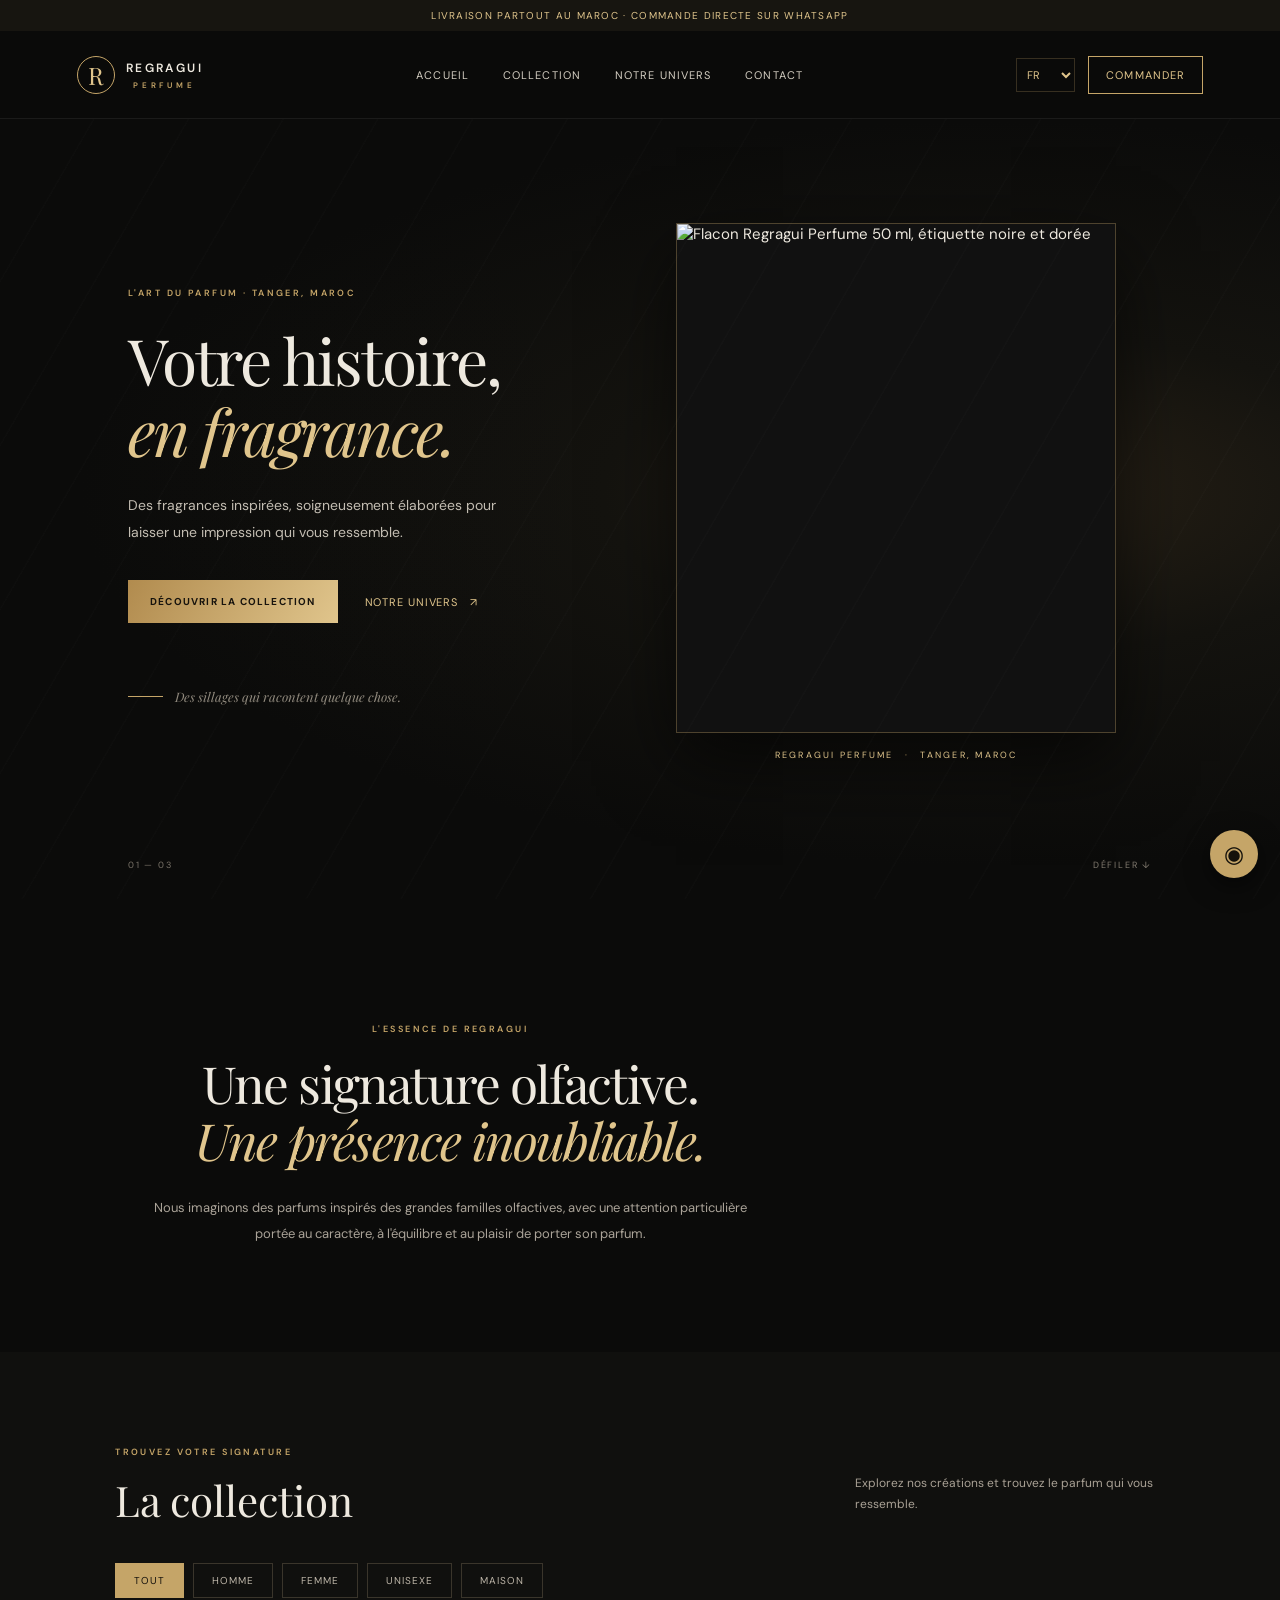
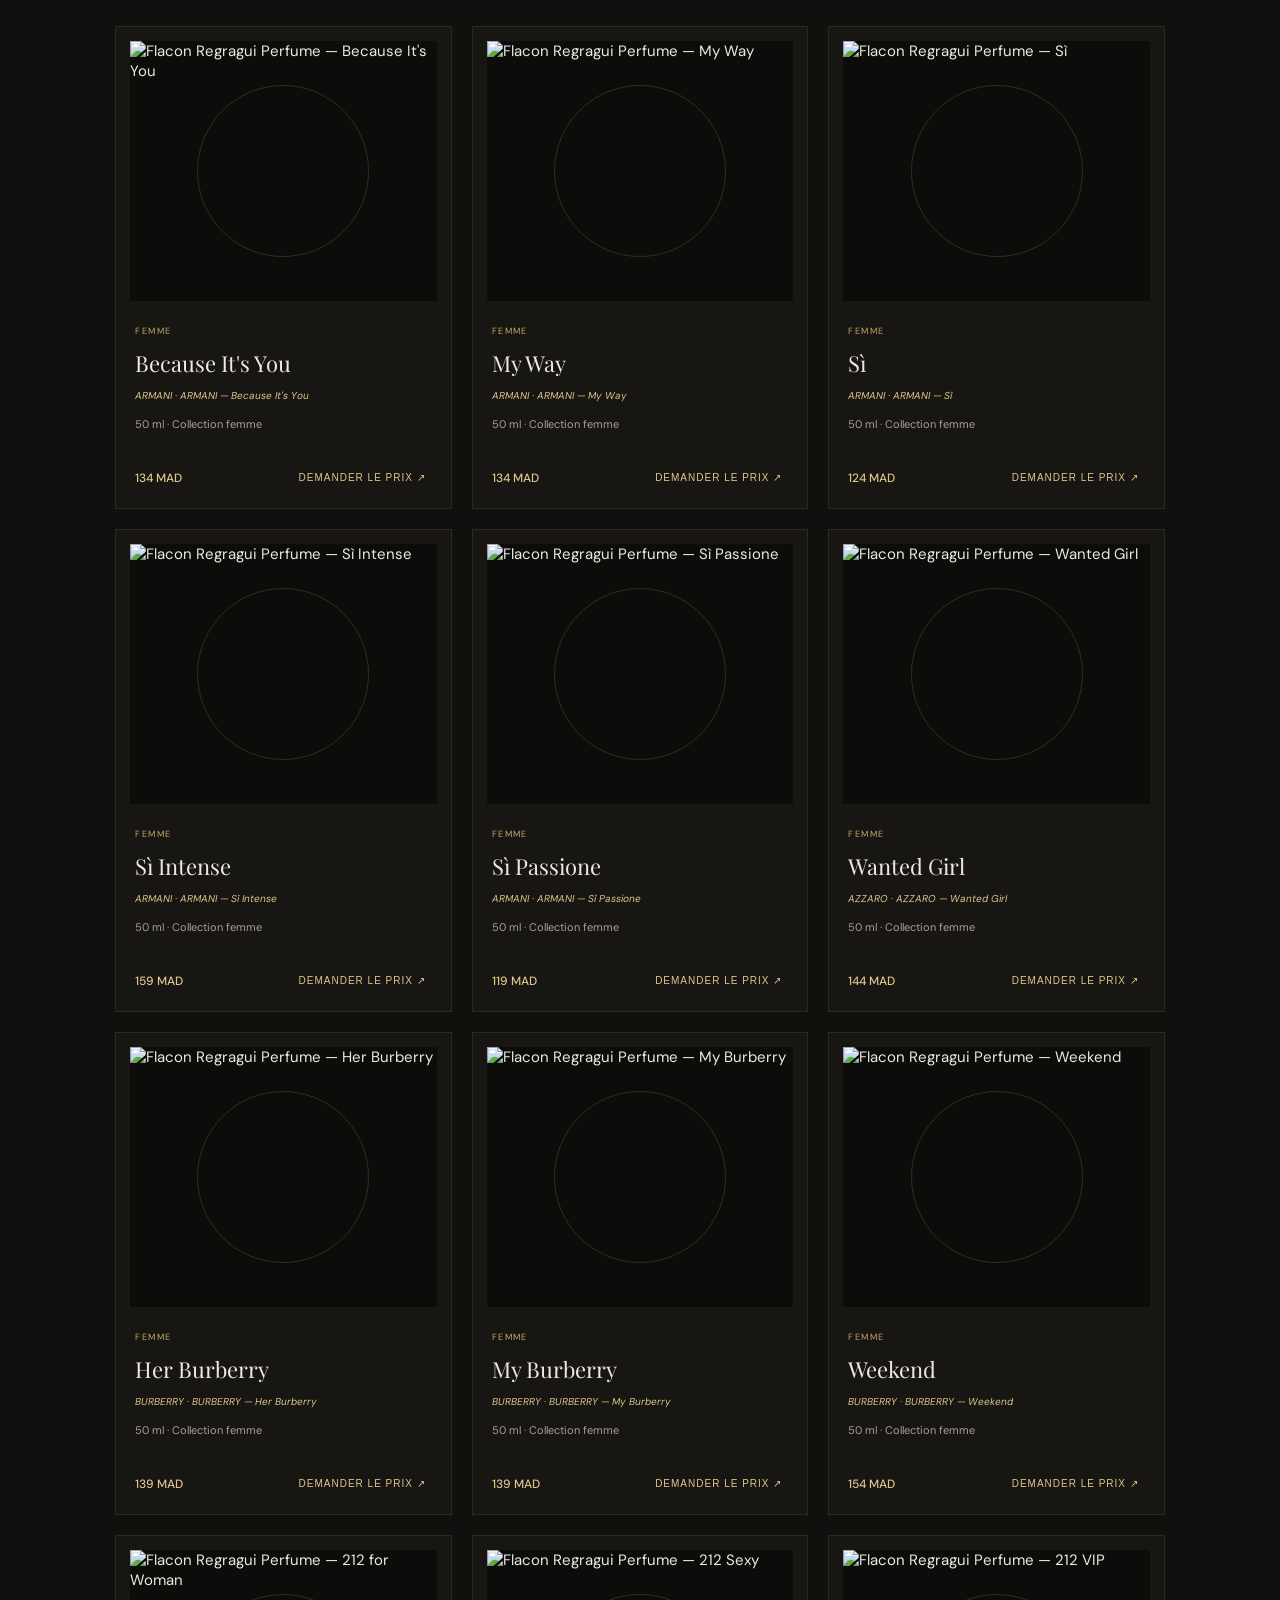
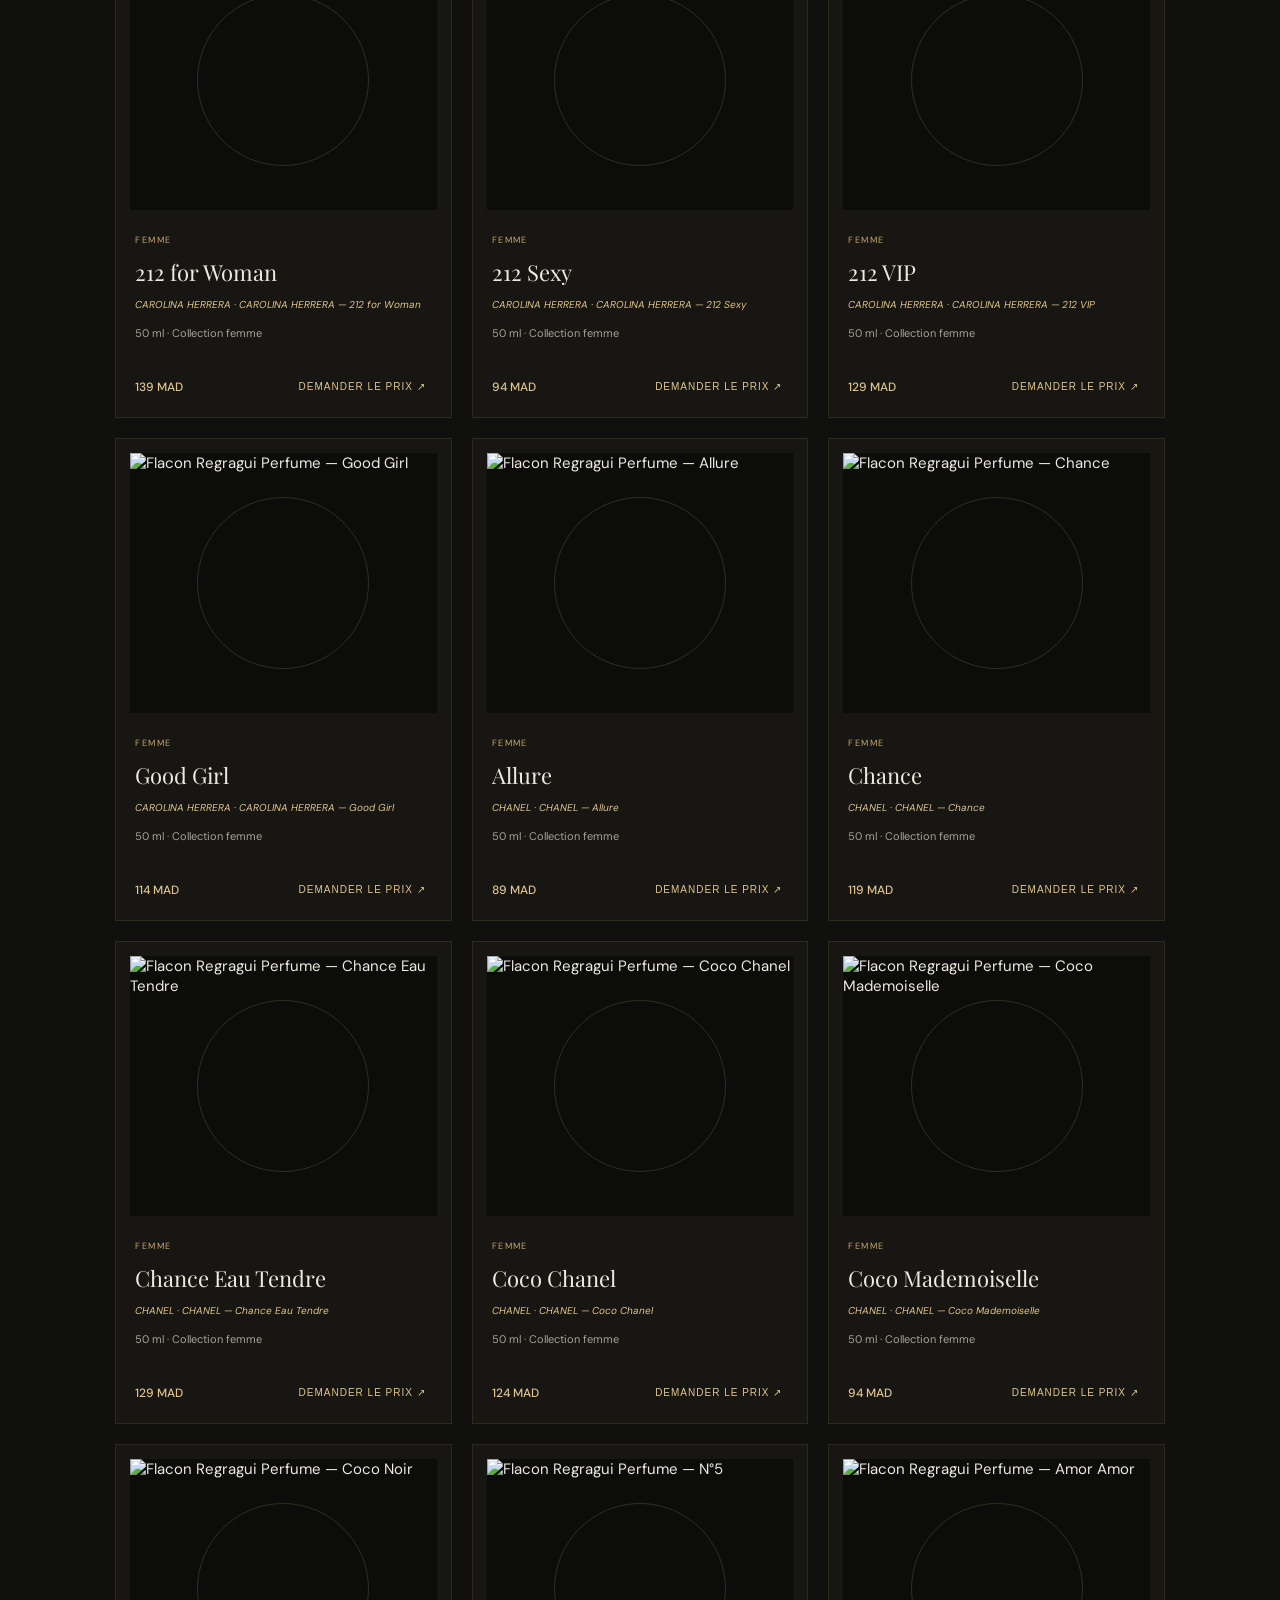
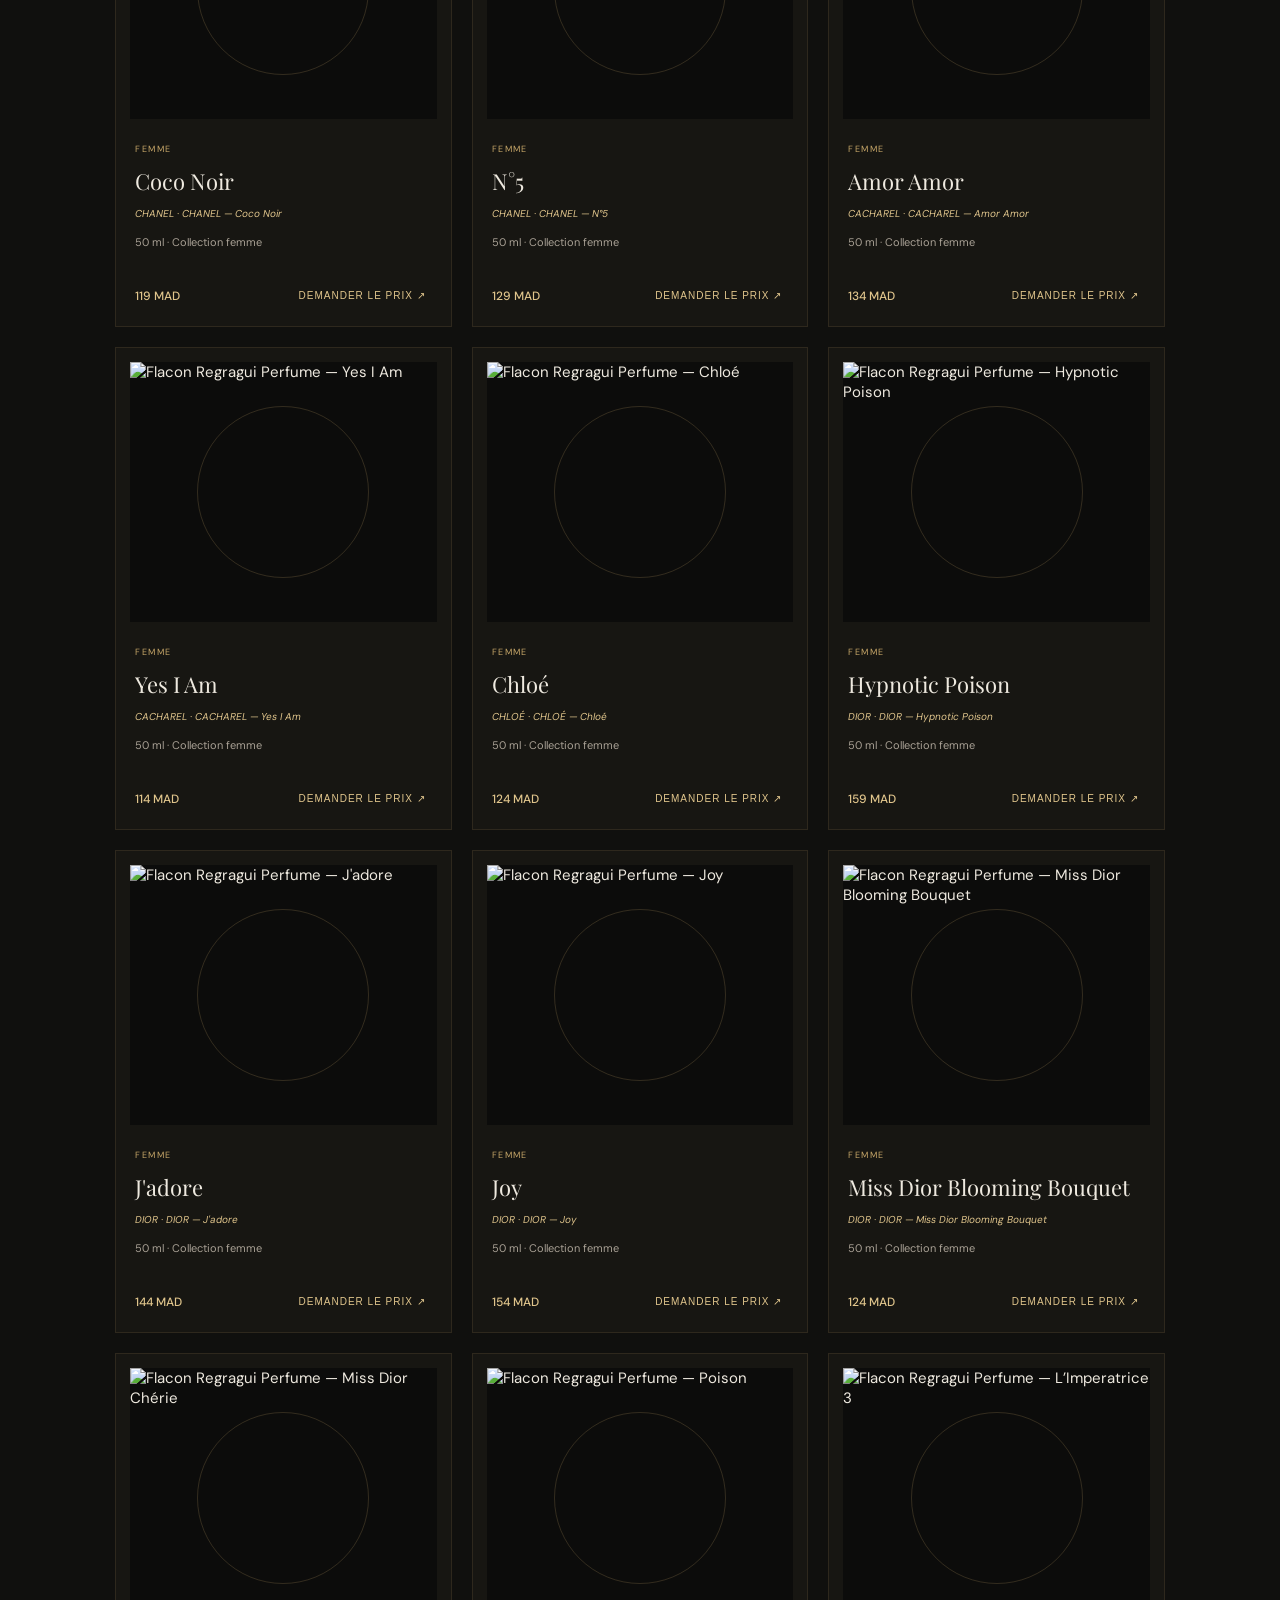
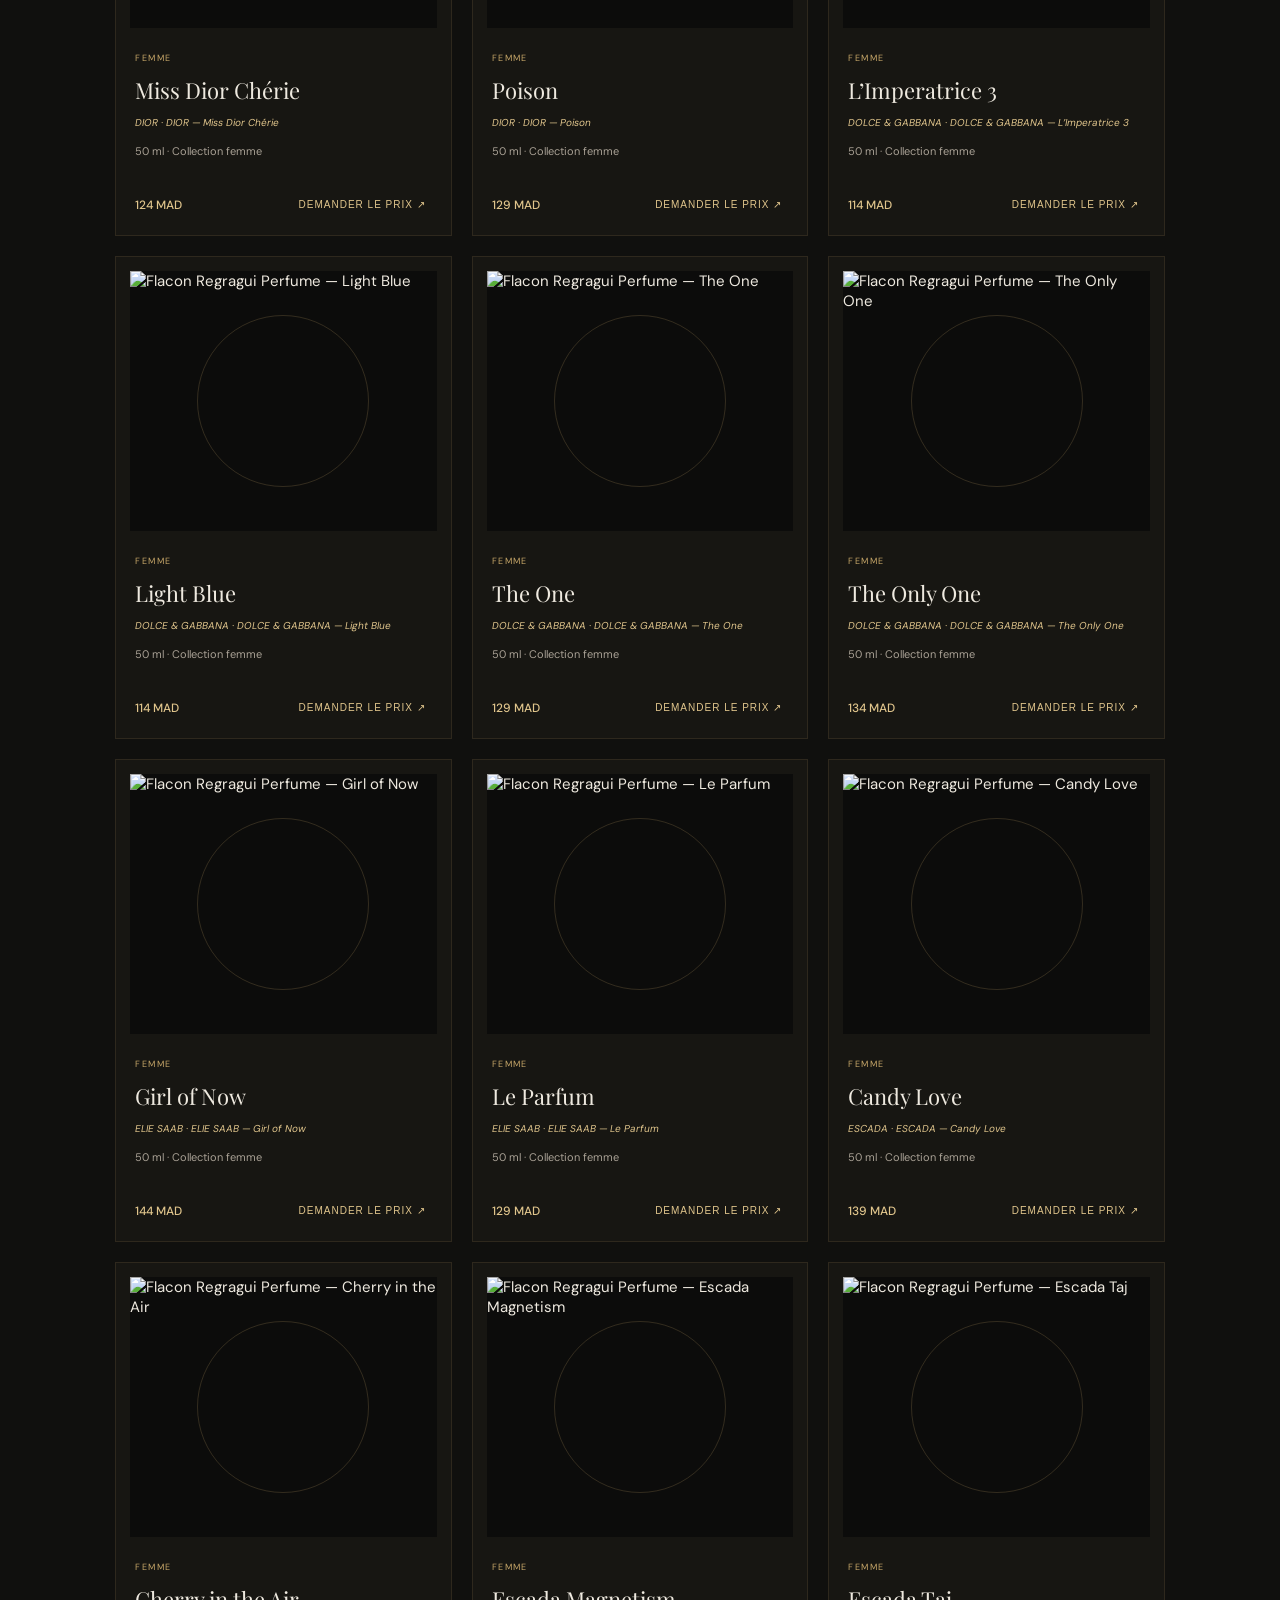
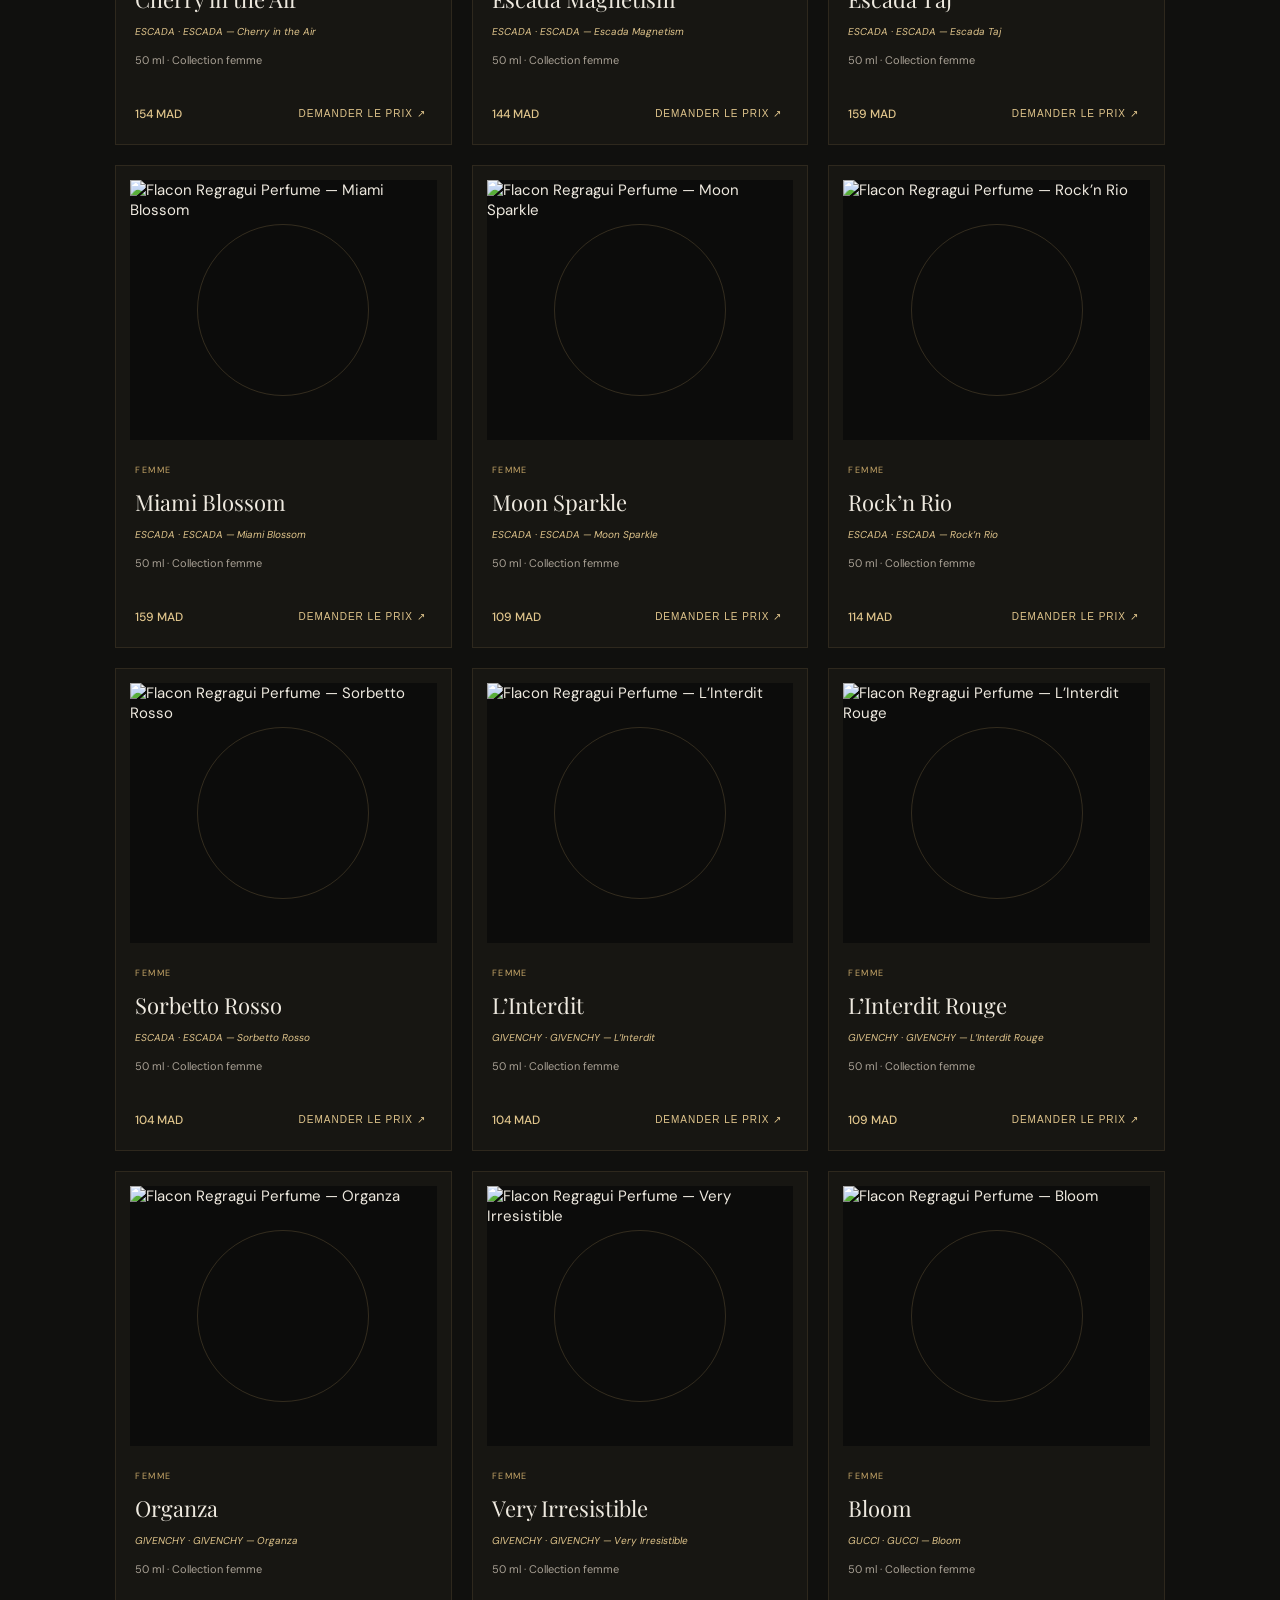
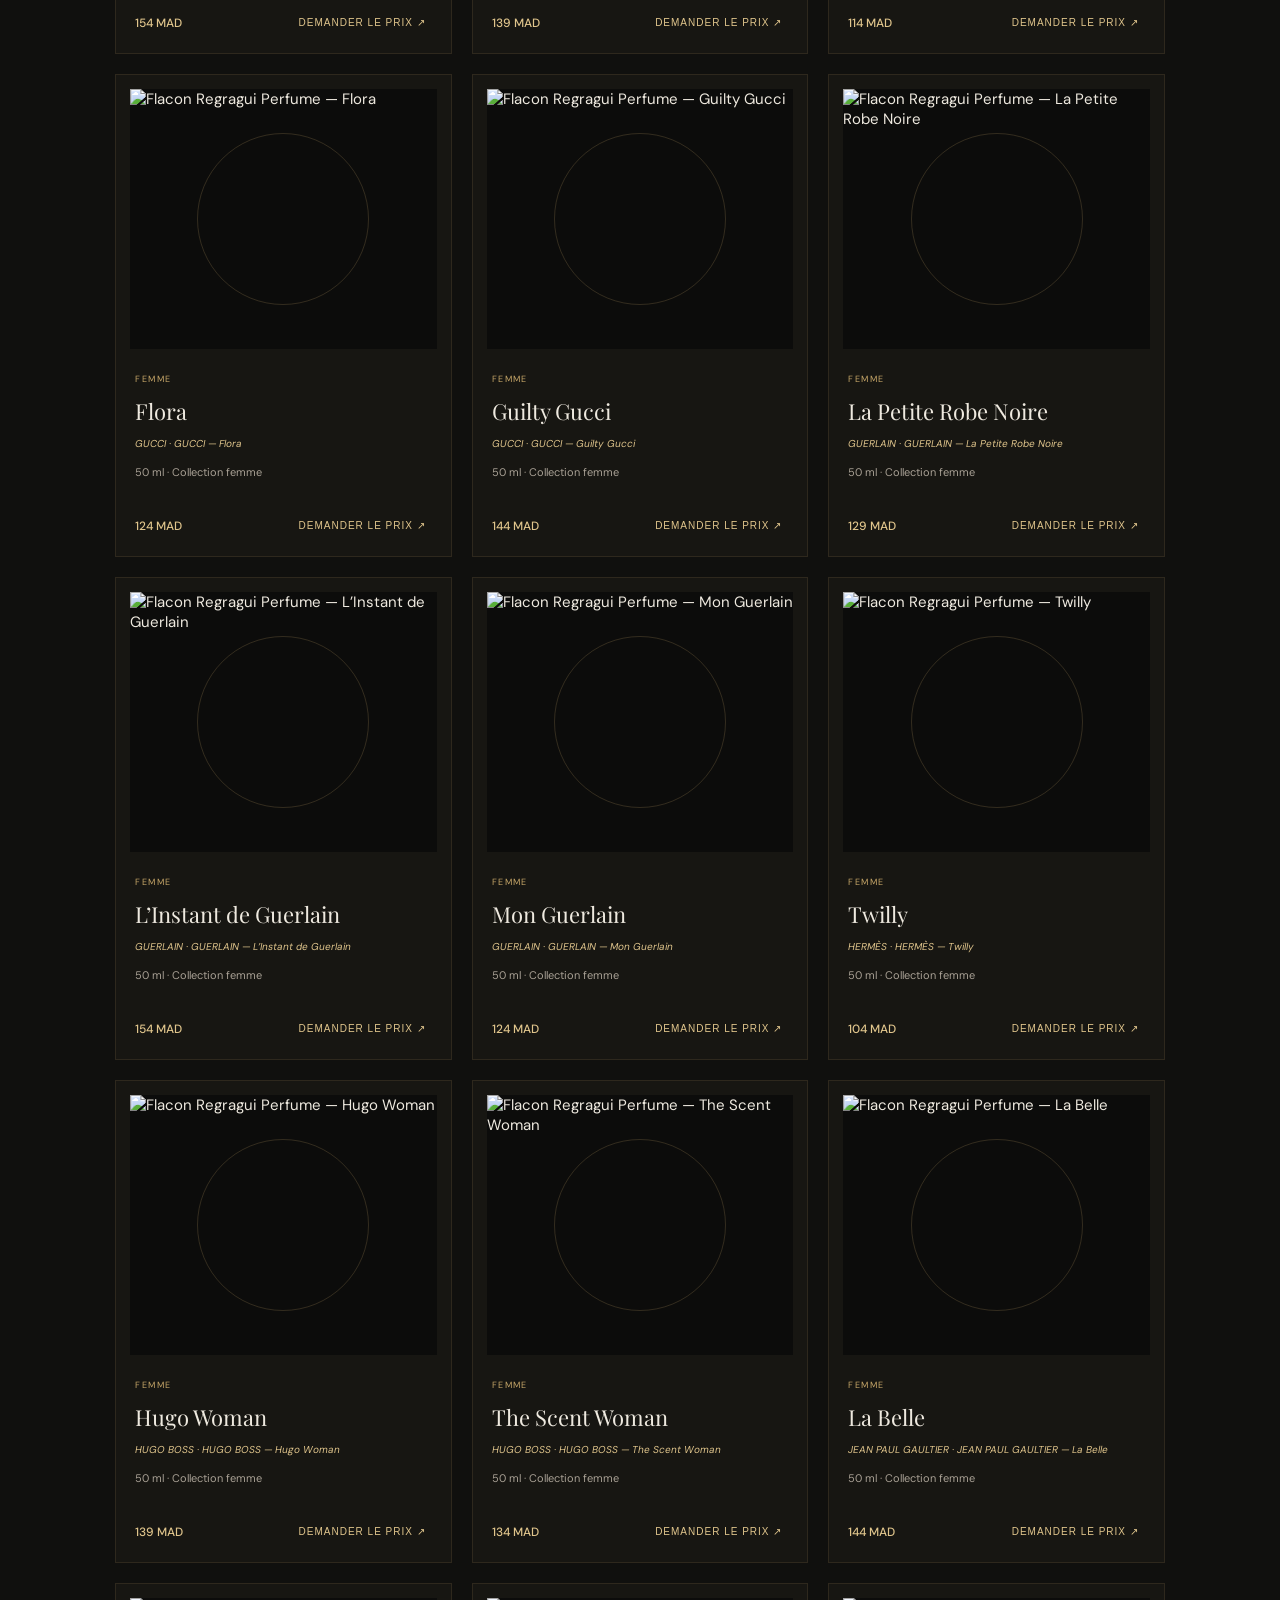
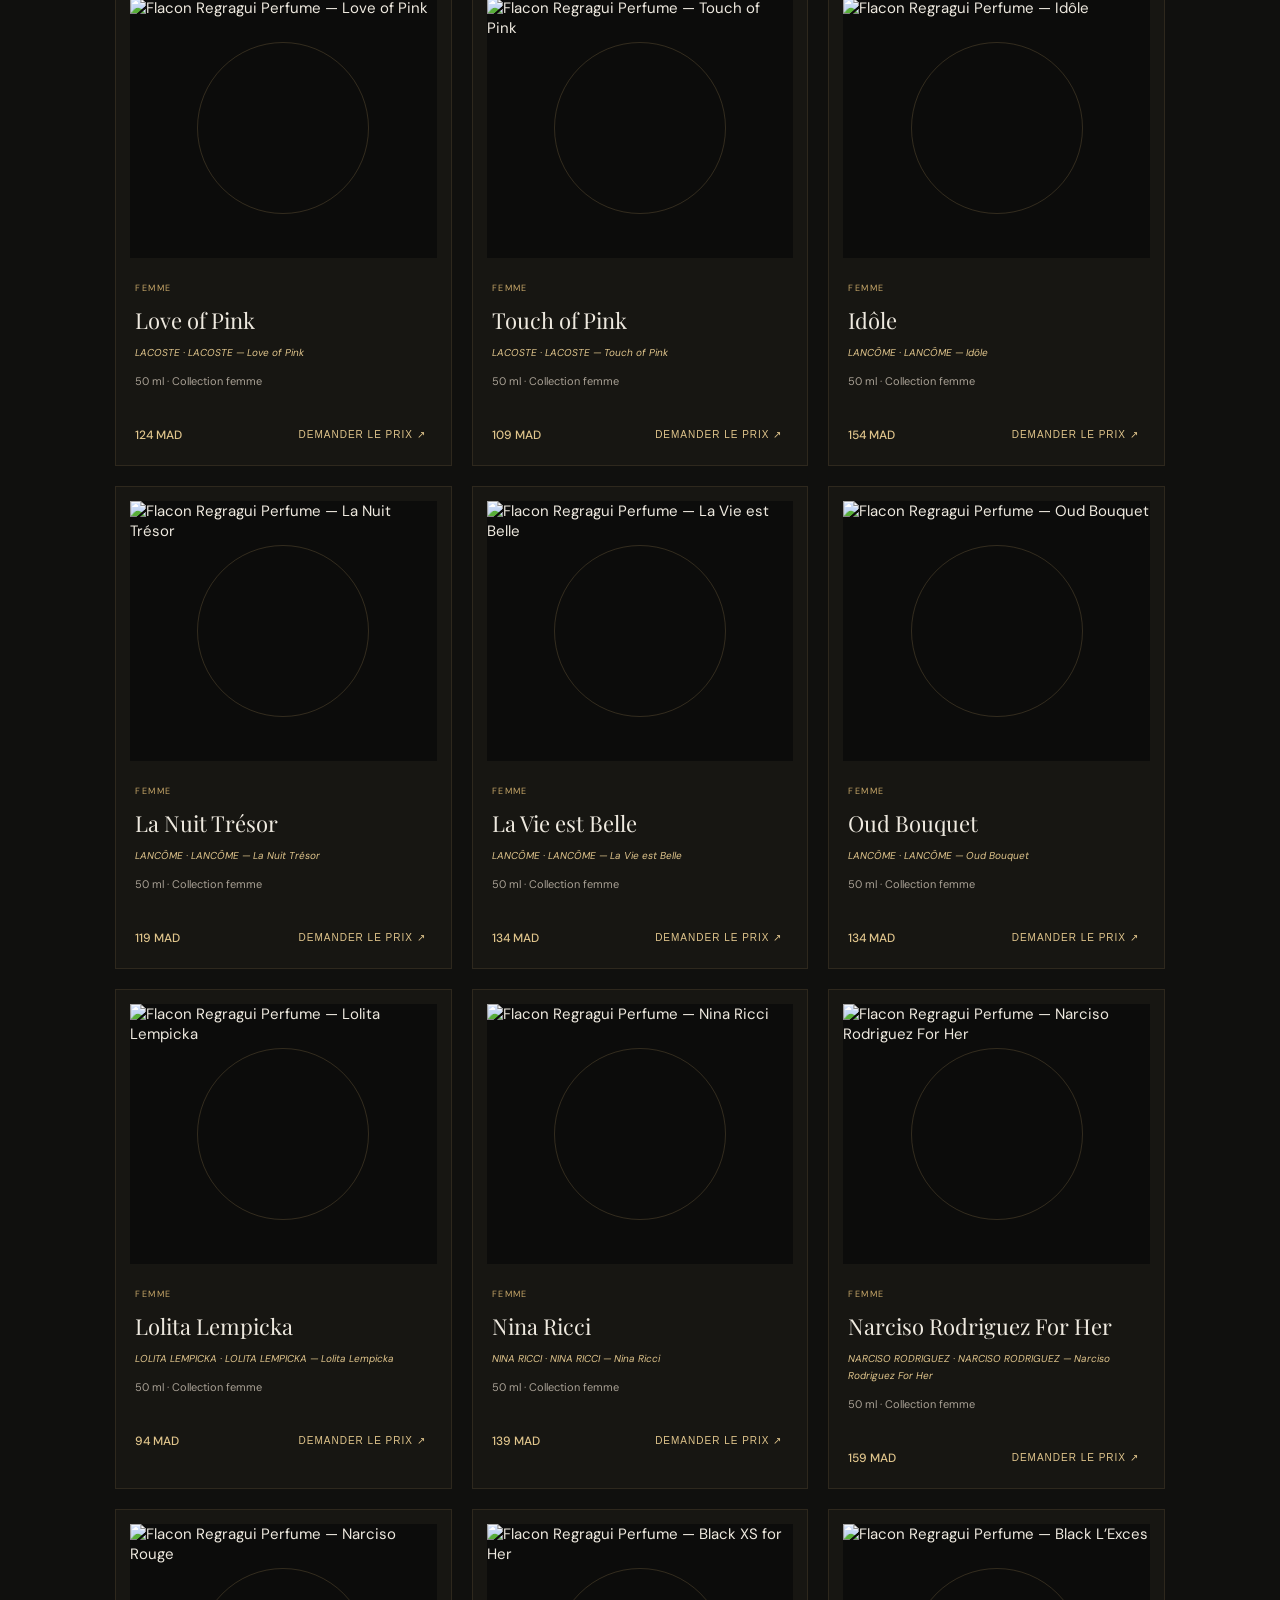
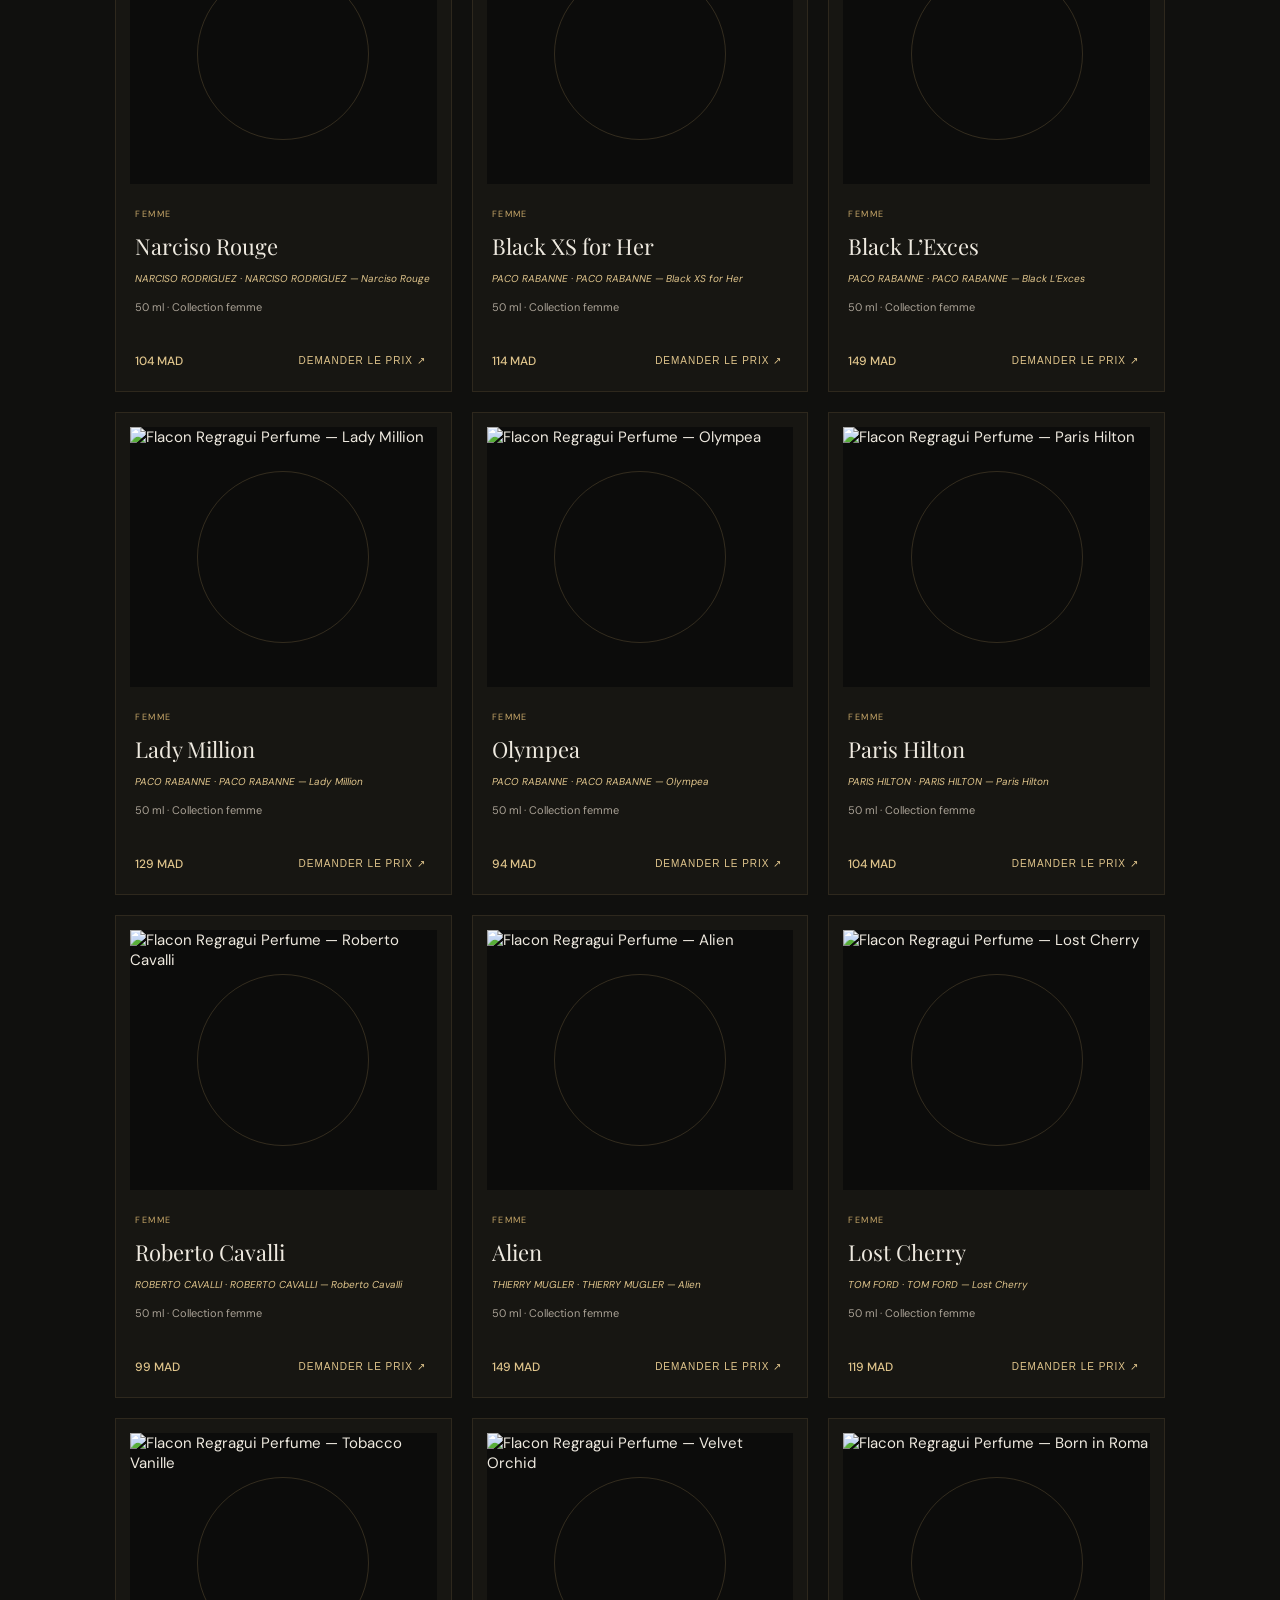
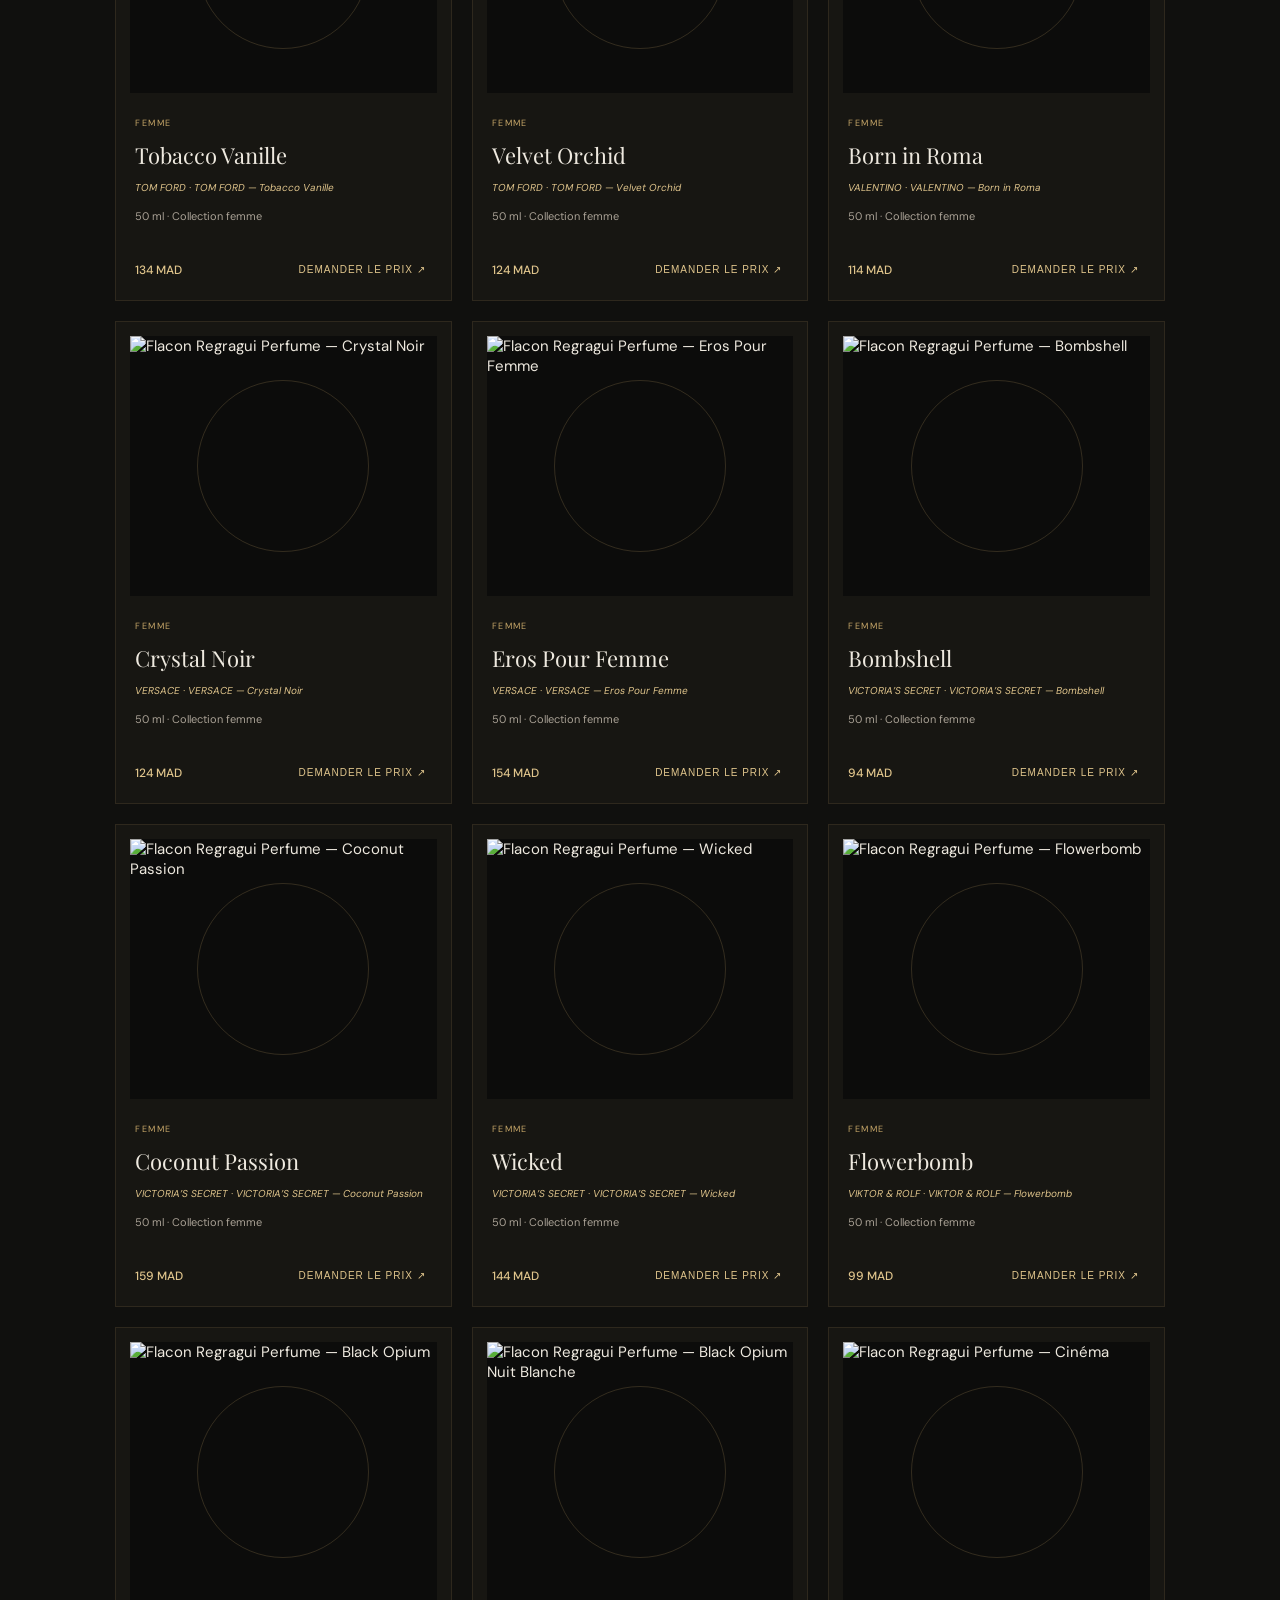
==== catalogue.html @ a2275854 "Create dedicated full fragrance catalogue page" ====
<!doctype html>
<html lang="fr">
<head>
  <meta charset="utf-8">
  <meta name="viewport" content="width=device-width, initial-scale=1">
  <meta name="theme-color" content="#0b0b0a">
  <meta name="description" content="Regragui Perfume — des fragrances inspirées, travaillées à Tanger. Découvrez notre collection.">
  <title>Regragui Perfume — Full Collection</title>
  <link rel="preconnect" href="https://fonts.googleapis.com">
  <link rel="preconnect" href="https://fonts.gstatic.com" crossorigin>
  <link href="https://fonts.googleapis.com/css2?family=DM+Sans:wght@400;500;600;700&family=Playfair+Display:wght@400;500;600&display=swap" rel="stylesheet">
  <link rel="stylesheet" href="styles.css">
</head>
<body>
  <div class="announcement" data-i18n="announcement">Livraison partout au Maroc · Commande directe sur WhatsApp</div>
  <header class="site-header">
    <a class="brand" href="index.html#home" aria-label="Regragui Perfume home">
      <span class="brand-mark" aria-hidden="true">R</span>
      <span class="brand-name">REGRAGUI <small>PERFUME</small></span>
    </a>
    <button class="menu-toggle" id="menuToggle" aria-label="Open menu" aria-expanded="false">☰</button>
    <nav class="main-nav" id="mainNav">
      <a href="index.html#home" data-i18n="navHome">Accueil</a>
      <a href="#collection" data-i18n="navCollection">Collection</a>
      <a href="#story" data-i18n="navStory">Notre univers</a>
      <a href="#contact" data-i18n="navContact">Contact</a>
    </nav>
    <div class="header-actions">
      <label class="language-label" for="languageSelect">Language</label>
      <select id="languageSelect" aria-label="Choose language">
        <option value="fr">FR</option><option value="ar">عربي</option><option value="en">EN</option>
      </select>
      <a class="header-order" href="https://wa.me/212766384091" target="_blank" rel="noopener" data-i18n="order">Commander</a>
    </div>
  </header>

  <main>
    <section class="hero" id="home">
      <div class="hero-copy">
        <p class="eyebrow" data-i18n="heroEyebrow">L'ART DU PARFUM · TANGER, MAROC</p>
        <h1 data-i18n="heroTitle">Votre histoire,<br><em>en fragrance.</em></h1>
        <p class="hero-description" data-i18n="heroText">Des fragrances inspirées, soigneusement élaborées pour laisser une impression qui vous ressemble.</p>
        <div class="hero-buttons">
          <a class="button button-gold" href="#collection" data-i18n="discover">Découvrir la collection</a>
          <a class="text-link" href="#story" data-i18n="ourStory">Notre univers <span>↗</span></a>
        </div>
        <div class="hero-note"><span class="gold-line"></span><span data-i18n="heroNote">Des sillages qui racontent quelque chose.</span></div>
      </div>
      <div class="hero-art hero-photo" aria-label="Regragui Perfume 50 ml bottle">
        <div class="hero-photo-frame">
          <img src="assets/regragui-bottle-gold.jpg" alt="Flacon Regragui Perfume 50 ml, étiquette noire et dorée">
        </div>
        <div class="hero-photo-caption">REGRAGUI PERFUME <span>·</span> TANGER, MAROC</div>
      </div>
      <div class="hero-bottom"><span>01 — 03</span><span class="scroll-cue" data-i18n="scroll">DÉFILER ↓</span></div>
    </section>

    <section class="intro section-wrap">
      <p class="eyebrow" data-i18n="introEyebrow">L'ESSENCE DE REGRAGUI</p>
      <h2 data-i18n="introTitle">Une signature olfactive.<br><em>Une présence inoubliable.</em></h2>
      <p data-i18n="introText">Nous imaginons des parfums inspirés des grandes familles olfactives, avec une attention particulière portée au caractère, à l'équilibre et au plaisir de porter son parfum.</p>
    </section>

    <section class="collection section-wrap" id="collection">
      <div class="section-heading">
        <div><p class="eyebrow" data-i18n="collectionEyebrow">TROUVEZ VOTRE SIGNATURE</p><h2 data-i18n="collectionTitle">La collection</h2></div>
        <p data-i18n="collectionSub">Explorez nos créations et trouvez le parfum qui vous ressemble.</p>
      </div>
      <div class="filters" role="group" aria-label="Filter collection">
        <button class="filter active" data-filter="all" data-i18n="all">Tout</button>
        <button class="filter" data-filter="homme" data-i18n="men">Homme</button>
        <button class="filter" data-filter="femme" data-i18n="women">Femme</button>
        <button class="filter" data-filter="unisexe" data-i18n="unisex">Unisexe</button>
        <button class="filter" data-filter="maison" data-i18n="homeFragrance">Maison</button>
      </div>
      <div class="product-grid" id="productGrid"></div>
      <p class="catalogue-note" data-i18n="catalogueNote">Catalogue de démonstration : les références, disponibilités et prix seront ajoutés après validation par la marque.</p>
    </section>

    <section class="craft-section" id="story">
      <div class="craft-image craft-photo">
        <img src="assets/regragui-mens-fragrance.jpg" alt="Flacon Regragui Perfume dans une mise en scène inspirée de la nature">
        <span class="craft-image-caption">THE ART OF SCENT</span>
      </div>
      <div class="craft-copy">
        <p class="eyebrow" data-i18n="storyEyebrow">NOTRE UNIVERS</p>
        <h2 data-i18n="storyTitle">Le parfum est<br><em>une façon d'être.</em></h2>
        <p data-i18n="storyText">À Tanger, Regragui Perfume développe des fragrances inspirées, pensées pour accompagner chaque moment et exprimer chaque personnalité. Notre ambition : rendre le plaisir du parfum accessible, sans renoncer au caractère.</p>
        <a class="text-link" href="#contact" data-i18n="storyCta">Parlons de votre prochain parfum <span>↗</span></a>
      </div>
    </section>

    <section class="diffuser-feature">
      <div class="diffuser-photo"><img src="assets/regragui-diffuser.jpg" alt="Diffuseur parfumé Regragui avec bâtonnets"></div>
      <div class="diffuser-copy">
        <p class="eyebrow" data-i18n="diffuserEyebrow">L'ART DE PARFUMER VOTRE INTÉRIEUR</p>
        <h2 data-i18n="diffuserTitle">Une atmosphère.<br><em>Une signature.</em></h2>
        <p data-i18n="diffuserText">Découvrez aussi le diffuseur parfumé Regragui, pensé pour apporter une touche parfumée à votre espace.</p>
        <a class="text-link" href="#collection" data-i18n="diffuserCta">Découvrir la collection maison ↗</a>
      </div>
    </section>

    <section class="promise section-wrap">
      <div><span class="promise-icon">✧</span><h3 data-i18n="promise1Title">Des accords expressifs</h3><p data-i18n="promise1Text">Des profils olfactifs choisis pour leur personnalité.</p></div>
      <div><span class="promise-icon">◈</span><h3 data-i18n="promise2Title">Un format pratique</h3><p data-i18n="promise2Text">Flacon 50 ml — facile à emporter au quotidien.</p></div>
      <div><span class="promise-icon">✦</span><h3 data-i18n="promise3Title">Proche de vous</h3><p data-i18n="promise3Text">Commande directe et livraison au Maroc.</p></div>
    </section>

    <section class="contact-band" id="contact">
      <p class="eyebrow" data-i18n="contactEyebrow">VOTRE PROCHAIN SILLAGE COMMENCE ICI</p>
      <h2 data-i18n="contactTitle">Trouvez le parfum<br><em>qui vous ressemble.</em></h2>
      <p data-i18n="contactText">Une question sur une fragrance ou envie de commander ? Écrivez-nous directement.</p>
      <a class="button button-gold" href="https://wa.me/212766384091?text=Salam%20Regragui%20Perfume%2C%20je%20souhaite%20avoir%20des%20informations." target="_blank" rel="noopener" data-i18n="whatsappCta">Discuter sur WhatsApp ↗</a>
    </section>
  </main>

  <footer class="site-footer">
    <a class="brand footer-brand" href="index.html#home"><span class="brand-mark">R</span><span class="brand-name">REGRAGUI <small>PERFUME</small></span></a>
    <p data-i18n="footerLine">Votre histoire, en fragrance.</p>
    <div class="footer-links"><a href="https://www.instagram.com/regraguiperfume/" target="_blank" rel="noopener">Instagram ↗</a><a href="https://wa.me/212766384091" target="_blank" rel="noopener">WhatsApp ↗</a></div>
    <small>© <span id="year"></span> REGRAGUI PERFUME · TANGER, MAROC</small>
  </footer>
  <a class="floating-whatsapp" href="https://wa.me/212766384091" target="_blank" rel="noopener" aria-label="WhatsApp">◉</a>
  <script src="script.js"></script>
</body>
</html>
---- styles.css ----
:root{--black:#0b0b0a;--panel:#11110f;--gold:#c5a568;--gold2:#e0c58c;--ivory:#eee9df;--muted:#aaa398;--line:rgba(197,165,104,.24);--serif:"Playfair Display",Georgia,serif;--sans:"DM Sans",Arial,sans-serif}*{box-sizing:border-box}html{scroll-behavior:smooth}body{margin:0;background:var(--black);color:var(--ivory);font-family:var(--sans);font-size:15px}a{color:inherit;text-decoration:none}.announcement{text-align:center;padding:9px 15px;background:#171510;color:var(--gold2);font-size:10px;letter-spacing:.13em;text-transform:uppercase}.site-header{height:88px;padding:0 6vw;display:flex;align-items:center;justify-content:space-between;border-bottom:1px solid rgba(255,255,255,.07);position:relative;z-index:5;background:rgba(11,11,10,.96)}.brand{display:flex;align-items:center;gap:11px}.brand-mark{width:38px;height:38px;border:1px solid var(--gold);border-radius:50%;display:grid;place-items:center;color:var(--gold2);font-family:var(--serif);font-size:24px}.brand-name{font-size:12px;letter-spacing:.2em;font-weight:600}.brand-name small{display:block;text-align:center;font-size:8px;letter-spacing:.48em;color:var(--gold);margin-top:4px}.main-nav{display:flex;gap:34px}.main-nav a,.header-actions{font-size:11px;letter-spacing:.1em;text-transform:uppercase}.main-nav a{color:#d4cec2;transition:color .2s}.main-nav a:hover,.footer-links a:hover{color:var(--gold2)}.header-actions{display:flex;align-items:center;gap:13px}.language-label{position:absolute;clip:rect(0,0,0,0)}select{background:transparent;color:var(--gold2);border:1px solid var(--line);padding:8px 6px;font:inherit}select option{background:#111;color:white}.header-order{border:1px solid var(--gold);padding:11px 17px;color:var(--gold2)}.menu-toggle{display:none;background:none;border:0;color:var(--gold);font-size:24px}.hero{min-height:650px;height:min(780px,calc(100vh - 110px));position:relative;display:grid;grid-template-columns:1fr 1fr;align-items:center;padding:55px 10vw 90px;overflow:hidden;background:radial-gradient(ellipse at 78% 48%,#282116 0%,#14130f 28%,#0b0b0a 65%)}.hero:after{content:"";position:absolute;inset:0;background:linear-gradient(90deg,rgba(11,11,10,.1),transparent 60%),repeating-linear-gradient(120deg,transparent 0 80px,rgba(255,255,255,.012) 81px 82px);pointer-events:none}.hero-copy{position:relative;z-index:2;max-width:520px}.eyebrow{font-size:9px;letter-spacing:.27em;color:var(--gold);font-weight:600}.hero h1,.intro h2,.craft-copy h2,.contact-band h2{font:400 clamp(42px,5vw,70px)/1.12 var(--serif);letter-spacing:-.035em;margin:25px 0}.hero h1 em,.intro h2 em,.craft-copy h2 em,.contact-band h2 em{color:var(--gold2);font-weight:400}.hero-description{color:#c3bdb2;line-height:1.9;max-width:410px;font-size:14px}.hero-buttons{display:flex;align-items:center;gap:27px;margin-top:35px}.button{display:inline-flex;align-items:center;justify-content:center;padding:15px 22px;font-size:10px;letter-spacing:.12em;text-transform:uppercase;font-weight:700;transition:transform .2s,background .2s}.button:hover{transform:translateY(-3px)}.button-gold{background:linear-gradient(120deg,#b18b4e,#e0c58c);color:#17130d}.text-link{font-size:11px;letter-spacing:.08em;color:var(--gold2);text-transform:uppercase}.text-link span{margin-left:8px}.hero-note{display:flex;align-items:center;gap:12px;color:#918a7e;font:italic 13px var(--serif);margin-top:65px}.gold-line{width:35px;height:1px;background:var(--gold)}.hero-art{height:100%;min-height:480px;position:relative;display:grid;place-items:center}.halo{position:absolute;border:1px solid rgba(197,165,104,.23);border-radius:50%;width:440px;height:440px}.halo-two{width:350px;height:350px;border-color:rgba(197,165,104,.12)}.hero-plinth{position:absolute;bottom:17%;width:340px;height:45px;background:linear-gradient(90deg,#181612,#5a4729,#17140f);transform:perspective(180px) rotateX(18deg);box-shadow:0 30px 50px #000}.hero-bottle{position:relative;margin-top:-20px;width:190px;height:280px;filter:drop-shadow(0 25px 25px #0009);z-index:1}.bottle-glass{position:absolute;bottom:0;width:190px;height:235px;border:2px solid #9e895e;border-radius:22px 22px 30px 30px;background:linear-gradient(100deg,#171817 0%,#393326 25%,#11120f 48%,#29251b 80%,#0a0a09 100%);box-shadow:inset 7px 0 12px #ffffff18,inset -8px 0 12px #000}.bottle-neck{position:absolute;z-index:2;top:26px;left:72px;width:46px;height:35px;background:linear-gradient(90deg,#6d5229,#d6b875,#654a25)}.bottle-cap{position:absolute;z-index:3;top:0;left:64px;width:62px;height:36px;background:linear-gradient(90deg,#171717,#a58a54,#211b10);border-radius:5px 5px 2px 2px}.bottle-label{position:absolute;left:20px;right:20px;top:82px;height:100px;border:1px solid var(--gold);display:flex;flex-direction:column;align-items:center;justify-content:center;color:#d5b979;letter-spacing:.13em;font:15px var(--serif);background:#11110f}.bottle-label small{font:8px var(--sans);letter-spacing:.4em;margin-top:6px}.bottle-label i{font:italic 8px var(--serif);margin-top:12px}.hero-stamp{position:absolute;right:4%;top:20%;font:10px/1.6 var(--sans);letter-spacing:.2em;color:var(--gold);text-align:center;border:1px solid var(--line);border-radius:50%;width:88px;height:88px;display:grid;align-content:center}.hero-stamp b{font-size:14px}.art-caption{position:absolute;bottom:5%;font-size:8px;letter-spacing:.3em;color:#877c68}.hero-bottom{position:absolute;bottom:28px;left:10vw;right:10vw;display:flex;justify-content:space-between;color:#827b70;font-size:9px;letter-spacing:.2em}.intro{text-align:center;padding:115px 20px 105px;max-width:900px}.intro h2{font-size:clamp(34px,4vw,52px);margin:20px 0}.intro>p:last-child{max-width:620px;margin:25px auto 0;color:#aaa398;line-height:2;font-size:13px}.section-wrap{padding-left:9vw;padding-right:9vw}.collection{padding-top:85px;padding-bottom:110px;background:#10100e}.section-heading{display:flex;align-items:end;justify-content:space-between;gap:30px}.section-heading h2{font:42px var(--serif);margin:14px 0 0}.section-heading>p{max-width:310px;color:#a9a195;font-size:12px;line-height:1.8}.filters{display:flex;gap:9px;margin:35px 0 28px}.filter{border:1px solid #3a352b;color:#bdb5a8;background:none;padding:10px 18px;font:10px var(--sans);letter-spacing:.1em;text-transform:uppercase;cursor:pointer}.filter.active,.filter:hover{background:var(--gold);border-color:var(--gold);color:#17130d}.product-grid{display:grid;grid-template-columns:repeat(3,1fr);gap:20px}.product-card{background:#171612;border:1px solid rgba(197,165,104,.13);padding:14px;transition:transform .25s,border-color .25s}.product-card:hover{transform:translateY(-5px);border-color:var(--gold)}.product-visual{height:260px;display:grid;place-items:center;position:relative;overflow:hidden;background:radial-gradient(ellipse,#383023,#171612 65%)}.product-visual:before{content:"";position:absolute;width:170px;height:170px;border:1px solid #c5a56836;border-radius:50%}.product-bottle{width:88px;height:135px;position:relative;border:1px solid #b99b63;border-radius:9px 9px 15px 15px;background:linear-gradient(90deg,#171717,#51432b,#191816);box-shadow:0 18px 22px #0009;z-index:1}.product-bottle:before{content:"";position:absolute;top:-22px;left:29px;width:30px;height:23px;background:linear-gradient(90deg,#6e542e,#d4b778,#6e542e)}.product-bottle:after{content:"REGRAGUI";position:absolute;top:50px;left:7px;right:7px;text-align:center;padding:10px 0;border:1px solid #c5a568;color:#d7bb7b;font:7px var(--serif);letter-spacing:.1em}.product-info{padding:18px 5px 8px}.product-info small{color:var(--gold);font-size:9px;letter-spacing:.16em;text-transform:uppercase}.product-info h3{font:22px var(--serif);margin:9px 0}.product-info p{font-size:11px;color:#a9a195;line-height:1.7;min-height:38px}.product-bottom{display:flex;justify-content:space-between;align-items:center;margin-top:17px}.product-bottom strong{font-size:12px;color:var(--gold2);font-weight:500}.product-bottom button{background:none;border:0;color:var(--gold2);font-size:10px;text-transform:uppercase;letter-spacing:.1em;cursor:pointer}.catalogue-note{font-size:10px;color:#827b70;margin-top:25px}.craft-section{display:grid;grid-template-columns:1fr 1fr;min-height:550px;background:#171510}.craft-image{position:relative;display:grid;place-items:center;overflow:hidden;background:radial-gradient(ellipse at center,#4a3820,#171510 58%)}.craft-orbit{width:330px;height:330px;border:1px solid #c5a56855;border-radius:50%;box-shadow:0 0 0 35px #c5a5680a,0 0 0 70px #c5a56808}.mini-bottle{position:absolute;width:115px;height:185px;border:1px solid #d0b16d;border-radius:12px 12px 20px 20px;background:linear-gradient(90deg,#161511,#74603b,#171510);display:grid;place-items:center;box-shadow:0 25px 35px #0008}.mini-bottle:before{content:"";position:absolute;top:-30px;width:42px;height:30px;background:linear-gradient(90deg,#72562b,#e1c783,#72562b)}.mini-bottle span{border:1px solid var(--gold);padding:18px 25px;color:var(--gold2);font:30px var(--serif)}.craft-image-caption{position:absolute;bottom:30px;color:#b89a60;font-size:9px;letter-spacing:.3em}.craft-copy{padding:90px 9vw 80px 7vw;align-self:center}.craft-copy h2{font-size:48px}.craft-copy>p:not(.eyebrow){color:#aaa398;line-height:2;font-size:13px;margin:25px 0 30px}.promise{display:grid;grid-template-columns:repeat(3,1fr);gap:35px;padding-top:75px;padding-bottom:75px}.promise>div{border-top:1px solid var(--line);padding-top:22px}.promise-icon{color:var(--gold);font-size:22px}.promise h3{font:20px var(--serif);font-weight:400}.promise p{font-size:11px;color:#a9a195;line-height:1.8}.contact-band{text-align:center;padding:100px 20px 110px;background:radial-gradient(ellipse at center,#2b2317,#0c0c0a 65%);border-top:1px solid var(--line);border-bottom:1px solid var(--line)}.contact-band h2{font-size:clamp(38px,5vw,58px);margin:20px 0}.contact-band>p:not(.eyebrow){color:#aaa398;font-size:12px;line-height:1.8;margin:0 auto 28px}.site-footer{padding:45px 8vw 30px;display:flex;align-items:center;justify-content:space-between;gap:20px;flex-wrap:wrap}.footer-brand .brand-mark{width:32px;height:32px;font-size:20px}.site-footer>p{font:italic 14px var(--serif);color:#a79a82}.footer-links{display:flex;gap:20px;font-size:11px;color:var(--gold2)}.site-footer>small{width:100%;border-top:1px solid #ffffff12;padding-top:20px;color:#716b60;font-size:9px;letter-spacing:.13em}.floating-whatsapp{position:fixed;right:22px;bottom:22px;width:48px;height:48px;border-radius:50%;display:grid;place-items:center;background:#c5a568;color:#14110b;font-size:23px;box-shadow:0 8px 25px #0008;z-index:10}[dir=rtl] body{text-align:right}[dir=rtl] .hero-copy,[dir=rtl] .craft-copy{direction:rtl}[dir=rtl] .hero-bottom{direction:ltr}[dir=rtl] .hero-buttons{flex-direction:row-reverse}[dir=rtl] .section-heading{flex-direction:row-reverse}[dir=rtl] .product-bottom{flex-direction:row-reverse}
@media(max-width:900px){.site-header{padding:0 4vw}.main-nav{gap:17px}.hero{padding-left:7vw;padding-right:7vw}.hero-art{transform:scale(.86)}.section-wrap{padding-left:6vw;padding-right:6vw}.product-grid{grid-template-columns:repeat(2,1fr)}.craft-copy{padding:70px 6vw}.hero-bottom{left:7vw;right:7vw}}
@media(max-width:650px){.announcement{font-size:8px}.site-header{height:72px}.menu-toggle{display:block;order:3}.main-nav{display:none;position:absolute;top:72px;left:0;right:0;background:#11110f;padding:22px 6vw;flex-direction:column;border-bottom:1px solid var(--line)}.main-nav.open{display:flex}.header-actions{margin-left:auto;margin-right:12px}.header-order{display:none}.hero{height:auto;min-height:780px;grid-template-columns:1fr;padding:70px 7vw 85px}.hero-copy{max-width:100%}.hero h1{font-size:49px}.hero-art{min-height:390px;margin-top:10px;transform:scale(.82);transform-origin:top center}.hero-note{margin-top:35px}.hero-bottom{bottom:20px}.intro{padding-top:80px;padding-bottom:75px}.intro h2{font-size:36px}.collection{padding-top:65px;padding-bottom:75px}.section-heading{display:block}.section-heading h2{font-size:36px}.section-heading>p{margin-top:12px}.product-grid{gap:12px}.product-card{padding:9px}.product-visual{height:190px}.product-info h3{font-size:18px}.product-info p{font-size:10px}.product-bottom{gap:6px}.product-bottom button{font-size:8px}.craft-section{grid-template-columns:1fr}.craft-image{min-height:350px}.craft-copy{padding:65px 8vw 75px}.craft-copy h2{font-size:40px}.promise{grid-template-columns:1fr;gap:22px;padding-top:55px;padding-bottom:55px}.promise>div{display:grid;grid-template-columns:35px 1fr;column-gap:12px}.promise-icon{grid-row:span 2}.promise h3{margin:0 0 5px}.promise p{margin:0}.contact-band{padding:75px 20px}.site-footer{justify-content:center;text-align:center;flex-direction:column}.site-footer>small{text-align:center}.footer-links{justify-content:center}}@media(max-width:390px){.product-grid{grid-template-columns:1fr}.product-visual{height:230px}.hero h1{font-size:43px}}

.inspired-label{color:var(--gold2)!important;font-size:10px!important;font-style:italic;margin:0 0 7px!important;min-height:0!important}

/* Owner-supplied Regragui photography */
.hero-photo{min-height:500px;display:flex;flex-direction:column;justify-content:center;align-items:center;gap:16px;transform:none!important}
.hero-photo-frame{width:min(100%,440px);height:510px;overflow:hidden;border:1px solid rgba(197,165,104,.34);box-shadow:0 28px 70px #0009;background:#111}
.hero-photo-frame img{width:100%;height:100%;object-fit:cover;object-position:center 53%;display:block}
.hero-photo-caption{font-size:9px;letter-spacing:.25em;color:var(--gold2)}
.hero-photo-caption span{padding:0 7px;color:var(--gold)}
.product-visual{background:#0c0c0b}
.product-visual:before{z-index:1;pointer-events:none}
.product-visual img{width:100%;height:100%;object-fit:cover;display:block;transition:transform .5s}
.product-card:hover .product-visual img{transform:scale(1.045)}
.craft-photo{min-height:550px;background:#111}
.craft-photo img{position:absolute;width:100%;height:100%;object-fit:cover;inset:0;opacity:.92}
.craft-photo:after{content:"";position:absolute;inset:0;background:linear-gradient(0deg,rgba(8,8,7,.55),transparent 45%)}
.craft-photo .craft-image-caption{z-index:1}
.diffuser-feature{display:grid;grid-template-columns:1fr 1fr;background:#10100e;border-top:1px solid var(--line);border-bottom:1px solid var(--line)}
.diffuser-photo{min-height:430px;overflow:hidden}
.diffuser-photo img{width:100%;height:100%;min-height:430px;object-fit:cover;display:block}
.diffuser-copy{align-self:center;padding:70px 9vw 70px 7vw}
.diffuser-copy h2{font:400 clamp(36px,4vw,52px)/1.15 var(--serif);margin:20px 0}
.diffuser-copy h2 em{color:var(--gold2);font-weight:400}
.diffuser-copy>p:not(.eyebrow){font-size:13px;color:#aaa398;line-height:2;margin:20px 0 28px}
@media(max-width:650px){
 .hero-photo{min-height:390px;margin-top:5px;transform:none!important}
 .hero-photo-frame{height:390px;width:min(100%,360px)}
 .diffuser-feature{grid-template-columns:1fr}
 .diffuser-photo,.diffuser-photo img{min-height:340px;height:340px}
 .diffuser-copy{padding:55px 8vw 65px}
 .craft-photo{min-height:380px}
}

.product-visual img{width:100%;height:100%;object-fit:cover;display:block}.product-visual{overflow:hidden}


/* Men's top-seller showcase */
.top-sellers{padding-top:85px;padding-bottom:90px;background:#0b0b0a}
.top-seller-grid{display:grid;grid-template-columns:repeat(4,minmax(0,1fr));gap:18px;margin-top:34px}
.top-seller-card{margin:0;min-width:0;background:#151410;border:1px solid rgba(197,165,104,.2);padding:10px;transition:transform .25s,border-color .25s}
.top-seller-card:hover{transform:translateY(-4px);border-color:var(--gold)}
.top-seller-card img{display:block;width:100%;aspect-ratio:4/5;object-fit:cover;background:#111}
.top-seller-card h3{font:19px var(--serif);font-weight:400;color:var(--gold2);margin:14px 5px 8px}
@media(max-width:900px){.top-seller-grid{grid-template-columns:repeat(2,minmax(0,1fr))}}
@media(max-width:650px){.top-sellers{padding-top:65px;padding-bottom:70px}.top-seller-grid{gap:12px}.top-seller-card{padding:7px}.top-seller-card h3{font-size:16px}}
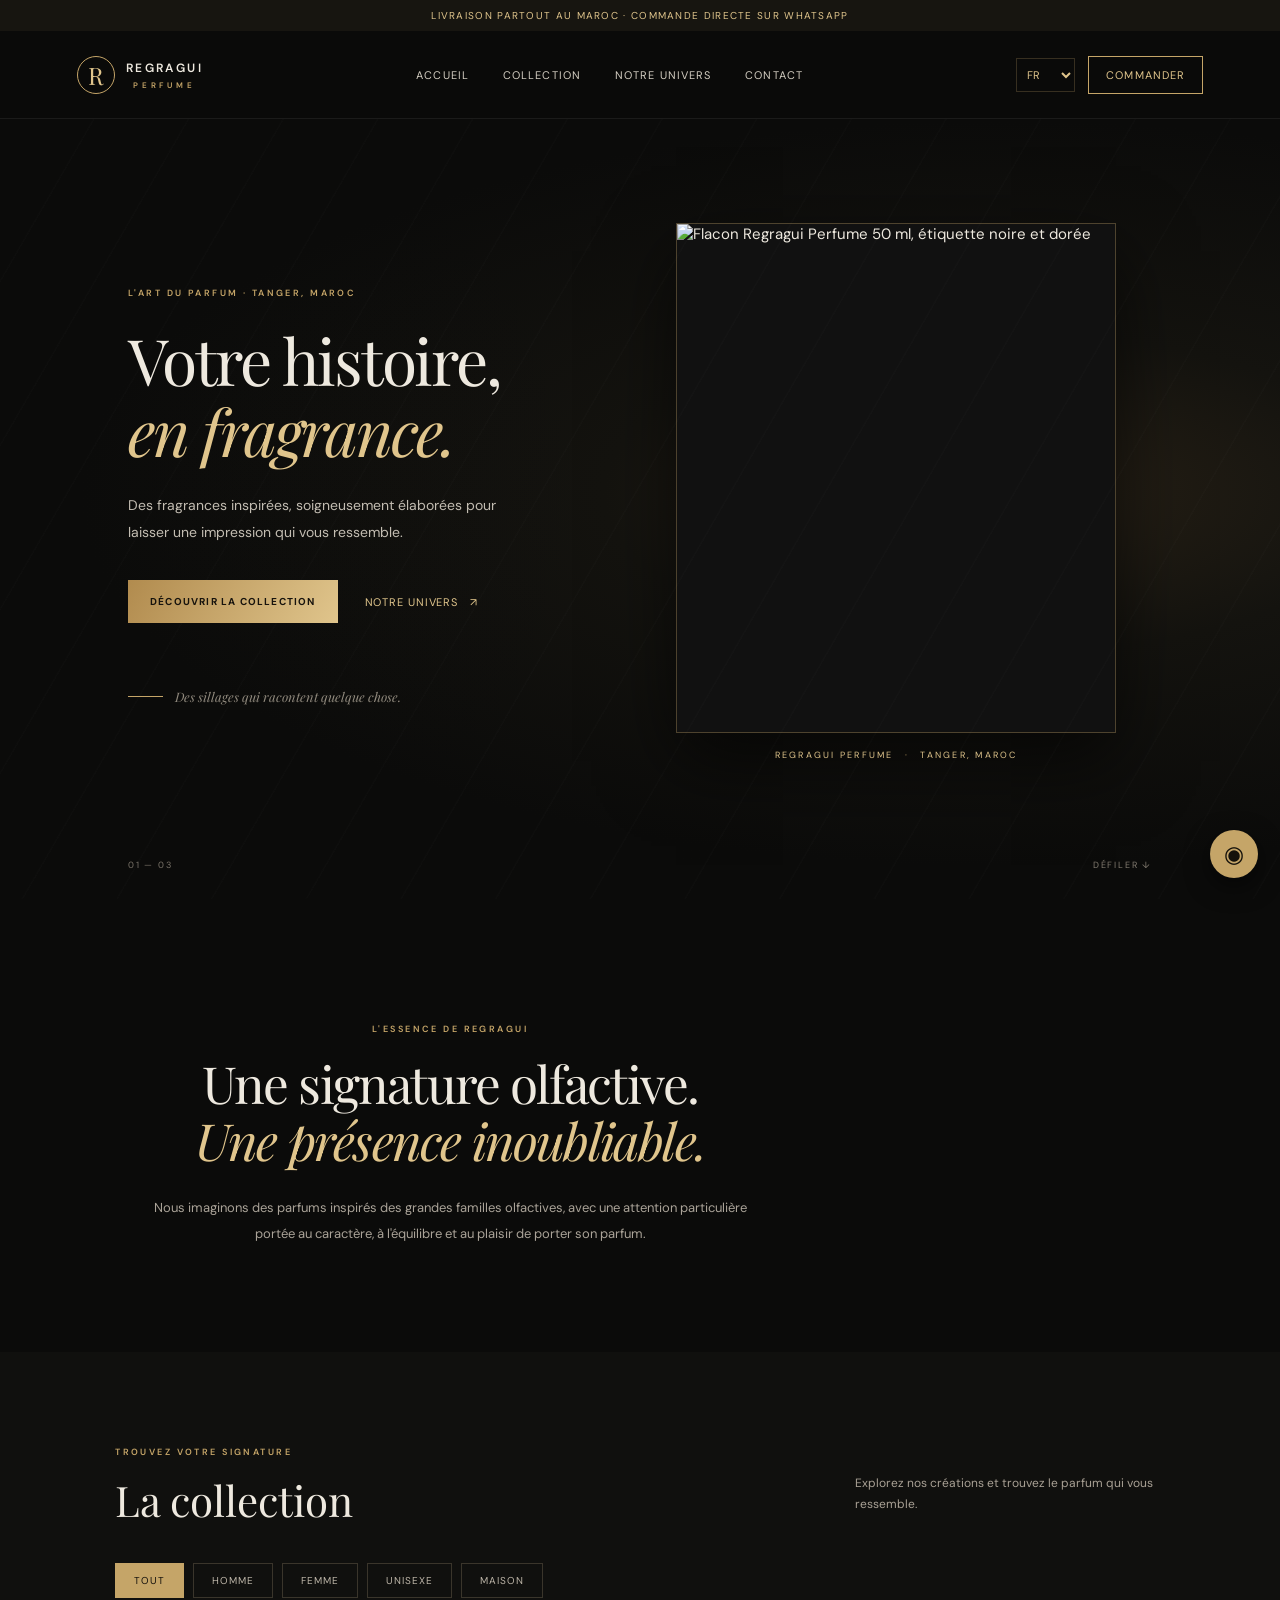
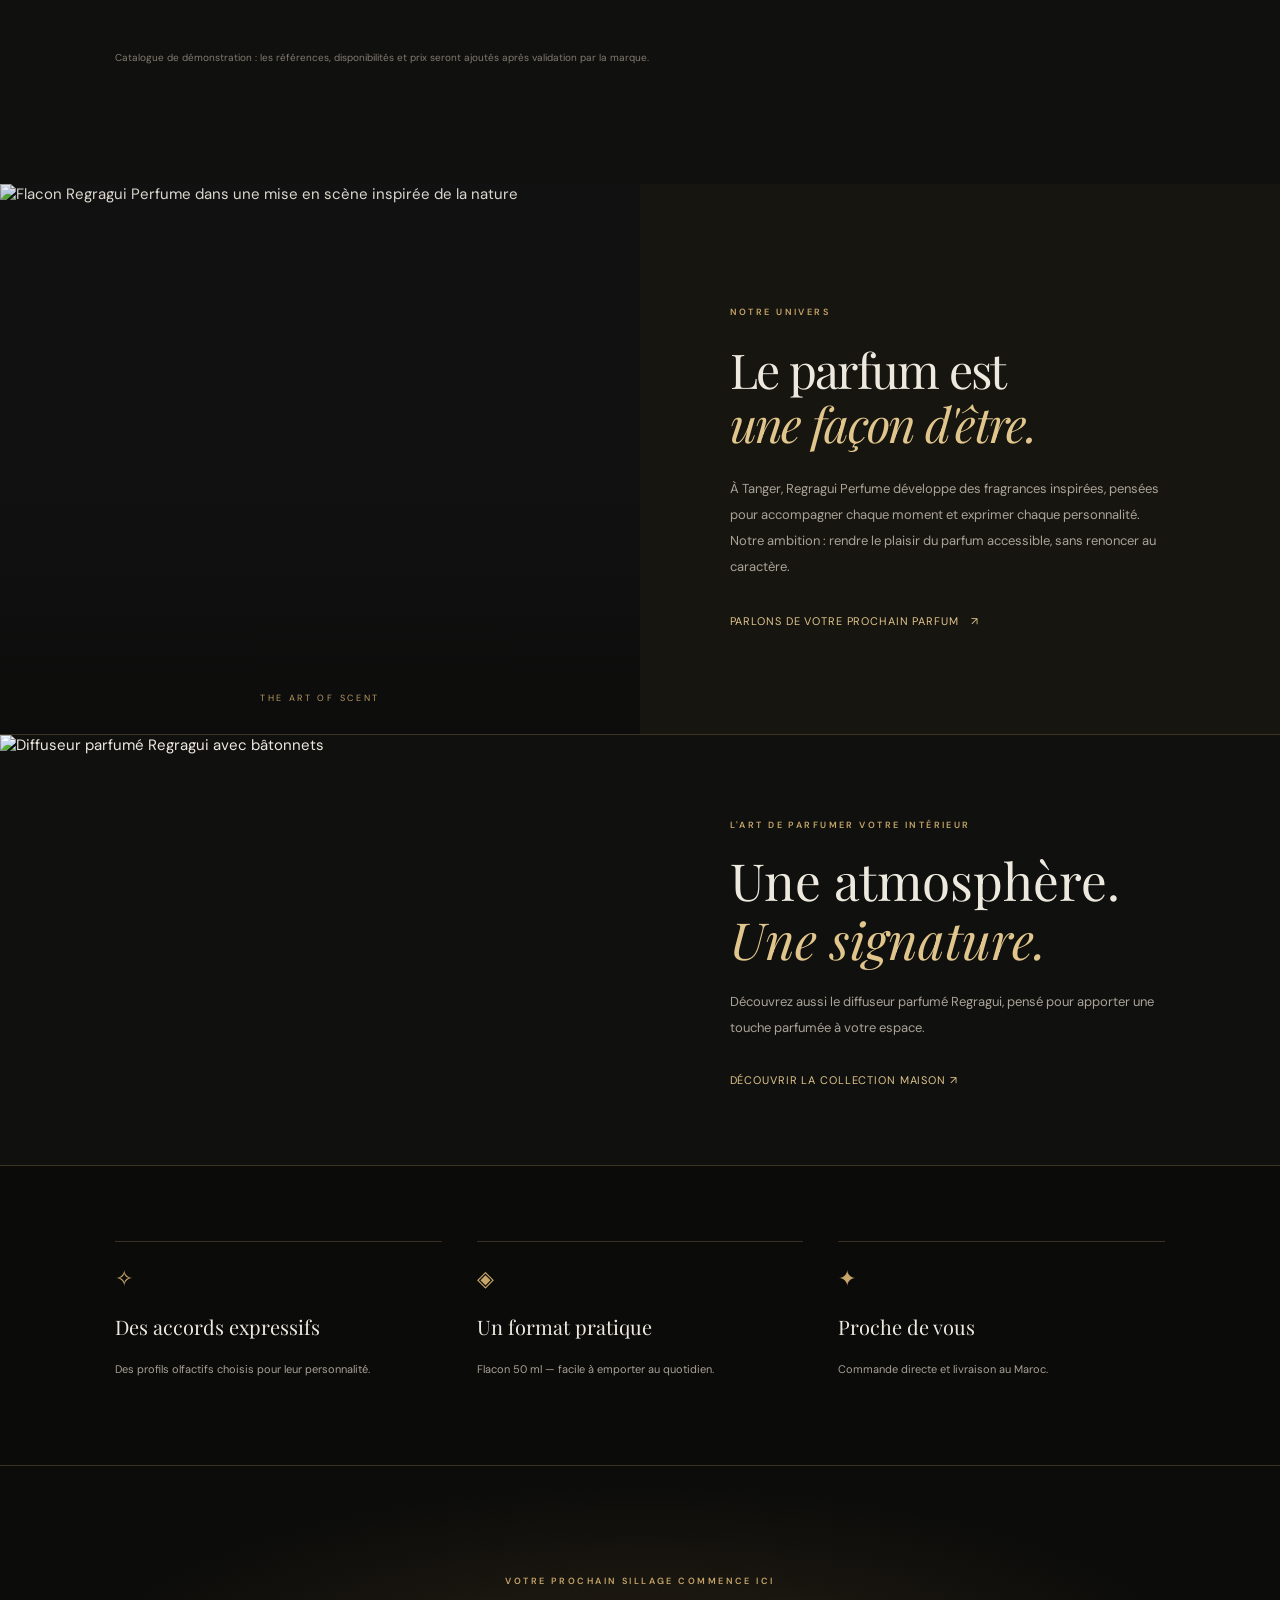
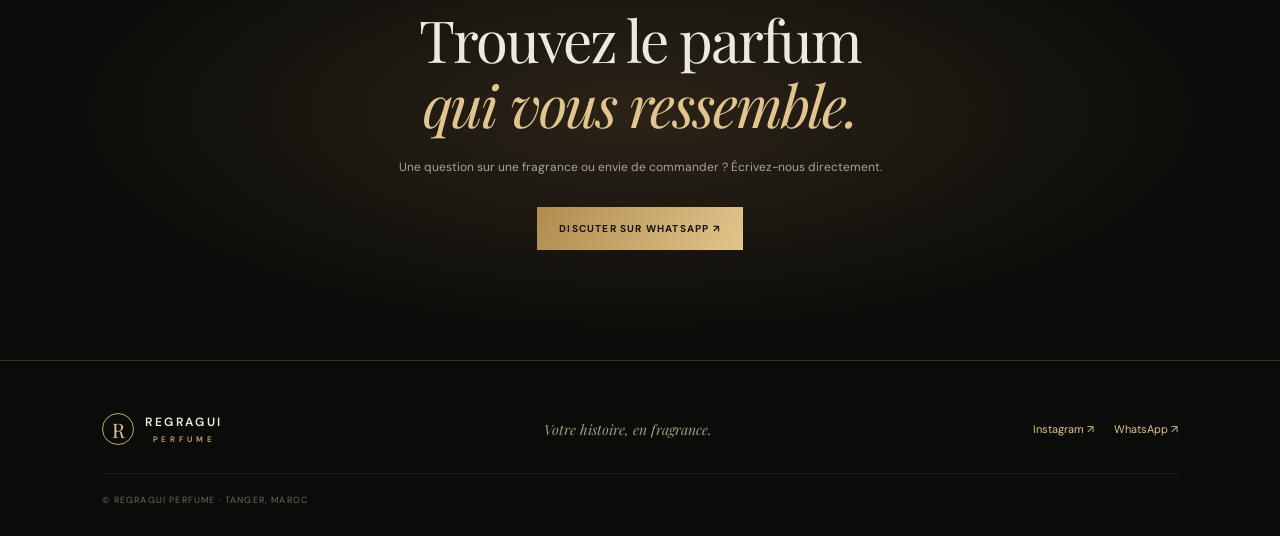
==== commit f4b5b3f0: "Add order details modal to catalogue page" ====
--- a/catalogue.html
+++ b/catalogue.html
@@ -120,6 +120,7 @@
     <div class="footer-links"><a href="https://www.instagram.com/regraguiperfume/" target="_blank" rel="noopener">Instagram ↗</a><a href="https://wa.me/212766384091" target="_blank" rel="noopener">WhatsApp ↗</a></div>
     <small>© <span id="year"></span> REGRAGUI PERFUME · TANGER, MAROC</small>
   </footer>
+  <div class="order-modal" id="orderModal" aria-hidden="true"><div class="order-modal-backdrop" data-close-order></div><section class="order-dialog" role="dialog" aria-modal="true" aria-labelledby="orderModalTitle"><button class="order-close" type="button" aria-label="Close" data-close-order>×</button><p class="eyebrow" data-order-eyebrow>COMMANDE REGRAGUI</p><h2 id="orderModalTitle" data-order-title>Finaliser votre commande</h2><p class="order-product" id="orderProductSummary"></p><form id="orderForm"><label><span data-order-name-label>Nom complet</span><input name="customerName" autocomplete="name" required></label><label><span data-order-phone-label>Téléphone</span><input name="customerPhone" type="tel" autocomplete="tel" required></label><label><span data-order-city-label>Ville</span><input name="customerCity" autocomplete="address-level2" required></label><label><span data-order-address-label>Adresse de livraison</span><textarea name="customerAddress" rows="3" autocomplete="street-address" required></textarea></label><button class="button button-gold order-submit" type="submit" data-order-submit>Continuer sur WhatsApp ↗</button><p class="order-privacy" data-order-privacy>Vos informations seront ajoutées au message WhatsApp pour confirmer votre commande.</p></form></section></div>
   <a class="floating-whatsapp" href="https://wa.me/212766384091" target="_blank" rel="noopener" aria-label="WhatsApp">◉</a>
   <script src="script.js"></script>
 </body>
--- a/styles.css
+++ b/styles.css
@@ -46,3 +46,73 @@
 .top-seller-card h3{font:19px var(--serif);font-weight:400;color:var(--gold2);margin:14px 5px 8px}
 @media(max-width:900px){.top-seller-grid{grid-template-columns:repeat(2,minmax(0,1fr))}}
 @media(max-width:650px){.top-sellers{padding-top:65px;padding-bottom:70px}.top-seller-grid{gap:12px}.top-seller-card{padding:7px}.top-seller-card h3{font-size:16px}}
+
+
+/* Homepage top-seller prices and catalogue gateway */
+.top-seller-price{margin:0 5px 8px;color:var(--gold2);font-size:12px;letter-spacing:.08em}
+.catalogue-invite{text-align:center;padding-top:85px;padding-bottom:90px;background:#10100e}
+.catalogue-invite h2{font:400 clamp(34px,4vw,48px)/1.15 var(--serif);margin:18px 0;color:var(--ivory)}
+.catalogue-invite>p:not(.eyebrow){color:#aaa398;font-size:13px;line-height:1.8;margin:0 auto 25px}
+.catalogue-invite .button{margin-top:4px}
+
+
+/* Honest fallback for catalogue items without an assigned product photograph */
+.product-visual.image-unavailable{background:radial-gradient(ellipse at center,#30271a 0%,#11100d 68%);border:1px solid rgba(197,165,104,.2)}
+.image-placeholder{position:relative;z-index:2;display:flex;flex-direction:column;align-items:center;justify-content:center;gap:9px;width:100%;height:100%;padding:18px;text-align:center;color:var(--gold2)}
+.image-placeholder span{font:500 20px var(--serif);letter-spacing:.22em}
+.image-placeholder small{font-size:8px;letter-spacing:.3em;color:var(--gold)}
+.image-placeholder em{font:italic 11px var(--serif);color:#aaa398;margin-top:12px}
+
+
+/* Cinematic homepage video background */
+.hero.hero-video-background{
+  display:flex;
+  align-items:center;
+  min-height:680px;
+  height:min(800px,calc(100vh - 110px));
+  padding:70px 10vw 100px;
+  isolation:isolate;
+  background:#080807;
+}
+.hero-background-video{
+  position:absolute;
+  z-index:-2;
+  inset:0;
+  width:100%;
+  height:100%;
+  object-fit:cover;
+  object-position:center 48%;
+  opacity:.82;
+}
+.hero-video-overlay{
+  position:absolute;
+  z-index:-1;
+  inset:0;
+  background:
+    linear-gradient(90deg,rgba(7,7,6,.94) 0%,rgba(7,7,6,.78) 38%,rgba(7,7,6,.32) 72%,rgba(7,7,6,.48) 100%),
+    linear-gradient(0deg,rgba(7,7,6,.58),transparent 38%,rgba(7,7,6,.28));
+}
+.hero.hero-video-background:after{z-index:0}
+.hero-video-background .hero-copy{max-width:590px}
+.hero-video-background .hero-art{display:none}
+.hero-video-background .hero-bottom{z-index:2}
+@media(max-width:900px){
+  .hero.hero-video-background{padding-left:7vw;padding-right:7vw}
+}
+@media(max-width:650px){
+  .hero.hero-video-background{
+    min-height:calc(100svh - 72px);
+    height:auto;
+    padding:65px 7vw 85px;
+    align-items:center;
+  }
+  .hero-background-video{object-position:center center;opacity:.72}
+  .hero-video-overlay{
+    background:linear-gradient(90deg,rgba(7,7,6,.82),rgba(7,7,6,.48)),
+               linear-gradient(0deg,rgba(7,7,6,.68),rgba(7,7,6,.18));
+  }
+  .hero-video-background h1{font-size:clamp(43px,12vw,54px)}
+  .hero-video-background .hero-note{margin-top:38px}
+}
+
+.order-modal{position:fixed;inset:0;z-index:1000;display:none;align-items:center;justify-content:center;padding:20px}.order-modal.is-open{display:flex}.order-modal-backdrop{position:absolute;inset:0;background:rgba(0,0,0,.78);backdrop-filter:blur(5px)}.order-dialog{position:relative;z-index:1;width:min(100%,520px);max-height:90vh;overflow:auto;background:#11100d;border:1px solid rgba(197,165,104,.48);padding:34px;box-shadow:0 25px 80px rgba(0,0,0,.55);color:var(--ivory)}.order-close{position:absolute;top:12px;right:16px;border:0;background:none;color:var(--gold2);font-size:30px;cursor:pointer}.order-dialog h2{font:400 clamp(28px,4vw,38px)/1.15 var(--serif);margin:10px 30px 12px 0}.order-product{color:var(--gold2);font-size:13px;border-bottom:1px solid var(--line);padding-bottom:17px;margin-bottom:20px}.order-dialog form{display:grid;gap:14px}.order-dialog label{display:grid;gap:7px;color:#c9c0b2;font-size:12px}.order-dialog input,.order-dialog textarea{width:100%;border:1px solid rgba(197,165,104,.28);background:#090908;color:#f4eee3;padding:13px 14px;font:inherit;outline:none}.order-dialog input:focus,.order-dialog textarea:focus{border-color:var(--gold2)}.order-dialog textarea{resize:vertical;min-height:78px}.order-submit{width:100%;margin-top:5px;cursor:pointer}.order-privacy{font-size:11px;line-height:1.6;color:#8e887e;text-align:center;margin:0}@media(max-width:600px){.order-modal{padding:12px}.order-dialog{padding:28px 20px;max-height:94vh}}
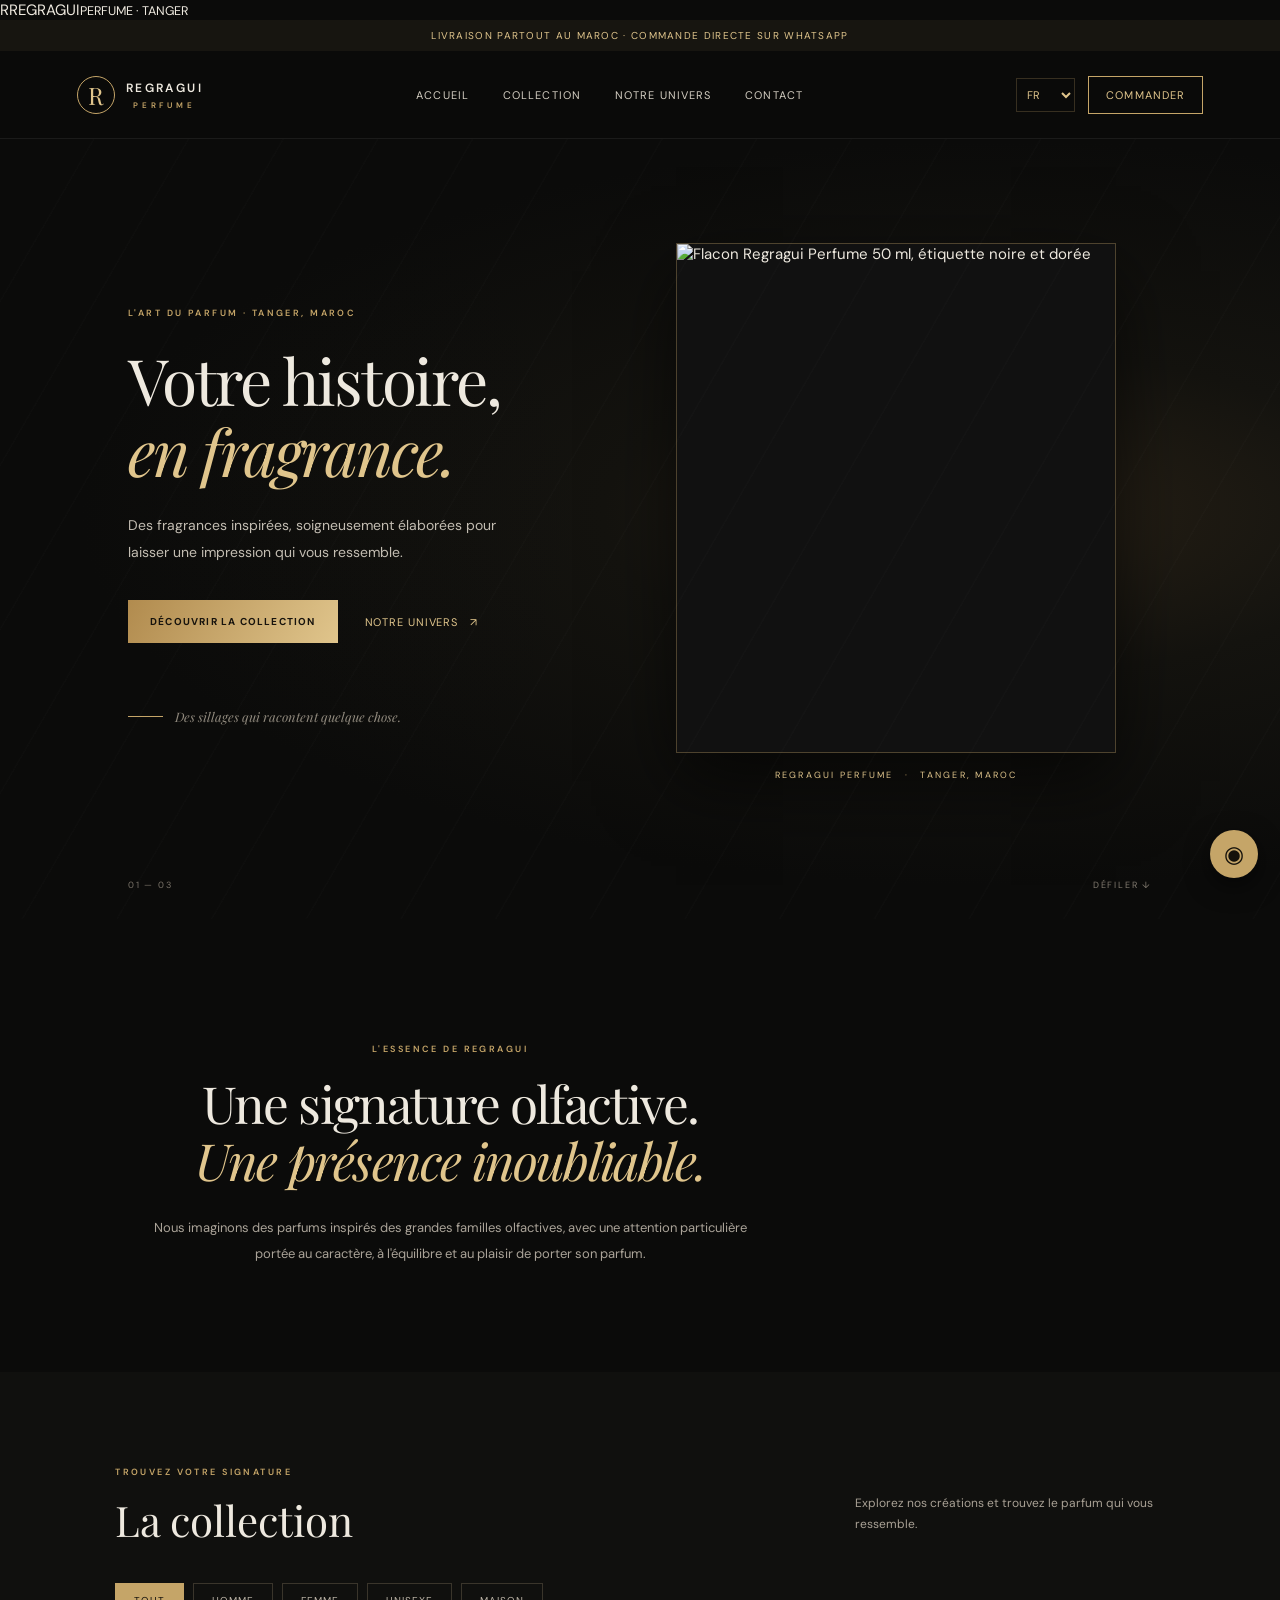
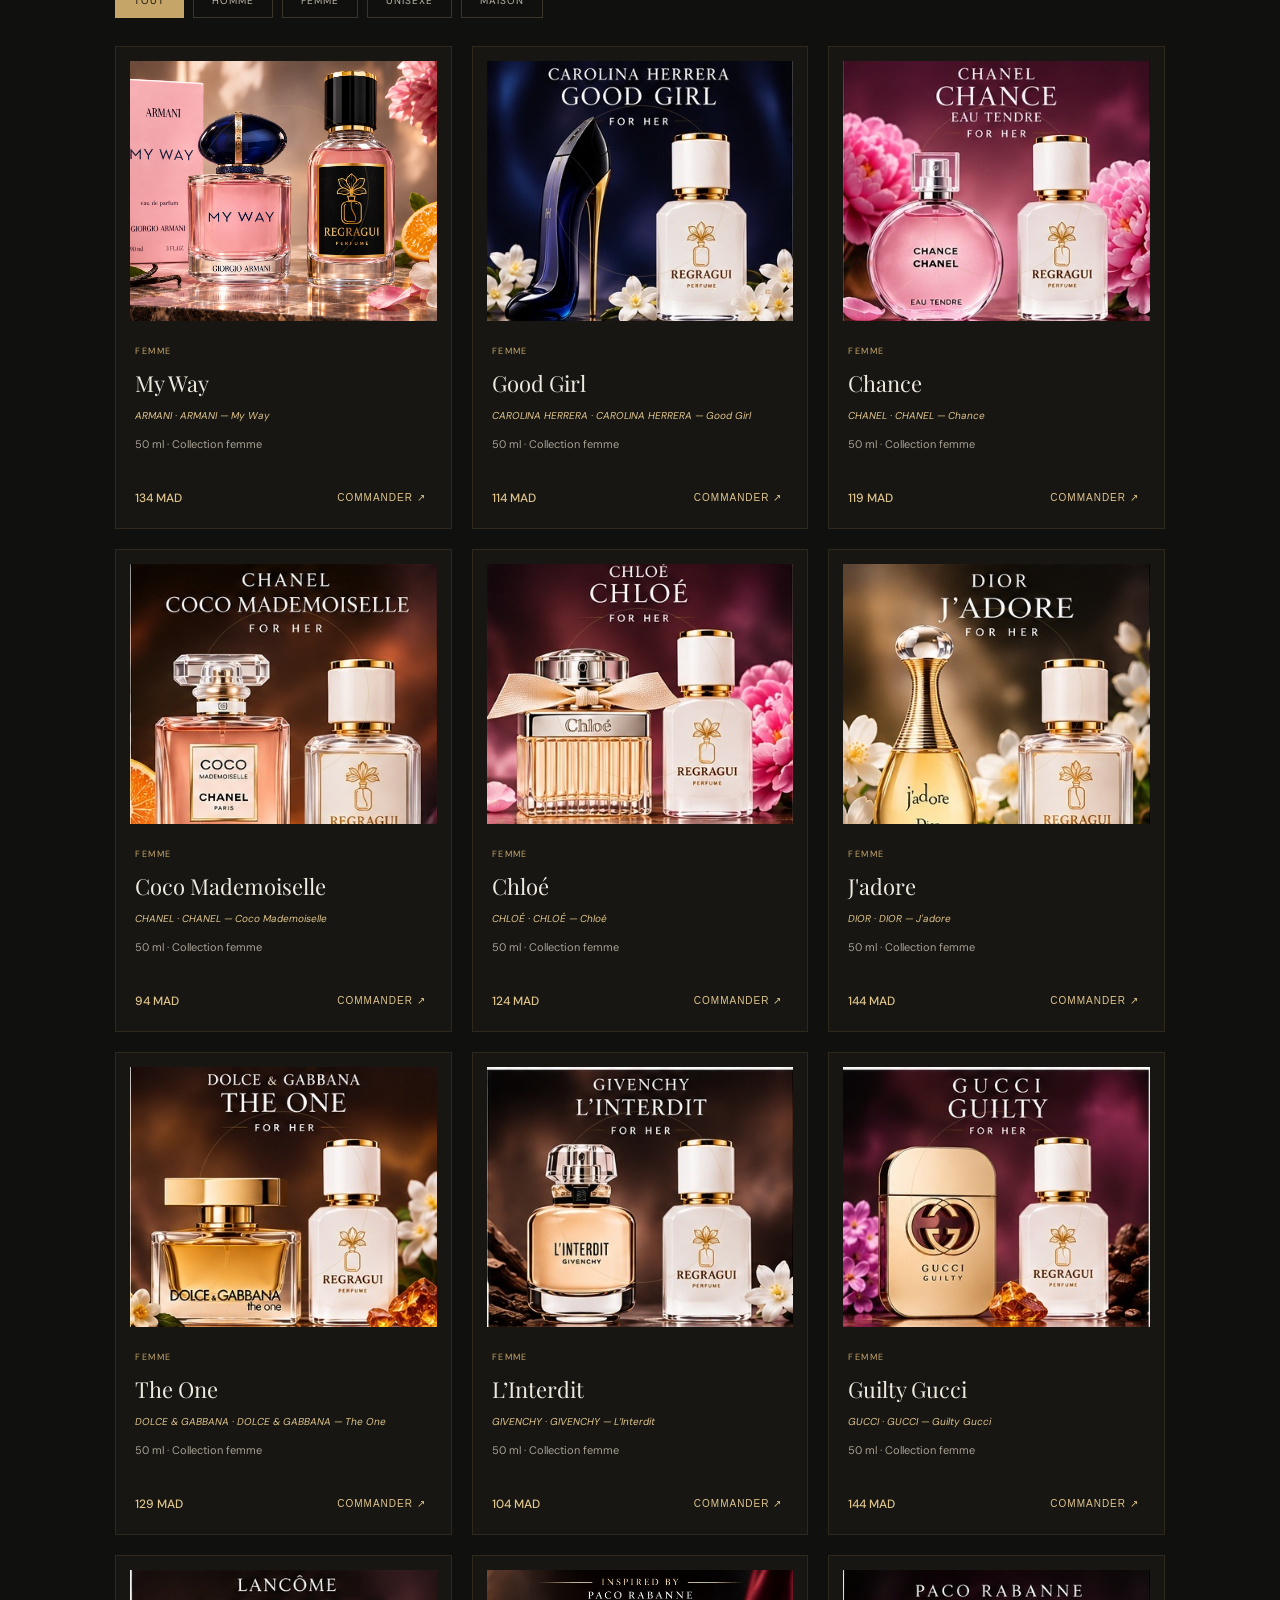
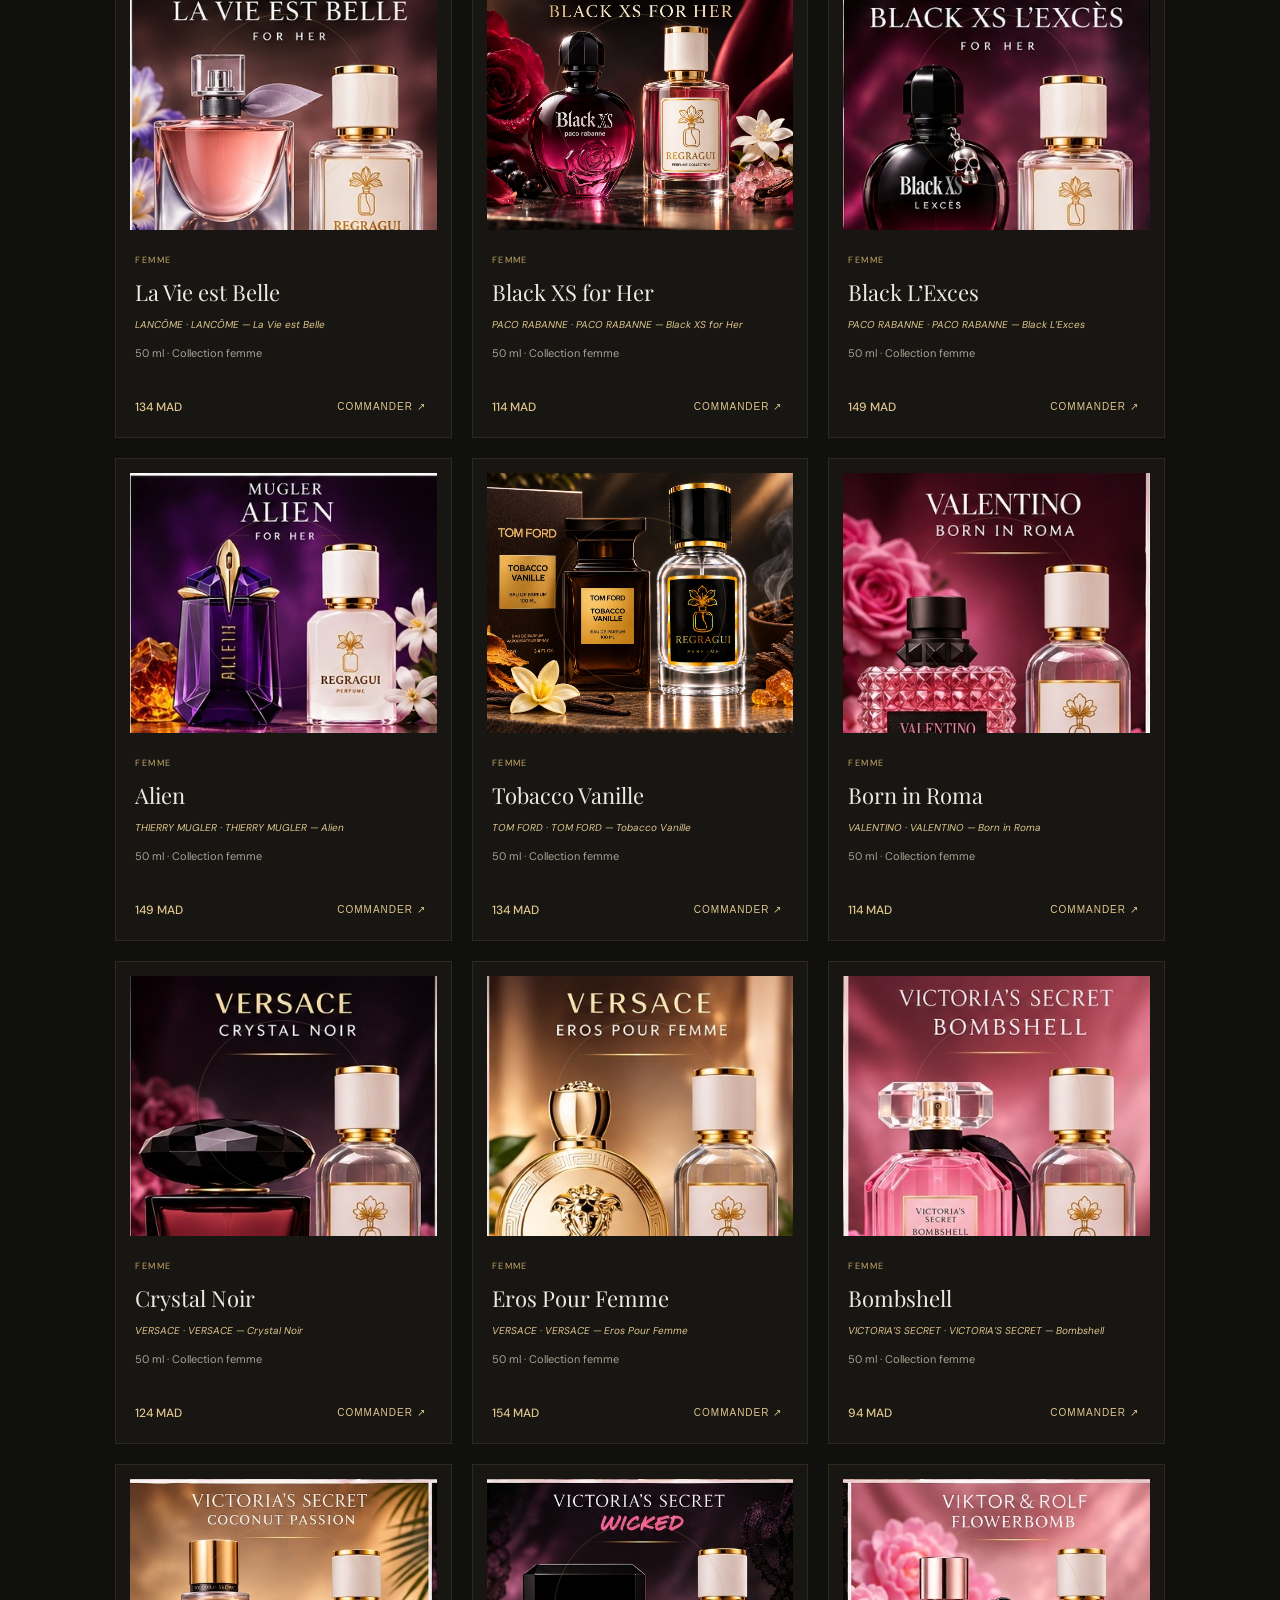
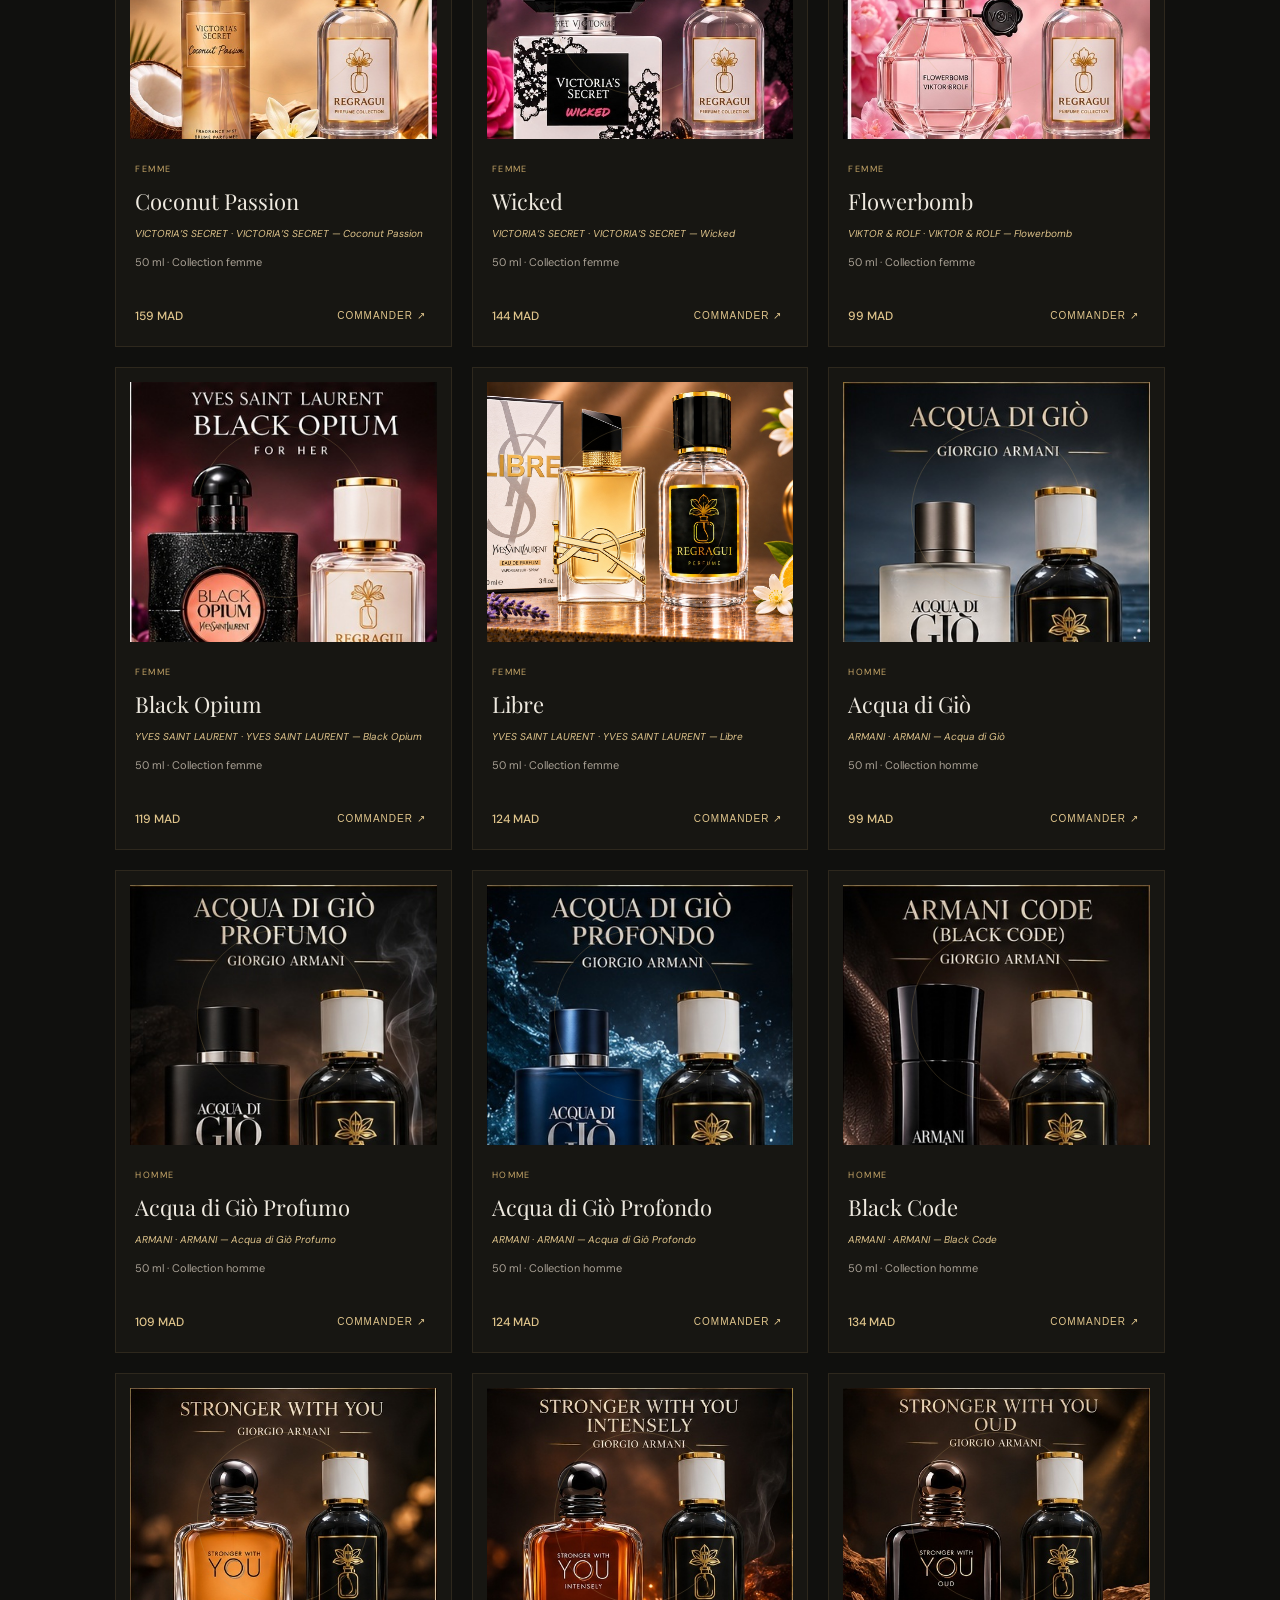
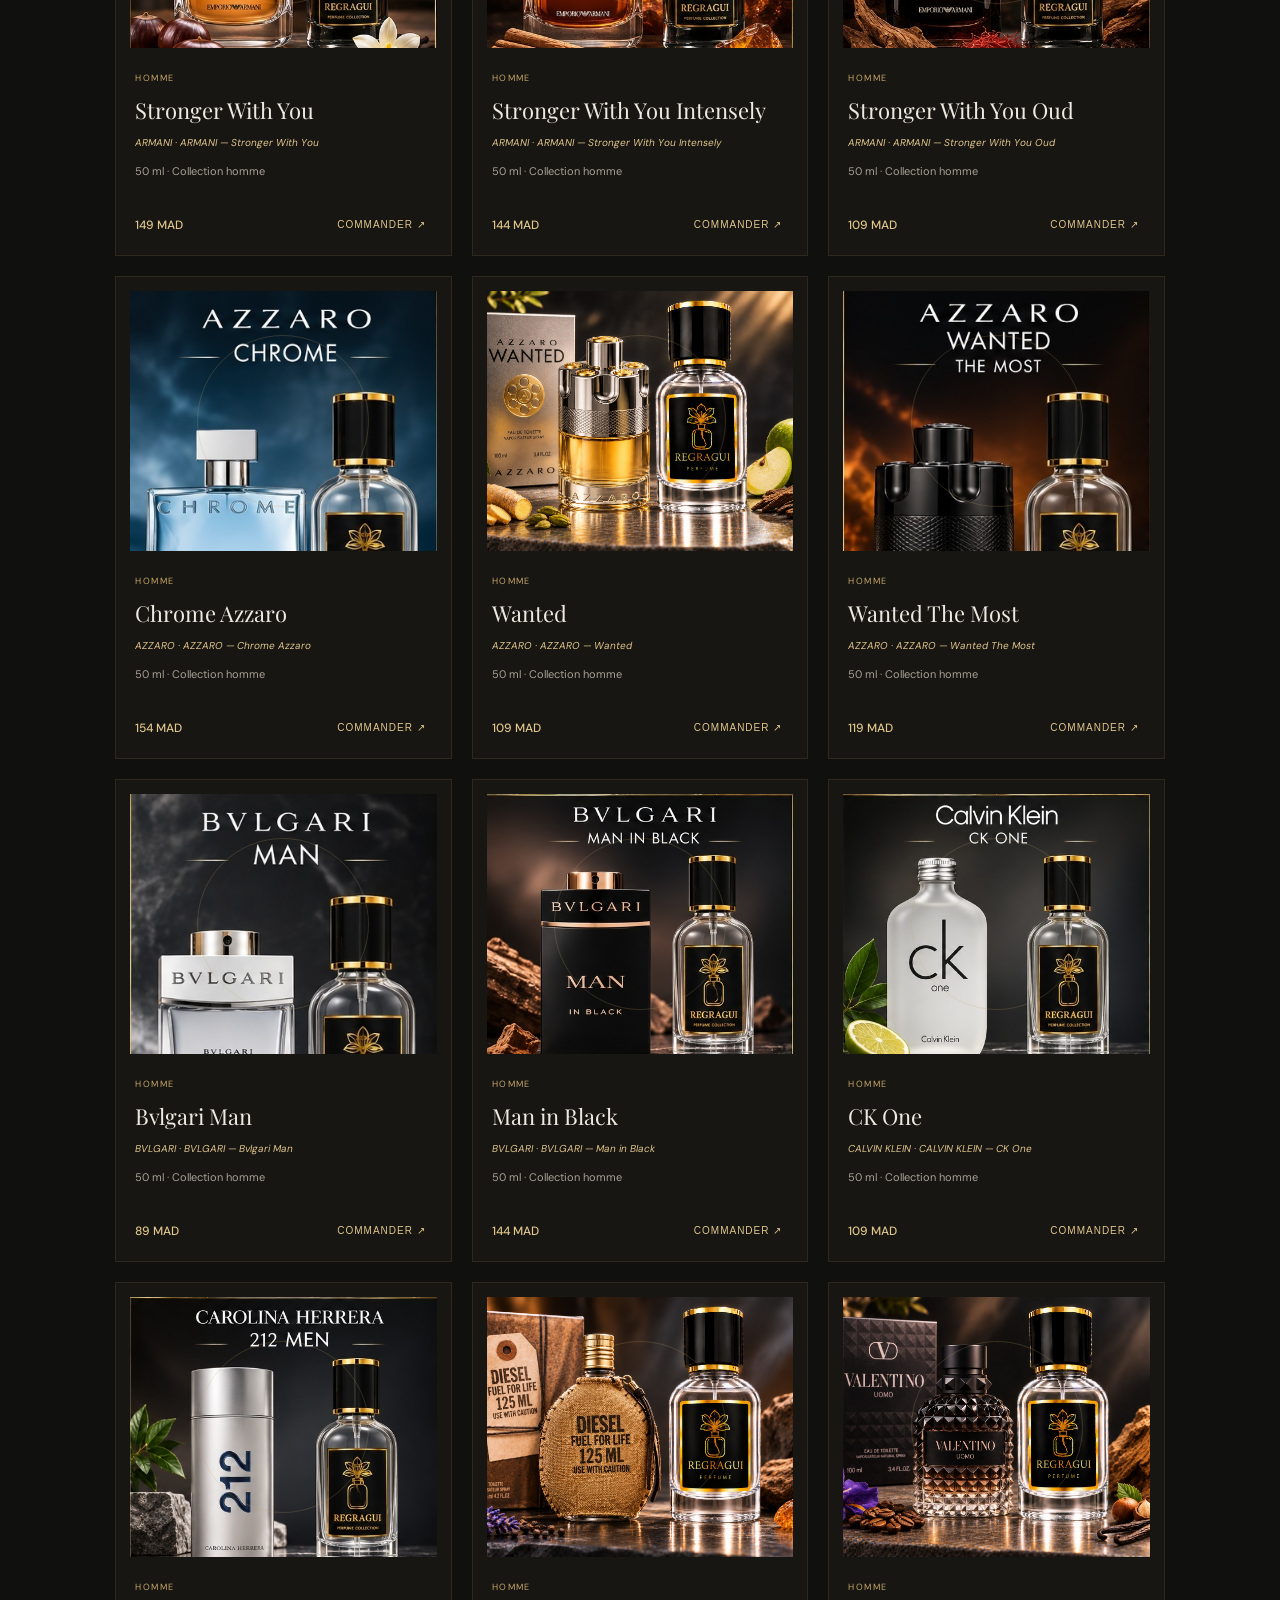
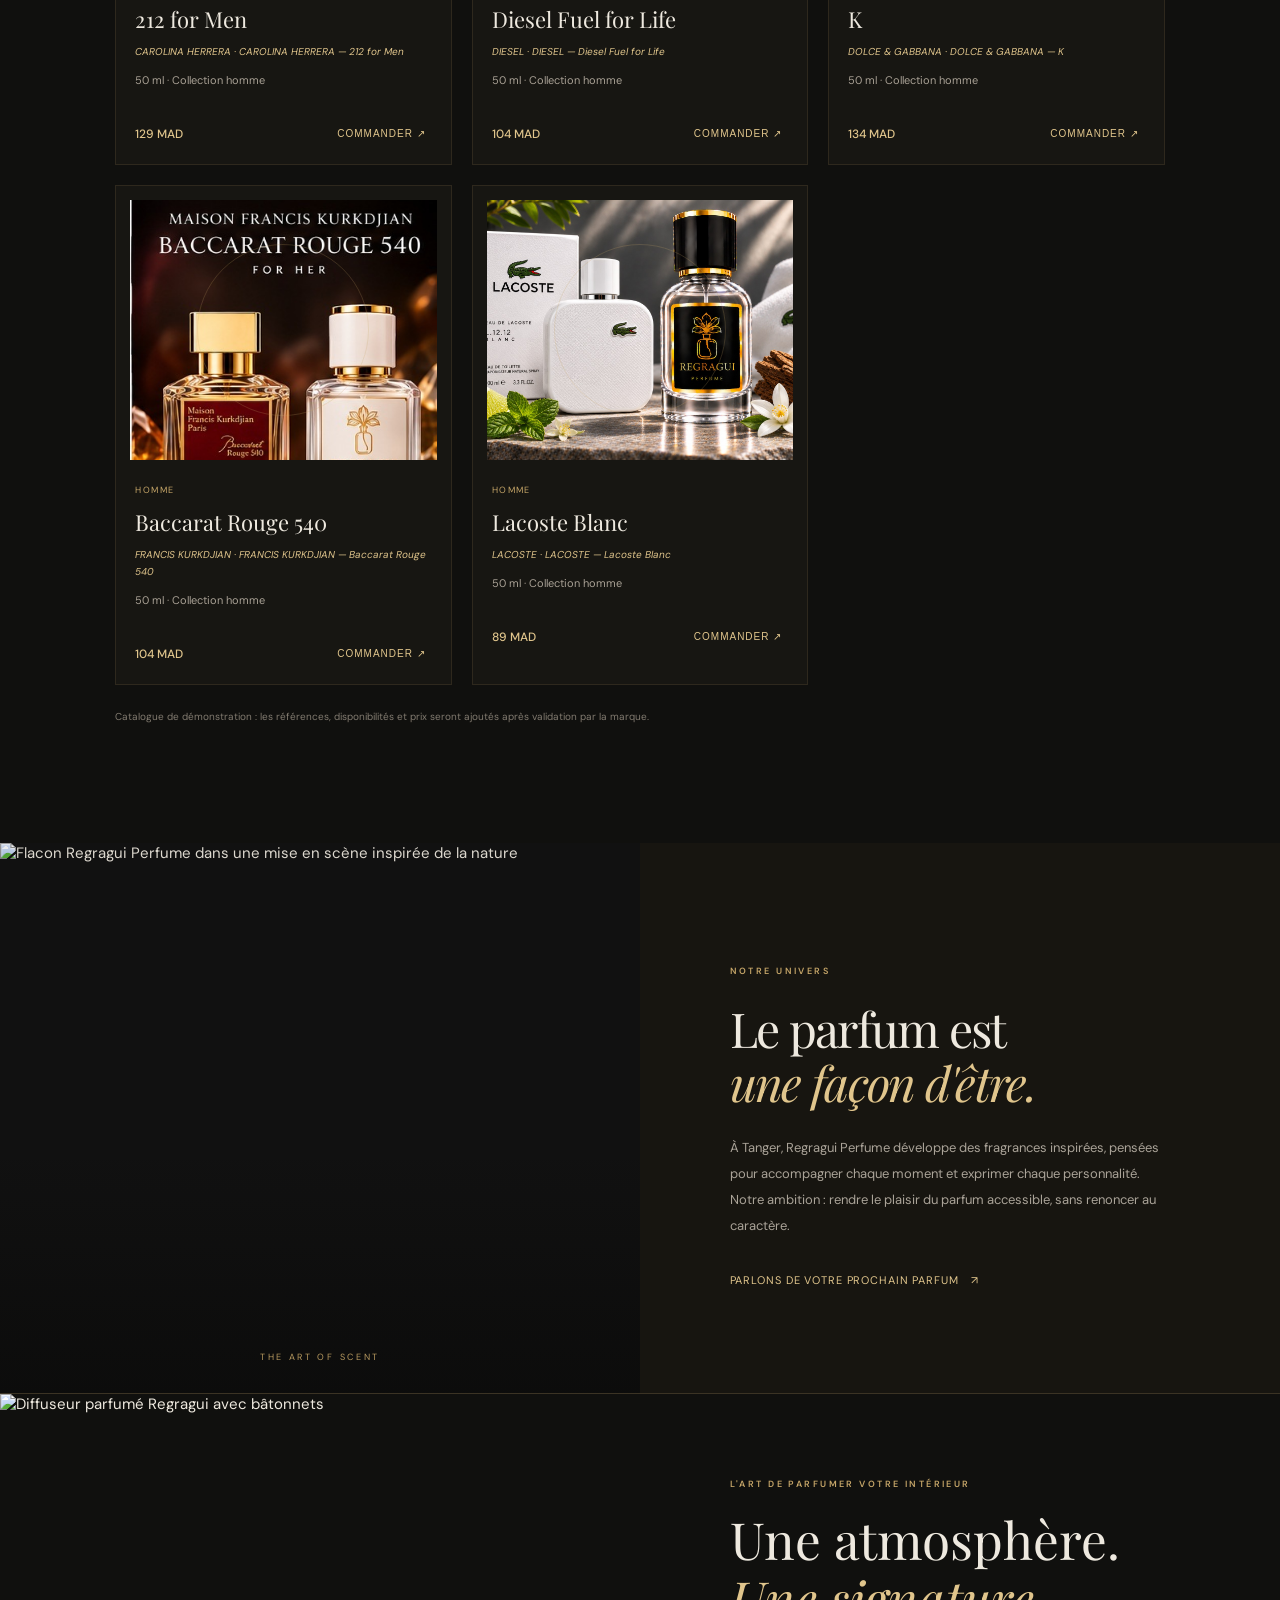
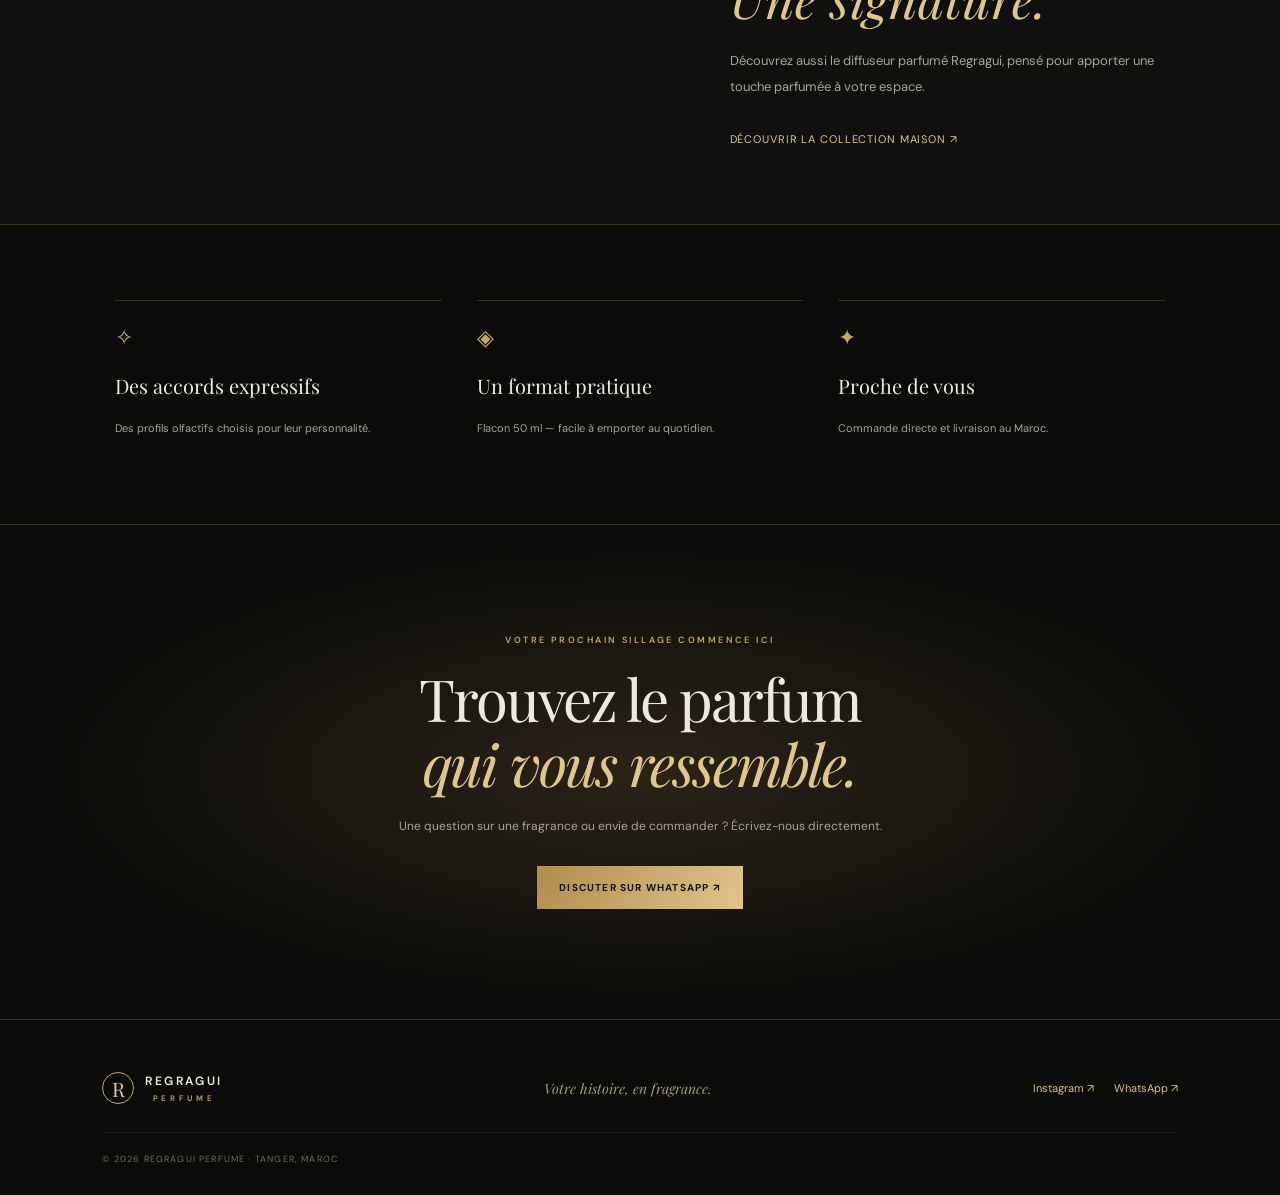
==== commit 9d5e1dc7: "Add cinematic fragrance intro to catalogue" ====
--- a/catalogue.html
+++ b/catalogue.html
@@ -12,6 +12,10 @@
   <link rel="stylesheet" href="styles.css">
 </head>
 <body>
+  <div class="scent-intro" id="scentIntro" aria-label="Regragui Perfume" role="status">
+    <div class="scent-smoke scent-smoke-one"></div><div class="scent-smoke scent-smoke-two"></div><div class="scent-smoke scent-smoke-three"></div>
+    <div class="scent-intro-brand"><span class="scent-intro-mark">R</span><span class="scent-intro-name">REGRAGUI<small>PERFUME · TANGER</small></span></div>
+  </div>
   <div class="announcement" data-i18n="announcement">Livraison partout au Maroc · Commande directe sur WhatsApp</div>
   <header class="site-header">
     <a class="brand" href="index.html#home" aria-label="Regragui Perfume home">
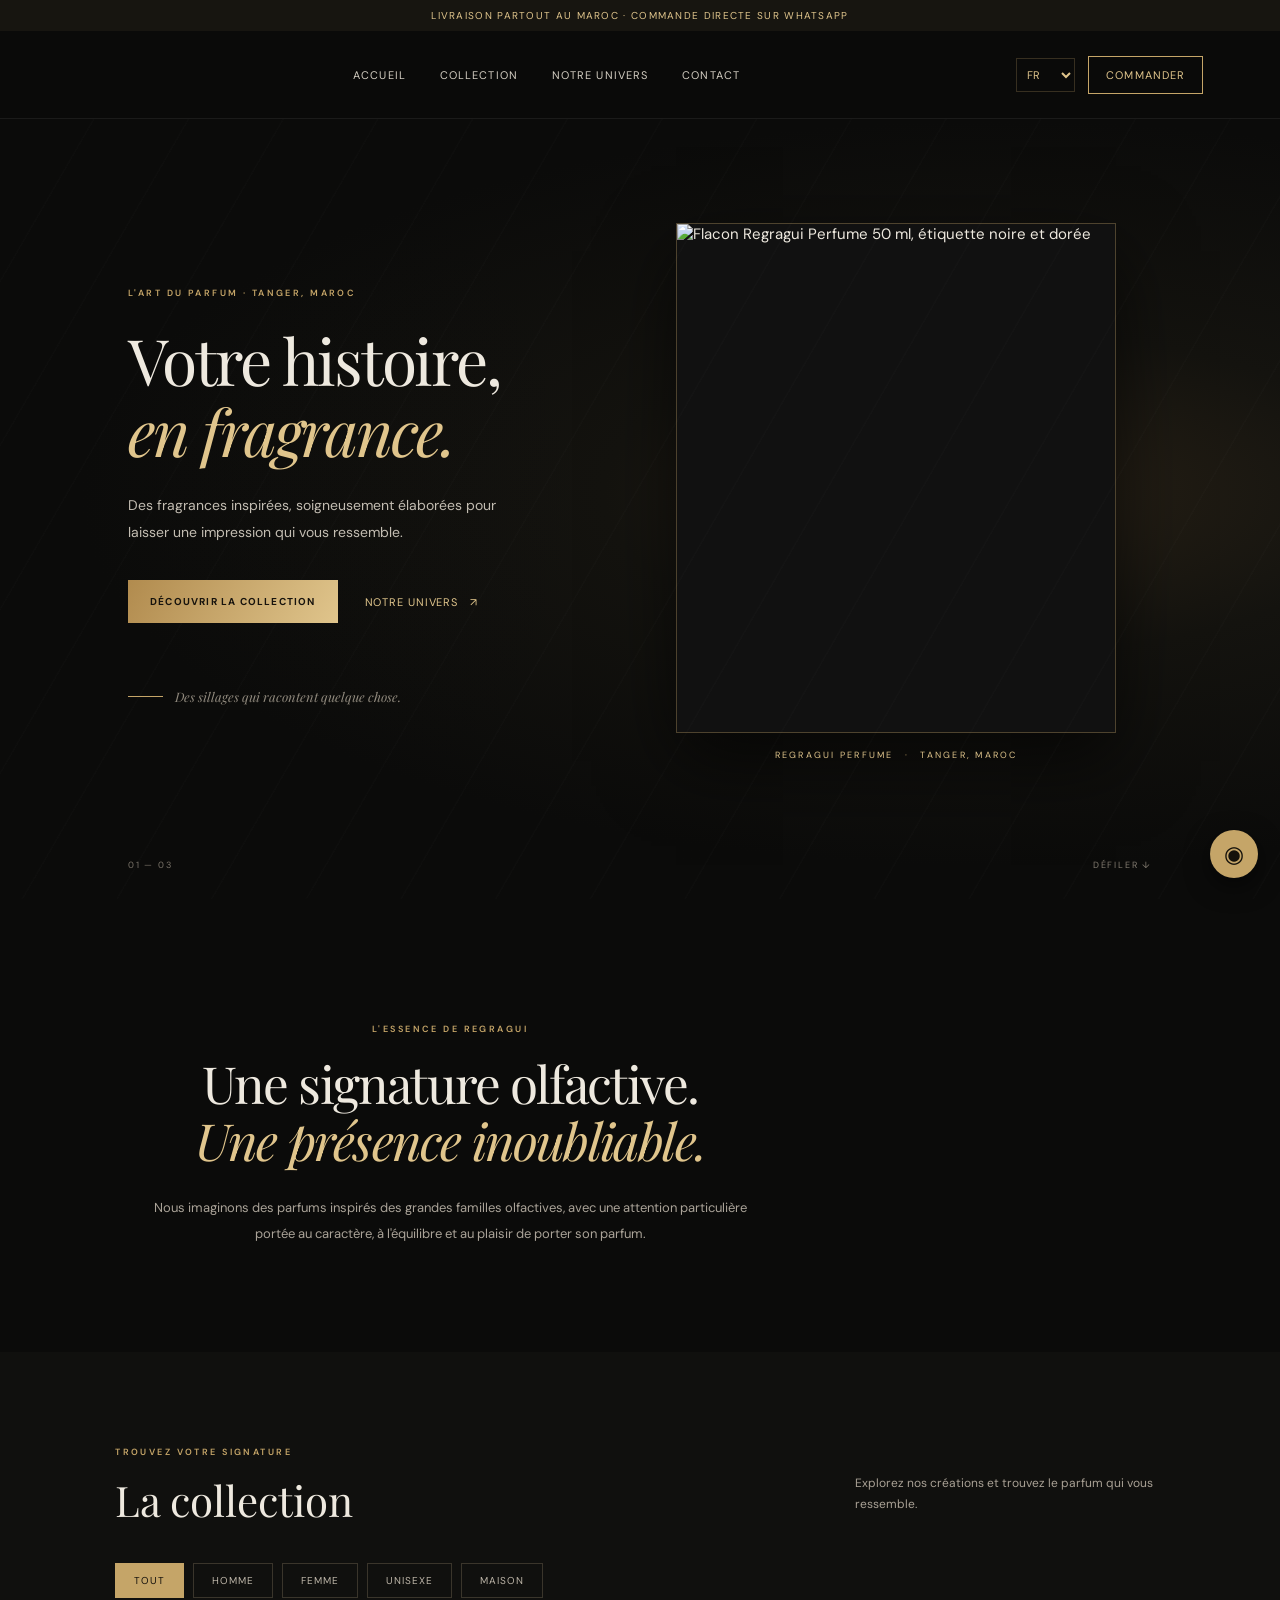
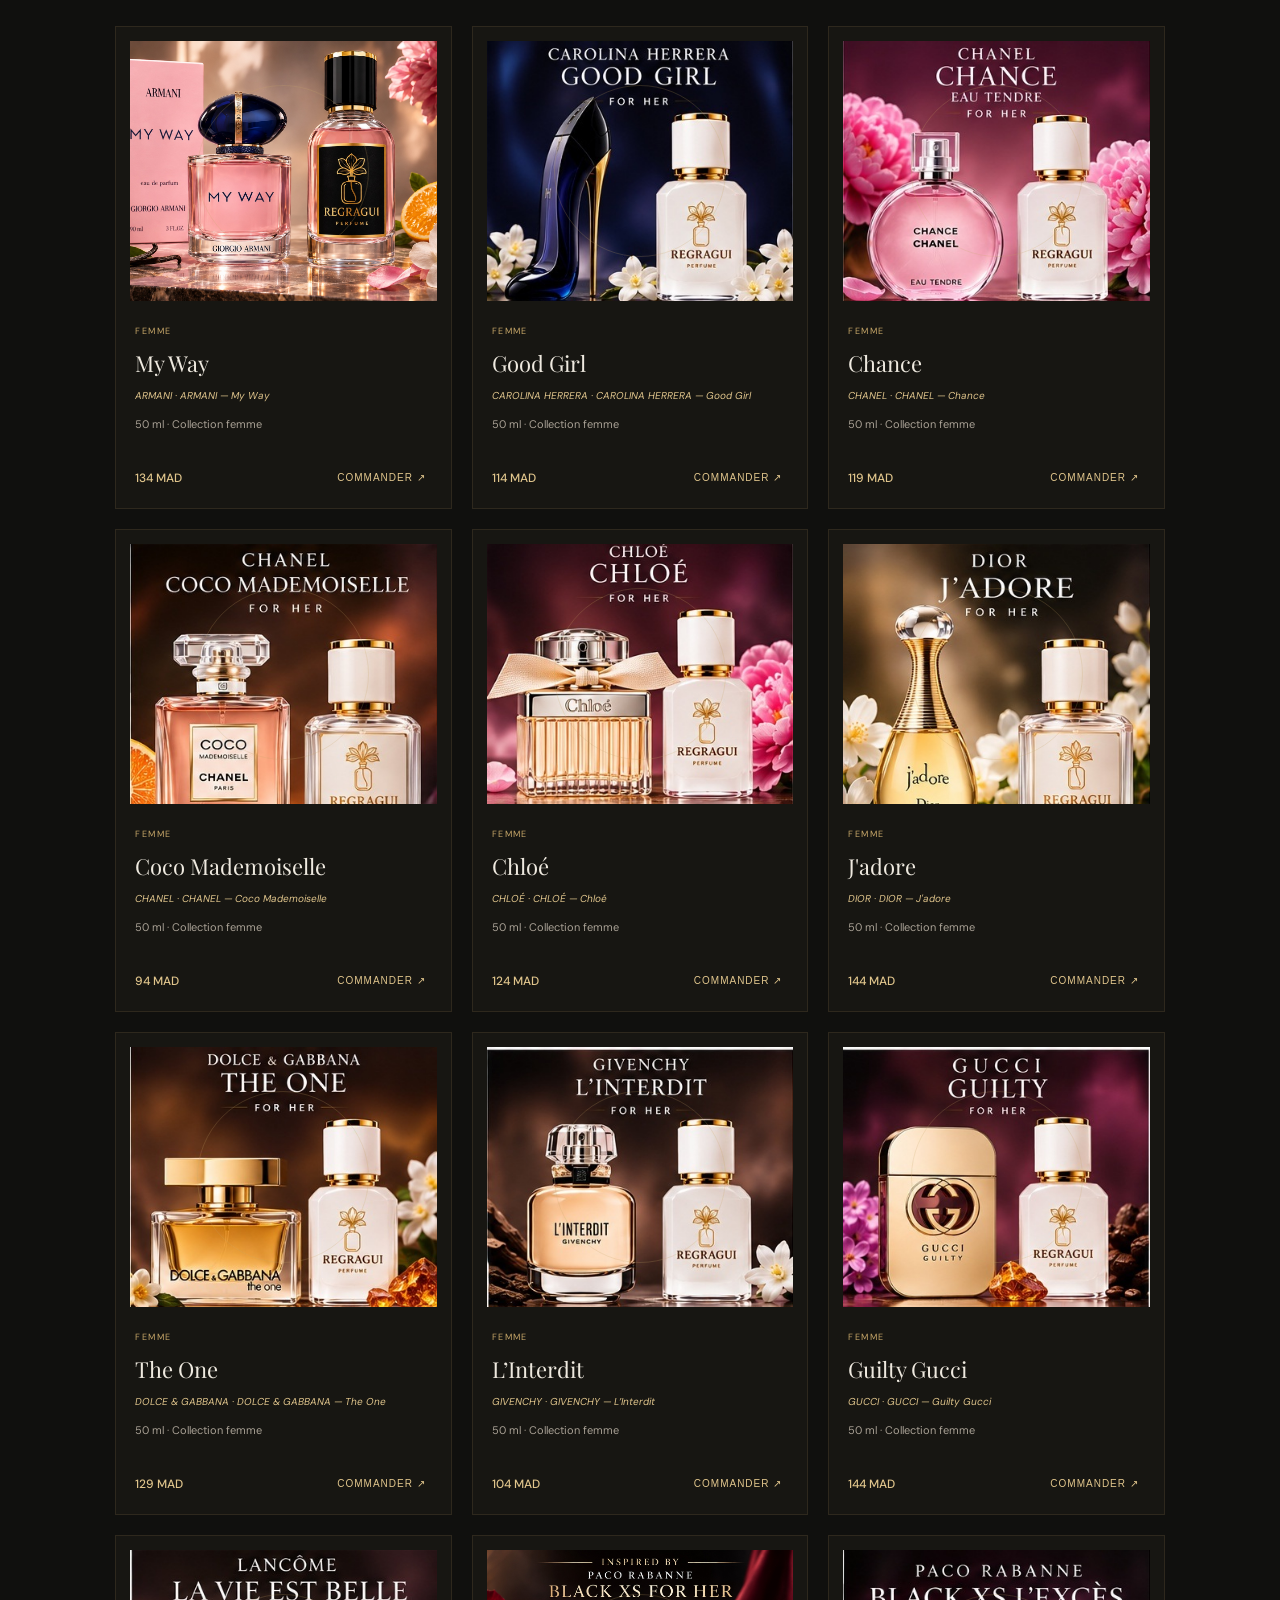
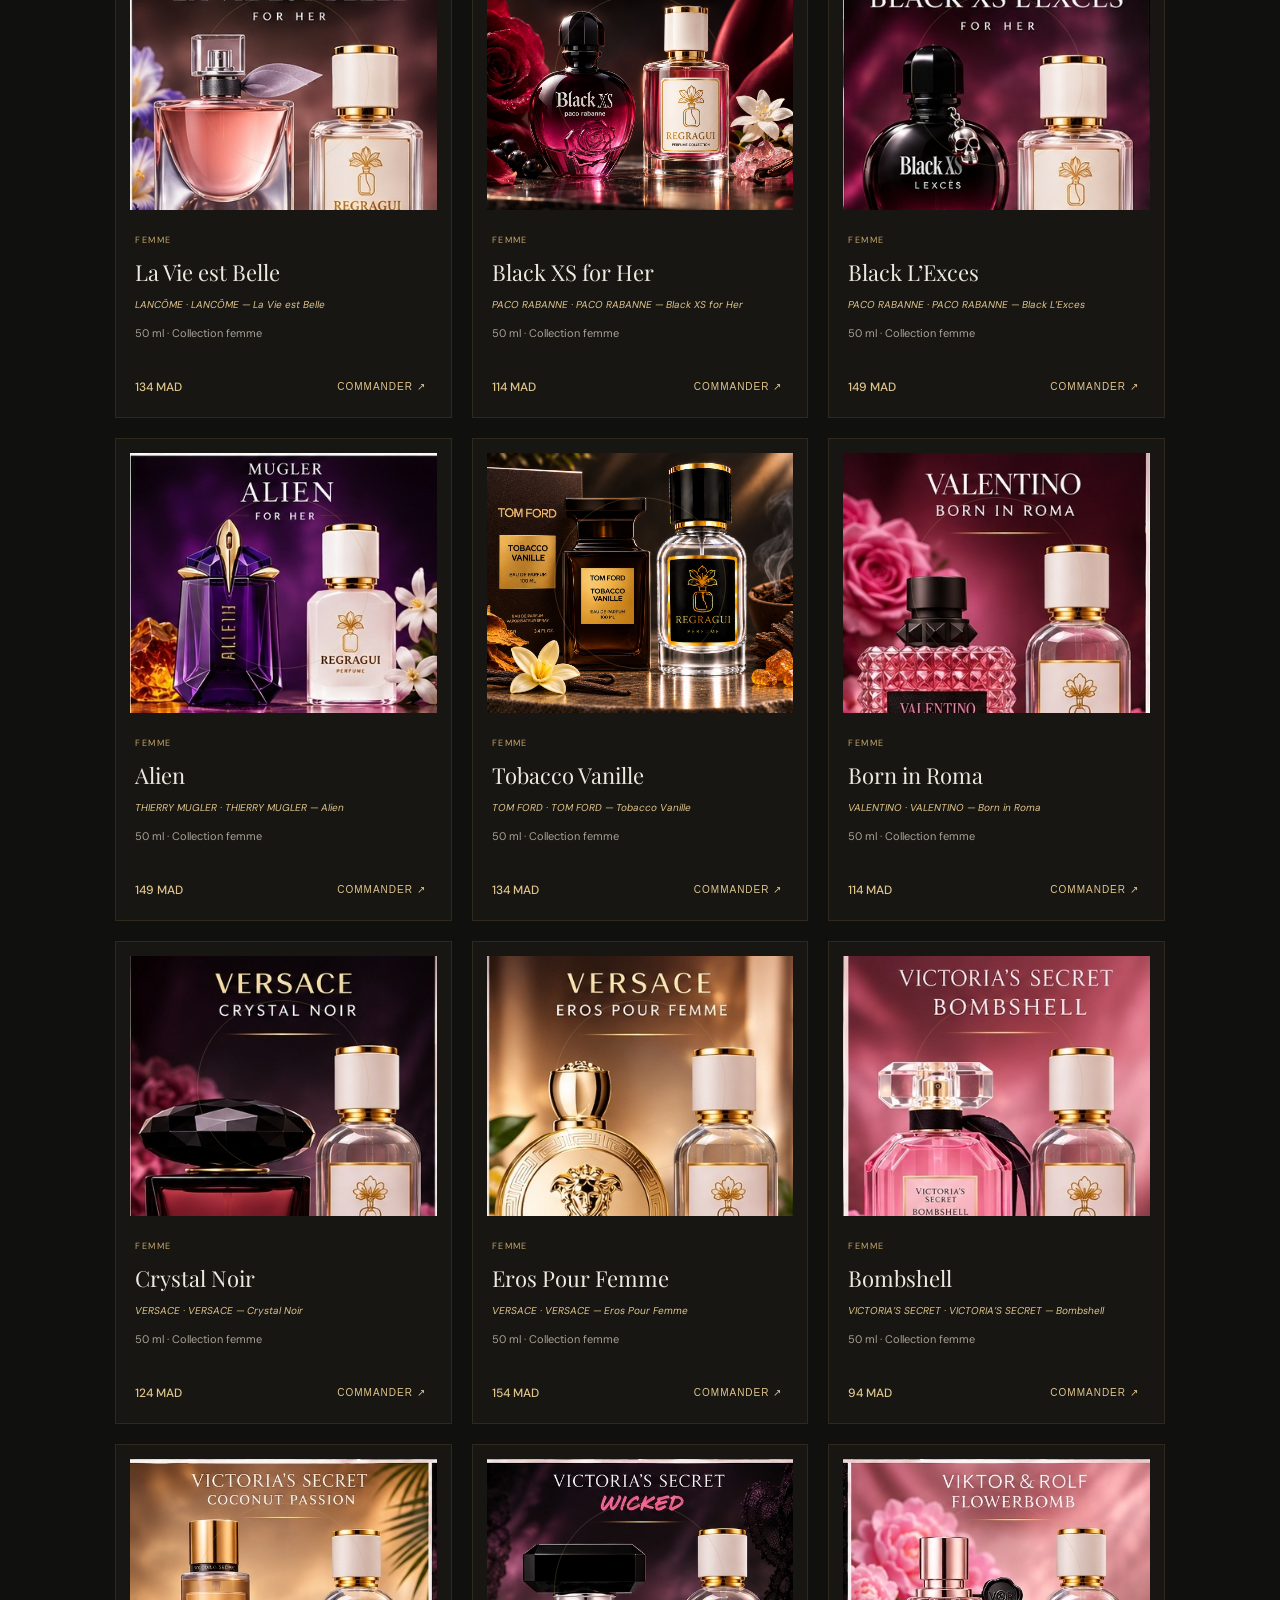
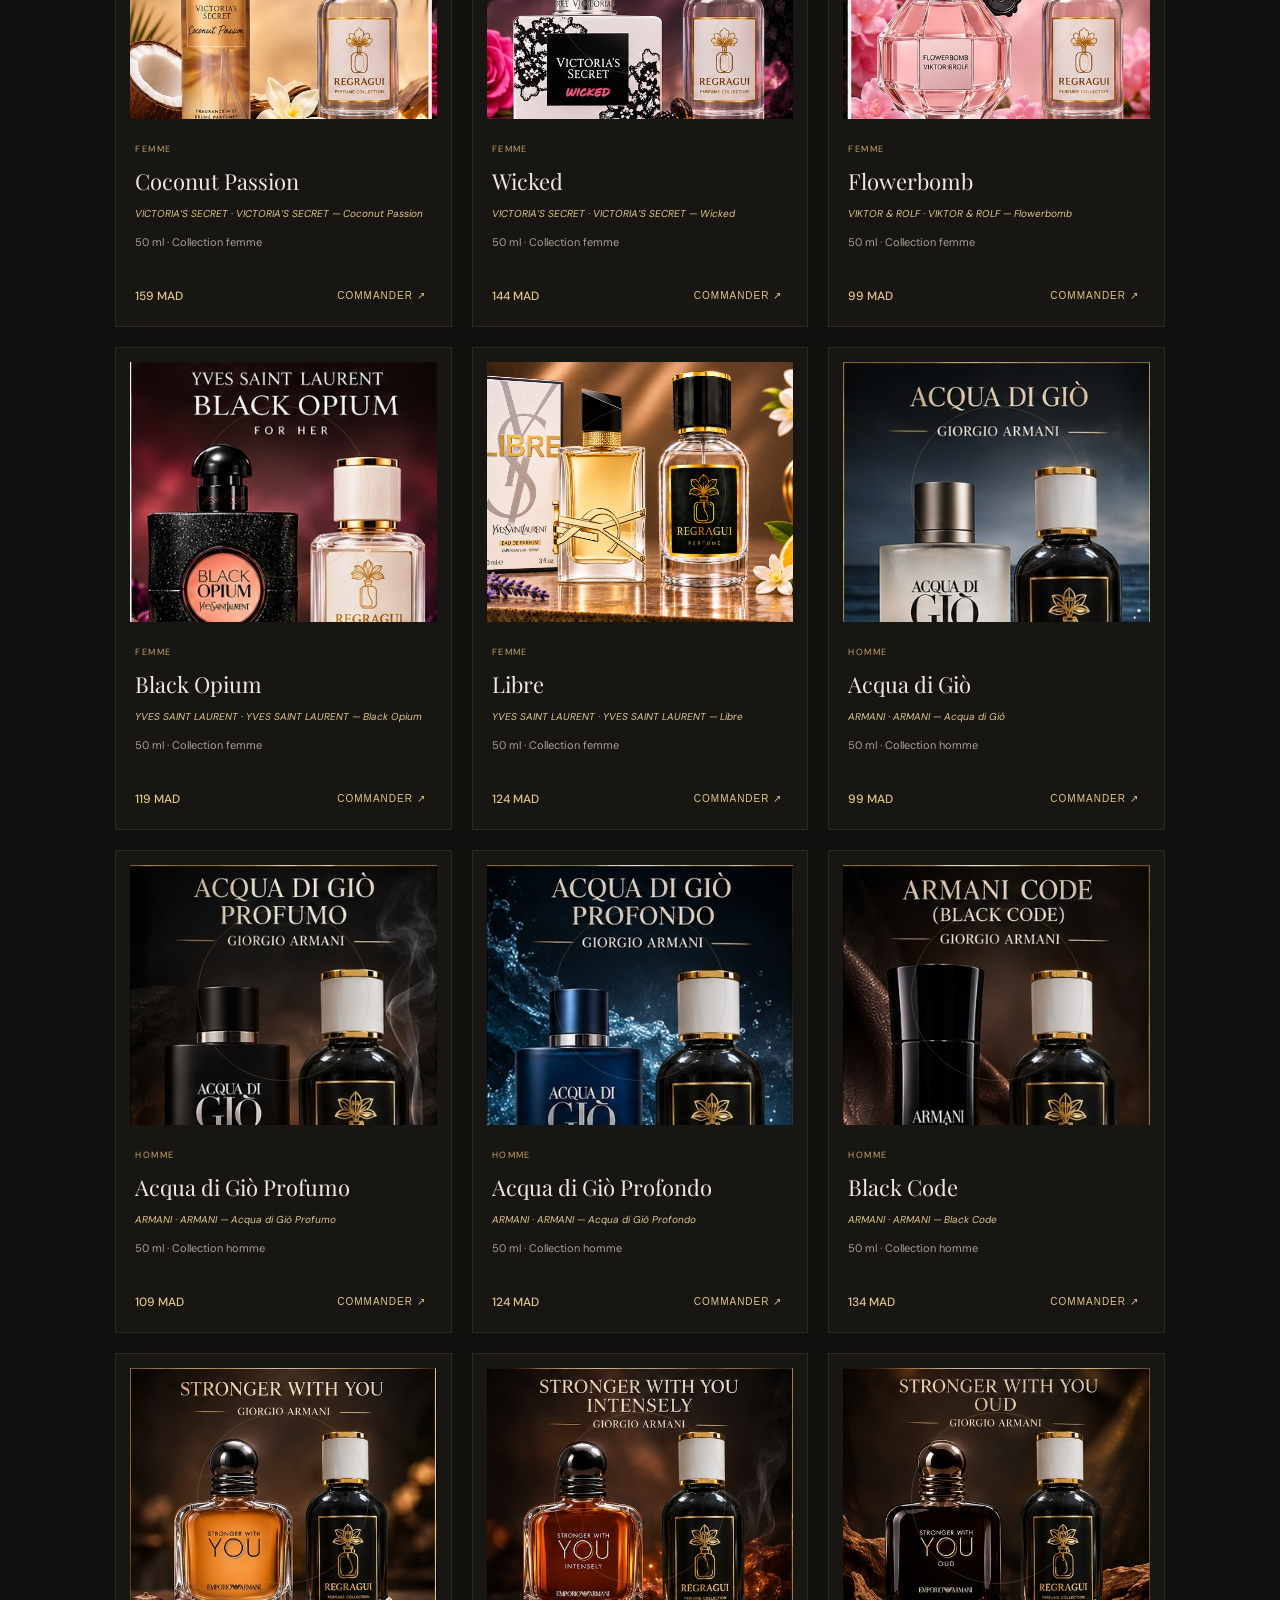
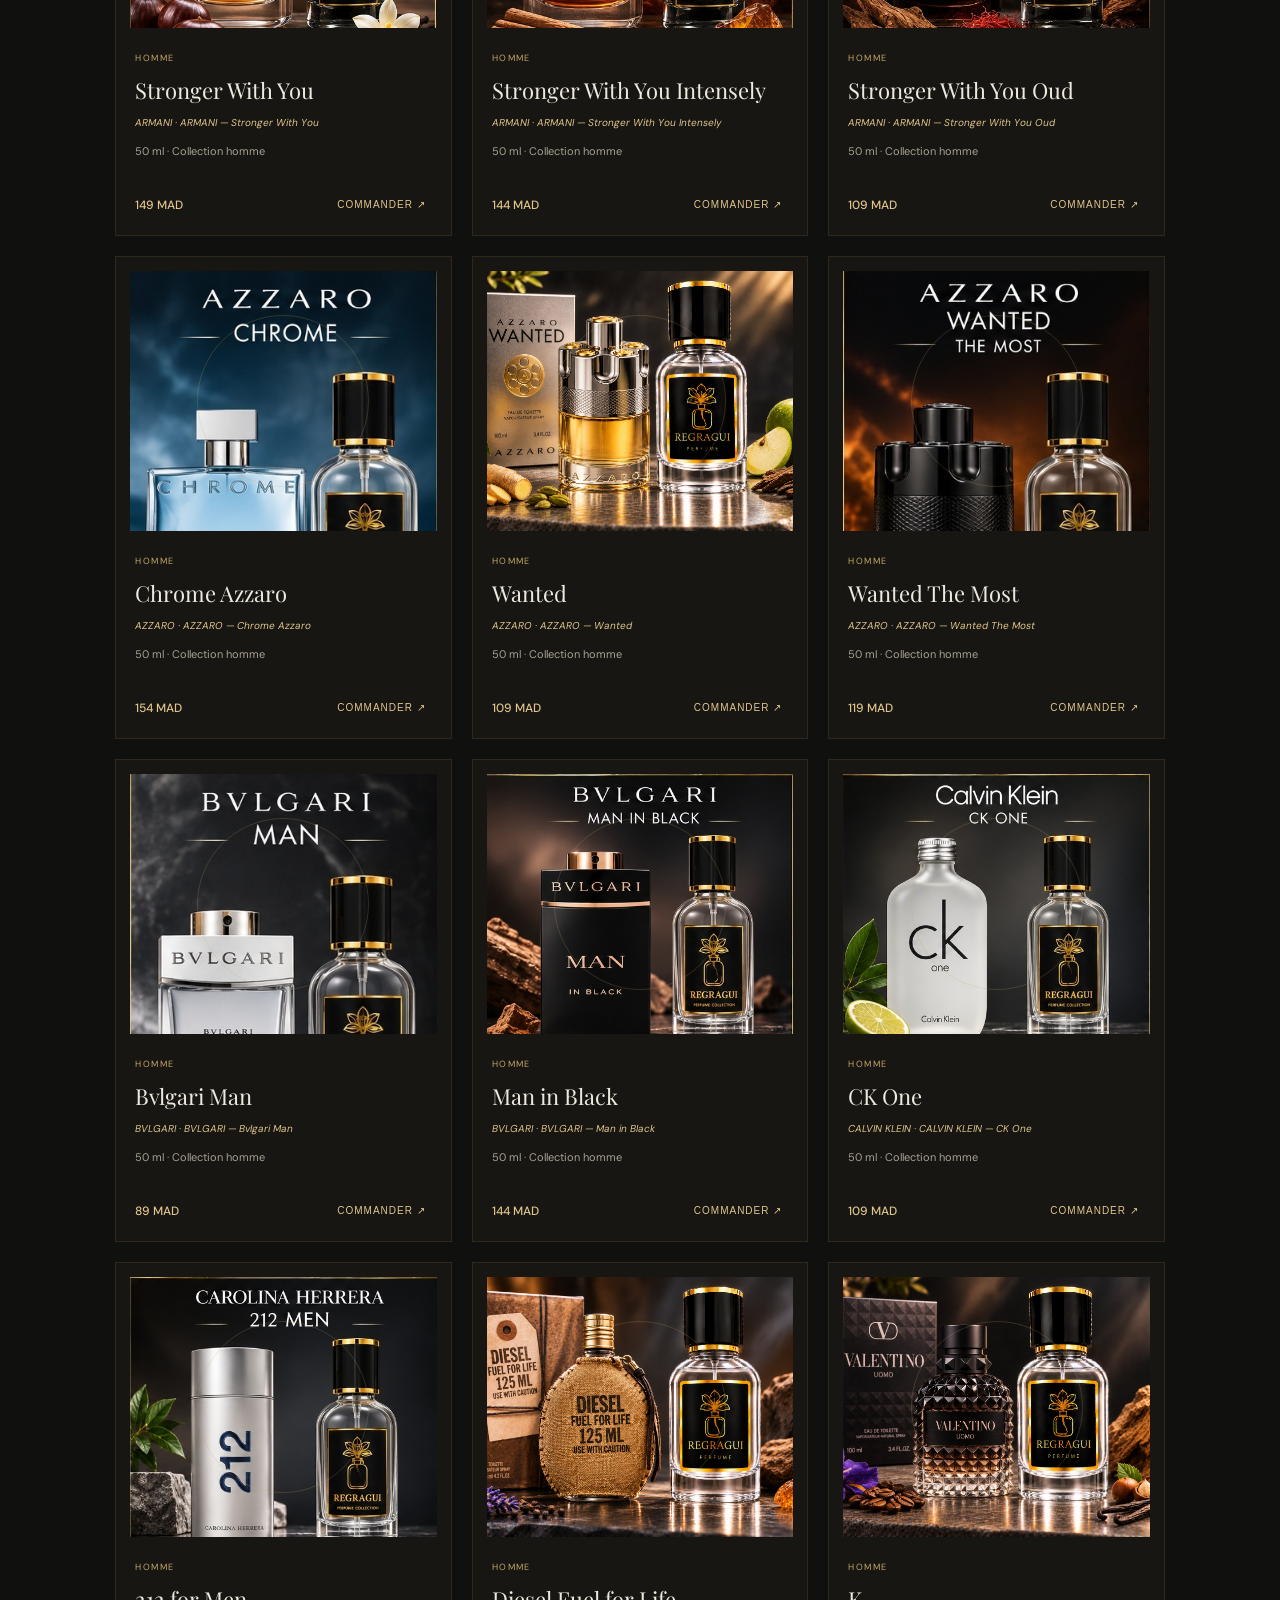
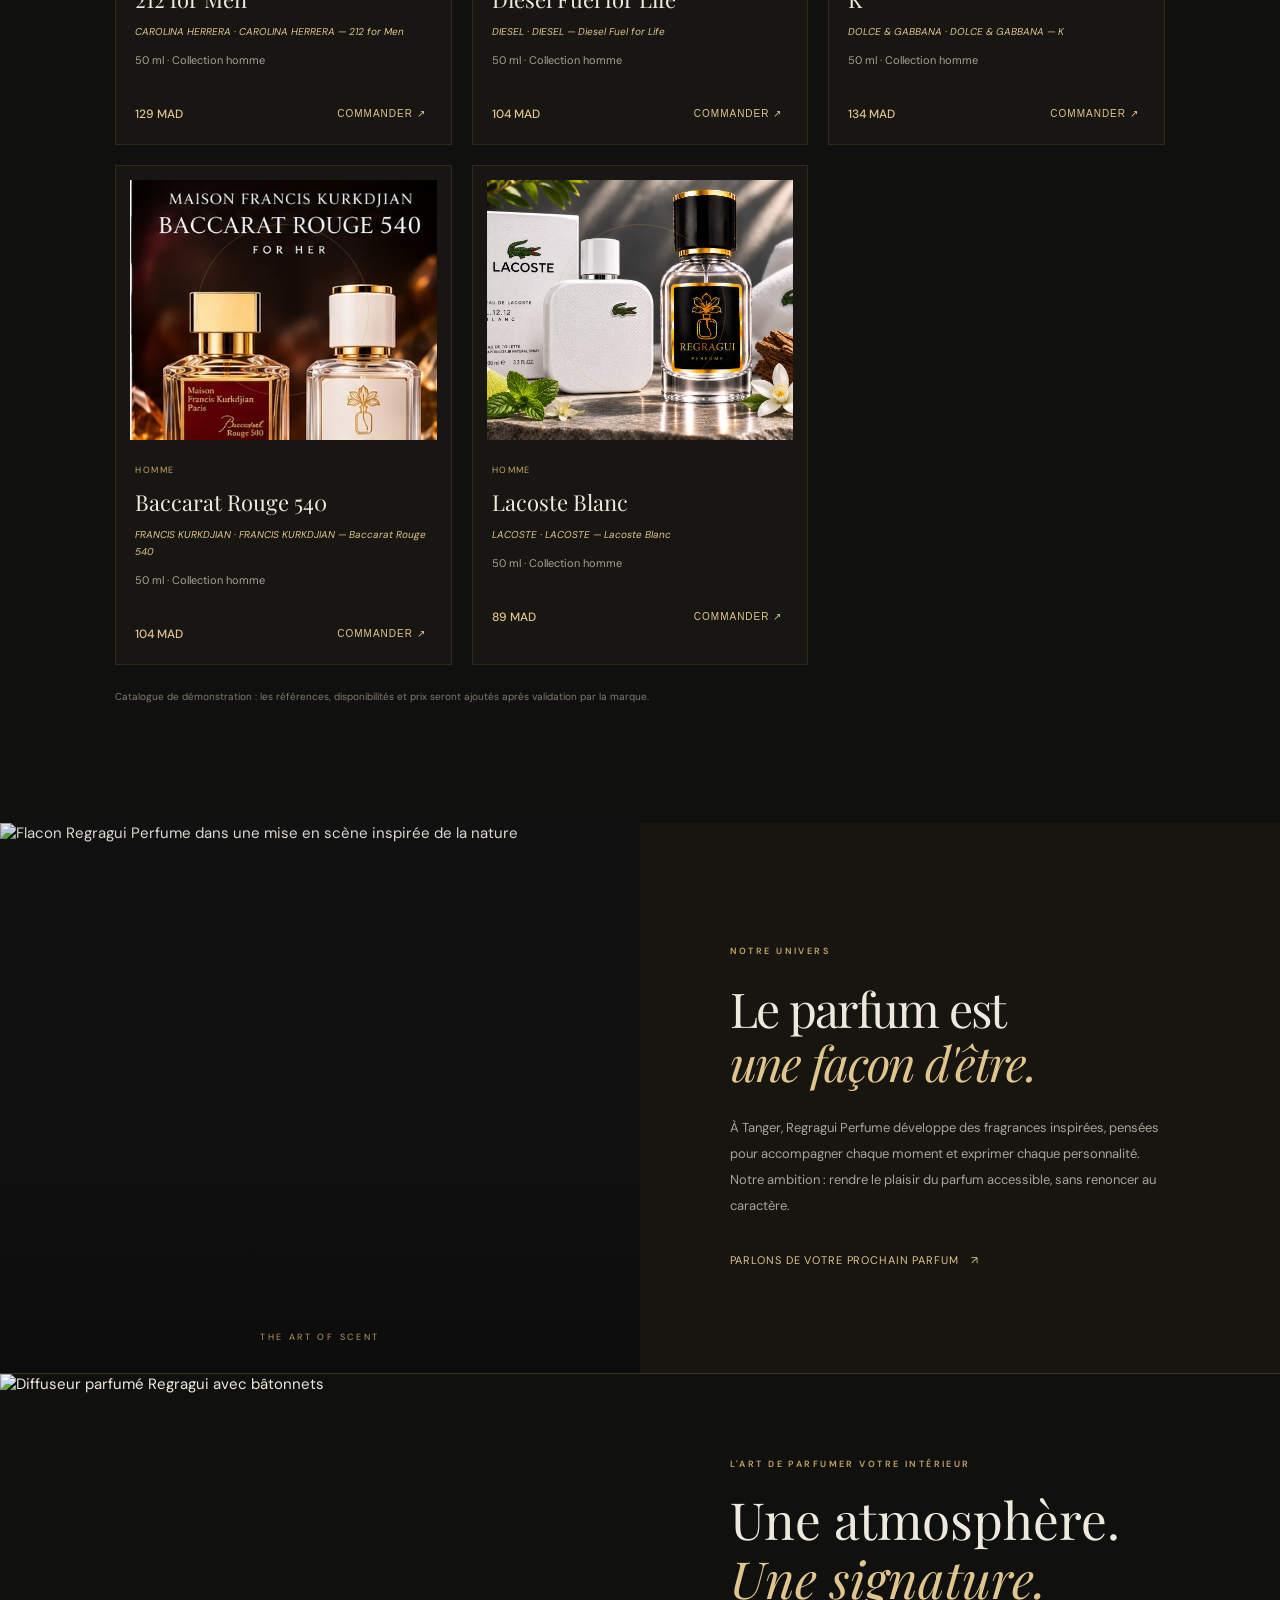
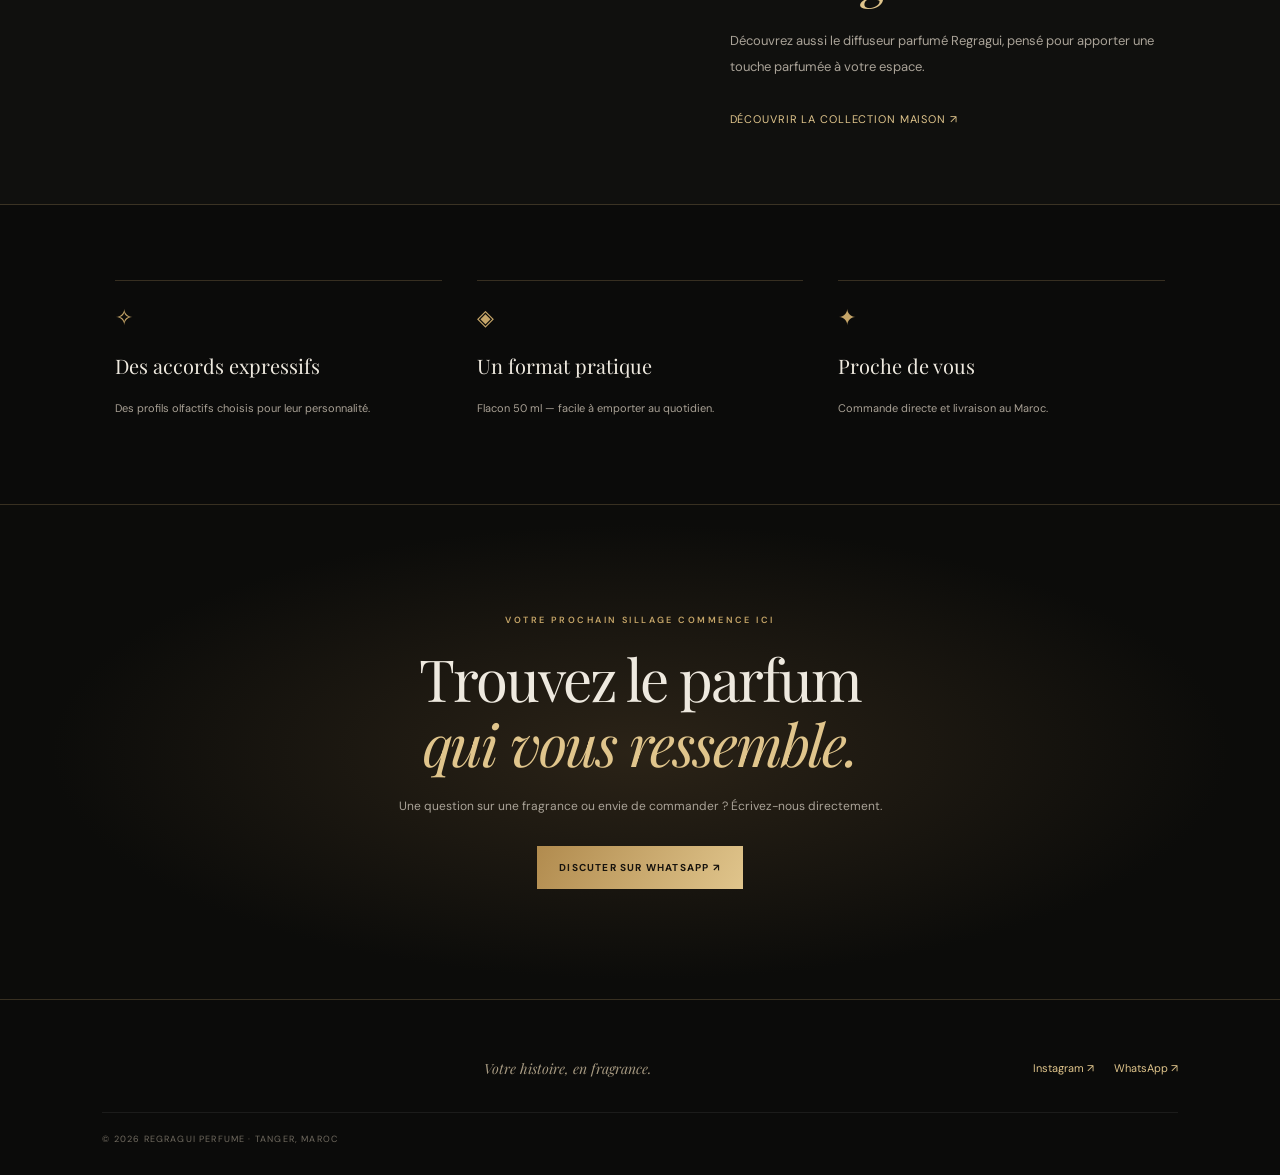
==== commit ba272b62: "Replace catalogue R marks with Regragui logo" ====
--- a/catalogue.html
+++ b/catalogue.html
@@ -14,13 +14,12 @@
 <body>
   <div class="scent-intro" id="scentIntro" aria-label="Regragui Perfume" role="status">
     <div class="scent-smoke scent-smoke-one"></div><div class="scent-smoke scent-smoke-two"></div><div class="scent-smoke scent-smoke-three"></div>
-    <div class="scent-intro-brand"><span class="scent-intro-mark">R</span><span class="scent-intro-name">REGRAGUI<small>PERFUME · TANGER</small></span></div>
+    <div class="scent-intro-brand"><img class="scent-intro-logo" src="assets/regragui-brand-logo.svg" alt="Regragui Perfume"></div>
   </div>
   <div class="announcement" data-i18n="announcement">Livraison partout au Maroc · Commande directe sur WhatsApp</div>
   <header class="site-header">
     <a class="brand" href="index.html#home" aria-label="Regragui Perfume home">
-      <span class="brand-mark" aria-hidden="true">R</span>
-      <span class="brand-name">REGRAGUI <small>PERFUME</small></span>
+      <img class="brand-logo" src="assets/regragui-brand-logo.svg" alt="Regragui Perfume">
     </a>
     <button class="menu-toggle" id="menuToggle" aria-label="Open menu" aria-expanded="false">☰</button>
     <nav class="main-nav" id="mainNav">
@@ -119,7 +118,7 @@
   </main>
 
   <footer class="site-footer">
-    <a class="brand footer-brand" href="index.html#home"><span class="brand-mark">R</span><span class="brand-name">REGRAGUI <small>PERFUME</small></span></a>
+    <a class="brand footer-brand" href="index.html#home"><img class="brand-logo footer-logo" src="assets/regragui-brand-logo.svg" alt="Regragui Perfume"></a>
     <p data-i18n="footerLine">Votre histoire, en fragrance.</p>
     <div class="footer-links"><a href="https://www.instagram.com/regraguiperfume/" target="_blank" rel="noopener">Instagram ↗</a><a href="https://wa.me/212766384091" target="_blank" rel="noopener">WhatsApp ↗</a></div>
     <small>© <span id="year"></span> REGRAGUI PERFUME · TANGER, MAROC</small>
--- a/styles.css
+++ b/styles.css
@@ -116,3 +116,18 @@
 }
 
 .order-modal{position:fixed;inset:0;z-index:1000;display:none;align-items:center;justify-content:center;padding:20px}.order-modal.is-open{display:flex}.order-modal-backdrop{position:absolute;inset:0;background:rgba(0,0,0,.78);backdrop-filter:blur(5px)}.order-dialog{position:relative;z-index:1;width:min(100%,520px);max-height:90vh;overflow:auto;background:#11100d;border:1px solid rgba(197,165,104,.48);padding:34px;box-shadow:0 25px 80px rgba(0,0,0,.55);color:var(--ivory)}.order-close{position:absolute;top:12px;right:16px;border:0;background:none;color:var(--gold2);font-size:30px;cursor:pointer}.order-dialog h2{font:400 clamp(28px,4vw,38px)/1.15 var(--serif);margin:10px 30px 12px 0}.order-product{color:var(--gold2);font-size:13px;border-bottom:1px solid var(--line);padding-bottom:17px;margin-bottom:20px}.order-dialog form{display:grid;gap:14px}.order-dialog label{display:grid;gap:7px;color:#c9c0b2;font-size:12px}.order-dialog input,.order-dialog textarea{width:100%;border:1px solid rgba(197,165,104,.28);background:#090908;color:#f4eee3;padding:13px 14px;font:inherit;outline:none}.order-dialog input:focus,.order-dialog textarea:focus{border-color:var(--gold2)}.order-dialog textarea{resize:vertical;min-height:78px}.order-submit{width:100%;margin-top:5px;cursor:pointer}.order-privacy{font-size:11px;line-height:1.6;color:#8e887e;text-align:center;margin:0}@media(max-width:600px){.order-modal{padding:12px}.order-dialog{padding:28px 20px;max-height:94vh}}
+
+/* Cinematic fragrance intro */
+.scent-intro{position:fixed;inset:0;z-index:2000;display:grid;place-items:center;overflow:hidden;background:radial-gradient(ellipse at 50% 55%,#211b12 0%,#0b0b0a 58%,#050504 100%);animation:scentIntroOut 1s ease 2.35s forwards;pointer-events:none}
+.scent-intro-brand{position:relative;z-index:2;display:grid;justify-items:center;gap:15px;opacity:0;transform:translateY(12px);animation:scentBrandIn 1.15s ease .35s forwards}
+.scent-intro-mark{width:66px;height:66px;border:1px solid rgba(224,197,140,.8);border-radius:50%;display:grid;place-items:center;color:#e0c58c;font:42px var(--serif);box-shadow:0 0 34px rgba(197,165,104,.18)}
+.scent-intro-name{color:#eee9df;font:600 12px var(--sans);letter-spacing:.34em;text-align:center}.scent-intro-name small{display:block;margin-top:8px;color:#c5a568;font-size:8px;letter-spacing:.35em}
+.scent-smoke{position:absolute;width:min(75vw,760px);height:min(75vw,760px);border-radius:50%;filter:blur(48px);opacity:0;background:radial-gradient(ellipse at 50% 50%,rgba(211,201,180,.20) 0%,rgba(171,151,119,.12) 22%,rgba(117,107,91,.07) 42%,transparent 70%);mix-blend-mode:screen;will-change:transform,opacity}
+.scent-smoke-one{left:-22%;bottom:-45%;animation:smokeRise 3.6s ease-out .05s forwards}
+.scent-smoke-two{right:-24%;bottom:-48%;animation:smokeRiseTwo 3.8s ease-out .2s forwards}
+.scent-smoke-three{left:18%;bottom:-58%;width:min(65vw,640px);height:min(65vw,640px);animation:smokeRise 3.9s ease-out .45s forwards}
+@keyframes smokeRise{0%{opacity:0;transform:translate3d(-8%,18%,0) scale(.72) rotate(-12deg)}25%{opacity:.8}100%{opacity:0;transform:translate3d(12%,-105%,0) scale(1.55) rotate(18deg)}}
+@keyframes smokeRiseTwo{0%{opacity:0;transform:translate3d(10%,20%,0) scale(.68) rotate(12deg)}25%{opacity:.72}100%{opacity:0;transform:translate3d(-12%,-110%,0) scale(1.65) rotate(-20deg)}}
+@keyframes scentBrandIn{to{opacity:1;transform:translateY(0)}}
+@keyframes scentIntroOut{to{opacity:0;visibility:hidden}}
+@media(prefers-reduced-motion:reduce){.scent-intro{animation:scentIntroOut .4s ease .3s forwards}.scent-intro-brand,.scent-smoke{animation:none;opacity:1}}
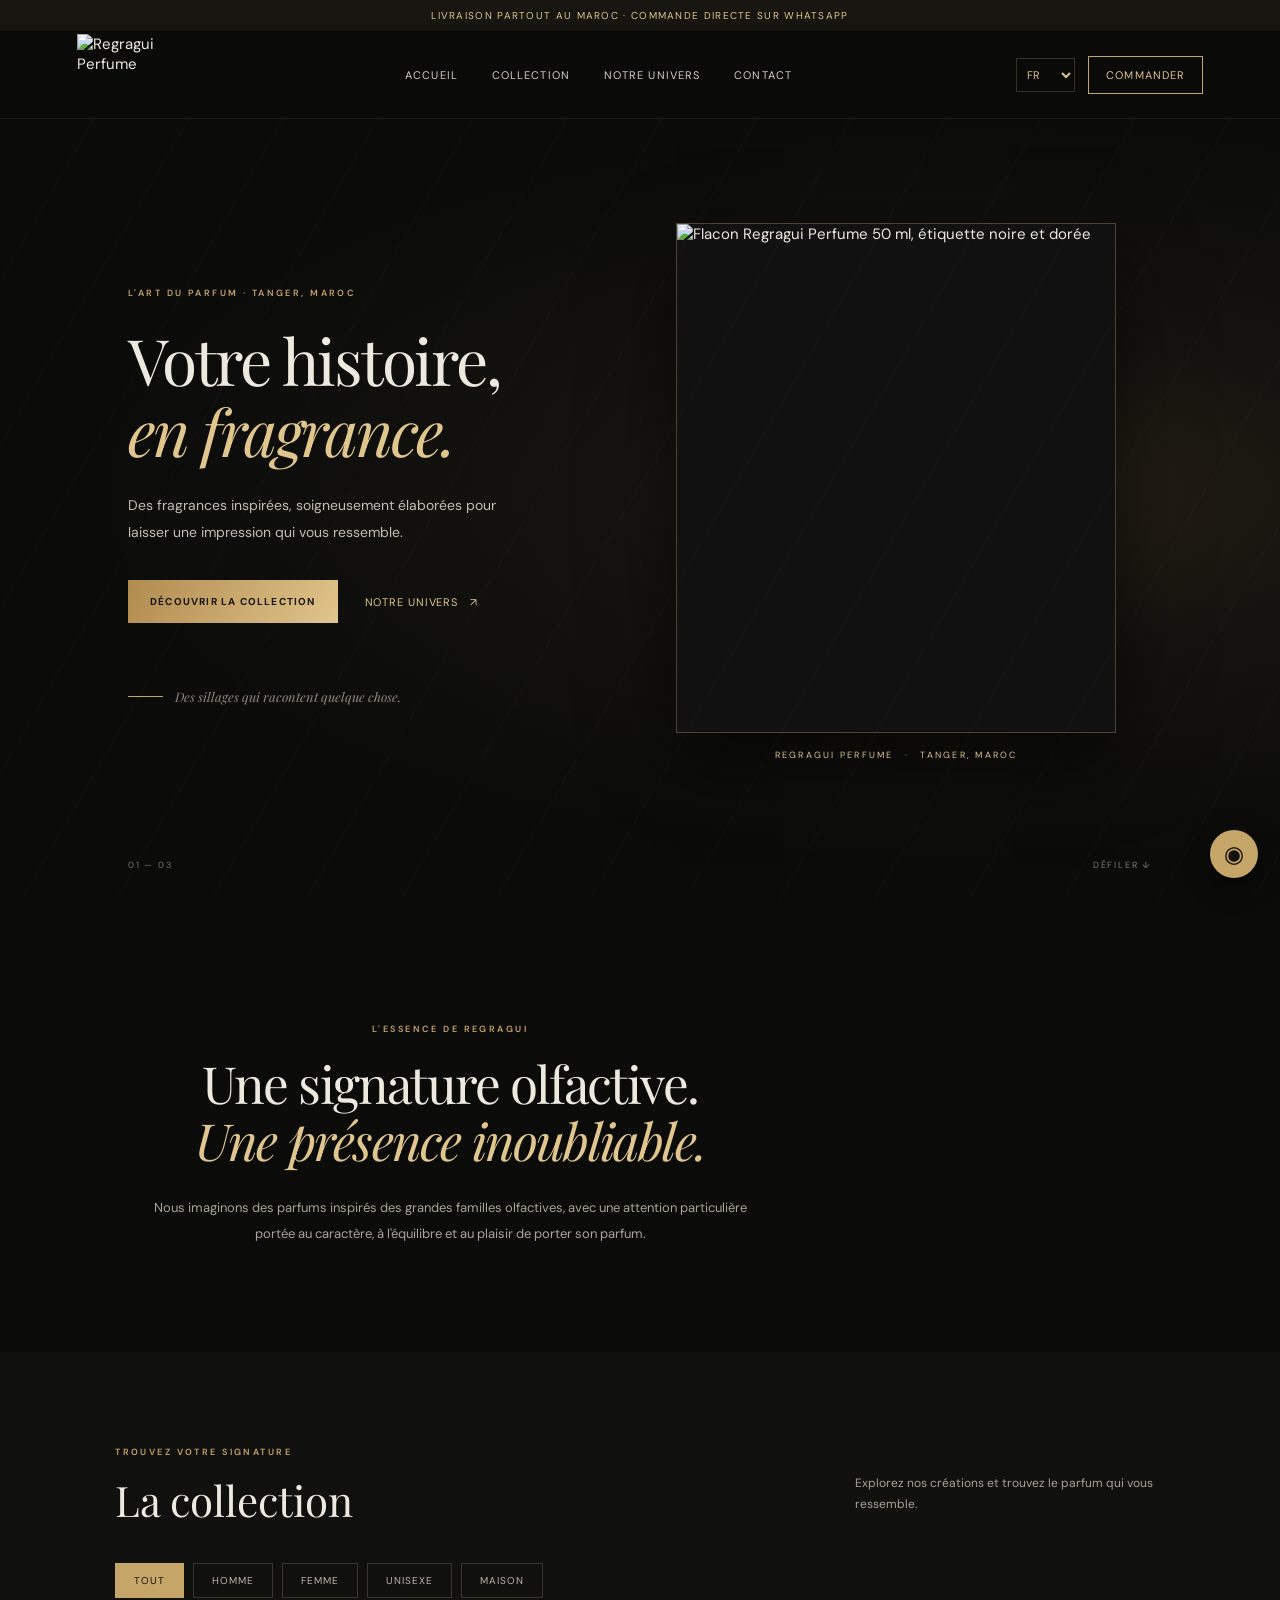
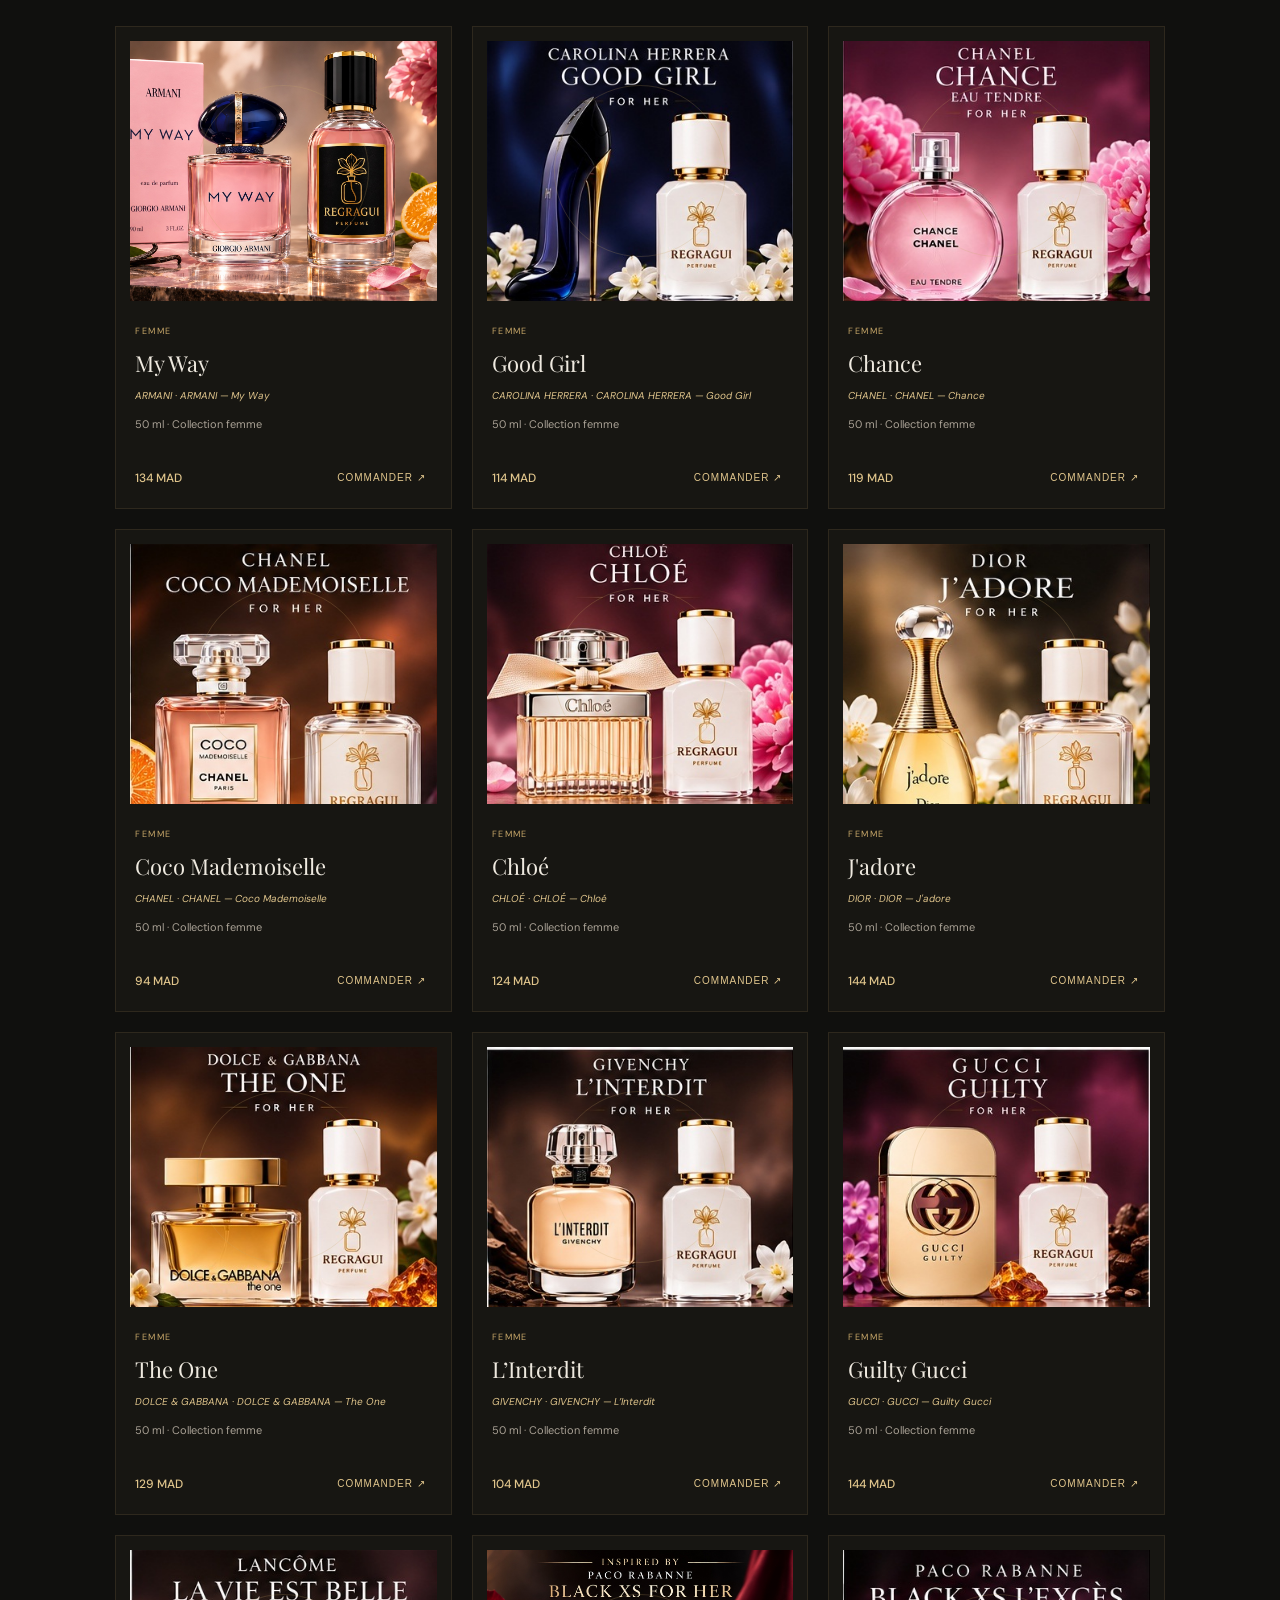
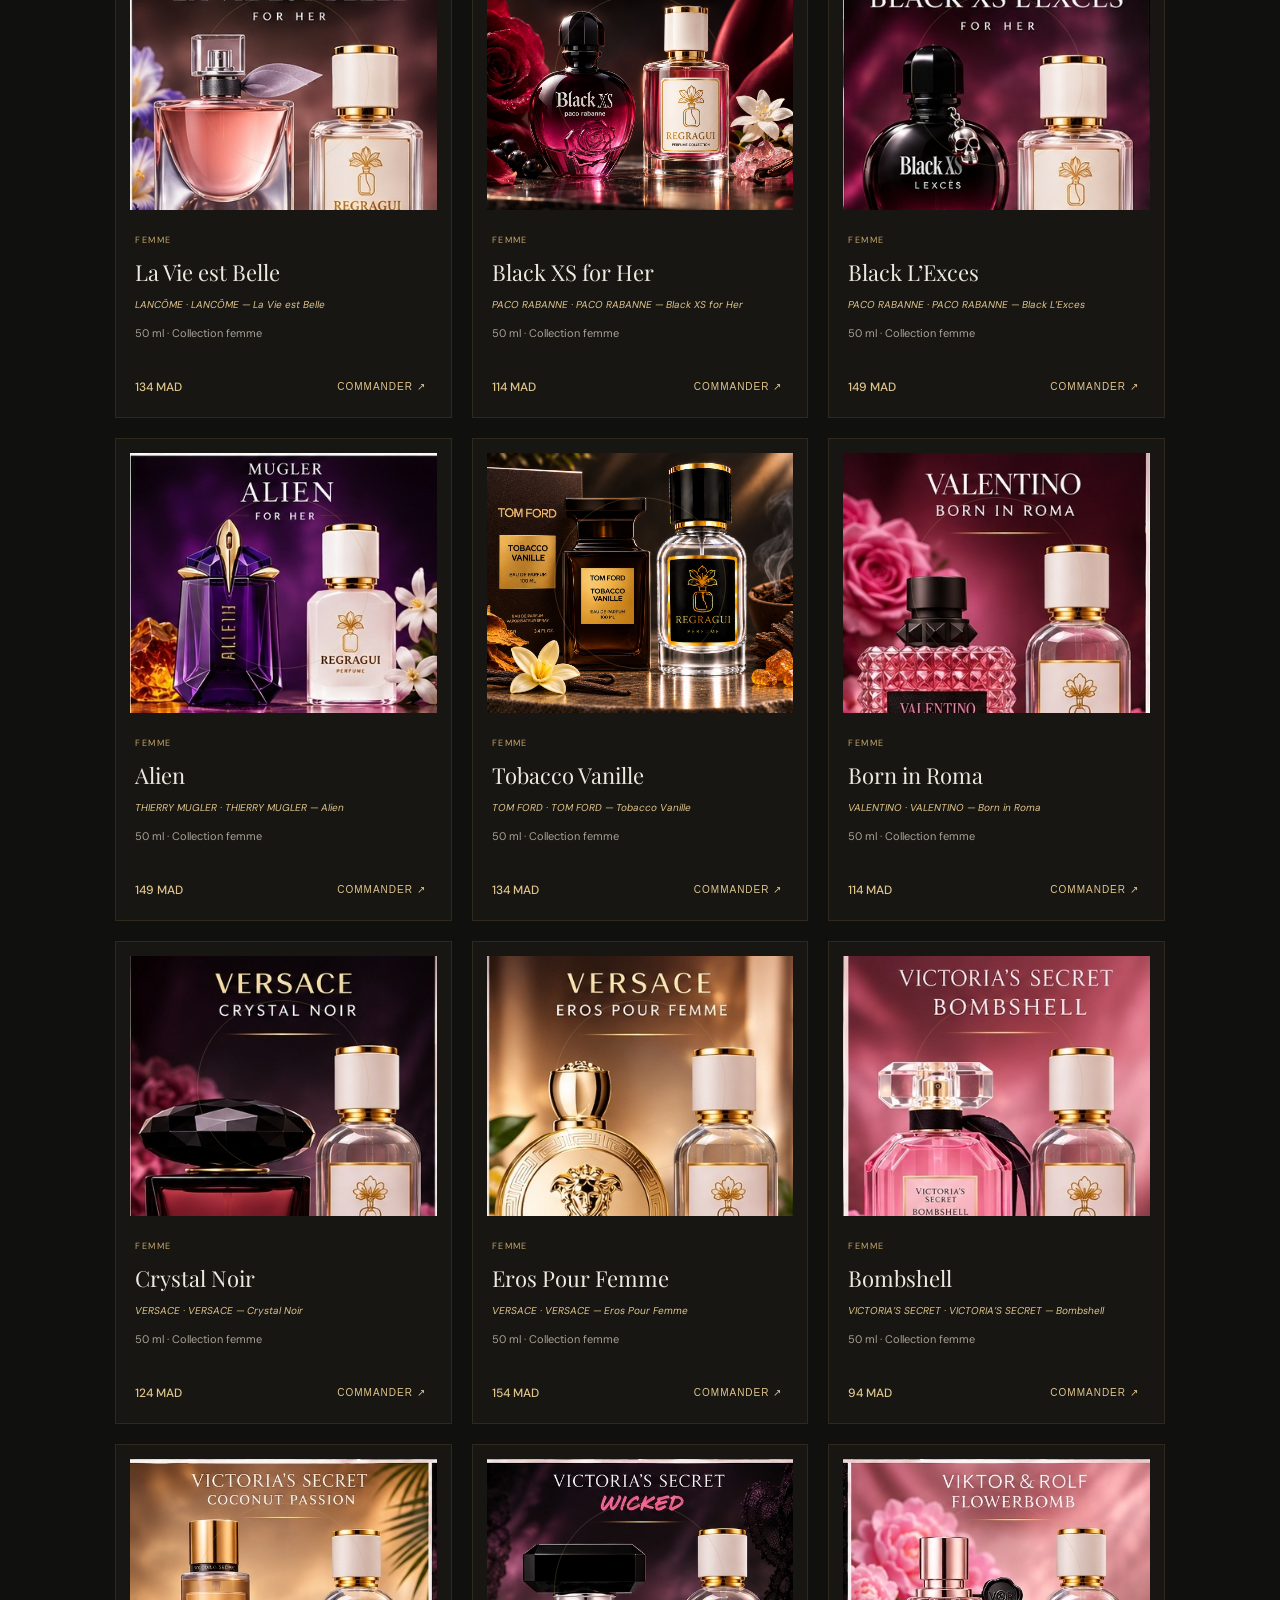
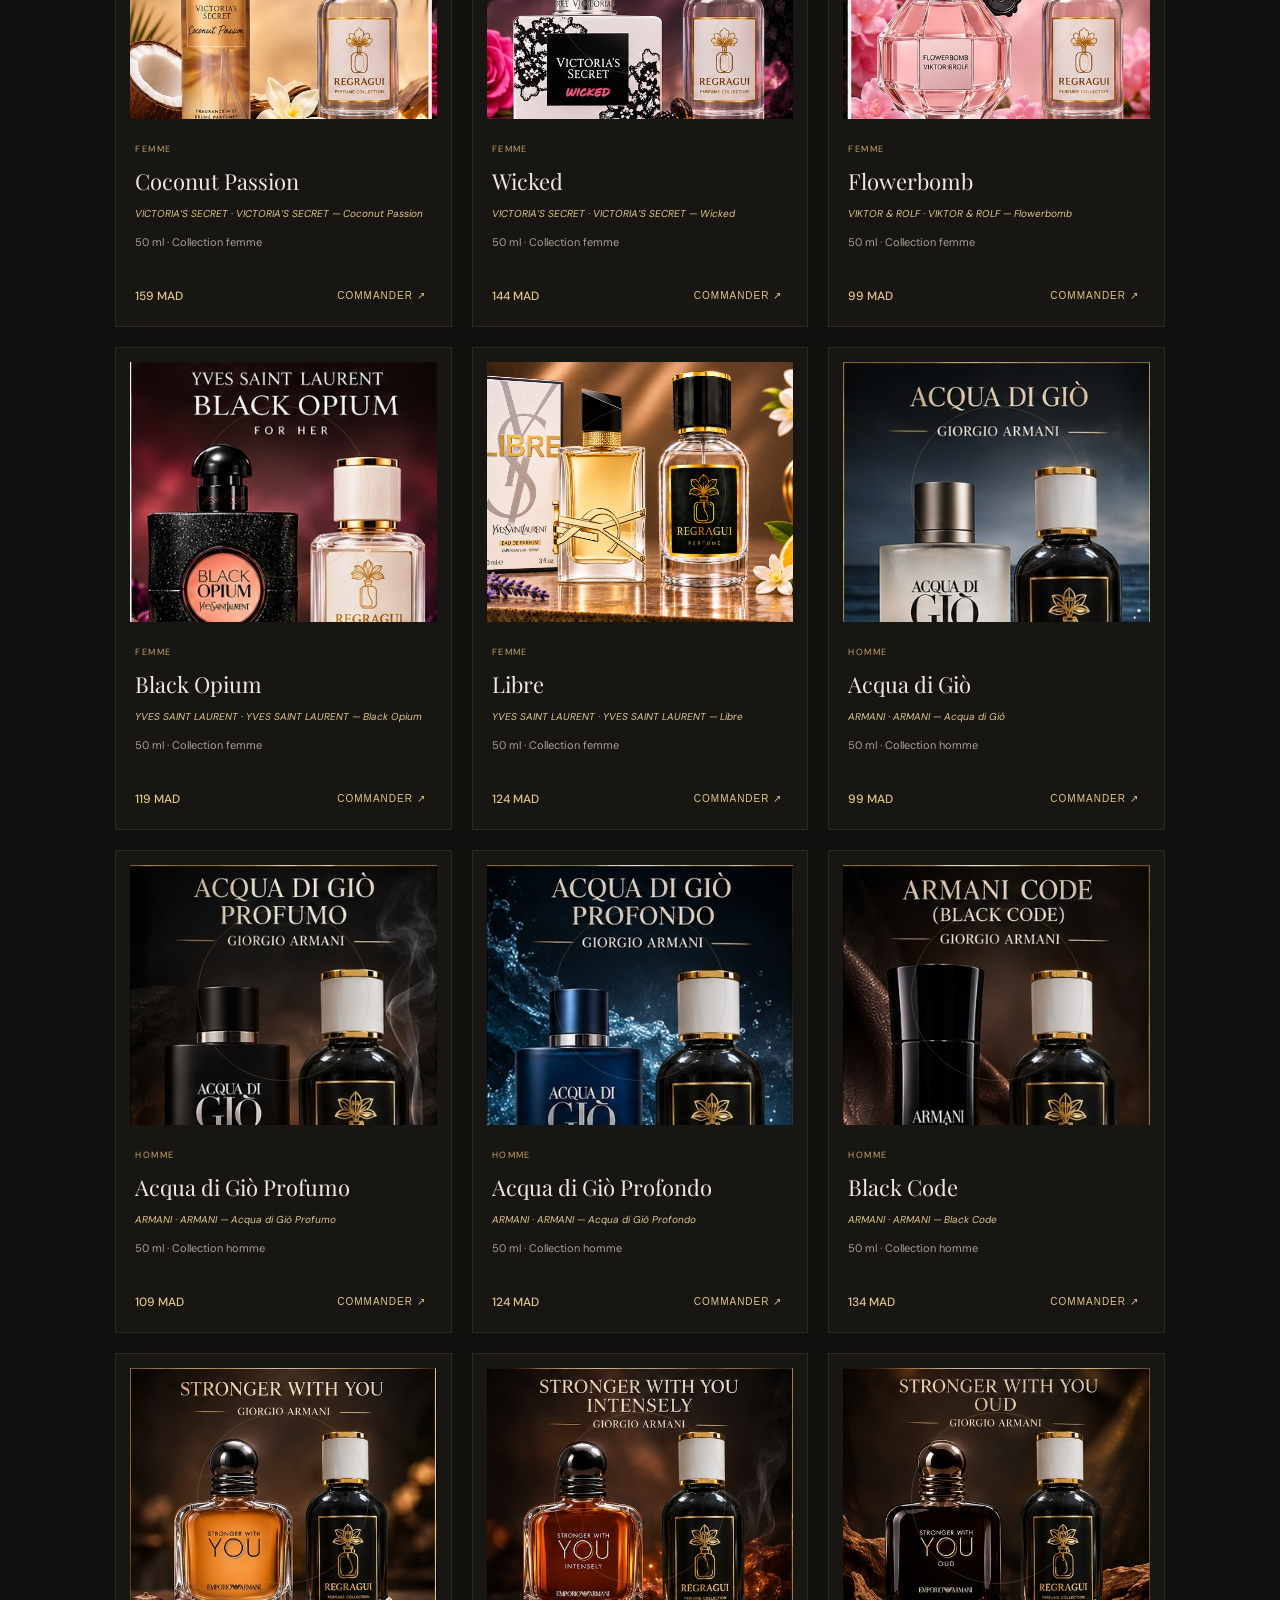
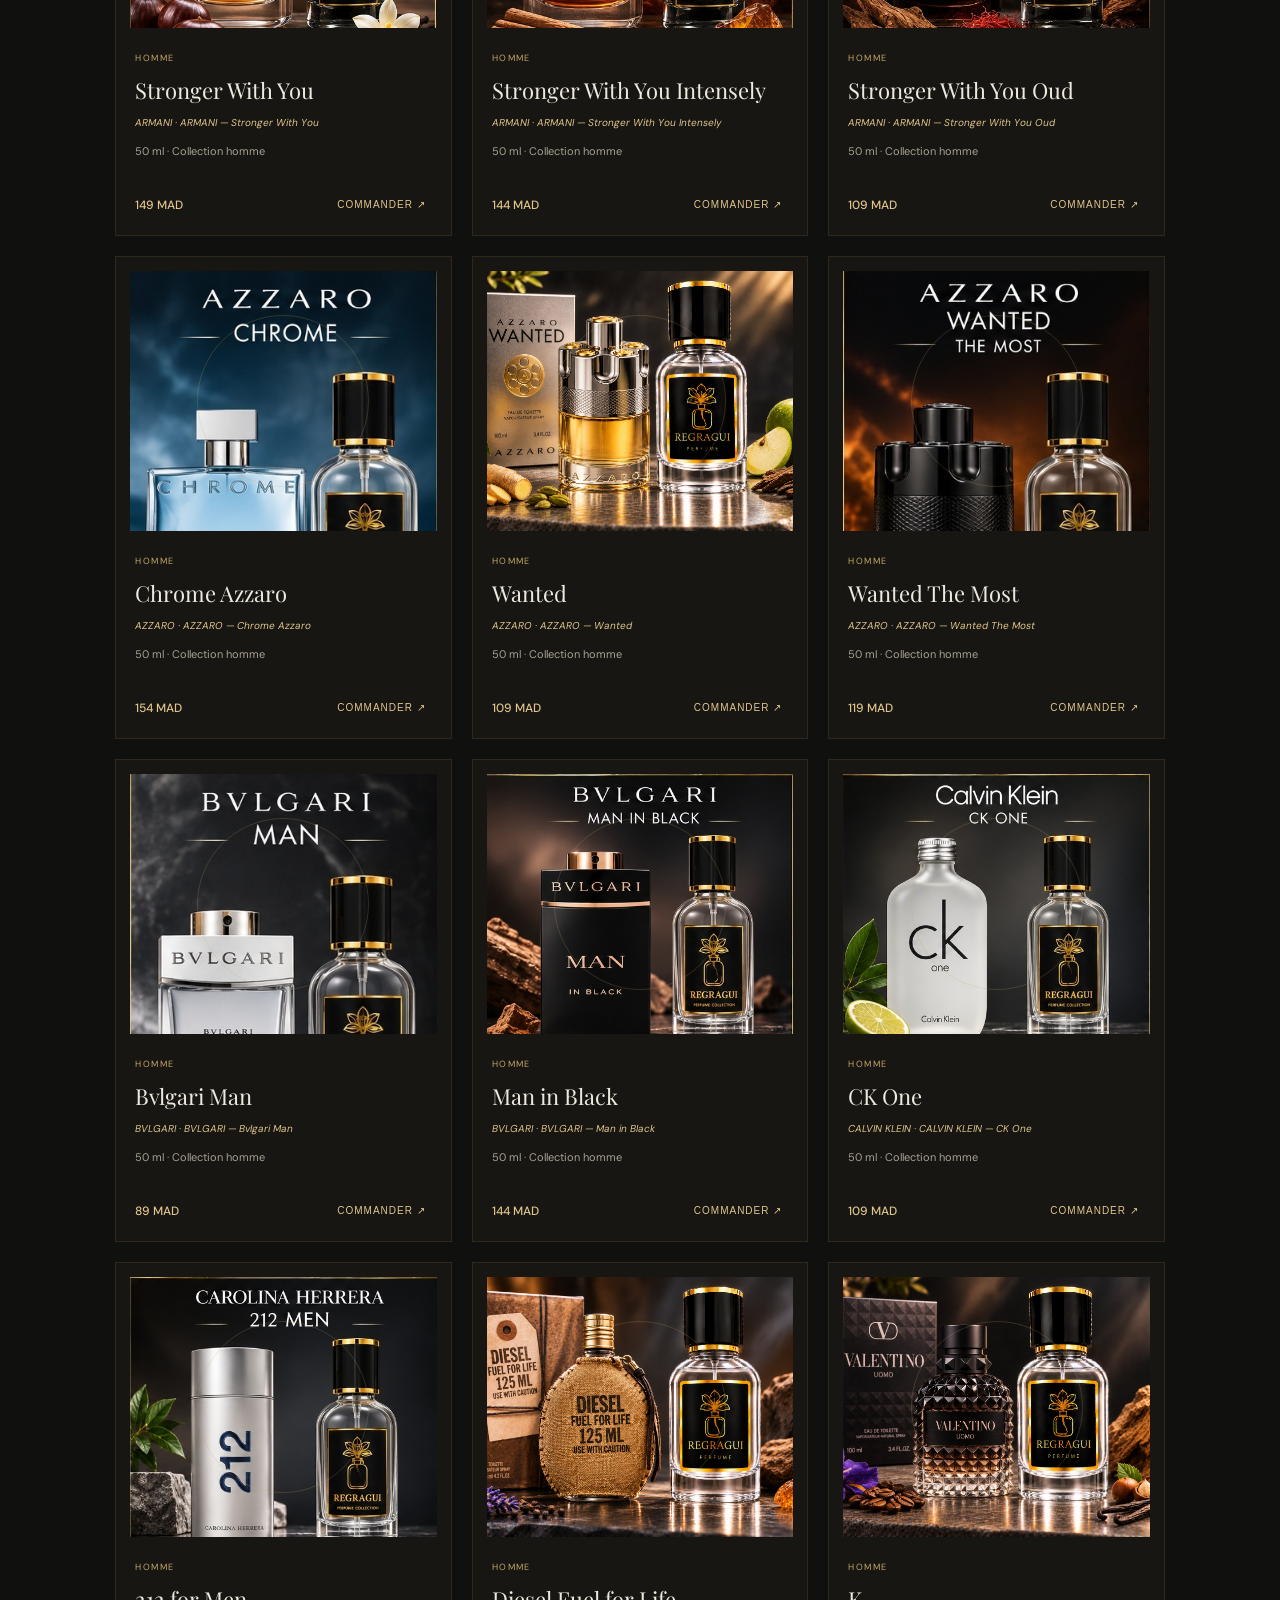
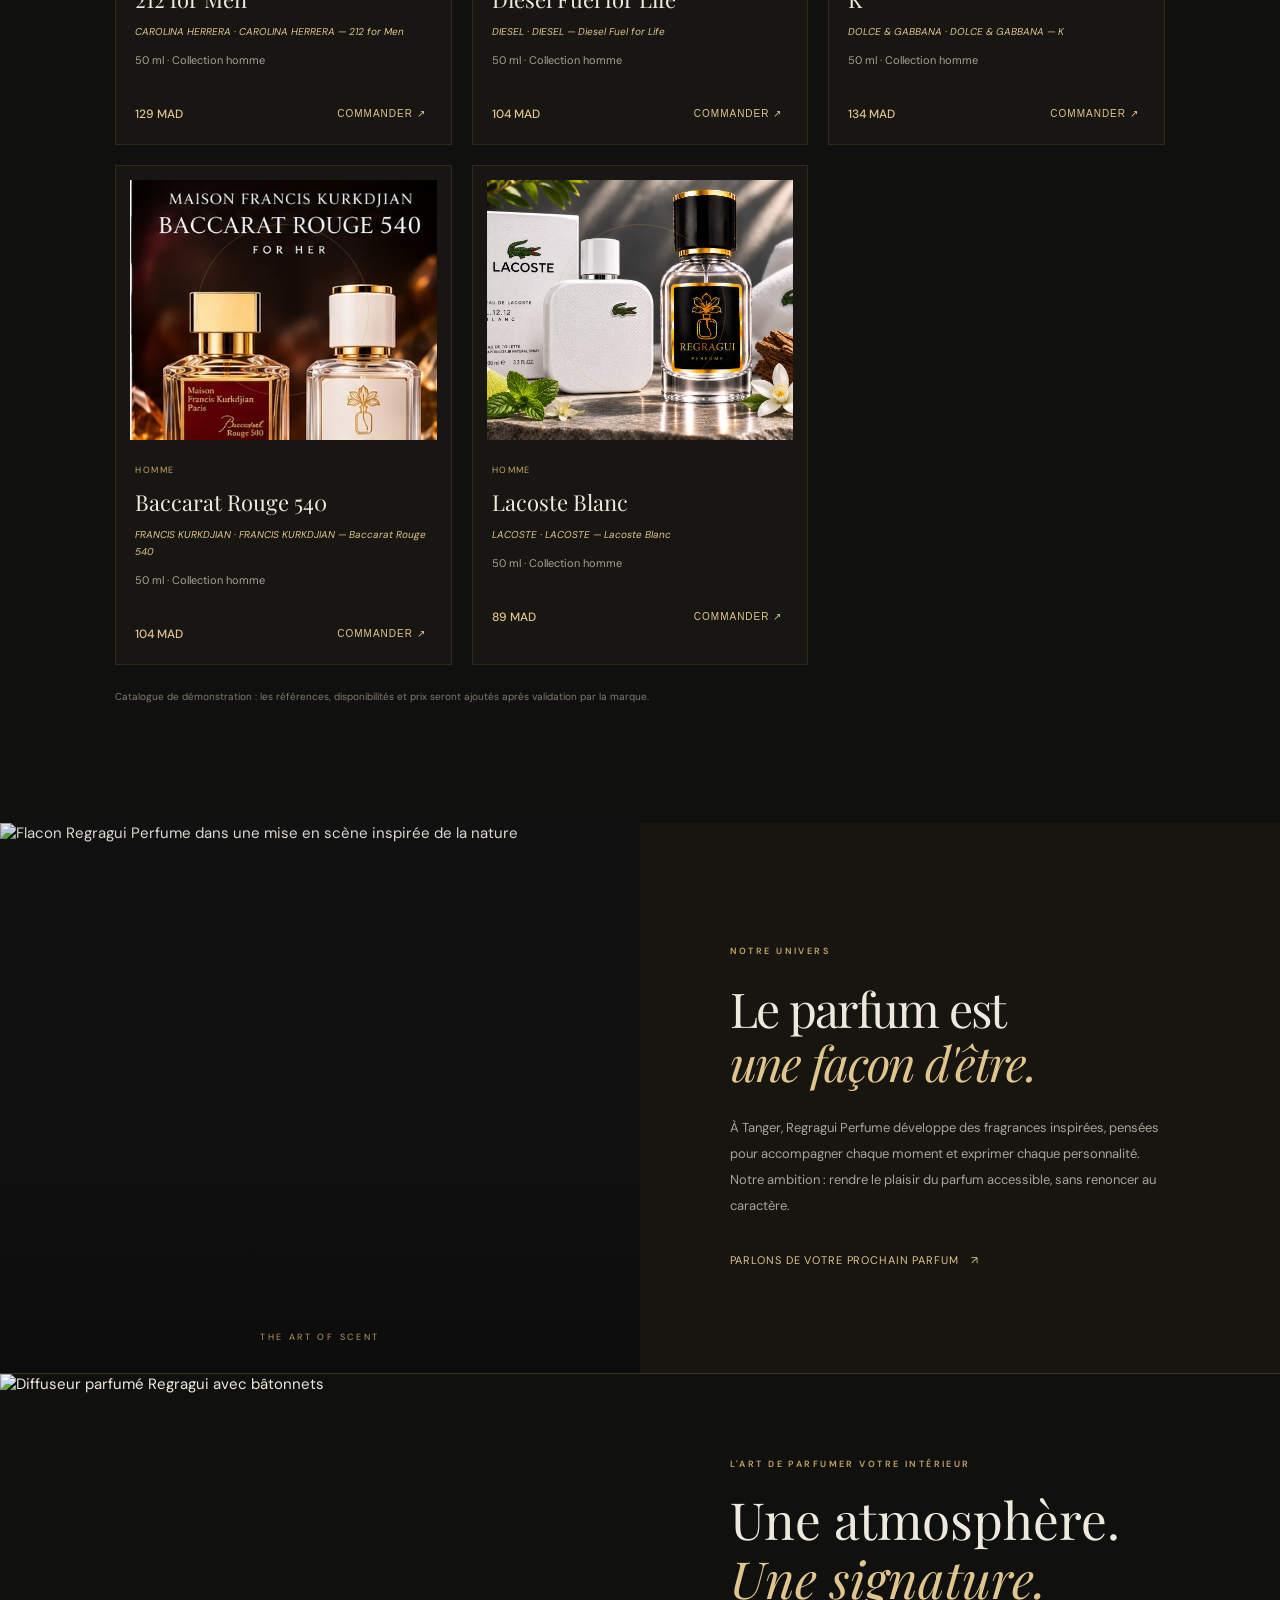
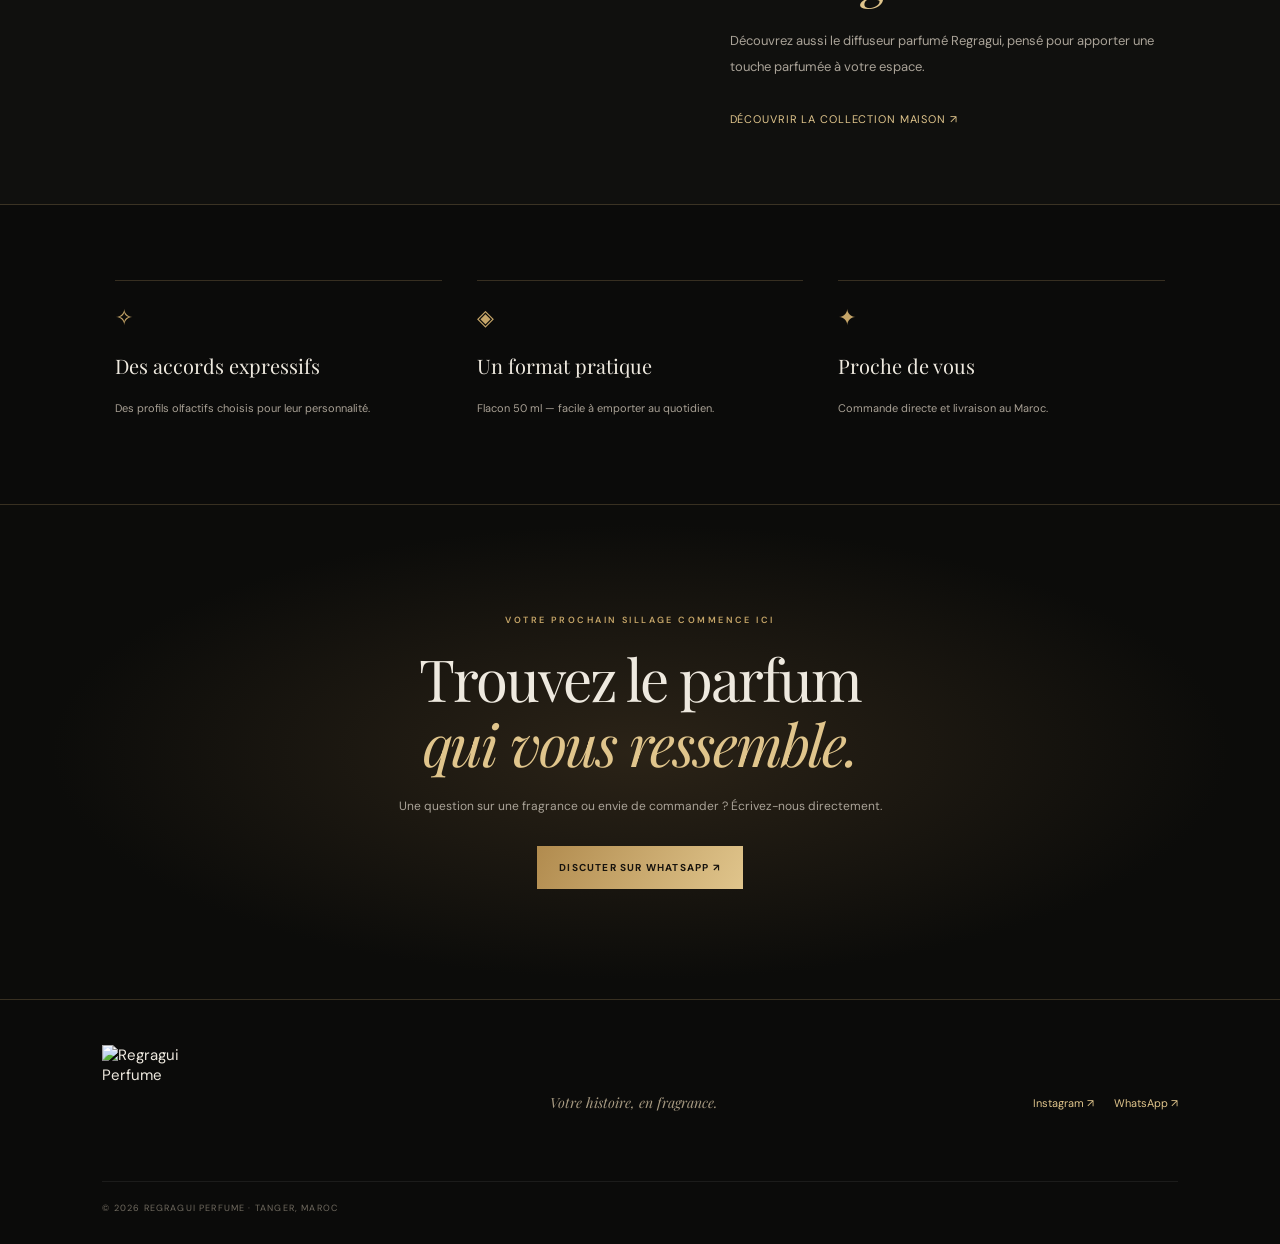
==== commit b4c50d8d: "Use original Regragui brand logo on catalogue" ====
--- a/catalogue.html
+++ b/catalogue.html
@@ -14,12 +14,12 @@
 <body>
   <div class="scent-intro" id="scentIntro" aria-label="Regragui Perfume" role="status">
     <div class="scent-smoke scent-smoke-one"></div><div class="scent-smoke scent-smoke-two"></div><div class="scent-smoke scent-smoke-three"></div>
-    <div class="scent-intro-brand"><img class="scent-intro-logo" src="assets/regragui-brand-logo.svg" alt="Regragui Perfume"></div>
+    <div class="scent-intro-brand"><img class="scent-intro-logo" src="assets/regragui-brand-logo.jpg" alt="Regragui Perfume"></div>
   </div>
   <div class="announcement" data-i18n="announcement">Livraison partout au Maroc · Commande directe sur WhatsApp</div>
   <header class="site-header">
     <a class="brand" href="index.html#home" aria-label="Regragui Perfume home">
-      <img class="brand-logo" src="assets/regragui-brand-logo.svg" alt="Regragui Perfume">
+      <img class="brand-logo" src="assets/regragui-brand-logo.jpg" alt="Regragui Perfume">
     </a>
     <button class="menu-toggle" id="menuToggle" aria-label="Open menu" aria-expanded="false">☰</button>
     <nav class="main-nav" id="mainNav">
@@ -118,7 +118,7 @@
   </main>
 
   <footer class="site-footer">
-    <a class="brand footer-brand" href="index.html#home"><img class="brand-logo footer-logo" src="assets/regragui-brand-logo.svg" alt="Regragui Perfume"></a>
+    <a class="brand footer-brand" href="index.html#home"><img class="brand-logo footer-logo" src="assets/regragui-brand-logo.jpg" alt="Regragui Perfume"></a>
     <p data-i18n="footerLine">Votre histoire, en fragrance.</p>
     <div class="footer-links"><a href="https://www.instagram.com/regraguiperfume/" target="_blank" rel="noopener">Instagram ↗</a><a href="https://wa.me/212766384091" target="_blank" rel="noopener">WhatsApp ↗</a></div>
     <small>© <span id="year"></span> REGRAGUI PERFUME · TANGER, MAROC</small>
--- a/styles.css
+++ b/styles.css
@@ -131,3 +131,19 @@
 @keyframes scentBrandIn{to{opacity:1;transform:translateY(0)}}
 @keyframes scentIntroOut{to{opacity:0;visibility:hidden}}
 @media(prefers-reduced-motion:reduce){.scent-intro{animation:scentIntroOut .4s ease .3s forwards}.scent-intro-brand,.scent-smoke{animation:none;opacity:1}}
+
+/* Regragui floral perfume-bottle logo system */
+.site-header{min-height:88px}
+.site-header .brand{display:flex;align-items:center;min-width:0}
+.brand-logo{display:block;width:104px;height:82px;object-fit:contain;object-position:center}
+.footer-logo{width:132px;height:116px}
+.scent-intro-brand{width:min(72vw,390px);display:flex;justify-content:center}
+.scent-intro-logo{display:block;width:100%;height:auto;max-height:72vh;object-fit:contain;filter:drop-shadow(0 0 24px rgba(197,165,104,.12))}
+.scent-intro-brand{opacity:0;transform:translateY(12px);animation:scentBrandIn 1.15s ease .35s forwards}
+.site-footer .brand{display:flex;align-items:center}
+@media(max-width:650px){
+ .site-header{height:76px;min-height:76px}
+ .brand-logo{width:88px;height:70px}
+ .footer-logo{width:118px;height:102px}
+ .scent-intro-brand{width:min(78vw,330px)}
+}
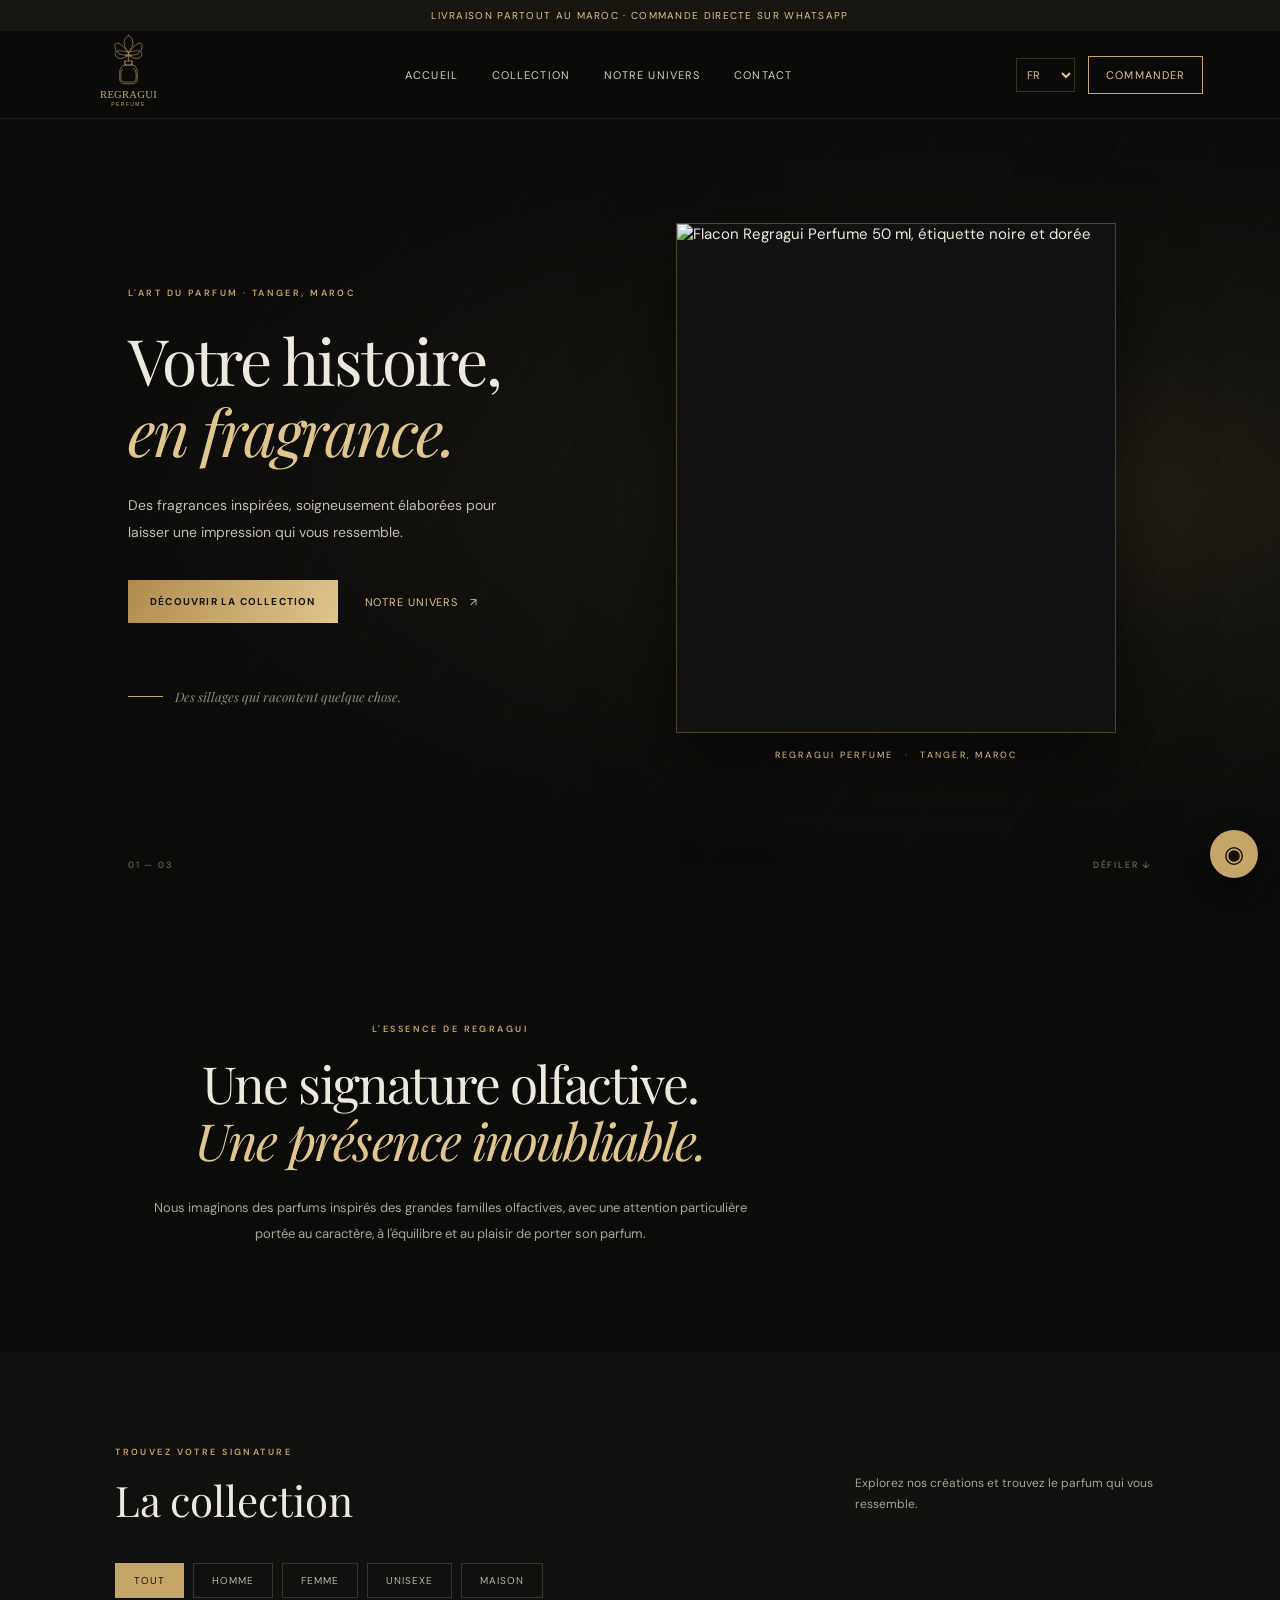
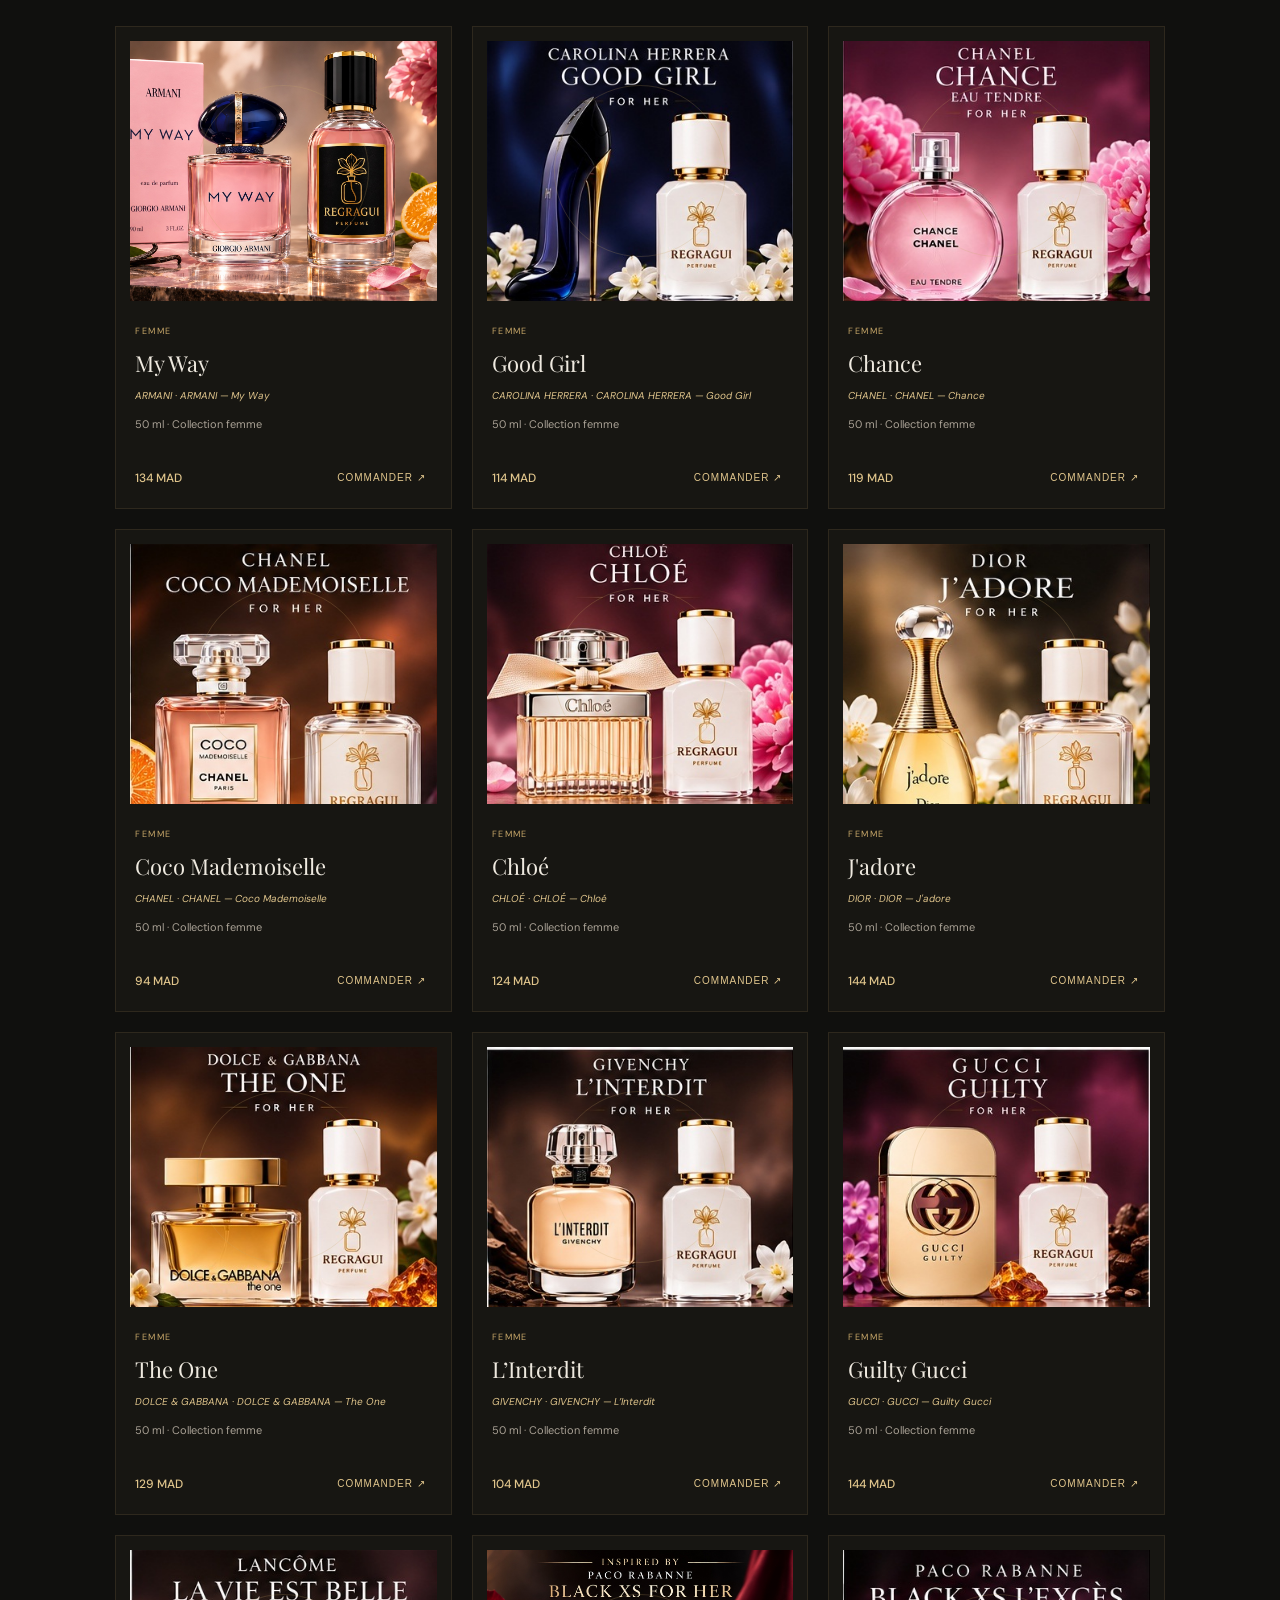
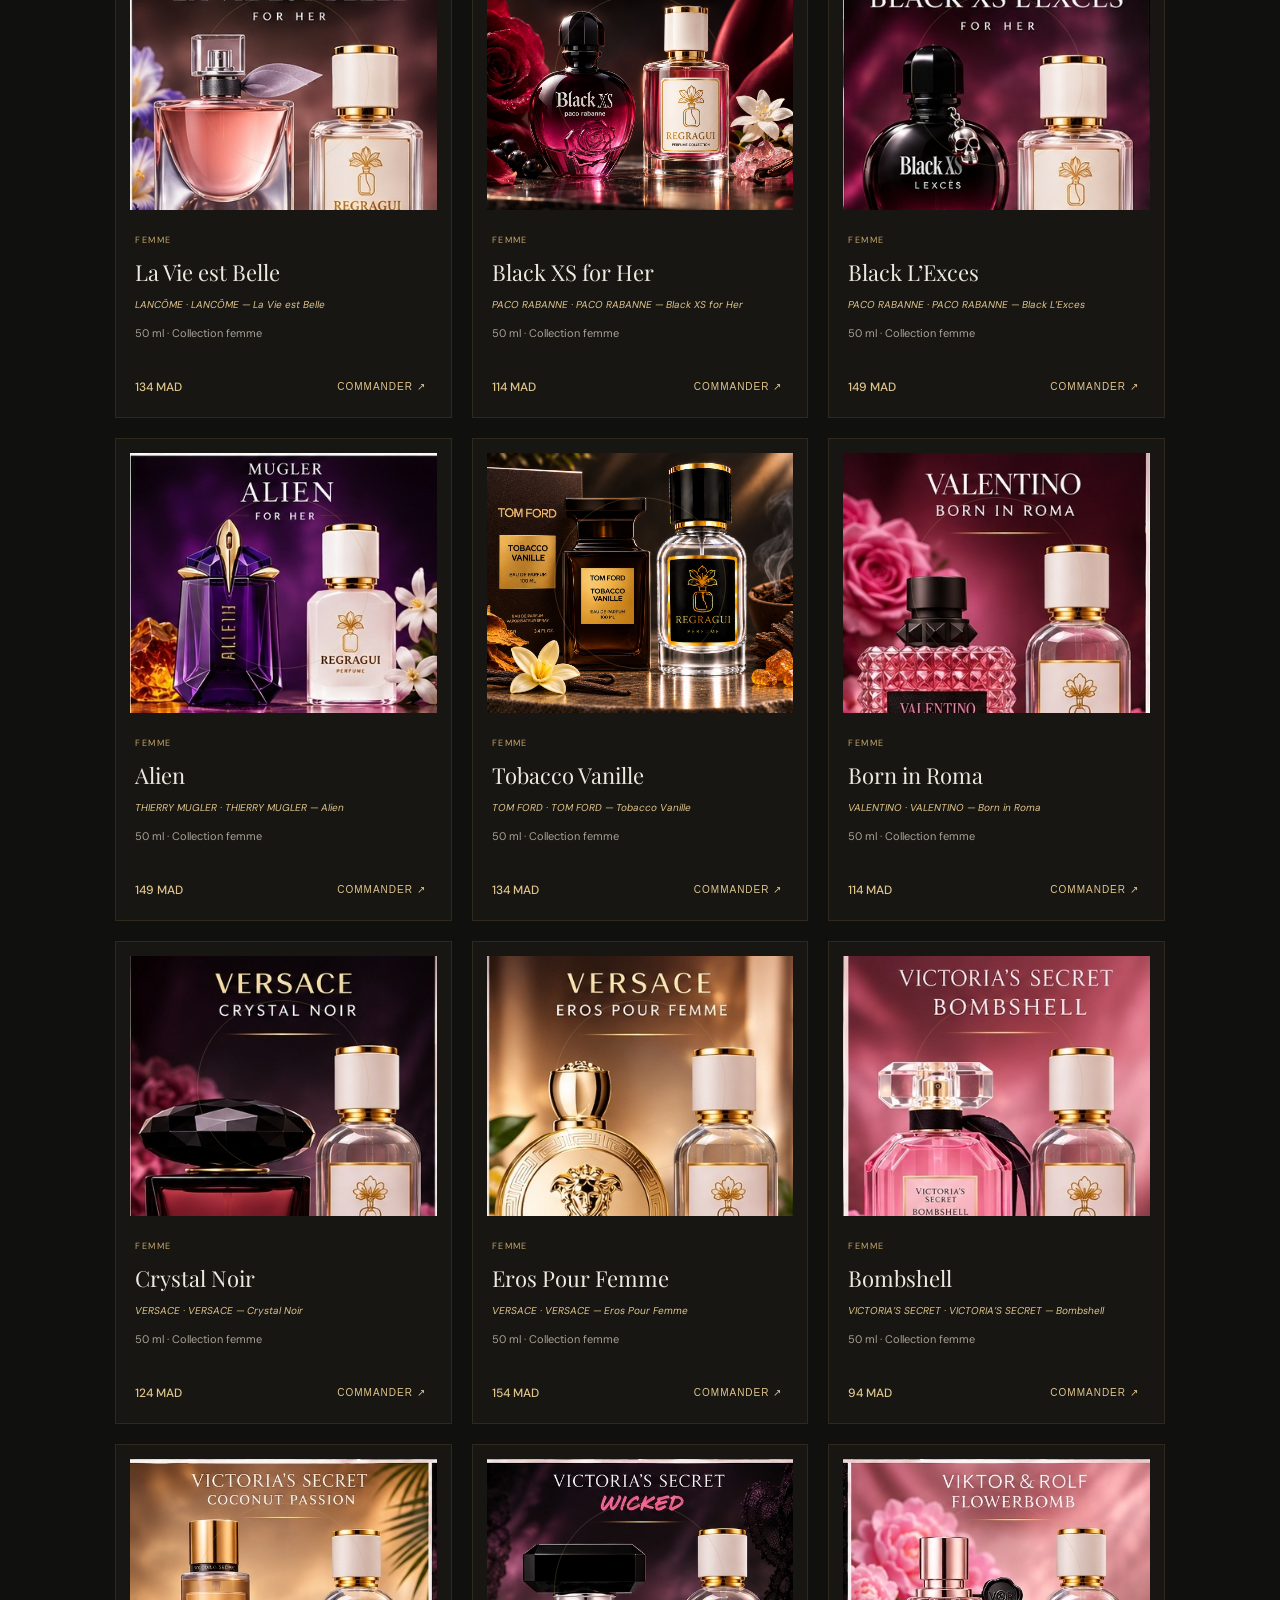
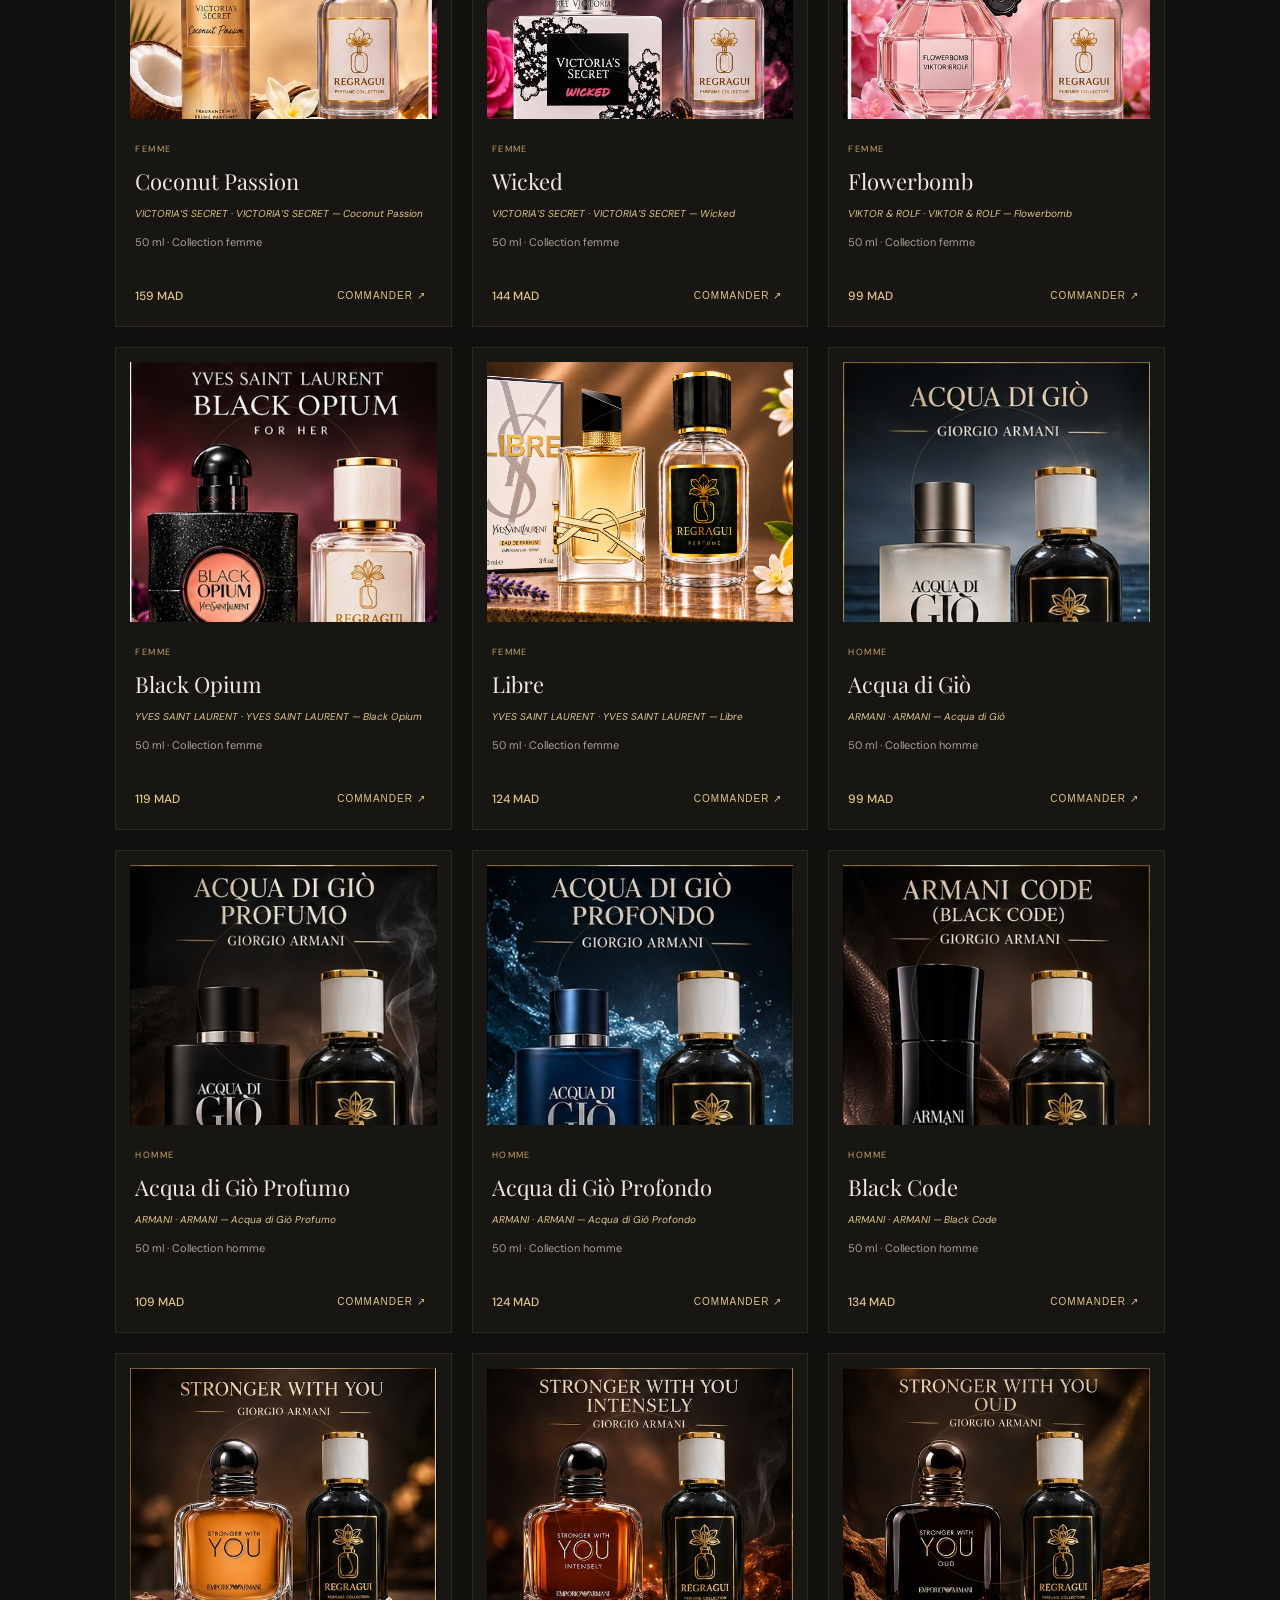
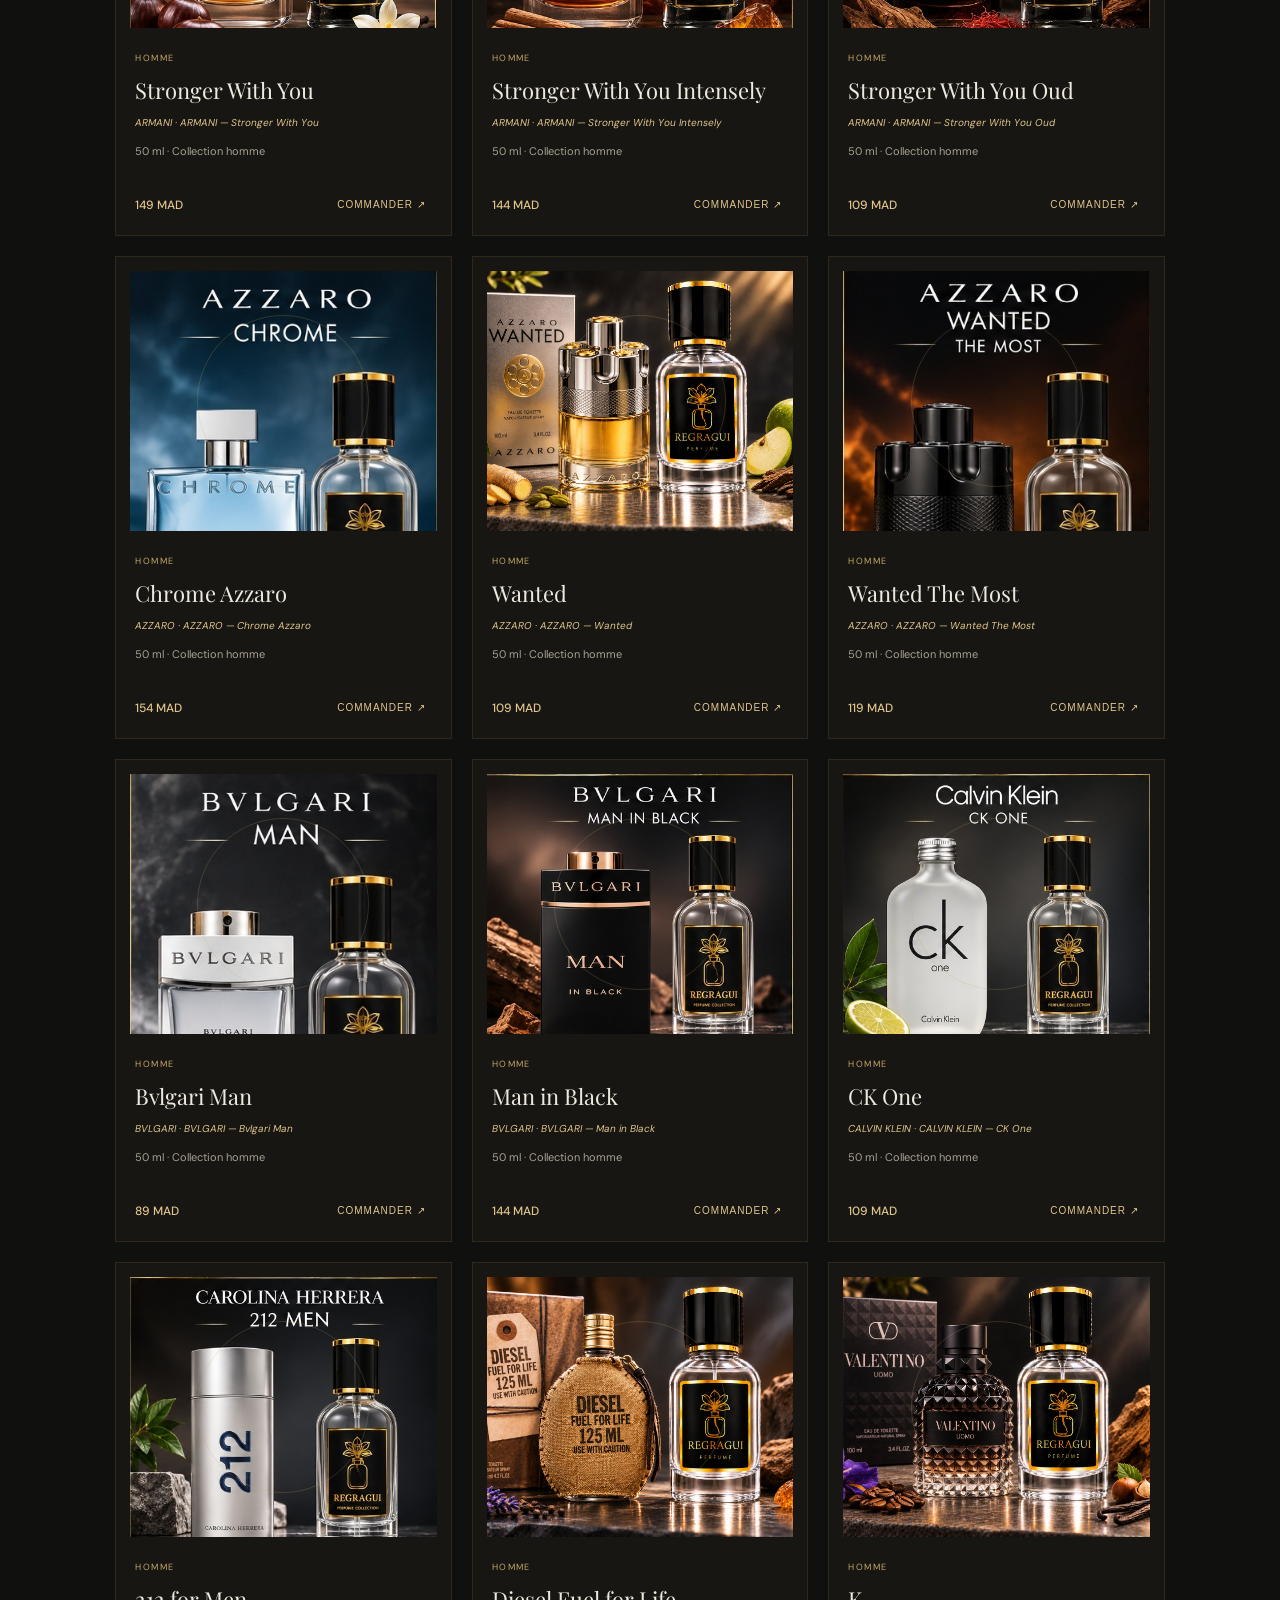
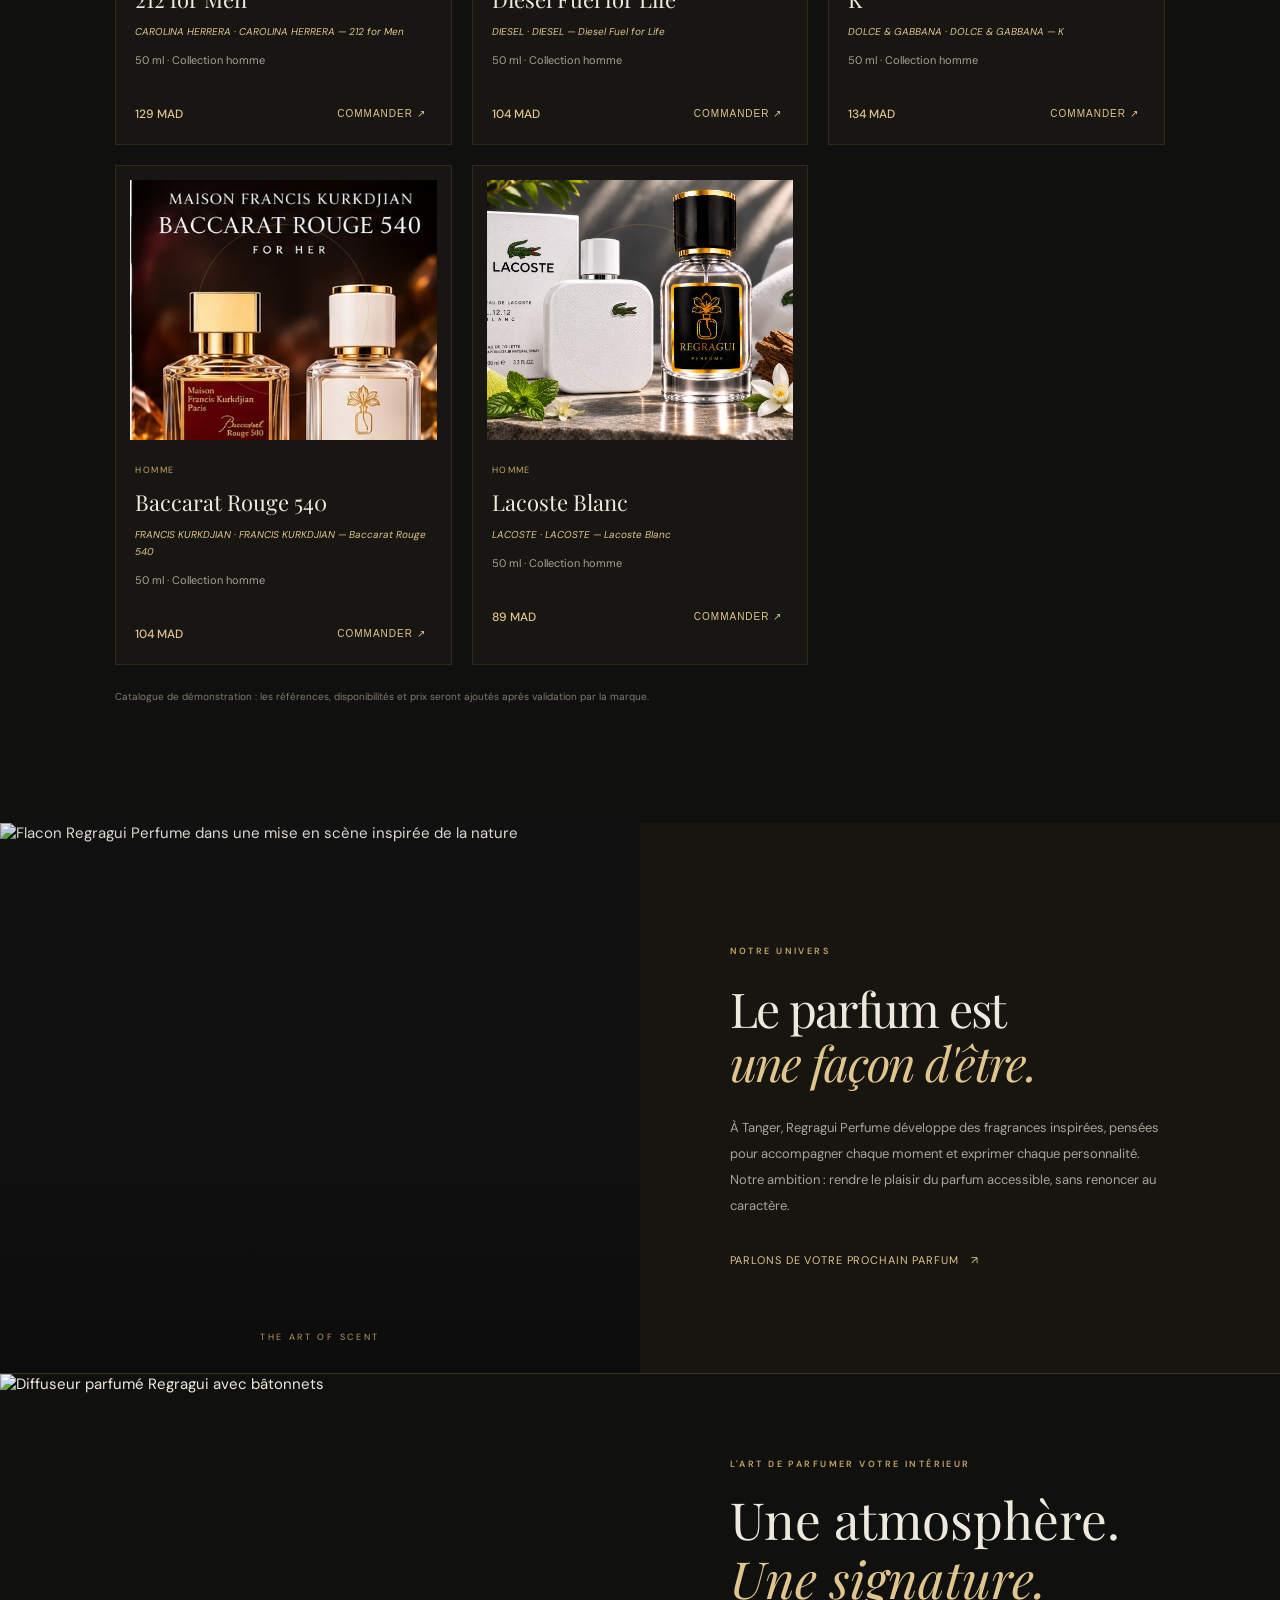
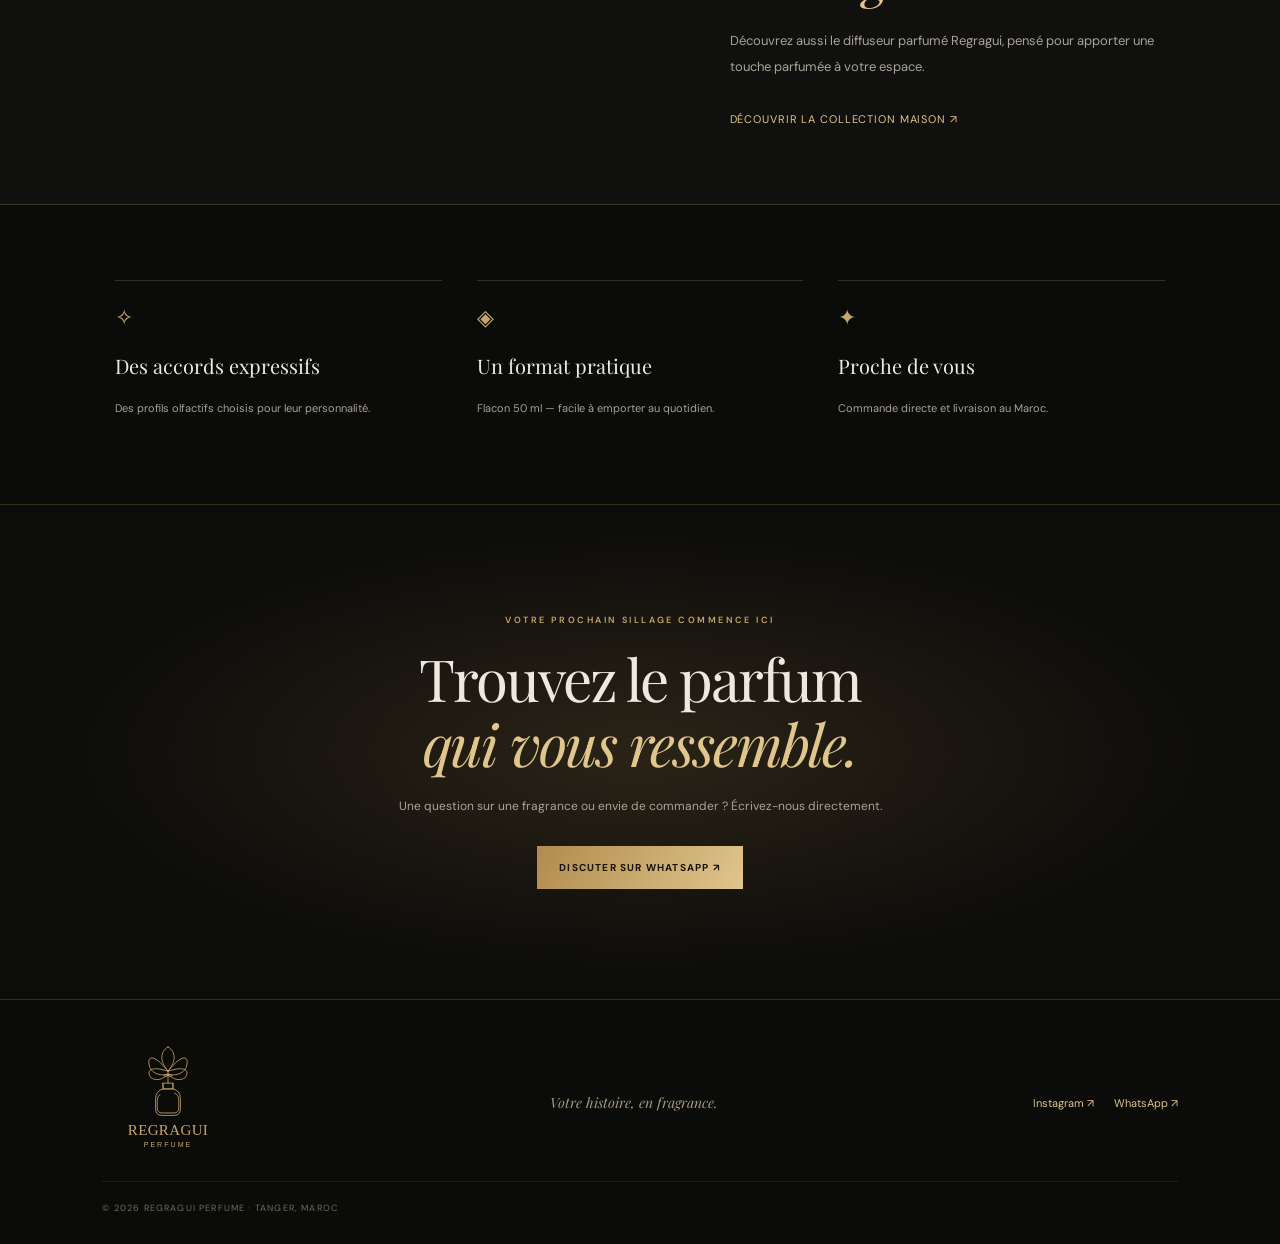
==== commit 9c00a235: "Restore existing logo asset reference" ====
--- a/catalogue.html
+++ b/catalogue.html
@@ -14,12 +14,12 @@
 <body>
   <div class="scent-intro" id="scentIntro" aria-label="Regragui Perfume" role="status">
     <div class="scent-smoke scent-smoke-one"></div><div class="scent-smoke scent-smoke-two"></div><div class="scent-smoke scent-smoke-three"></div>
-    <div class="scent-intro-brand"><img class="scent-intro-logo" src="assets/regragui-brand-logo.jpg" alt="Regragui Perfume"></div>
+    <div class="scent-intro-brand"><img class="scent-intro-logo" src="assets/regragui-brand-logo.svg" alt="Regragui Perfume"></div>
   </div>
   <div class="announcement" data-i18n="announcement">Livraison partout au Maroc · Commande directe sur WhatsApp</div>
   <header class="site-header">
     <a class="brand" href="index.html#home" aria-label="Regragui Perfume home">
-      <img class="brand-logo" src="assets/regragui-brand-logo.jpg" alt="Regragui Perfume">
+      <img class="brand-logo" src="assets/regragui-brand-logo.svg" alt="Regragui Perfume">
     </a>
     <button class="menu-toggle" id="menuToggle" aria-label="Open menu" aria-expanded="false">☰</button>
     <nav class="main-nav" id="mainNav">
@@ -118,7 +118,7 @@
   </main>
 
   <footer class="site-footer">
-    <a class="brand footer-brand" href="index.html#home"><img class="brand-logo footer-logo" src="assets/regragui-brand-logo.jpg" alt="Regragui Perfume"></a>
+    <a class="brand footer-brand" href="index.html#home"><img class="brand-logo footer-logo" src="assets/regragui-brand-logo.svg" alt="Regragui Perfume"></a>
     <p data-i18n="footerLine">Votre histoire, en fragrance.</p>
     <div class="footer-links"><a href="https://www.instagram.com/regraguiperfume/" target="_blank" rel="noopener">Instagram ↗</a><a href="https://wa.me/212766384091" target="_blank" rel="noopener">WhatsApp ↗</a></div>
     <small>© <span id="year"></span> REGRAGUI PERFUME · TANGER, MAROC</small>
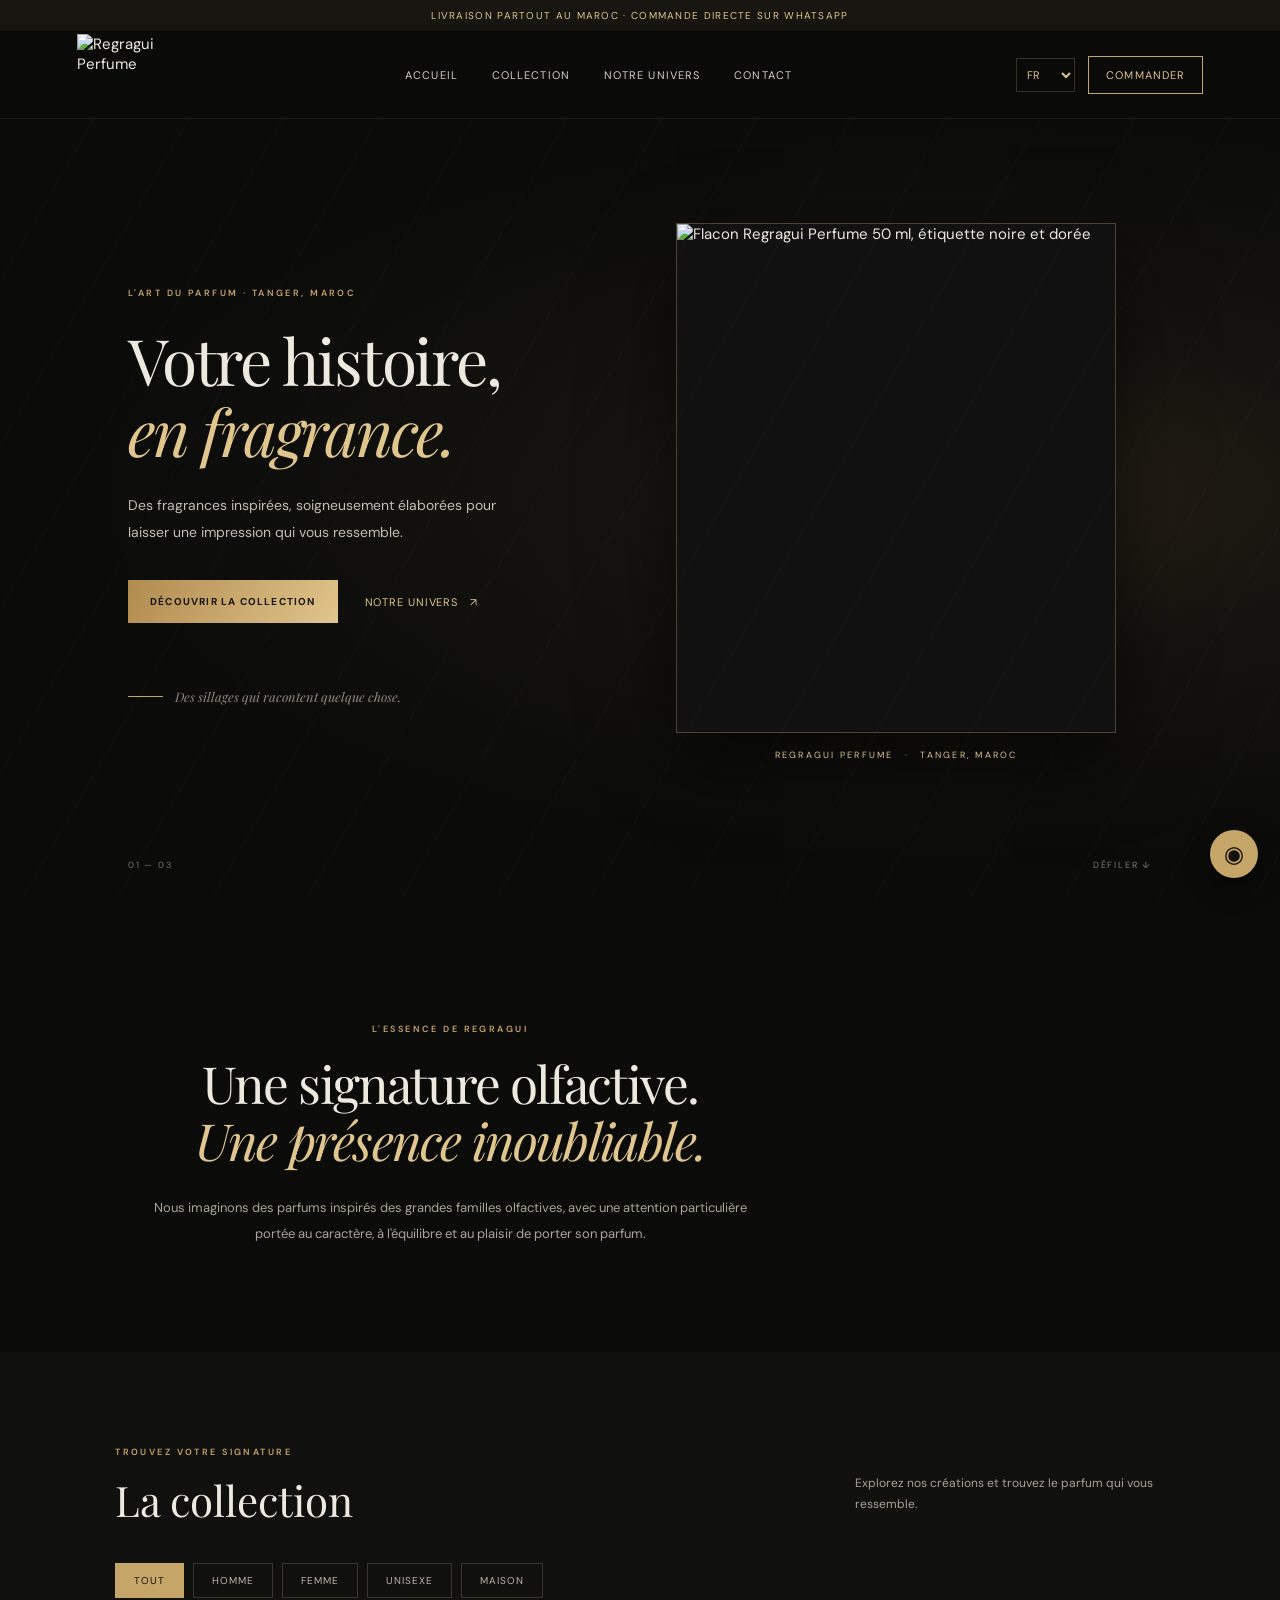
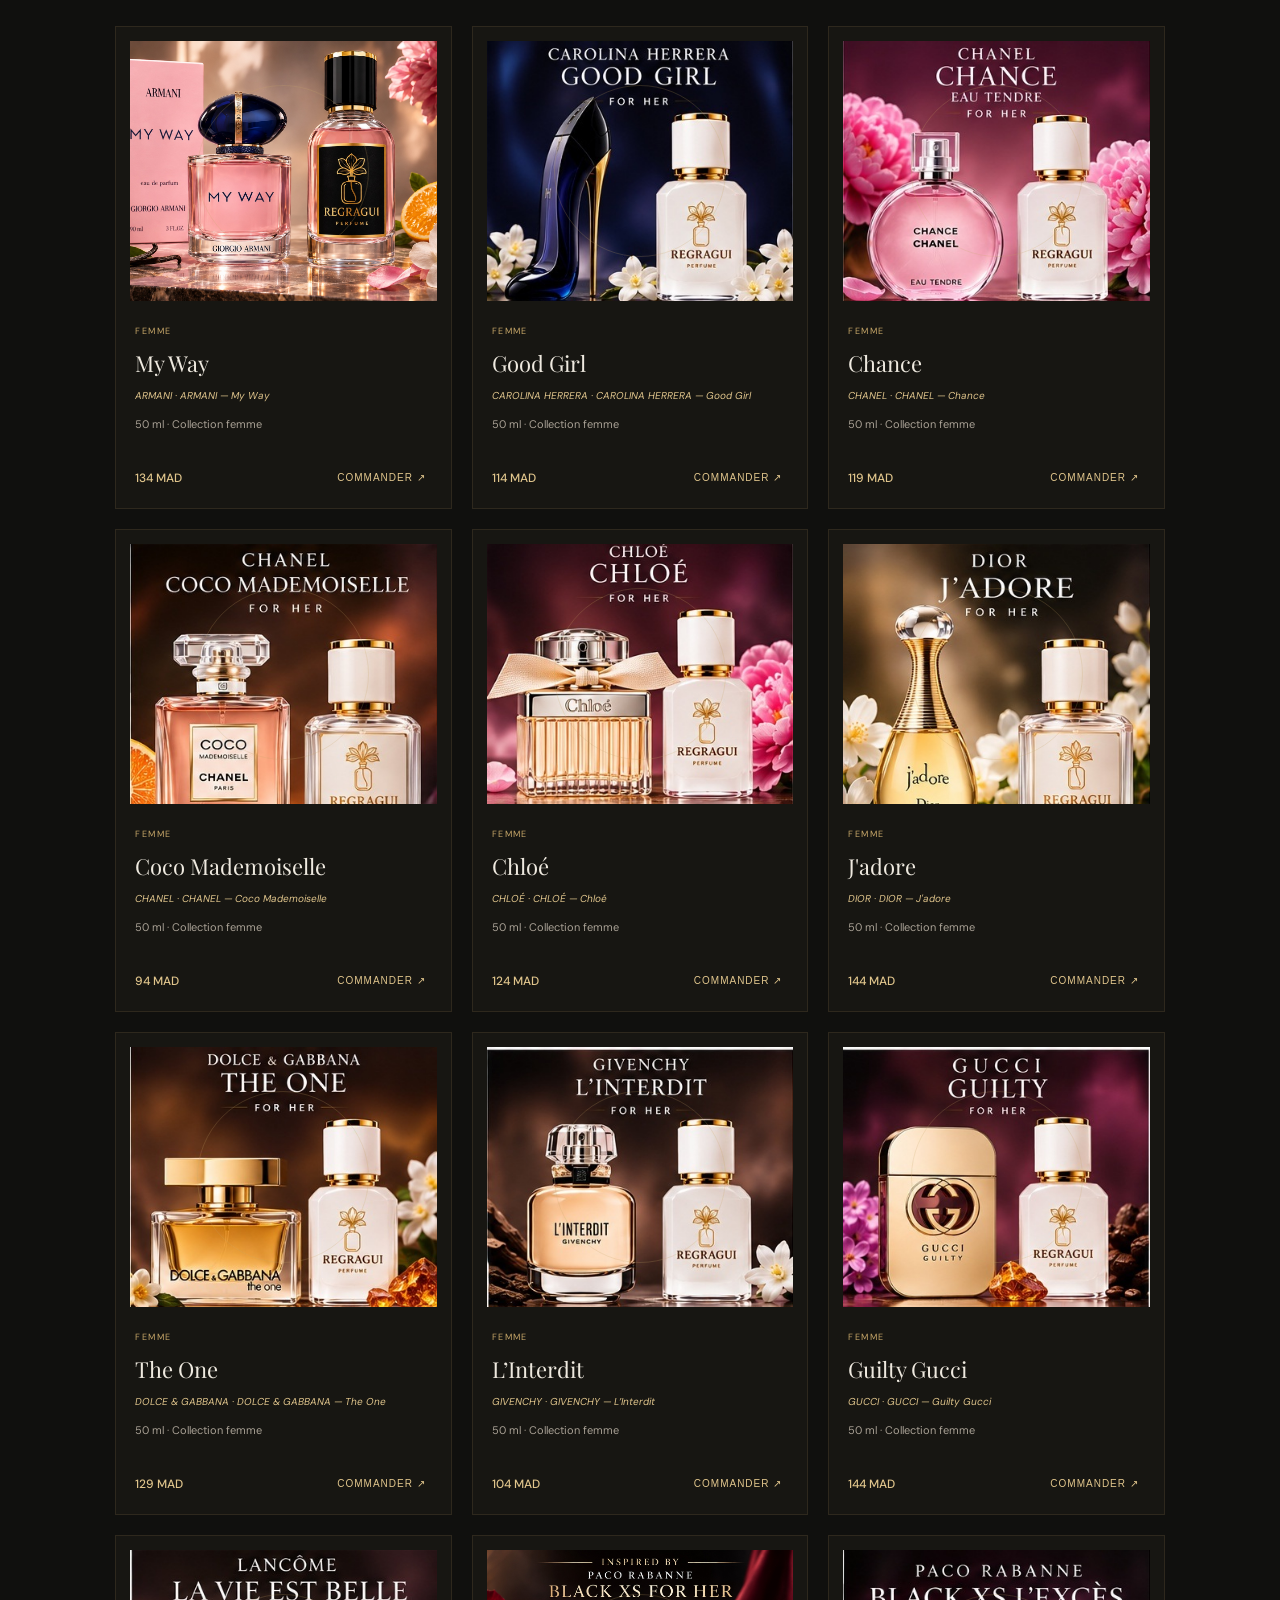
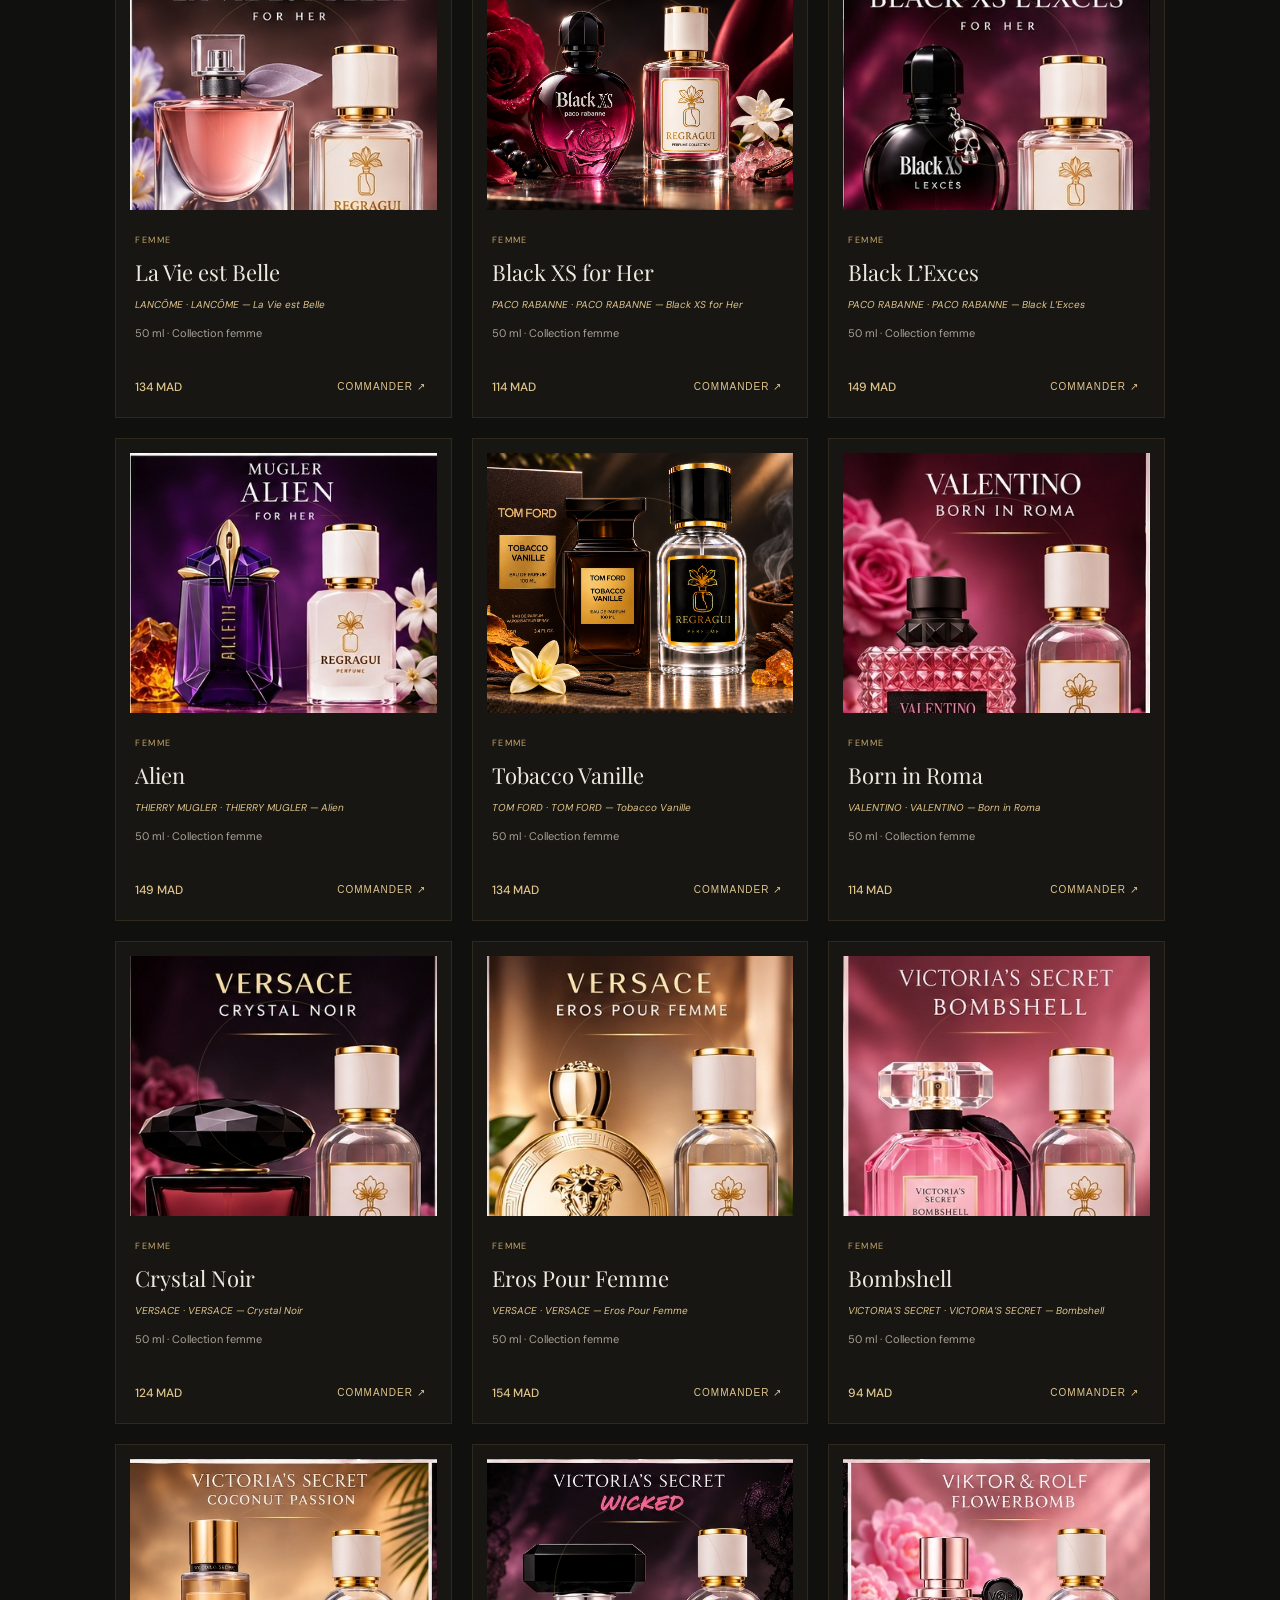
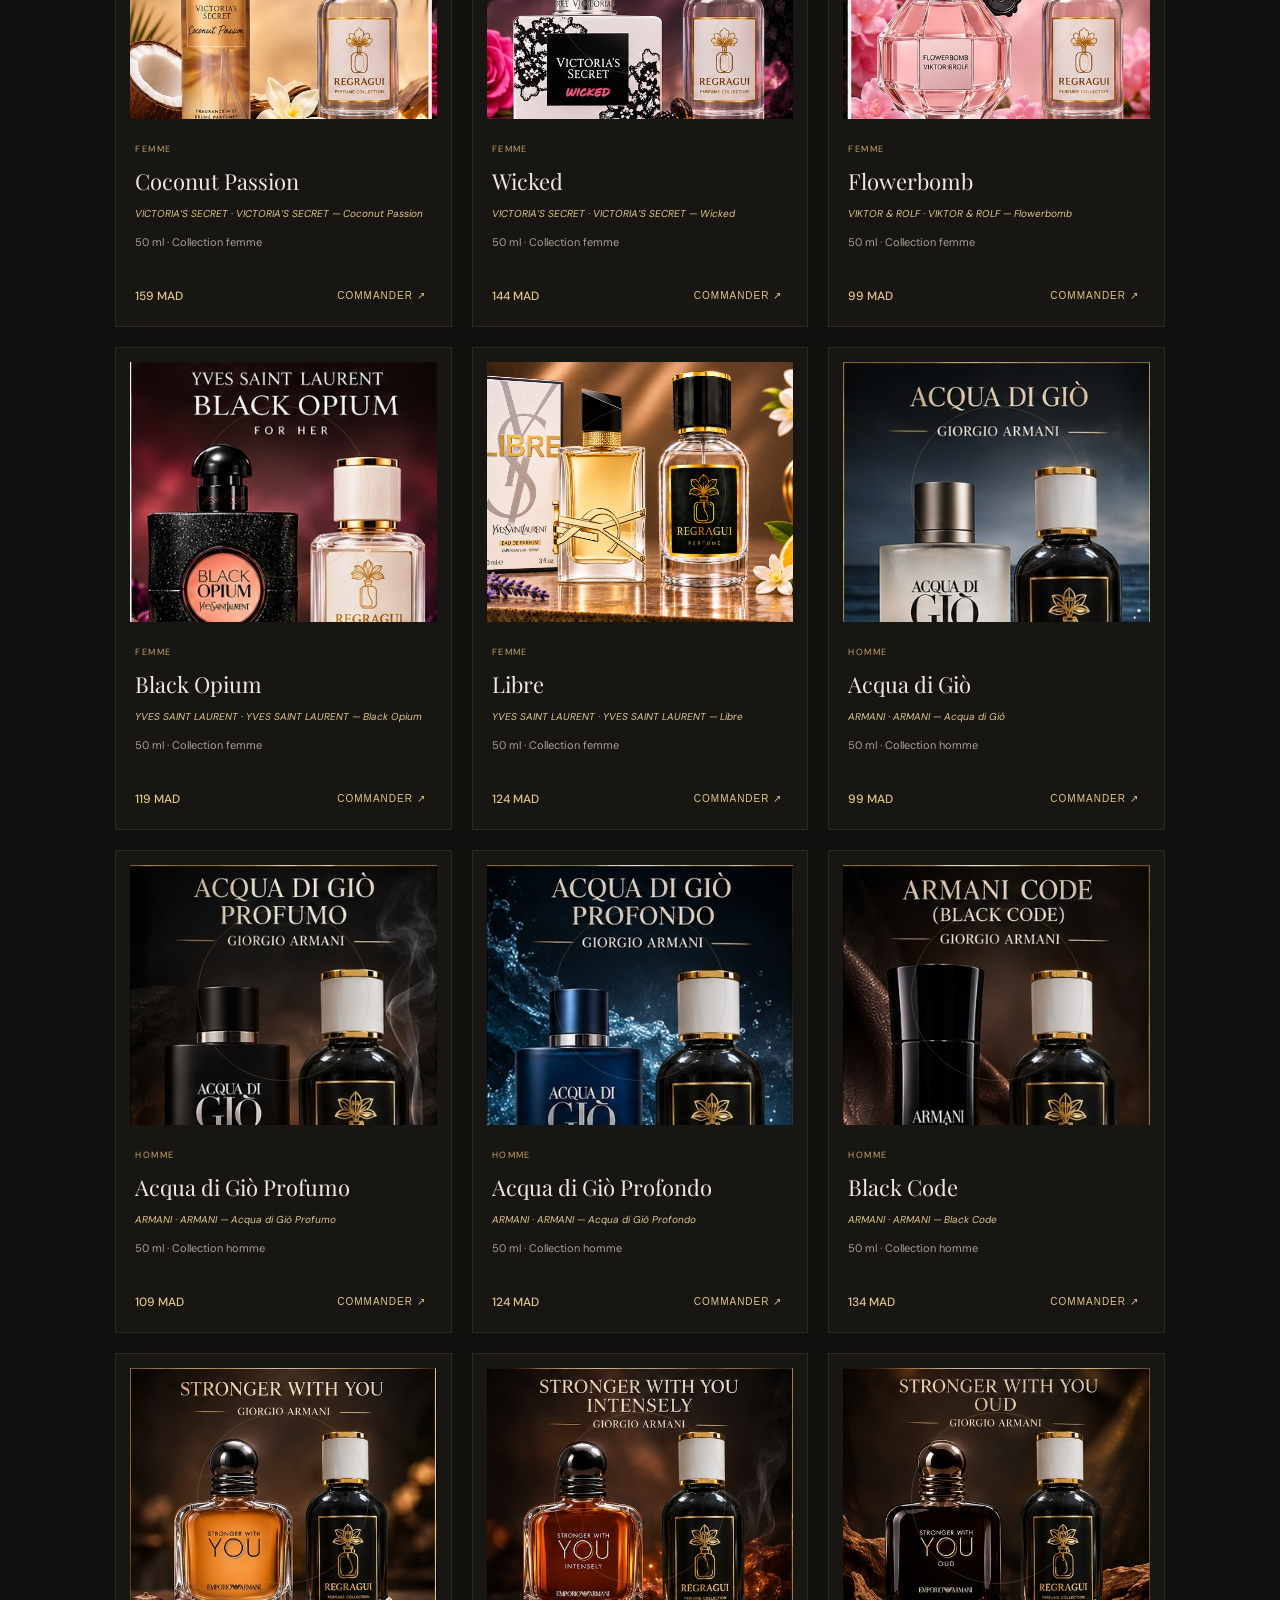
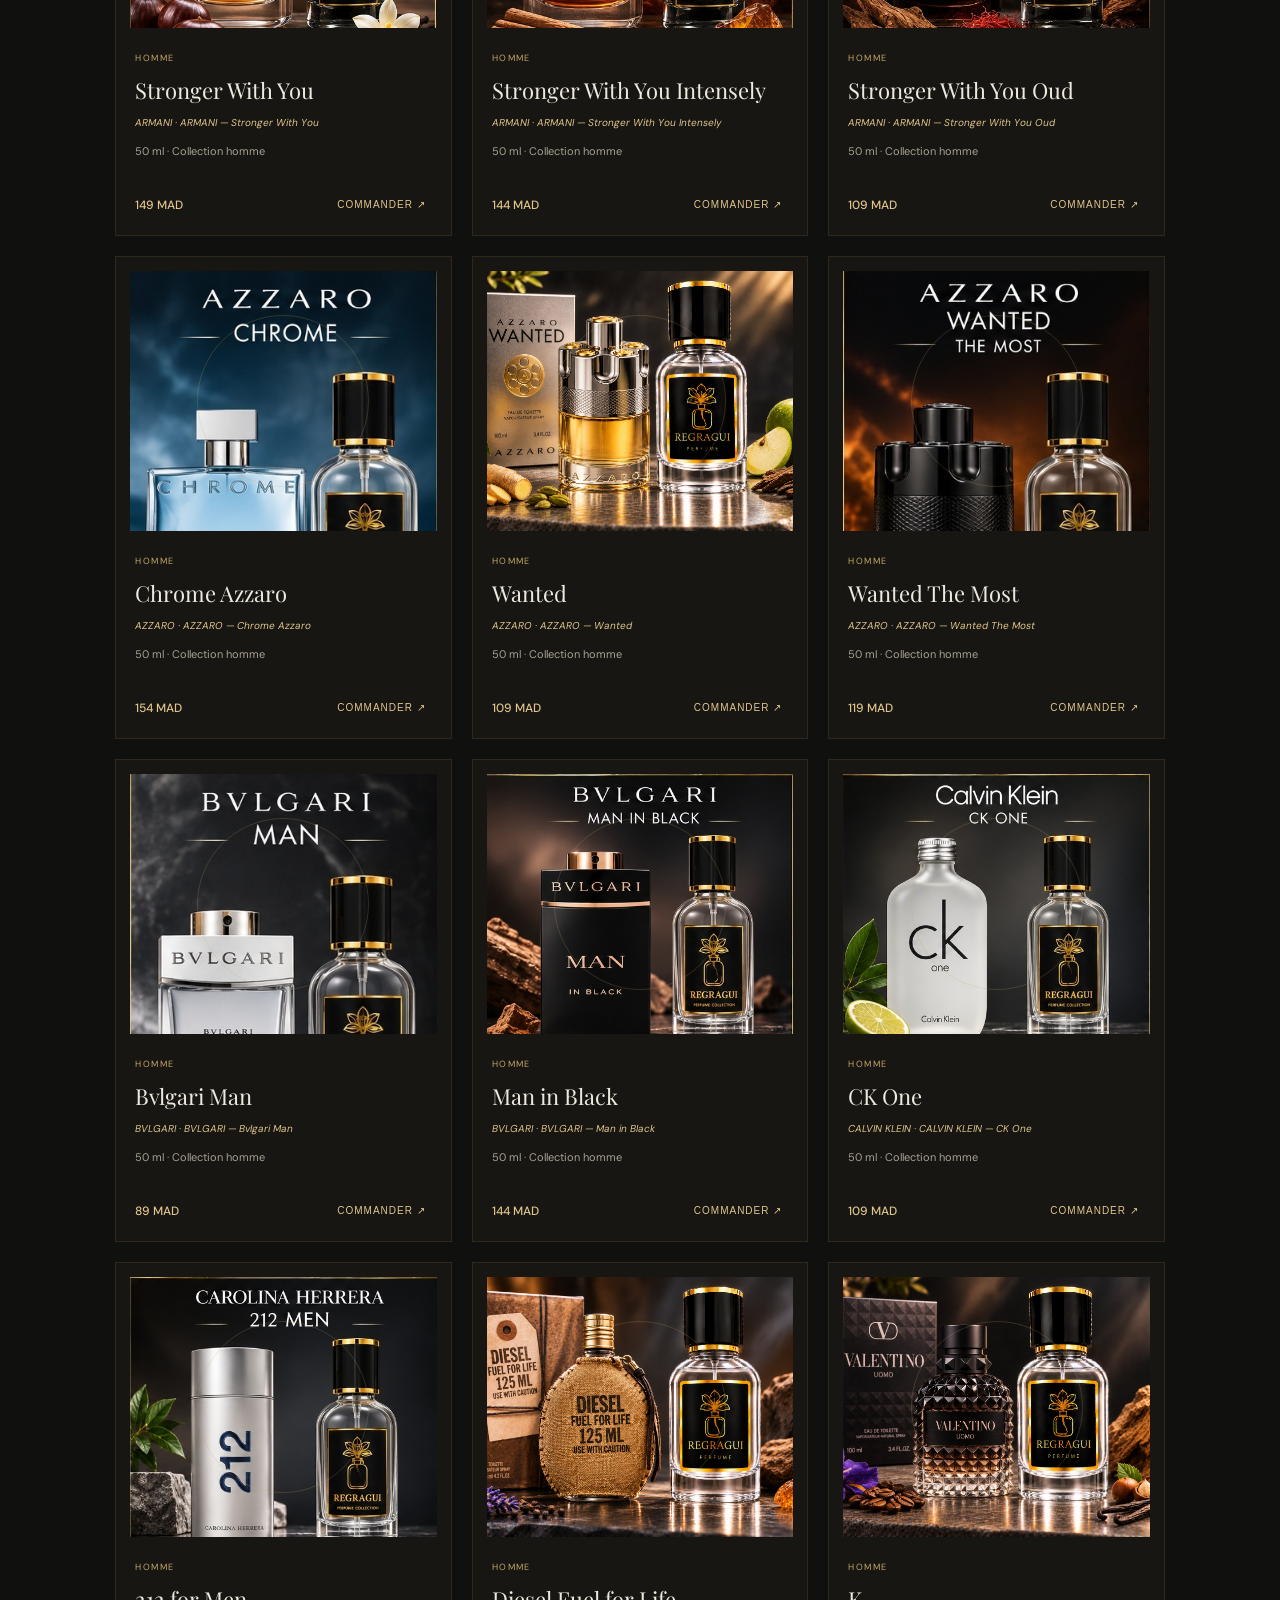
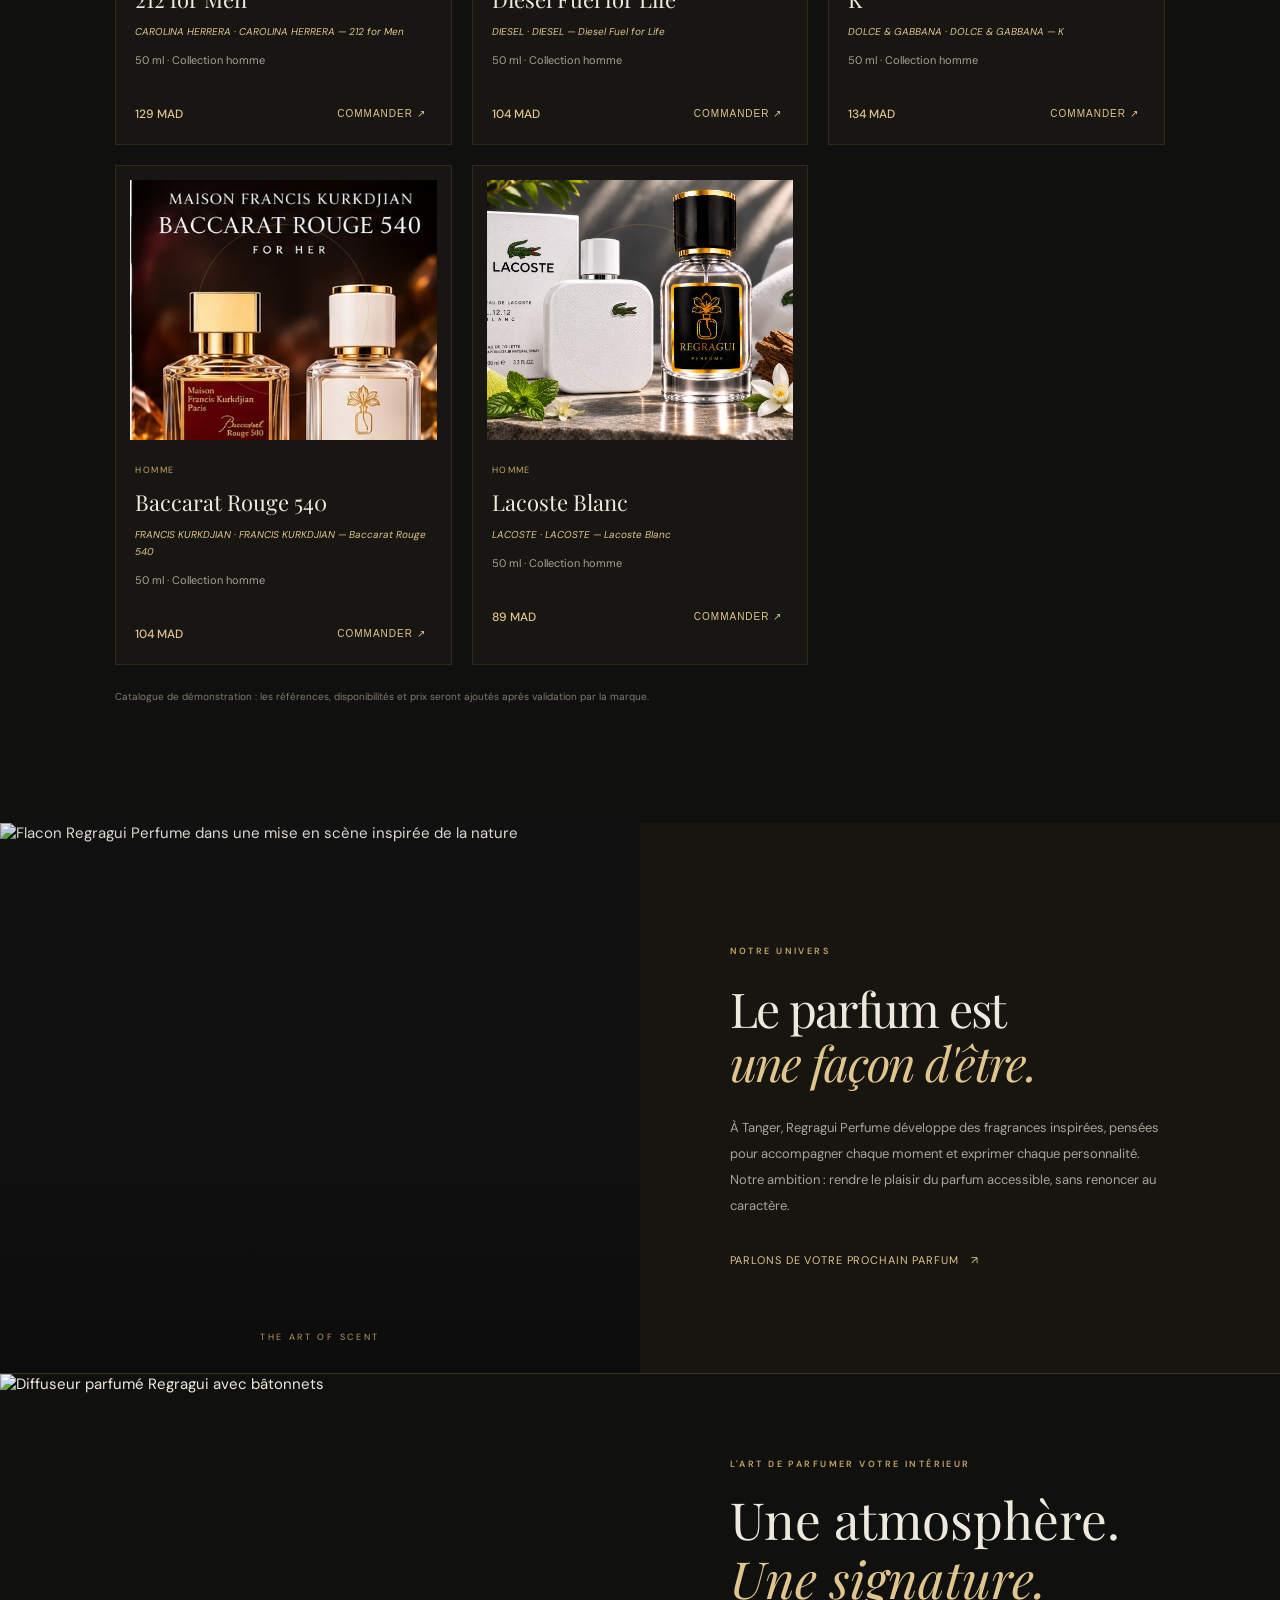
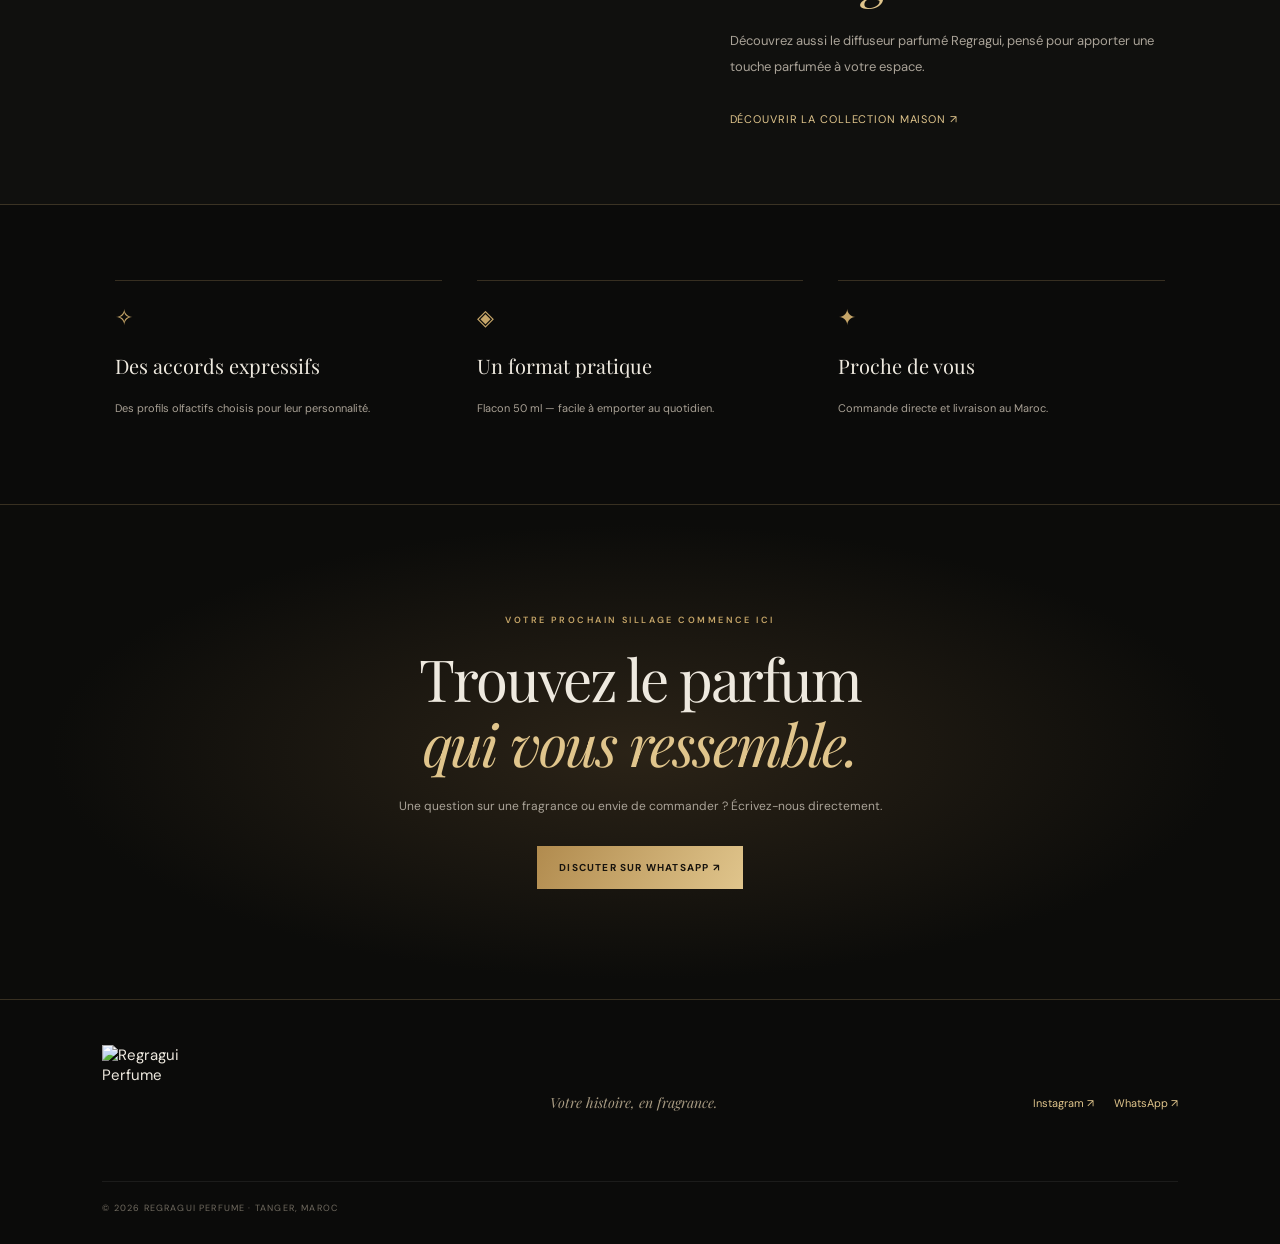
==== commit 705ee71a: "Use original Regragui brand logo asset" ====
--- a/catalogue.html
+++ b/catalogue.html
@@ -14,12 +14,12 @@
 <body>
   <div class="scent-intro" id="scentIntro" aria-label="Regragui Perfume" role="status">
     <div class="scent-smoke scent-smoke-one"></div><div class="scent-smoke scent-smoke-two"></div><div class="scent-smoke scent-smoke-three"></div>
-    <div class="scent-intro-brand"><img class="scent-intro-logo" src="assets/regragui-brand-logo.svg" alt="Regragui Perfume"></div>
+    <div class="scent-intro-brand"><img class="scent-intro-logo" src="https://at.adobe.com/EO0bdE3IVZA1z6nX" alt="Regragui Perfume"></div>
   </div>
   <div class="announcement" data-i18n="announcement">Livraison partout au Maroc · Commande directe sur WhatsApp</div>
   <header class="site-header">
     <a class="brand" href="index.html#home" aria-label="Regragui Perfume home">
-      <img class="brand-logo" src="assets/regragui-brand-logo.svg" alt="Regragui Perfume">
+      <img class="brand-logo" src="https://at.adobe.com/EO0bdE3IVZA1z6nX" alt="Regragui Perfume">
     </a>
     <button class="menu-toggle" id="menuToggle" aria-label="Open menu" aria-expanded="false">☰</button>
     <nav class="main-nav" id="mainNav">
@@ -118,7 +118,7 @@
   </main>
 
   <footer class="site-footer">
-    <a class="brand footer-brand" href="index.html#home"><img class="brand-logo footer-logo" src="assets/regragui-brand-logo.svg" alt="Regragui Perfume"></a>
+    <a class="brand footer-brand" href="index.html#home"><img class="brand-logo footer-logo" src="https://at.adobe.com/EO0bdE3IVZA1z6nX" alt="Regragui Perfume"></a>
     <p data-i18n="footerLine">Votre histoire, en fragrance.</p>
     <div class="footer-links"><a href="https://www.instagram.com/regraguiperfume/" target="_blank" rel="noopener">Instagram ↗</a><a href="https://wa.me/212766384091" target="_blank" rel="noopener">WhatsApp ↗</a></div>
     <small>© <span id="year"></span> REGRAGUI PERFUME · TANGER, MAROC</small>
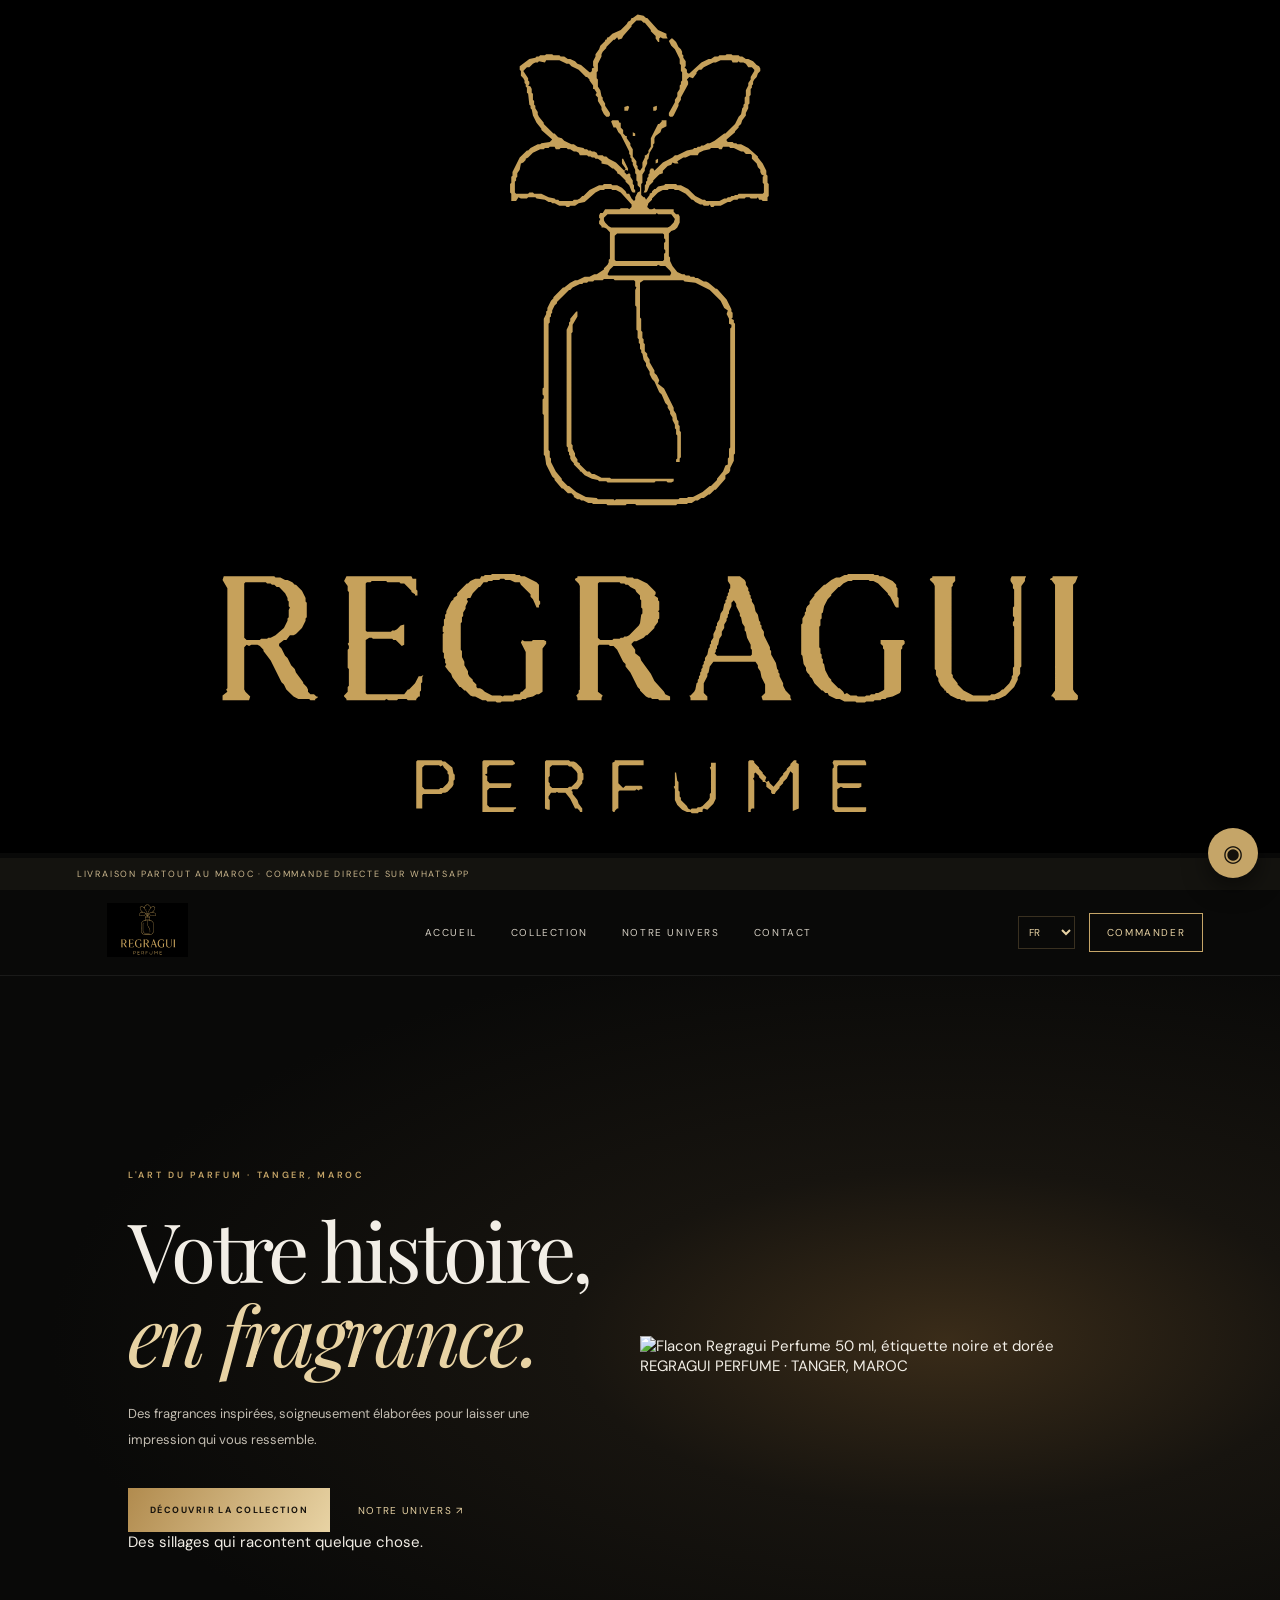
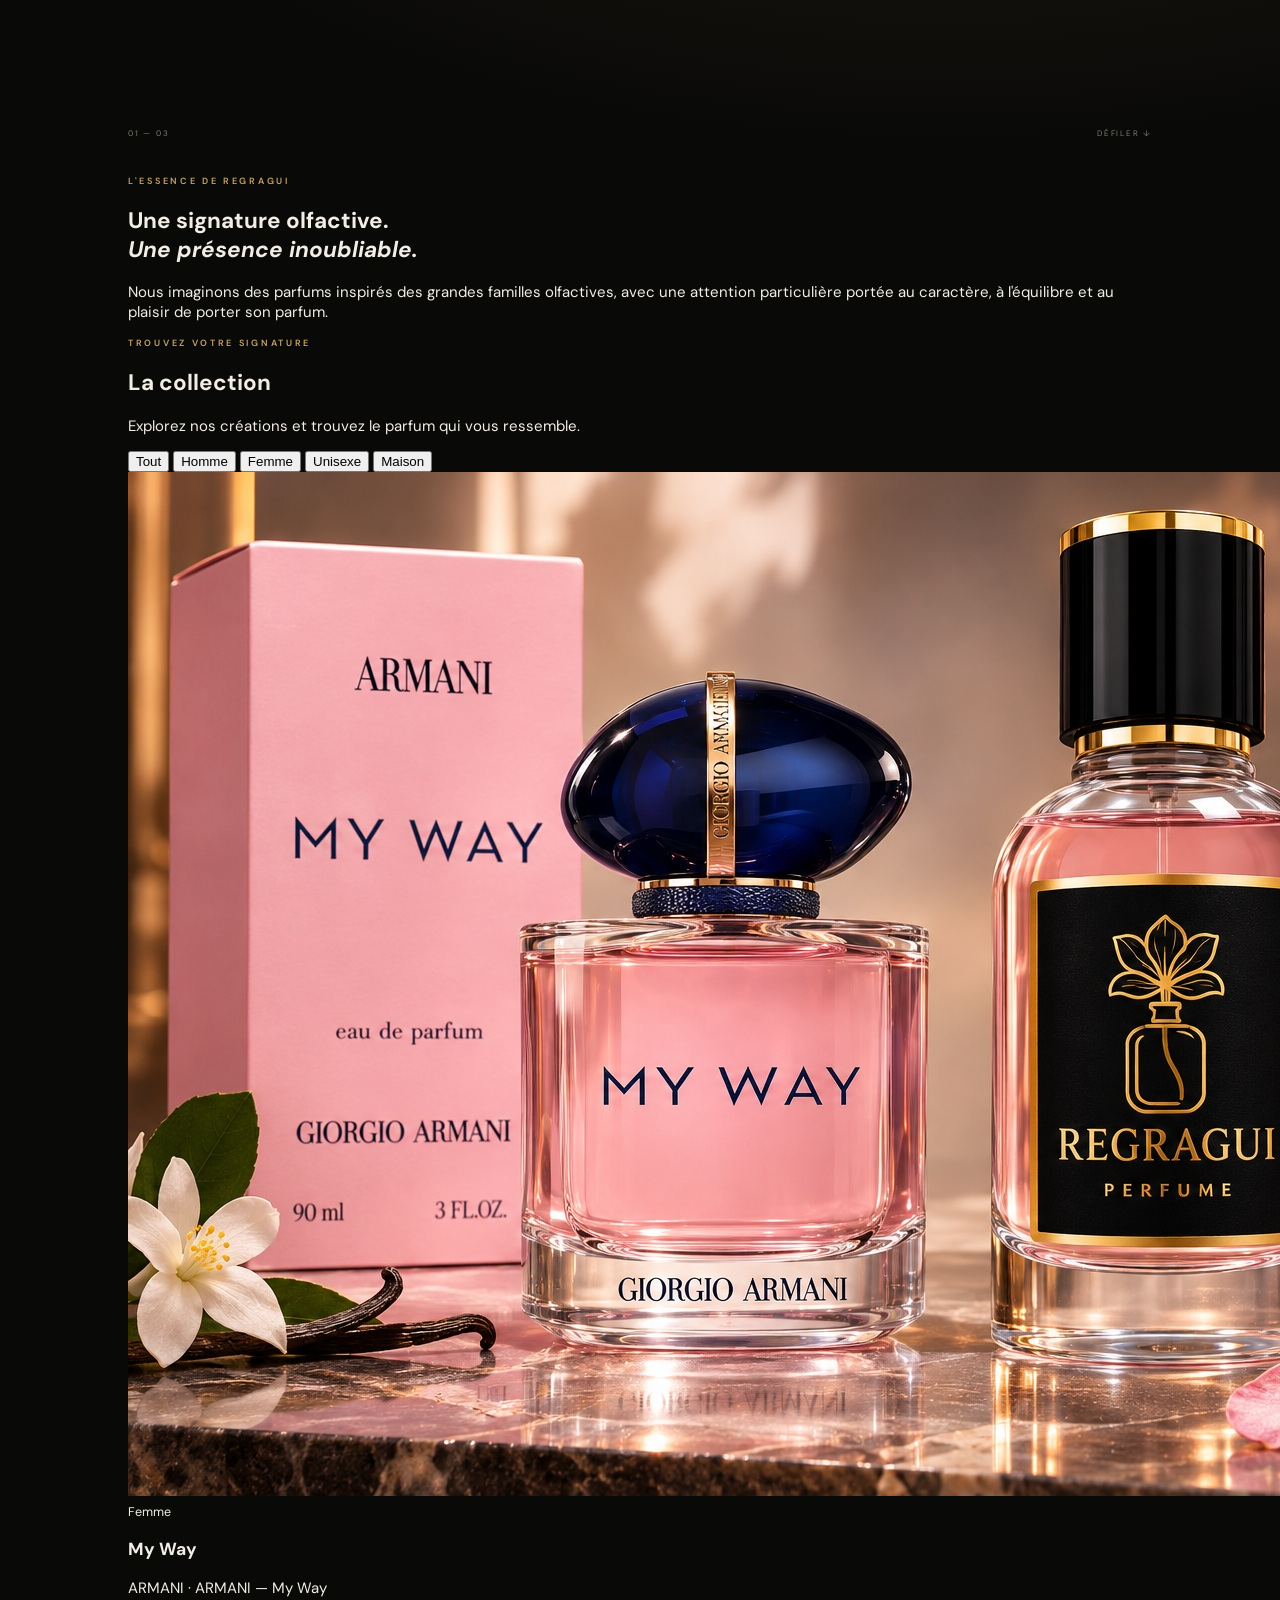
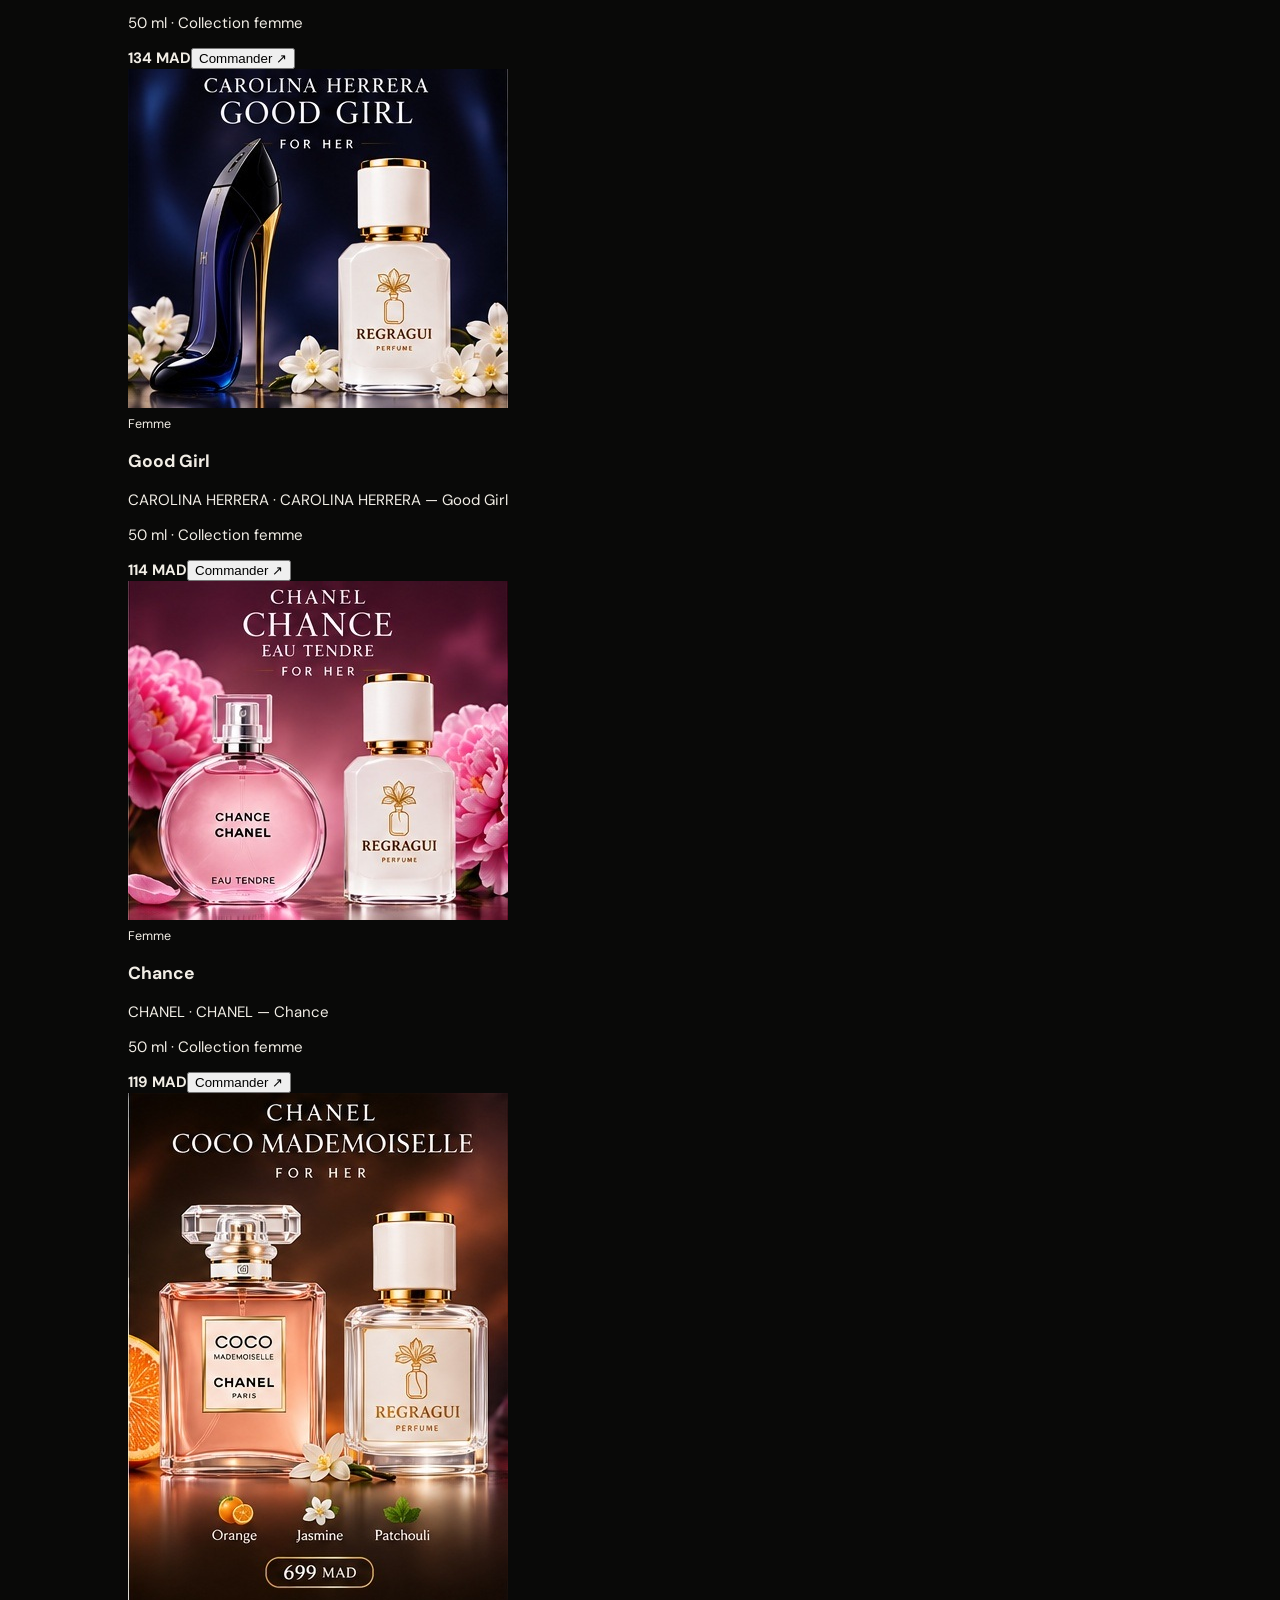
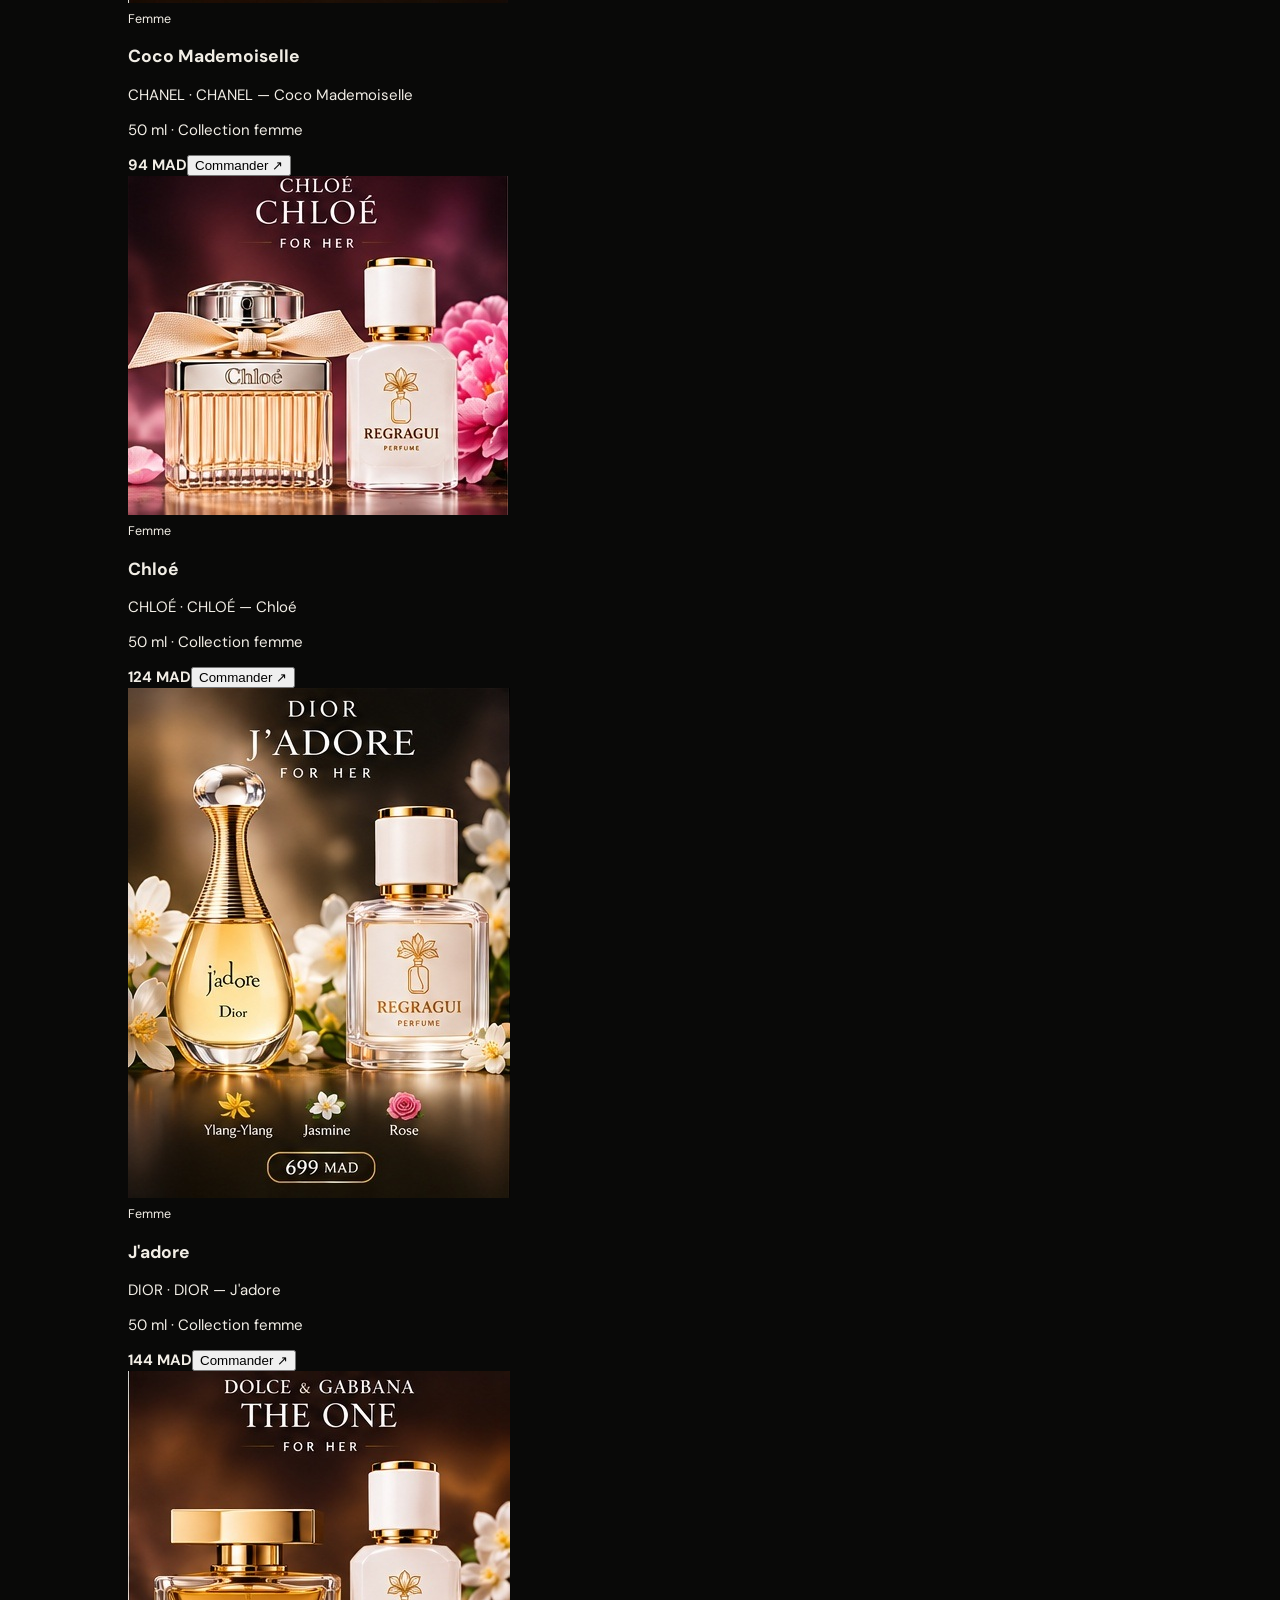
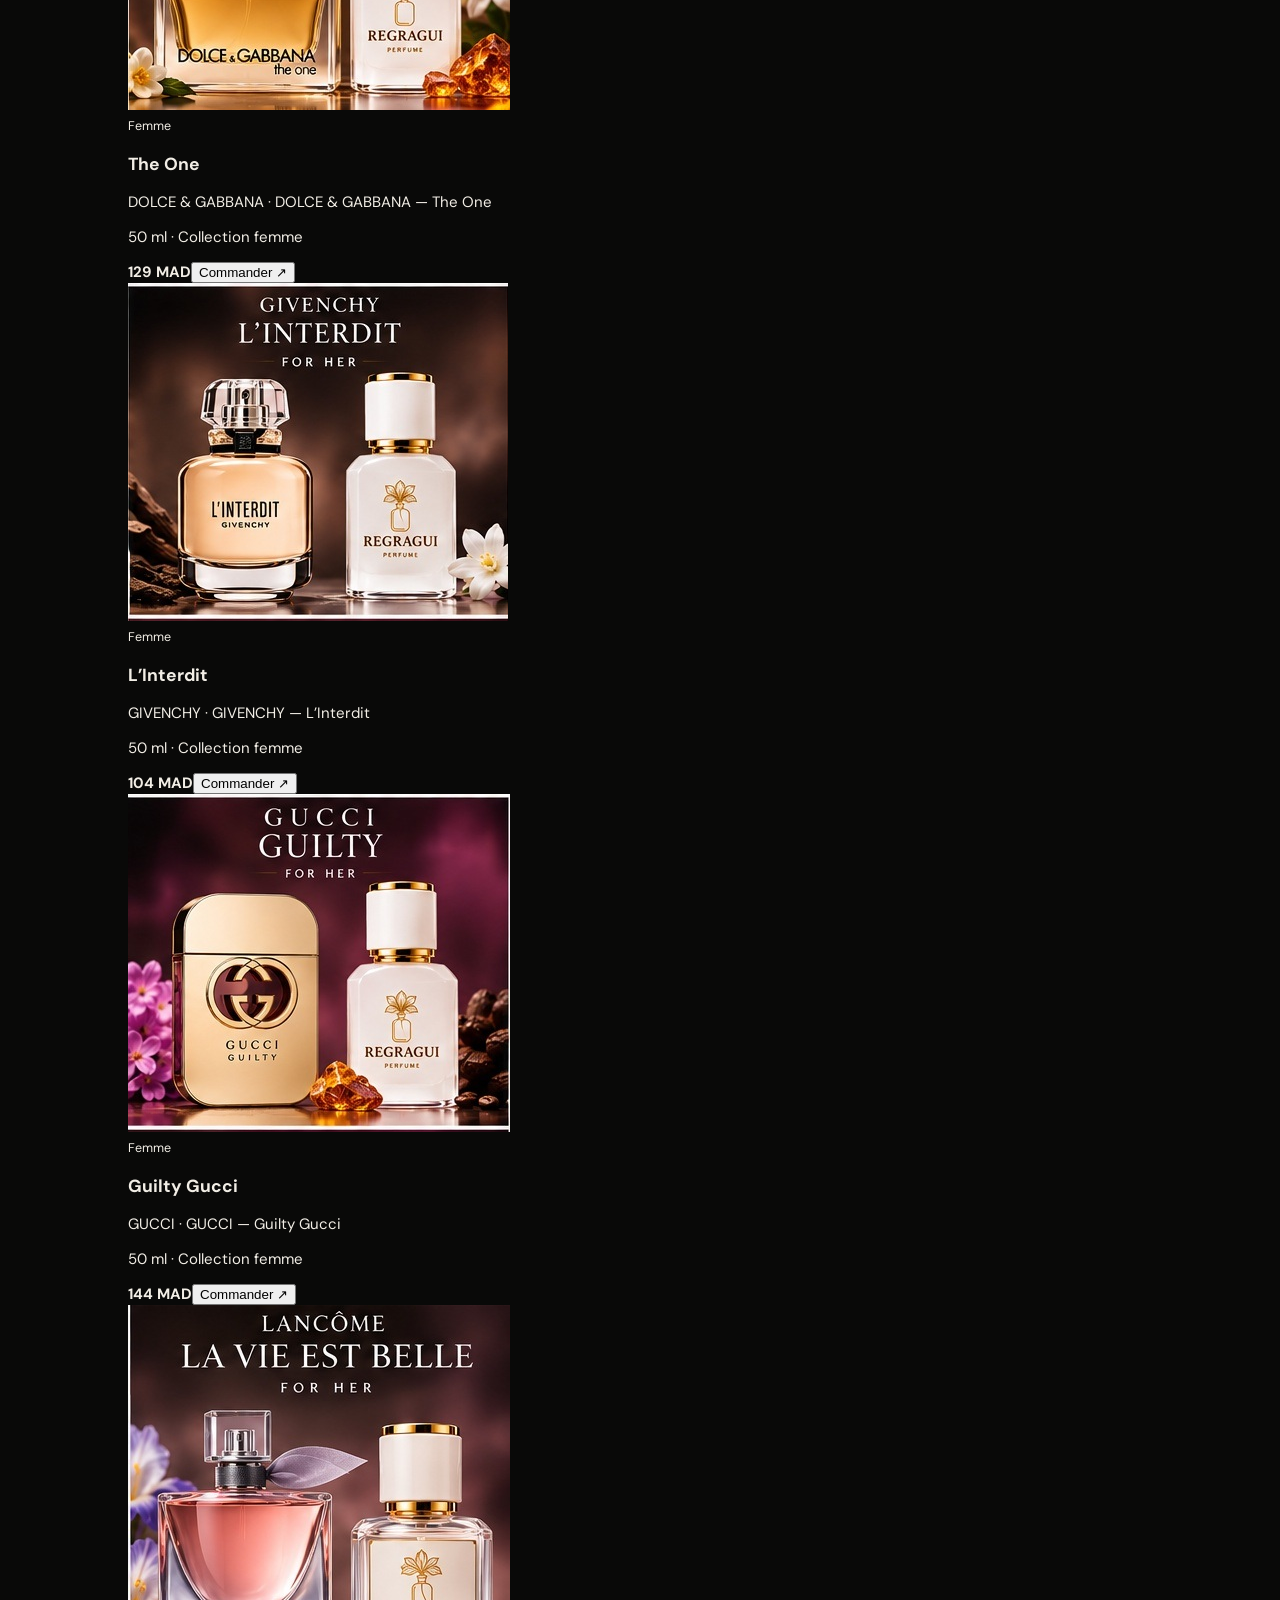
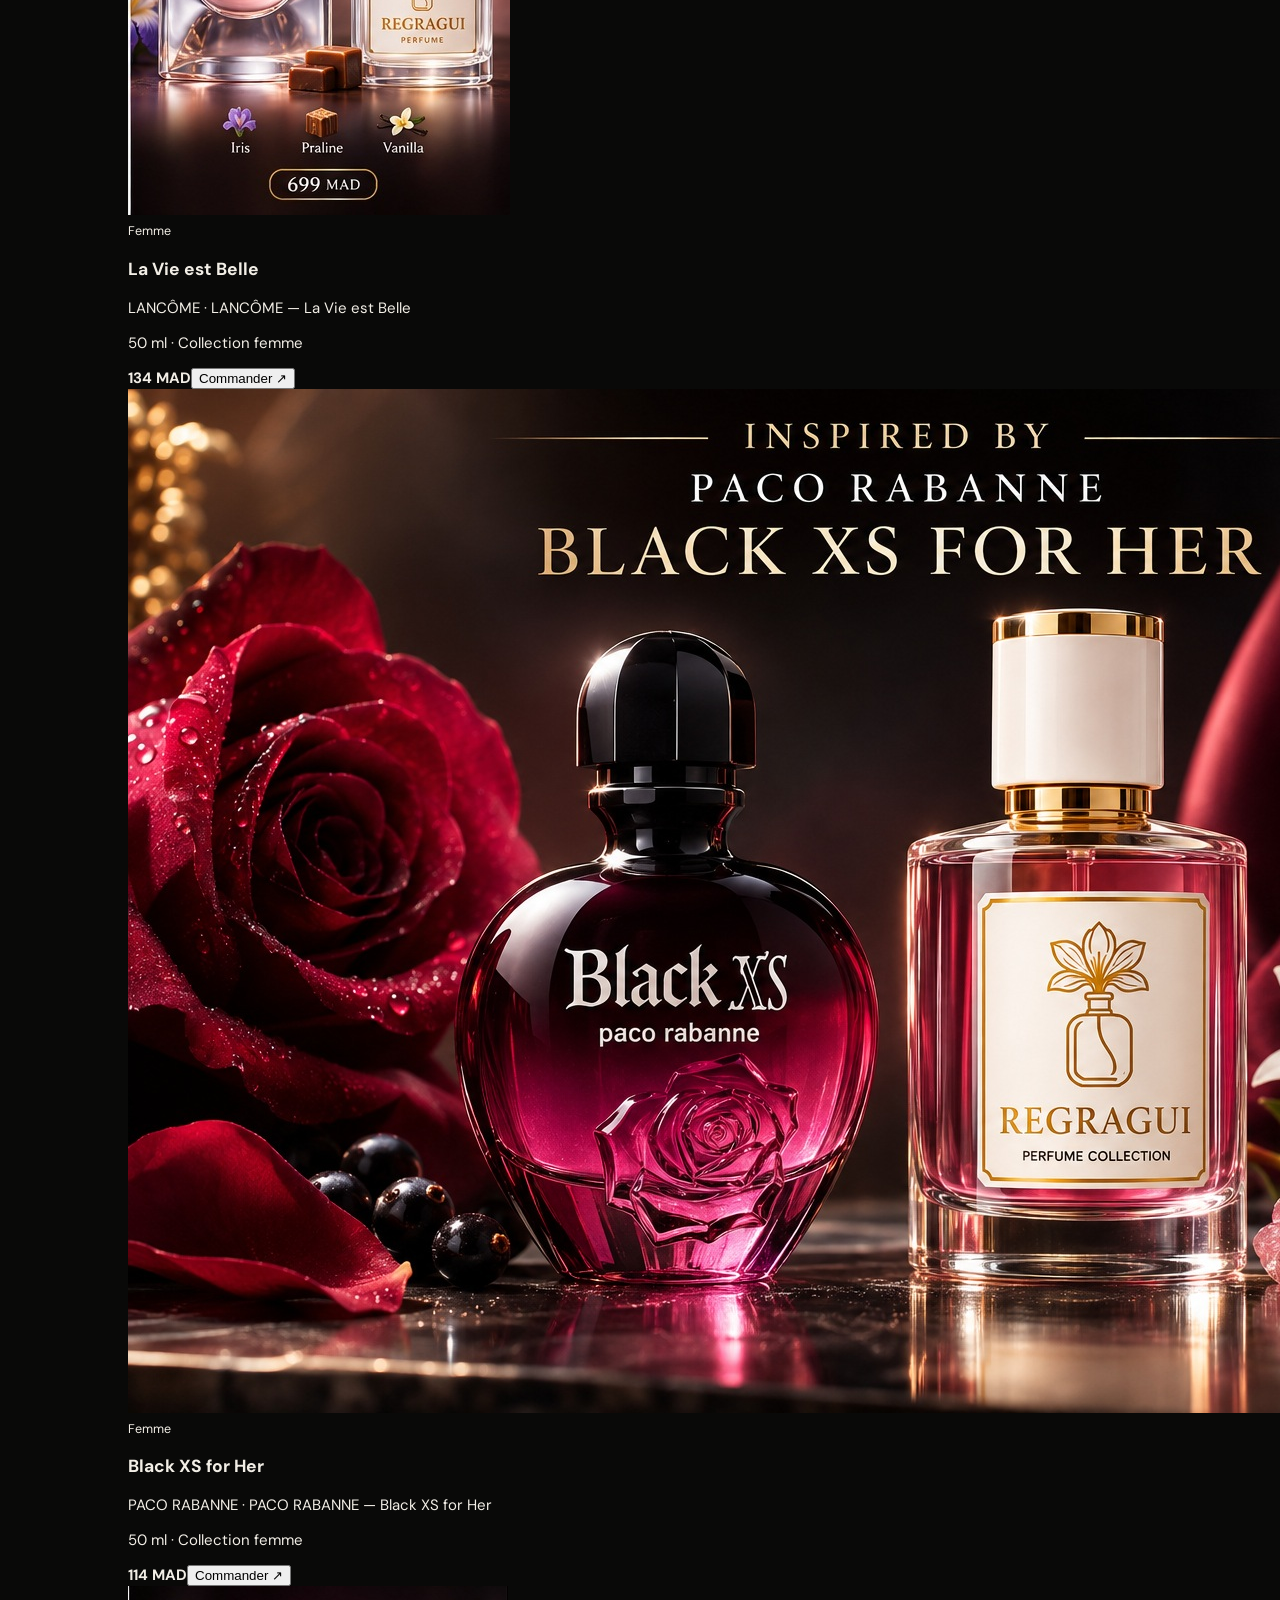
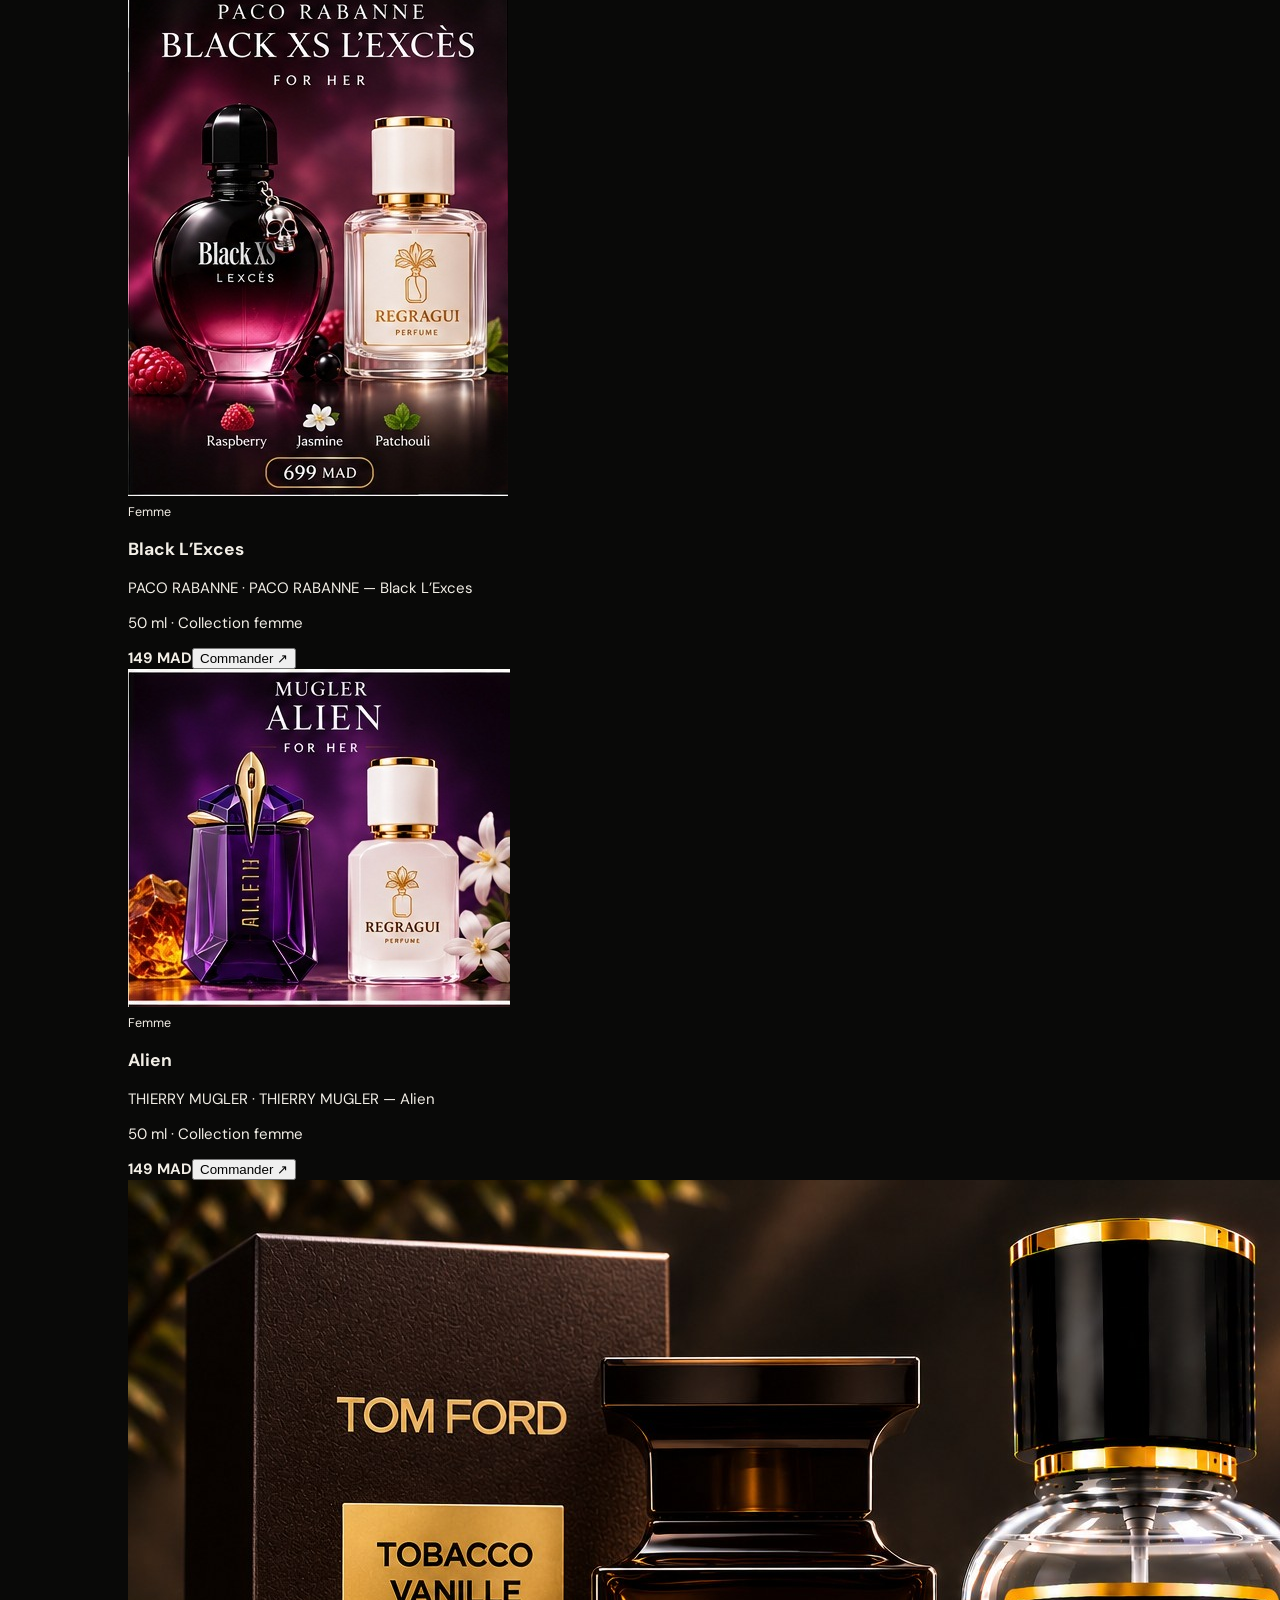
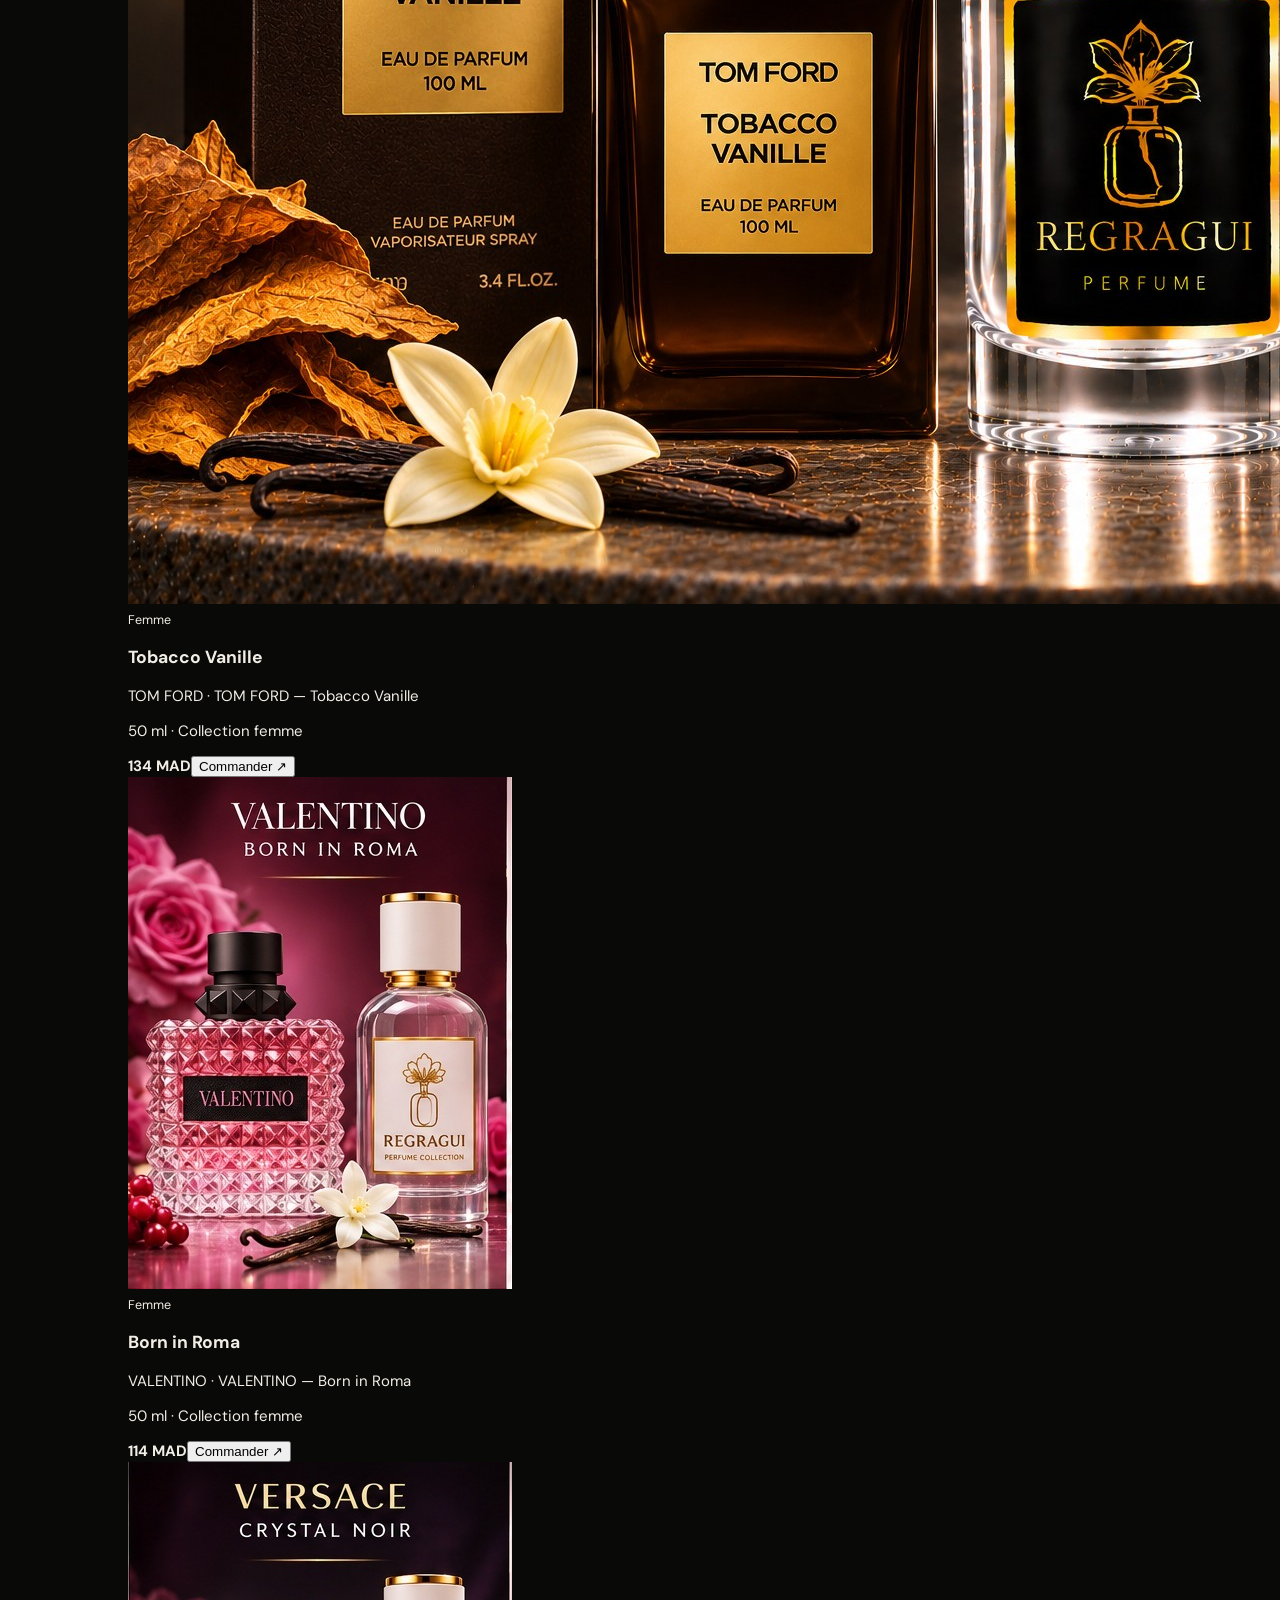
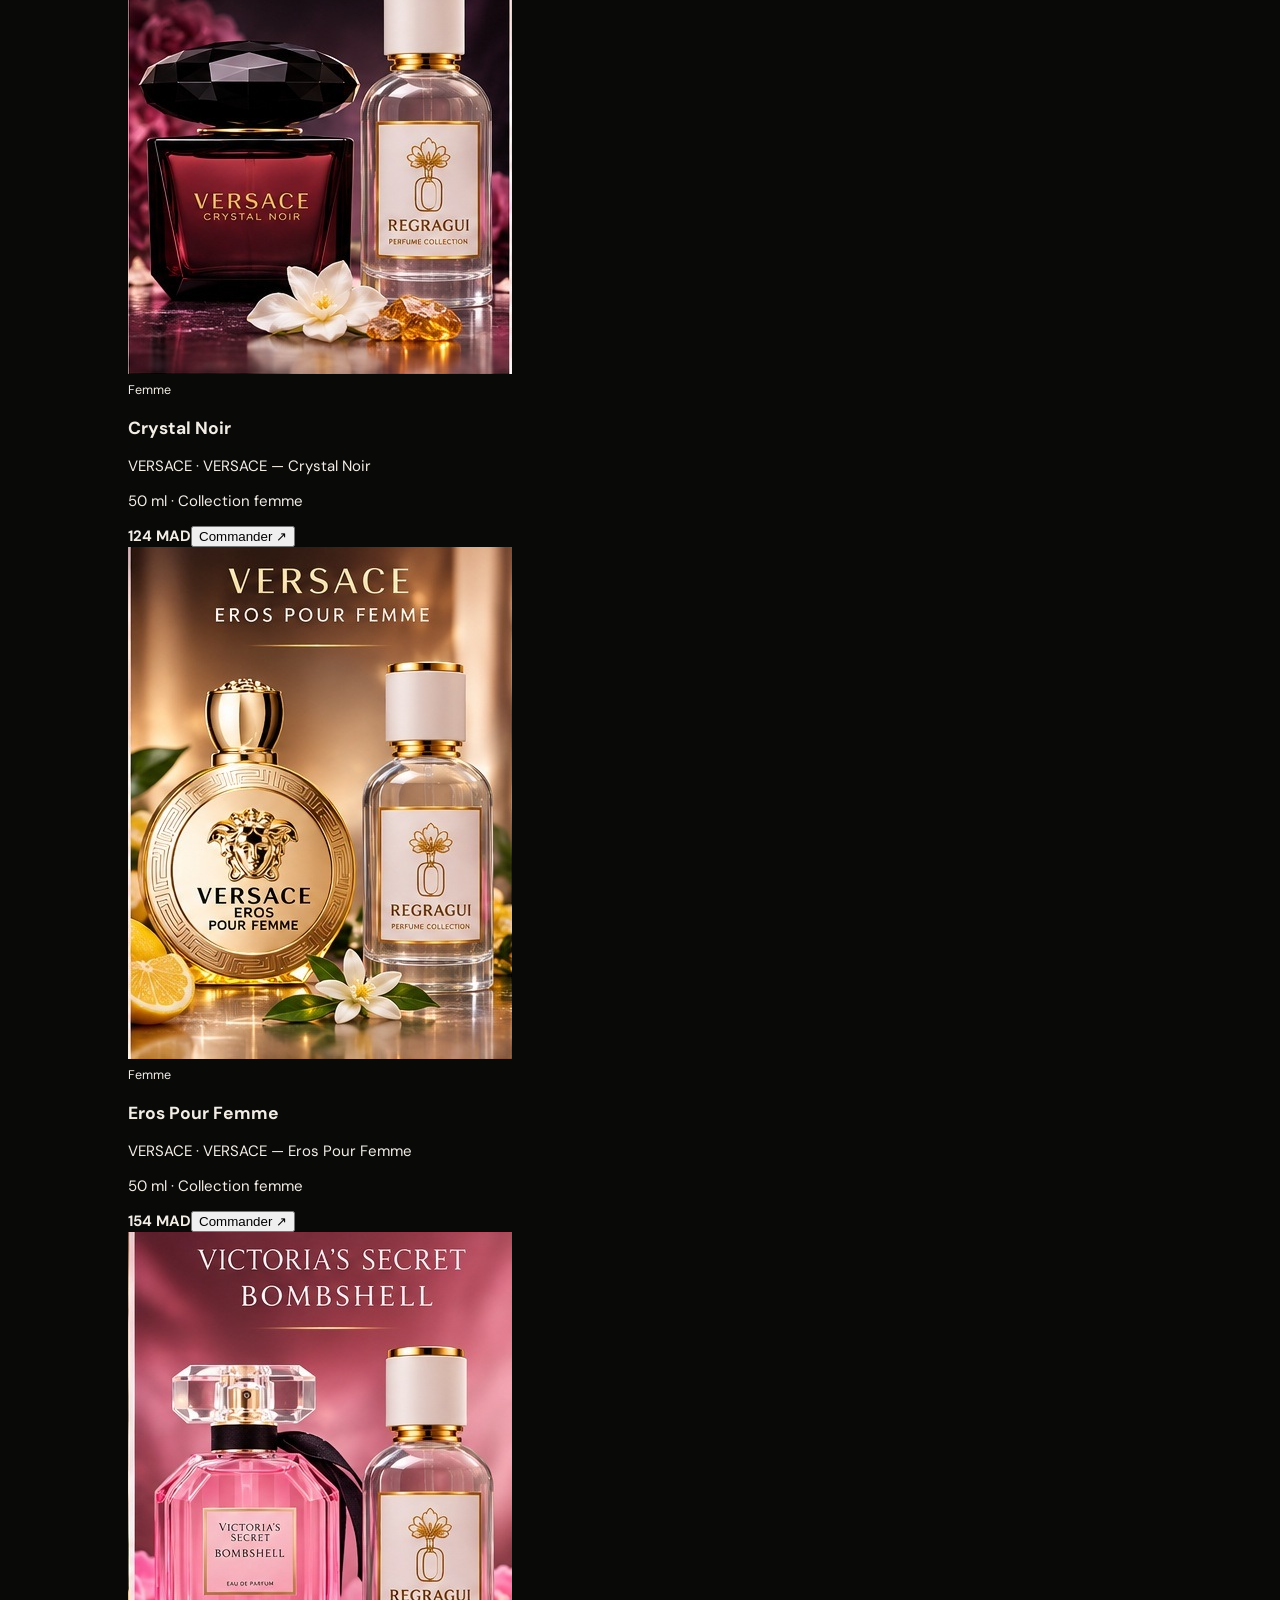
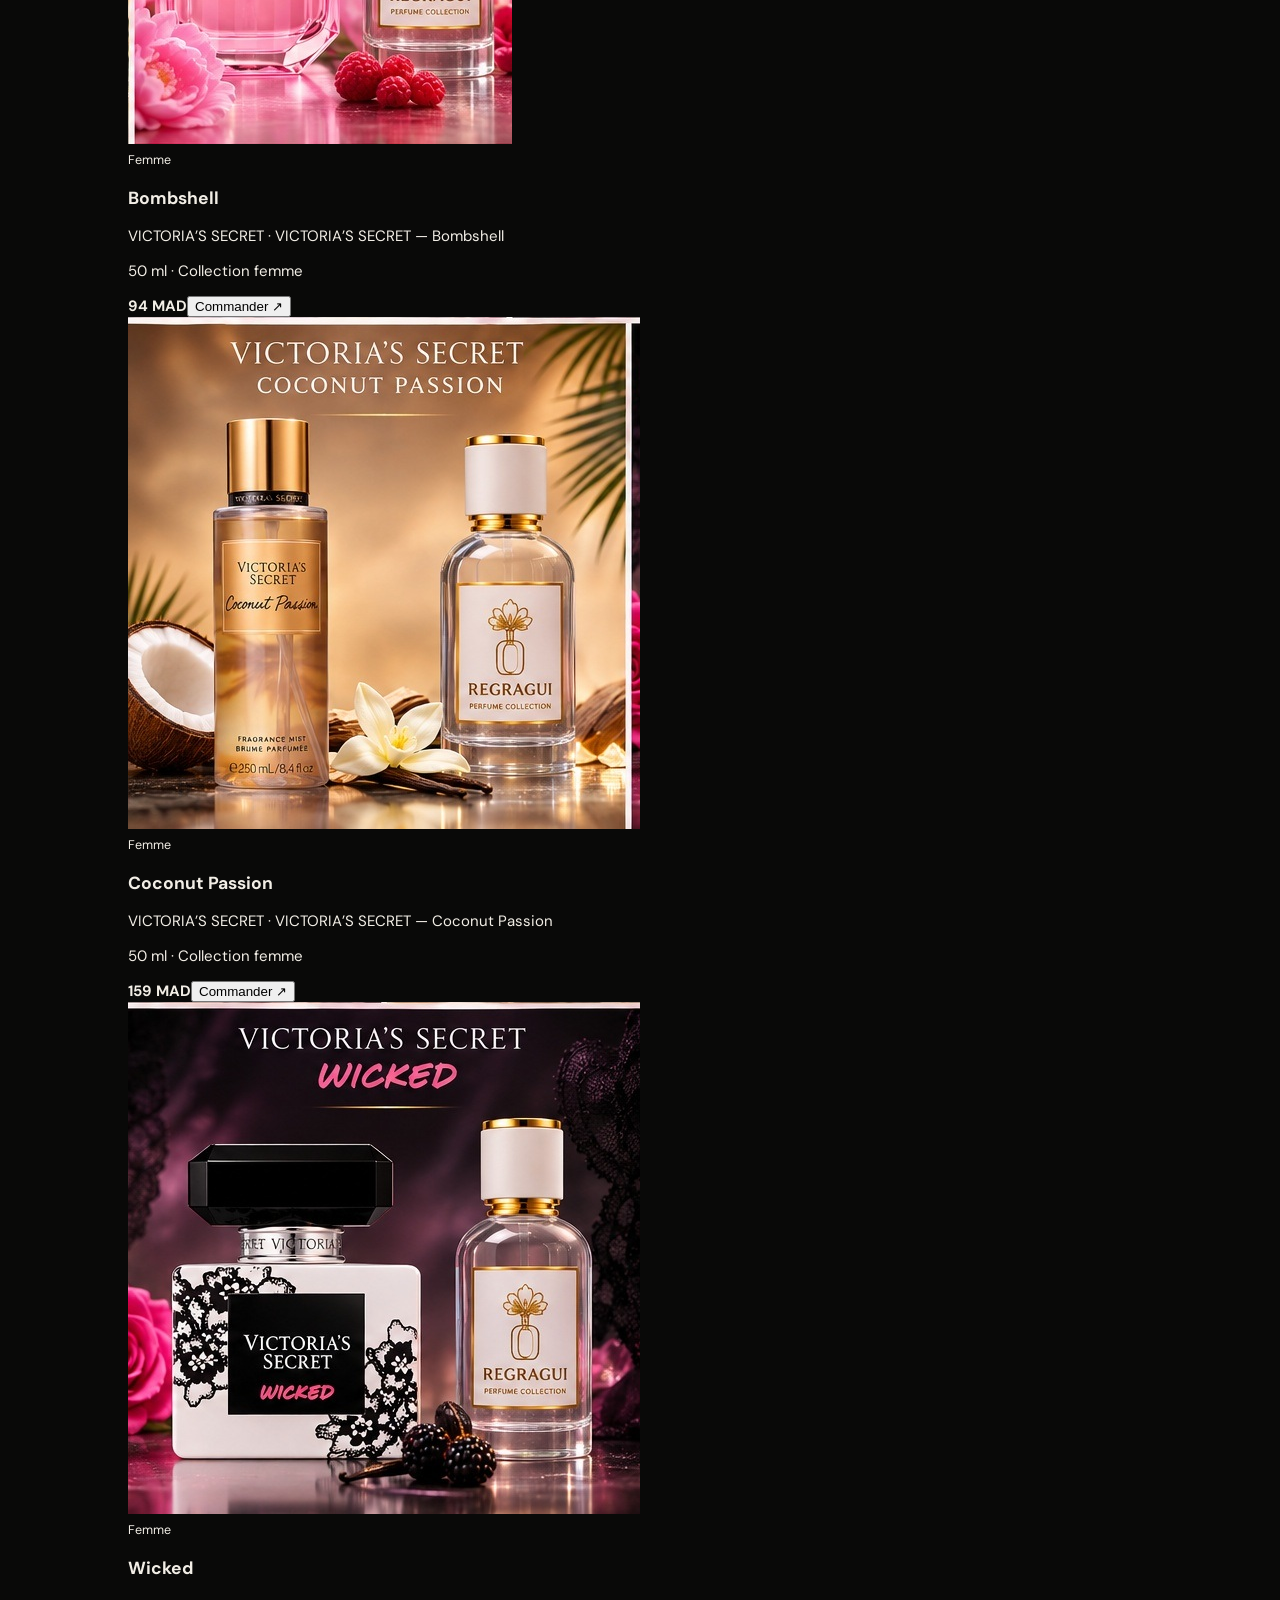
==== commit 94560ed6: "Use official Regragui logo in catalogue" ====
--- a/catalogue.html
+++ b/catalogue.html
@@ -14,12 +14,12 @@
 <body>
   <div class="scent-intro" id="scentIntro" aria-label="Regragui Perfume" role="status">
     <div class="scent-smoke scent-smoke-one"></div><div class="scent-smoke scent-smoke-two"></div><div class="scent-smoke scent-smoke-three"></div>
-    <div class="scent-intro-brand"><img class="scent-intro-logo" src="https://at.adobe.com/EO0bdE3IVZA1z6nX" alt="Regragui Perfume"></div>
+    <div class="scent-intro-brand"><img class="scent-intro-logo" src="assets/regragui-official-logo.svg" alt="Regragui Perfume"></div>
   </div>
   <div class="announcement" data-i18n="announcement">Livraison partout au Maroc · Commande directe sur WhatsApp</div>
   <header class="site-header">
     <a class="brand" href="index.html#home" aria-label="Regragui Perfume home">
-      <img class="brand-logo" src="https://at.adobe.com/EO0bdE3IVZA1z6nX" alt="Regragui Perfume">
+      <img class="brand-logo" src="assets/regragui-official-logo.svg" alt="Regragui Perfume">
     </a>
     <button class="menu-toggle" id="menuToggle" aria-label="Open menu" aria-expanded="false">☰</button>
     <nav class="main-nav" id="mainNav">
@@ -118,7 +118,7 @@
   </main>
 
   <footer class="site-footer">
-    <a class="brand footer-brand" href="index.html#home"><img class="brand-logo footer-logo" src="https://at.adobe.com/EO0bdE3IVZA1z6nX" alt="Regragui Perfume"></a>
+    <a class="brand footer-brand" href="index.html#home"><img class="brand-logo footer-logo" src="assets/regragui-official-logo.svg" alt="Regragui Perfume"></a>
     <p data-i18n="footerLine">Votre histoire, en fragrance.</p>
     <div class="footer-links"><a href="https://www.instagram.com/regraguiperfume/" target="_blank" rel="noopener">Instagram ↗</a><a href="https://wa.me/212766384091" target="_blank" rel="noopener">WhatsApp ↗</a></div>
     <small>© <span id="year"></span> REGRAGUI PERFUME · TANGER, MAROC</small>
--- a/styles.css
+++ b/styles.css
@@ -1,149 +1,15 @@
- :root{--black:#0b0b0a;--panel:#11110f;--gold:#c5a568;--gold2:#e0c58c;--ivory:#eee9df;--muted:#aaa398;--line:rgba(197,165,104,.24);--serif:"Playfair Display",Georgia,serif;--sans:"DM Sans",Arial,sans-serif}*{box-sizing:border-box}html{scroll-behavior:smooth}body{margin:0;background:var(--black);color:var(--ivory);font-family:var(--sans);font-size:15px}a{color:inherit;text-decoration:none}.announcement{text-align:center;padding:9px 15px;background:#171510;color:var(--gold2);font-size:10px;letter-spacing:.13em;text-transform:uppercase}.site-header{height:88px;padding:0 6vw;display:flex;align-items:center;justify-content:space-between;border-bottom:1px solid rgba(255,255,255,.07);position:relative;z-index:5;background:rgba(11,11,10,.96)}.brand{display:flex;align-items:center;gap:11px}.brand-mark{width:38px;height:38px;border:1px solid var(--gold);border-radius:50%;display:grid;place-items:center;color:var(--gold2);font-family:var(--serif);font-size:24px}.brand-name{font-size:12px;letter-spacing:.2em;font-weight:600}.brand-name small{display:block;text-align:center;font-size:8px;letter-spacing:.48em;color:var(--gold);margin-top:4px}.main-nav{display:flex;gap:34px}.main-nav a,.header-actions{font-size:11px;letter-spacing:.1em;text-transform:uppercase}.main-nav a{color:#d4cec2;transition:color .2s}.main-nav a:hover,.footer-links a:hover{color:var(--gold2)}.header-actions{display:flex;align-items:center;gap:13px}.language-label{position:absolute;clip:rect(0,0,0,0)}select{background:transparent;color:var(--gold2);border:1px solid var(--line);padding:8px 6px;font:inherit}select option{background:#111;color:white}.header-order{border:1px solid var(--gold);padding:11px 17px;color:var(--gold2)}.menu-toggle{display:none;background:none;border:0;color:var(--gold);font-size:24px}.hero{min-height:650px;height:min(780px,calc(100vh - 110px));position:relative;display:grid;grid-template-columns:1fr 1fr;align-items:center;padding:55px 10vw 90px;overflow:hidden;background:radial-gradient(ellipse at 78% 48%,#282116 0%,#14130f 28%,#0b0b0a 65%)}.hero:after{content:"";position:absolute;inset:0;background:linear-gradient(90deg,rgba(11,11,10,.1),transparent 60%),repeating-linear-gradient(120deg,transparent 0 80px,rgba(255,255,255,.012) 81px 82px);pointer-events:none}.hero-copy{position:relative;z-index:2;max-width:520px}.eyebrow{font-size:9px;letter-spacing:.27em;color:var(--gold);font-weight:600}.hero h1,.intro h2,.craft-copy h2,.contact-band h2{font:400 clamp(42px,5vw,70px)/1.12 var(--serif);letter-spacing:-.035em;margin:25px 0}.hero h1 em,.intro h2 em,.craft-copy h2 em,.contact-band h2 em{color:var(--gold2);font-weight:400}.hero-description{color:#c3bdb2;line-height:1.9;max-width:410px;font-size:14px}.hero-buttons{display:flex;align-items:center;gap:27px;margin-top:35px}.button{display:inline-flex;align-items:center;justify-content:center;padding:15px 22px;font-size:10px;letter-spacing:.12em;text-transform:uppercase;font-weight:700;transition:transform .2s,background .2s}.button:hover{transform:translateY(-3px)}.button-gold{background:linear-gradient(120deg,#b18b4e,#e0c58c);color:#17130d}.text-link{font-size:11px;letter-spacing:.08em;color:var(--gold2);text-transform:uppercase}.text-link span{margin-left:8px}.hero-note{display:flex;align-items:center;gap:12px;color:#918a7e;font:italic 13px var(--serif);margin-top:65px}.gold-line{width:35px;height:1px;background:var(--gold)}.hero-art{height:100%;min-height:480px;position:relative;display:grid;place-items:center}.halo{position:absolute;border:1px solid rgba(197,165,104,.23);border-radius:50%;width:440px;height:440px}.halo-two{width:350px;height:350px;border-color:rgba(197,165,104,.12)}.hero-plinth{position:absolute;bottom:17%;width:340px;height:45px;background:linear-gradient(90deg,#181612,#5a4729,#17140f);transform:perspective(180px) rotateX(18deg);box-shadow:0 30px 50px #000}.hero-bottle{position:relative;margin-top:-20px;width:190px;height:280px;filter:drop-shadow(0 25px 25px #0009);z-index:1}.bottle-glass{position:absolute;bottom:0;width:190px;height:235px;border:2px solid #9e895e;border-radius:22px 22px 30px 30px;background:linear-gradient(100deg,#171817 0%,#393326 25%,#11120f 48%,#29251b 80%,#0a0a09 100%);box-shadow:inset 7px 0 12px #ffffff18,inset -8px 0 12px #000}.bottle-neck{position:absolute;z-index:2;top:26px;left:72px;width:46px;height:35px;background:linear-gradient(90deg,#6d5229,#d6b875,#654a25)}.bottle-cap{position:absolute;z-index:3;top:0;left:64px;width:62px;height:36px;background:linear-gradient(90deg,#171717,#a58a54,#211b10);border-radius:5px 5px 2px 2px}.bottle-label{position:absolute;left:20px;right:20px;top:82px;height:100px;border:1px solid var(--gold);display:flex;flex-direction:column;align-items:center;justify-content:center;color:#d5b979;letter-spacing:.13em;font:15px var(--serif);background:#11110f}.bottle-label small{font:8px var(--sans);letter-spacing:.4em;margin-top:6px}.bottle-label i{font:italic 8px var(--serif);margin-top:12px}.hero-stamp{position:absolute;right:4%;top:20%;font:10px/1.6 var(--sans);letter-spacing:.2em;color:var(--gold);text-align:center;border:1px solid var(--line);border-radius:50%;width:88px;height:88px;display:grid;align-content:center}.hero-stamp b{font-size:14px}.art-caption{position:absolute;bottom:5%;font-size:8px;letter-spacing:.3em;color:#877c68}.hero-bottom{position:absolute;bottom:28px;left:10vw;right:10vw;display:flex;justify-content:space-between;color:#827b70;font-size:9px;letter-spacing:.2em}.intro{text-align:center;padding:115px 20px 105px;max-width:900px}.intro h2{font-size:clamp(34px,4vw,52px);margin:20px 0}.intro>p:last-child{max-width:620px;margin:25px auto 0;color:#aaa398;line-height:2;font-size:13px}.section-wrap{padding-left:9vw;padding-right:9vw}.collection{padding-top:85px;padding-bottom:110px;background:#10100e}.section-heading{display:flex;align-items:end;justify-content:space-between;gap:30px}.section-heading h2{font:42px var(--serif);margin:14px 0 0}.section-heading>p{max-width:310px;color:#a9a195;font-size:12px;line-height:1.8}.filters{display:flex;gap:9px;margin:35px 0 28px}.filter{border:1px solid #3a352b;color:#bdb5a8;background:none;padding:10px 18px;font:10px var(--sans);letter-spacing:.1em;text-transform:uppercase;cursor:pointer}.filter.active,.filter:hover{background:var(--gold);border-color:var(--gold);color:#17130d}.product-grid{display:grid;grid-template-columns:repeat(3,1fr);gap:20px}.product-card{background:#171612;border:1px solid rgba(197,165,104,.13);padding:14px;transition:transform .25s,border-color .25s}.product-card:hover{transform:translateY(-5px);border-color:var(--gold)}.product-visual{height:260px;display:grid;place-items:center;position:relative;overflow:hidden;background:radial-gradient(ellipse,#383023,#171612 65%)}.product-visual:before{content:"";position:absolute;width:170px;height:170px;border:1px solid #c5a56836;border-radius:50%}.product-bottle{width:88px;height:135px;position:relative;border:1px solid #b99b63;border-radius:9px 9px 15px 15px;background:linear-gradient(90deg,#171717,#51432b,#191816);box-shadow:0 18px 22px #0009;z-index:1}.product-bottle:before{content:"";position:absolute;top:-22px;left:29px;width:30px;height:23px;background:linear-gradient(90deg,#6e542e,#d4b778,#6e542e)}.product-bottle:after{content:"REGRAGUI";position:absolute;top:50px;left:7px;right:7px;text-align:center;padding:10px 0;border:1px solid #c5a568;color:#d7bb7b;font:7px var(--serif);letter-spacing:.1em}.product-info{padding:18px 5px 8px}.product-info small{color:var(--gold);font-size:9px;letter-spacing:.16em;text-transform:uppercase}.product-info h3{font:22px var(--serif);margin:9px 0}.product-info p{font-size:11px;color:#a9a195;line-height:1.7;min-height:38px}.product-bottom{display:flex;justify-content:space-between;align-items:center;margin-top:17px}.product-bottom strong{font-size:12px;color:var(--gold2);font-weight:500}.product-bottom button{background:none;border:0;color:var(--gold2);font-size:10px;text-transform:uppercase;letter-spacing:.1em;cursor:pointer}.catalogue-note{font-size:10px;color:#827b70;margin-top:25px}.craft-section{display:grid;grid-template-columns:1fr 1fr;min-height:550px;background:#171510}.craft-image{position:relative;display:grid;place-items:center;overflow:hidden;background:radial-gradient(ellipse at center,#4a3820,#171510 58%)}.craft-orbit{width:330px;height:330px;border:1px solid #c5a56855;border-radius:50%;box-shadow:0 0 0 35px #c5a5680a,0 0 0 70px #c5a56808}.mini-bottle{position:absolute;width:115px;height:185px;border:1px solid #d0b16d;border-radius:12px 12px 20px 20px;background:linear-gradient(90deg,#161511,#74603b,#171510);display:grid;place-items:center;box-shadow:0 25px 35px #0008}.mini-bottle:before{content:"";position:absolute;top:-30px;width:42px;height:30px;background:linear-gradient(90deg,#72562b,#e1c783,#72562b)}.mini-bottle span{border:1px solid var(--gold);padding:18px 25px;color:var(--gold2);font:30px var(--serif)}.craft-image-caption{position:absolute;bottom:30px;color:#b89a60;font-size:9px;letter-spacing:.3em}.craft-copy{padding:90px 9vw 80px 7vw;align-self:center}.craft-copy h2{font-size:48px}.craft-copy>p:not(.eyebrow){color:#aaa398;line-height:2;font-size:13px;margin:25px 0 30px}.promise{display:grid;grid-template-columns:repeat(3,1fr);gap:35px;padding-top:75px;padding-bottom:75px}.promise>div{border-top:1px solid var(--line);padding-top:22px}.promise-icon{color:var(--gold);font-size:22px}.promise h3{font:20px var(--serif);font-weight:400}.promise p{font-size:11px;color:#a9a195;line-height:1.8}.contact-band{text-align:center;padding:100px 20px 110px;background:radial-gradient(ellipse at center,#2b2317,#0c0c0a 65%);border-top:1px solid var(--line);border-bottom:1px solid var(--line)}.contact-band h2{font-size:clamp(38px,5vw,58px);margin:20px 0}.contact-band>p:not(.eyebrow){color:#aaa398;font-size:12px;line-height:1.8;margin:0 auto 28px}.site-footer{padding:45px 8vw 30px;display:flex;align-items:center;justify-content:space-between;gap:20px;flex-wrap:wrap}.footer-brand .brand-mark{width:32px;height:32px;font-size:20px}.site-footer>p{font:italic 14px var(--serif);color:#a79a82}.footer-links{display:flex;gap:20px;font-size:11px;color:var(--gold2)}.site-footer>small{width:100%;border-top:1px solid #ffffff12;padding-top:20px;color:#716b60;font-size:9px;letter-spacing:.13em}.floating-whatsapp{position:fixed;right:22px;bottom:22px;width:48px;height:48px;border-radius:50%;display:grid;place-items:center;background:#c5a568;color:#14110b;font-size:23px;box-shadow:0 8px 25px #0008;z-index:10}[dir=rtl] body{text-align:right}[dir=rtl] .hero-copy,[dir=rtl] .craft-copy{direction:rtl}[dir=rtl] .hero-bottom{direction:ltr}[dir=rtl] .hero-buttons{flex-direction:row-reverse}[dir=rtl] .section-heading{flex-direction:row-reverse}[dir=rtl] .product-bottom{flex-direction:row-reverse}
-@media(max-width:900px){.site-header{padding:0 4vw}.main-nav{gap:17px}.hero{padding-left:7vw;padding-right:7vw}.hero-art{transform:scale(.86)}.section-wrap{padding-left:6vw;padding-right:6vw}.product-grid{grid-template-columns:repeat(2,1fr)}.craft-copy{padding:70px 6vw}.hero-bottom{left:7vw;right:7vw}}
-@media(max-width:650px){.announcement{font-size:8px}.site-header{height:72px}.menu-toggle{display:block;order:3}.main-nav{display:none;position:absolute;top:72px;left:0;right:0;background:#11110f;padding:22px 6vw;flex-direction:column;border-bottom:1px solid var(--line)}.main-nav.open{display:flex}.header-actions{margin-left:auto;margin-right:12px}.header-order{display:none}.hero{height:auto;min-height:780px;grid-template-columns:1fr;padding:70px 7vw 85px}.hero-copy{max-width:100%}.hero h1{font-size:49px}.hero-art{min-height:390px;margin-top:10px;transform:scale(.82);transform-origin:top center}.hero-note{margin-top:35px}.hero-bottom{bottom:20px}.intro{padding-top:80px;padding-bottom:75px}.intro h2{font-size:36px}.collection{padding-top:65px;padding-bottom:75px}.section-heading{display:block}.section-heading h2{font-size:36px}.section-heading>p{margin-top:12px}.product-grid{gap:12px}.product-card{padding:9px}.product-visual{height:190px}.product-info h3{font-size:18px}.product-info p{font-size:10px}.product-bottom{gap:6px}.product-bottom button{font-size:8px}.craft-section{grid-template-columns:1fr}.craft-image{min-height:350px}.craft-copy{padding:65px 8vw 75px}.craft-copy h2{font-size:40px}.promise{grid-template-columns:1fr;gap:22px;padding-top:55px;padding-bottom:55px}.promise>div{display:grid;grid-template-columns:35px 1fr;column-gap:12px}.promise-icon{grid-row:span 2}.promise h3{margin:0 0 5px}.promise p{margin:0}.contact-band{padding:75px 20px}.site-footer{justify-content:center;text-align:center;flex-direction:column}.site-footer>small{text-align:center}.footer-links{justify-content:center}}@media(max-width:390px){.product-grid{grid-template-columns:1fr}.product-visual{height:230px}.hero h1{font-size:43px}}
+:root{--black:#090908;--panel:#11110f;--gold:#c5a568;--gold2:#e8d3a4;--ivory:#f2eee6;--muted:#aaa398;--line:rgba(197,165,104,.25);--serif:"Playfair Display",Georgia,serif;--sans:"DM Sans",Arial,sans-serif}*{box-sizing:border-box}html{scroll-behavior:smooth}body{margin:0;background:var(--black);color:var(--ivory);font:15px var(--sans)}a{color:inherit;text-decoration:none}.announcement{display:flex;justify-content:space-between;padding:10px 6vw;background:#14130f;color:#cbb78e;font-size:9px;letter-spacing:.2em;text-transform:uppercase}.site-header{height:86px;padding:0 6vw;display:flex;align-items:center;justify-content:space-between;border-bottom:1px solid #ffffff12;position:relative;z-index:8;background:#090908}.brand-logo{width:142px;height:auto;max-height:54px;object-fit:contain}.main-nav{display:flex;gap:34px}.main-nav a,.header-actions{font-size:10px;letter-spacing:.16em;text-transform:uppercase}.main-nav a{color:#d5cfc3;transition:color .3s}.main-nav a:hover,.footer-links a:hover{color:var(--gold2)}.header-actions{display:flex;align-items:center;gap:14px}.language-label{position:absolute;clip:rect(0,0,0,0)}select{background:#090908;color:var(--gold2);border:1px solid var(--line);padding:8px 6px;font:inherit}select option{background:#111;color:white}.header-order{border:1px solid var(--gold);padding:12px 17px;color:var(--gold2)}.menu-toggle{display:none;background:none;border:0;color:var(--gold);font-size:24px}.hero{height:min(850px,calc(100vh - 110px));min-height:690px;position:relative;display:grid;grid-template-columns:1fr 1fr;align-items:center;padding:65px 10vw 95px;overflow:hidden;background:radial-gradient(ellipse at 74% 46%,#3a2c19 0%,#17140f 28%,#090908 67%)}.hero-background-video{position:absolute;inset:0;width:100%;height:100%;object-fit:cover;opacity:.27;filter:brightness(.6) saturate(.65)}.hero-film{position:absolute;inset:0;background:linear-gradient(90deg,#090908 0%,rgba(9,9,8,.92) 36%,rgba(9,9,8,.28) 100%),linear-gradient(0deg,#090908 0%,transparent 22%,transparent 80%,#09090866)}.hero-grain{position:absolute;inset:0;opacity:.12;pointer-events:none;background-image:url("data:image/svg+xml,%3Csvg viewBox='0 0 180 180' xmlns='http://www.w3.org/2000/svg'%3E%3Cfilter id='n'%3E%3CfeTurbulence type='fractalNoise' baseFrequency='.9' numOctaves='3' stitchTiles='stitch'/%3E%3C/filter%3E%3Crect width='100%25' height='100%25' filter='url(%23n)' opacity='.24'/%3E%3C/svg%3E")}.hero-copy{position:relative;z-index:2;max-width:550px}.eyebrow{font-size:9px;letter-spacing:.3em;color:var(--gold);font-weight:600}.hero h1,.manifesto h2,.craft-copy h2,.editorial-copy h2,.contact-band h2{font:400 clamp(50px,6.4vw,88px)/1.03 var(--serif);letter-spacing:-.045em;margin:26px 0}.hero h1 em,.manifesto h2 em,.craft-copy h2 em,.editorial-copy h2 em,.contact-band h2 em{color:var(--gold2);font-weight:400}.hero-description{color:#c3bdb2;line-height:2;max-width:420px;font-size:13px}.hero-buttons{display:flex;align-items:center;gap:28px;margin-top:35px}.button{display:inline-flex;align-items:center;justify-content:center;gap:18px;padding:16px 22px;font-size:9px;letter-spacing:.16em;text-transform:uppercase;font-weight:700;transition:transform .35s,background .35s,letter-spacing .35s}.button:hover{transform:translateY(-4px);letter-spacing:.2em}.button-gold{background:linear-gradient(120deg,#b18b4e,#e8d3a4);color:#17130d}.button-outline{border:1px solid var(--gold);color:var(--gold2)}.text-link{font-size:10px;letter-spacing:.13em;color:var(--gold2);text-transform:uppercase}.hero-signature{display:flex;align-items:center;gap:14px;color:#968b78;font-size:8px;letter-spacing:.24em;margin-top:68px}.hero-signature i{width:40px;height:1px;background:var(--gold)}.hero-object{height:100%;min-height:480px;position:relative;display:grid;place-items:center;z-index:1}.hero-bottle-photo{position:relative;z-index:2;width:min(70%,390px);height:min(75%,570px);object-fit:contain;filter:drop-shadow(0 35px 50px #000c);animation:bottleFloat 7s ease-in-out infinite}.orbit{position:absolute;border:1px solid #c5a56840;border-radius:50%;width:min(80%,500px);aspect-ratio:1;animation:orbitPulse 8s ease-in-out infinite}.orbit-b{width:min(64%,390px);border-color:#c5a56824;animation-delay:-4s}.object-light{position:absolute;width:55%;aspect-ratio:1;border-radius:50%;background:#c69c4b26;filter:blur(65px);animation:lightBreath 6s ease-in-out infinite}.object-caption{position:absolute;bottom:5%;font-size:8px;letter-spacing:.32em;color:#a18b60}.hero-bottom{position:absolute;bottom:28px;left:10vw;right:10vw;display:flex;justify-content:space-between;color:#827b70;font-size:8px;letter-spacing:.22em}.section-wrap{padding-left:10vw;padding-right:10vw}.manifesto{text-align:center;padding-top:140px;padding-bottom:135px;max-width:1000px;margin:auto}.manifesto h2{font-size:clamp(38px,5vw,64px);line-height:1.13}.manifesto>p:last-child{max-width:560px;margin:25px auto 0;color:#a9a195;line-height:2;font-size:13px}.signature-section{padding:90px 0 110px;background:#11110f}.signature-heading{display:flex;align-items:end;justify-content:space-between;margin-bottom:42px}.signature-heading h2{font:400 clamp(42px,5vw,64px)/1.05 var(--serif);margin:14px 0}.signature-heading h2 em{color:var(--gold2)}.signature-grid{display:grid;grid-template-columns:1fr 1fr 1fr;gap:12px;padding:0 3vw}.signature-tile{height:530px;position:relative;overflow:hidden;background:#1b1812}.signature-tile:after{content:"";position:absolute;inset:0;background:linear-gradient(0deg,#080807d9,transparent 52%);transition:opacity .5s}.signature-tile img{width:100%;height:100%;object-fit:cover;transition:transform 1.2s cubic-bezier(.2,.7,.2,1),filter 1s}.signature-tile:hover img{transform:scale(1.07);filter:brightness(1.12)}.tile-index,.tile-title{position:absolute;z-index:1;left:28px}.tile-index{top:27px;font-size:8px;letter-spacing:.22em;color:#e6d2a7}.tile-title{bottom:28px;font:32px var(--serif)}.tile-title i{font:14px var(--sans);color:var(--gold2);margin-left:10px}.craft-section{display:grid;grid-template-columns:1fr 1fr;min-height:630px;background:#171510}.craft-image{position:relative;overflow:hidden;min-height:570px}.craft-photo img{position:absolute;width:100%;height:100%;object-fit:cover;inset:0;transition:transform 1.4s}.craft-photo:hover img{transform:scale(1.04)}.craft-photo:after{content:"";position:absolute;inset:0;background:linear-gradient(0deg,#09090888,transparent 55%)}.craft-image-caption{position:absolute;z-index:1;bottom:30px;left:35px;color:#d5b979;font-size:9px;letter-spacing:.3em}.craft-copy{padding:90px 9vw 80px 7vw;align-self:center}.craft-copy h2,.editorial-copy h2{font-size:clamp(42px,5vw,64px)}.craft-copy>p:not(.eyebrow),.editorial-copy>p:not(.eyebrow){color:#aaa398;line-height:2;font-size:13px;margin:25px 0 30px}.editorial-band{display:grid;grid-template-columns:1fr 1fr;align-items:center;background:#0d0d0b;padding:100px 10vw;gap:9vw}.editorial-image{height:480px;overflow:hidden}.editorial-image img{width:100%;height:100%;object-fit:cover;transition:transform 1.2s}.editorial-image:hover img{transform:scale(1.05)}.editorial-copy h2{margin:18px 0}.promise{display:grid;grid-template-columns:repeat(3,1fr);gap:35px;padding-top:85px;padding-bottom:85px}.promise>div{border-top:1px solid var(--line);padding-top:22px}.promise span{color:var(--gold);font-size:22px}.promise h3{font:21px var(--serif);font-weight:400}.promise p{font-size:11px;color:#a9a195;line-height:1.8}.contact-band{text-align:center;padding:115px 20px 125px;background:radial-gradient(ellipse at center,#302515,#0c0c0a 65%);border-top:1px solid var(--line);border-bottom:1px solid var(--line)}.contact-band h2{font-size:clamp(48px,6vw,76px);margin:20px 0}.contact-band>p:not(.eyebrow){color:#aaa398;font-size:12px;line-height:1.8;margin:0 auto 30px}.site-footer{padding:50px 8vw 30px;display:flex;align-items:center;justify-content:space-between;gap:20px;flex-wrap:wrap}.footer-logo{width:115px}.site-footer>p{font:italic 14px var(--serif);color:#a79a82}.footer-links{display:flex;gap:20px;font-size:10px;color:var(--gold2)}.site-footer>small{width:100%;border-top:1px solid #ffffff12;padding-top:20px;color:#716b60;font-size:8px;letter-spacing:.13em}.site-footer .disclaimer{border:0;padding-top:0;letter-spacing:0;line-height:1.8}.floating-whatsapp{position:fixed;right:22px;bottom:22px;width:50px;height:50px;border-radius:50%;display:grid;place-items:center;background:#c5a568;color:#14110b;font-size:23px;box-shadow:0 8px 25px #0008;z-index:10;animation:whatsPulse 3s ease-in-out infinite}.preloader{position:fixed;inset:0;background:#090908;z-index:99;display:flex;flex-direction:column;align-items:center;justify-content:center;gap:18px;transition:opacity .8s,visibility .8s}.preloader.loaded{opacity:0;visibility:hidden}.preloader-mark{font:58px var(--serif);color:var(--gold2)}.preloader-line{width:110px;height:1px;background:linear-gradient(90deg,transparent,var(--gold),transparent);animation:loadLine 1s ease-in-out infinite}.preloader small{font-size:8px;letter-spacing:.3em;color:#998b6d}.reveal{opacity:0;transform:translateY(32px);transition:opacity .9s ease,transform .9s cubic-bezier(.2,.7,.2,1)}.reveal.is-visible{opacity:1;transform:translateY(0)}@keyframes bottleFloat{0%,100%{transform:translateY(0) rotate(-1deg)}50%{transform:translateY(-18px) rotate(1deg)}}@keyframes orbitPulse{0%,100%{transform:scale(.96);opacity:.5}50%{transform:scale(1.04);opacity:1}}@keyframes lightBreath{0%,100%{opacity:.45;transform:scale(.9)}50%{opacity:.9;transform:scale(1.1)}}@keyframes whatsPulse{0%,100%{box-shadow:0 8px 25px #0008,0 0 0 0 #c5a56855}50%{box-shadow:0 8px 25px #0008,0 0 0 10px #c5a56800}}@keyframes loadLine{0%{transform:scaleX(.3);opacity:.4}50%{transform:scaleX(1);opacity:1}100%{transform:scaleX(.3);opacity:.4}}@media(prefers-reduced-motion:reduce){*,*:before,*:after{scroll-behavior:auto!important;animation-duration:.01ms!important;transition-duration:.01ms!important}.reveal{opacity:1;transform:none}}[dir=rtl] .hero-copy,[dir=rtl] .craft-copy{direction:rtl}[dir=rtl] .hero-bottom{direction:ltr}
+@media(max-width:900px){.site-header{padding:0 4vw}.main-nav{gap:18px}.hero{padding-left:7vw;padding-right:7vw}.section-wrap{padding-left:7vw;padding-right:7vw}.signature-tile{height:420px}.editorial-band{padding:75px 7vw;gap:5vw}.hero-bottom{left:7vw;right:7vw}}
+@media(max-width:650px){.announcement{font-size:7px;gap:8px}.site-header{height:72px}.brand-logo{width:116px}.menu-toggle{display:block;order:3}.main-nav{display:none;position:absolute;top:72px;left:0;right:0;background:#11110f;padding:22px 6vw;flex-direction:column;border-bottom:1px solid var(--line)}.main-nav.open{display:flex}.header-actions{margin-left:auto;margin-right:12px}.header-order{display:none}.hero{height:auto;min-height:930px;grid-template-columns:1fr;padding:75px 7vw 90px}.hero h1{font-size:57px}.hero-copy{max-width:100%}.hero-object{min-height:380px;margin-top:10px}.hero-bottle-photo{height:350px;width:75%}.hero-signature{margin-top:35px}.hero-bottom{bottom:20px;font-size:7px}.manifesto{padding-top:90px;padding-bottom:85px}.manifesto h2{font-size:38px}.signature-section{padding:65px 0 75px}.signature-heading{display:block}.signature-heading .text-link{display:inline-block;margin-top:12px}.signature-grid{grid-template-columns:1fr;padding:0 5vw;gap:12px}.signature-tile{height:440px}.craft-section{grid-template-columns:1fr}.craft-image{min-height:390px}.craft-copy{padding:65px 8vw 75px}.editorial-band{grid-template-columns:1fr;padding:70px 7vw;gap:35px}.editorial-image{height:360px}.promise{grid-template-columns:1fr;gap:22px;padding-top:60px;padding-bottom:60px}.promise>div{display:grid;grid-template-columns:35px 1fr;column-gap:12px}.promise span{grid-row:span 2}.promise h3{margin:0 0 5px}.promise p{margin:0}.contact-band{padding:80px 20px}.site-footer{justify-content:center;text-align:center;flex-direction:column}.site-footer>small{text-align:center}.footer-links{justify-content:center}}
+/* Visible entrance motion for the first screen; scroll reveals remain progressive below. */
+@keyframes heroRise{from{opacity:0;transform:translateY(24px)}to{opacity:1;transform:translateY(0)}}
+.hero-copy .eyebrow{animation:heroRise .8s .12s both}
+.hero-copy h1{animation:heroRise .9s .24s both}
+.hero-copy .hero-description{animation:heroRise .9s .38s both}
+.hero-copy .hero-buttons{animation:heroRise .9s .52s both}
+.hero-object .orbit{animation:orbitPulse 7s ease-in-out infinite}
+.hero-object .object-light{animation:lightBreath 5s ease-in-out infinite}
+@media(prefers-reduced-motion:reduce){.hero-copy .eyebrow,.hero-copy h1,.hero-copy .hero-description,.hero-copy .hero-buttons{animation:none}}
 
-.inspired-label{color:var(--gold2)!important;font-size:10px!important;font-style:italic;margin:0 0 7px!important;min-height:0!important}
-
-/* Owner-supplied Regragui photography */
-.hero-photo{min-height:500px;display:flex;flex-direction:column;justify-content:center;align-items:center;gap:16px;transform:none!important}
-.hero-photo-frame{width:min(100%,440px);height:510px;overflow:hidden;border:1px solid rgba(197,165,104,.34);box-shadow:0 28px 70px #0009;background:#111}
-.hero-photo-frame img{width:100%;height:100%;object-fit:cover;object-position:center 53%;display:block}
-.hero-photo-caption{font-size:9px;letter-spacing:.25em;color:var(--gold2)}
-.hero-photo-caption span{padding:0 7px;color:var(--gold)}
-.product-visual{background:#0c0c0b}
-.product-visual:before{z-index:1;pointer-events:none}
-.product-visual img{width:100%;height:100%;object-fit:cover;display:block;transition:transform .5s}
-.product-card:hover .product-visual img{transform:scale(1.045)}
-.craft-photo{min-height:550px;background:#111}
-.craft-photo img{position:absolute;width:100%;height:100%;object-fit:cover;inset:0;opacity:.92}
-.craft-photo:after{content:"";position:absolute;inset:0;background:linear-gradient(0deg,rgba(8,8,7,.55),transparent 45%)}
-.craft-photo .craft-image-caption{z-index:1}
-.diffuser-feature{display:grid;grid-template-columns:1fr 1fr;background:#10100e;border-top:1px solid var(--line);border-bottom:1px solid var(--line)}
-.diffuser-photo{min-height:430px;overflow:hidden}
-.diffuser-photo img{width:100%;height:100%;min-height:430px;object-fit:cover;display:block}
-.diffuser-copy{align-self:center;padding:70px 9vw 70px 7vw}
-.diffuser-copy h2{font:400 clamp(36px,4vw,52px)/1.15 var(--serif);margin:20px 0}
-.diffuser-copy h2 em{color:var(--gold2);font-weight:400}
-.diffuser-copy>p:not(.eyebrow){font-size:13px;color:#aaa398;line-height:2;margin:20px 0 28px}
-@media(max-width:650px){
- .hero-photo{min-height:390px;margin-top:5px;transform:none!important}
- .hero-photo-frame{height:390px;width:min(100%,360px)}
- .diffuser-feature{grid-template-columns:1fr}
- .diffuser-photo,.diffuser-photo img{min-height:340px;height:340px}
- .diffuser-copy{padding:55px 8vw 65px}
- .craft-photo{min-height:380px}
-}
-
-.product-visual img{width:100%;height:100%;object-fit:cover;display:block}.product-visual{overflow:hidden}
-
-
-/* Men's top-seller showcase */
-.top-sellers{padding-top:85px;padding-bottom:90px;background:#0b0b0a}
-.top-seller-grid{display:grid;grid-template-columns:repeat(4,minmax(0,1fr));gap:18px;margin-top:34px}
-.top-seller-card{margin:0;min-width:0;background:#151410;border:1px solid rgba(197,165,104,.2);padding:10px;transition:transform .25s,border-color .25s}
-.top-seller-card:hover{transform:translateY(-4px);border-color:var(--gold)}
-.top-seller-card img{display:block;width:100%;aspect-ratio:4/5;object-fit:cover;background:#111}
-.top-seller-card h3{font:19px var(--serif);font-weight:400;color:var(--gold2);margin:14px 5px 8px}
-@media(max-width:900px){.top-seller-grid{grid-template-columns:repeat(2,minmax(0,1fr))}}
-@media(max-width:650px){.top-sellers{padding-top:65px;padding-bottom:70px}.top-seller-grid{gap:12px}.top-seller-card{padding:7px}.top-seller-card h3{font-size:16px}}
-
-
-/* Homepage top-seller prices and catalogue gateway */
-.top-seller-price{margin:0 5px 8px;color:var(--gold2);font-size:12px;letter-spacing:.08em}
-.catalogue-invite{text-align:center;padding-top:85px;padding-bottom:90px;background:#10100e}
-.catalogue-invite h2{font:400 clamp(34px,4vw,48px)/1.15 var(--serif);margin:18px 0;color:var(--ivory)}
-.catalogue-invite>p:not(.eyebrow){color:#aaa398;font-size:13px;line-height:1.8;margin:0 auto 25px}
-.catalogue-invite .button{margin-top:4px}
-
-
-/* Honest fallback for catalogue items without an assigned product photograph */
-.product-visual.image-unavailable{background:radial-gradient(ellipse at center,#30271a 0%,#11100d 68%);border:1px solid rgba(197,165,104,.2)}
-.image-placeholder{position:relative;z-index:2;display:flex;flex-direction:column;align-items:center;justify-content:center;gap:9px;width:100%;height:100%;padding:18px;text-align:center;color:var(--gold2)}
-.image-placeholder span{font:500 20px var(--serif);letter-spacing:.22em}
-.image-placeholder small{font-size:8px;letter-spacing:.3em;color:var(--gold)}
-.image-placeholder em{font:italic 11px var(--serif);color:#aaa398;margin-top:12px}
-
-
-/* Cinematic homepage video background */
-.hero.hero-video-background{
-  display:flex;
-  align-items:center;
-  min-height:680px;
-  height:min(800px,calc(100vh - 110px));
-  padding:70px 10vw 100px;
-  isolation:isolate;
-  background:#080807;
-}
-.hero-background-video{
-  position:absolute;
-  z-index:-2;
-  inset:0;
-  width:100%;
-  height:100%;
-  object-fit:cover;
-  object-position:center 48%;
-  opacity:.82;
-}
-.hero-video-overlay{
-  position:absolute;
-  z-index:-1;
-  inset:0;
-  background:
-    linear-gradient(90deg,rgba(7,7,6,.94) 0%,rgba(7,7,6,.78) 38%,rgba(7,7,6,.32) 72%,rgba(7,7,6,.48) 100%),
-    linear-gradient(0deg,rgba(7,7,6,.58),transparent 38%,rgba(7,7,6,.28));
-}
-.hero.hero-video-background:after{z-index:0}
-.hero-video-background .hero-copy{max-width:590px}
-.hero-video-background .hero-art{display:none}
-.hero-video-background .hero-bottom{z-index:2}
-@media(max-width:900px){
-  .hero.hero-video-background{padding-left:7vw;padding-right:7vw}
-}
-@media(max-width:650px){
-  .hero.hero-video-background{
-    min-height:calc(100svh - 72px);
-    height:auto;
-    padding:65px 7vw 85px;
-    align-items:center;
-  }
-  .hero-background-video{object-position:center center;opacity:.72}
-  .hero-video-overlay{
-    background:linear-gradient(90deg,rgba(7,7,6,.82),rgba(7,7,6,.48)),
-               linear-gradient(0deg,rgba(7,7,6,.68),rgba(7,7,6,.18));
-  }
-  .hero-video-background h1{font-size:clamp(43px,12vw,54px)}
-  .hero-video-background .hero-note{margin-top:38px}
-}
-
-.order-modal{position:fixed;inset:0;z-index:1000;display:none;align-items:center;justify-content:center;padding:20px}.order-modal.is-open{display:flex}.order-modal-backdrop{position:absolute;inset:0;background:rgba(0,0,0,.78);backdrop-filter:blur(5px)}.order-dialog{position:relative;z-index:1;width:min(100%,520px);max-height:90vh;overflow:auto;background:#11100d;border:1px solid rgba(197,165,104,.48);padding:34px;box-shadow:0 25px 80px rgba(0,0,0,.55);color:var(--ivory)}.order-close{position:absolute;top:12px;right:16px;border:0;background:none;color:var(--gold2);font-size:30px;cursor:pointer}.order-dialog h2{font:400 clamp(28px,4vw,38px)/1.15 var(--serif);margin:10px 30px 12px 0}.order-product{color:var(--gold2);font-size:13px;border-bottom:1px solid var(--line);padding-bottom:17px;margin-bottom:20px}.order-dialog form{display:grid;gap:14px}.order-dialog label{display:grid;gap:7px;color:#c9c0b2;font-size:12px}.order-dialog input,.order-dialog textarea{width:100%;border:1px solid rgba(197,165,104,.28);background:#090908;color:#f4eee3;padding:13px 14px;font:inherit;outline:none}.order-dialog input:focus,.order-dialog textarea:focus{border-color:var(--gold2)}.order-dialog textarea{resize:vertical;min-height:78px}.order-submit{width:100%;margin-top:5px;cursor:pointer}.order-privacy{font-size:11px;line-height:1.6;color:#8e887e;text-align:center;margin:0}@media(max-width:600px){.order-modal{padding:12px}.order-dialog{padding:28px 20px;max-height:94vh}}
-
-/* Cinematic fragrance intro */
-.scent-intro{position:fixed;inset:0;z-index:2000;display:grid;place-items:center;overflow:hidden;background:radial-gradient(ellipse at 50% 55%,#211b12 0%,#0b0b0a 58%,#050504 100%);animation:scentIntroOut 1s ease 2.35s forwards;pointer-events:none}
-.scent-intro-brand{position:relative;z-index:2;display:grid;justify-items:center;gap:15px;opacity:0;transform:translateY(12px);animation:scentBrandIn 1.15s ease .35s forwards}
-.scent-intro-mark{width:66px;height:66px;border:1px solid rgba(224,197,140,.8);border-radius:50%;display:grid;place-items:center;color:#e0c58c;font:42px var(--serif);box-shadow:0 0 34px rgba(197,165,104,.18)}
-.scent-intro-name{color:#eee9df;font:600 12px var(--sans);letter-spacing:.34em;text-align:center}.scent-intro-name small{display:block;margin-top:8px;color:#c5a568;font-size:8px;letter-spacing:.35em}
-.scent-smoke{position:absolute;width:min(75vw,760px);height:min(75vw,760px);border-radius:50%;filter:blur(48px);opacity:0;background:radial-gradient(ellipse at 50% 50%,rgba(211,201,180,.20) 0%,rgba(171,151,119,.12) 22%,rgba(117,107,91,.07) 42%,transparent 70%);mix-blend-mode:screen;will-change:transform,opacity}
-.scent-smoke-one{left:-22%;bottom:-45%;animation:smokeRise 3.6s ease-out .05s forwards}
-.scent-smoke-two{right:-24%;bottom:-48%;animation:smokeRiseTwo 3.8s ease-out .2s forwards}
-.scent-smoke-three{left:18%;bottom:-58%;width:min(65vw,640px);height:min(65vw,640px);animation:smokeRise 3.9s ease-out .45s forwards}
-@keyframes smokeRise{0%{opacity:0;transform:translate3d(-8%,18%,0) scale(.72) rotate(-12deg)}25%{opacity:.8}100%{opacity:0;transform:translate3d(12%,-105%,0) scale(1.55) rotate(18deg)}}
-@keyframes smokeRiseTwo{0%{opacity:0;transform:translate3d(10%,20%,0) scale(.68) rotate(12deg)}25%{opacity:.72}100%{opacity:0;transform:translate3d(-12%,-110%,0) scale(1.65) rotate(-20deg)}}
-@keyframes scentBrandIn{to{opacity:1;transform:translateY(0)}}
-@keyframes scentIntroOut{to{opacity:0;visibility:hidden}}
-@media(prefers-reduced-motion:reduce){.scent-intro{animation:scentIntroOut .4s ease .3s forwards}.scent-intro-brand,.scent-smoke{animation:none;opacity:1}}
-
-/* Regragui floral perfume-bottle logo system */
-.site-header{min-height:88px}
-.site-header .brand{display:flex;align-items:center;min-width:0}
-.brand-logo{display:block;width:104px;height:82px;object-fit:contain;object-position:center}
-.footer-logo{width:132px;height:116px}
-.scent-intro-brand{width:min(72vw,390px);display:flex;justify-content:center}
-.scent-intro-logo{display:block;width:100%;height:auto;max-height:72vh;object-fit:contain;filter:drop-shadow(0 0 24px rgba(197,165,104,.12))}
-.scent-intro-brand{opacity:0;transform:translateY(12px);animation:scentBrandIn 1.15s ease .35s forwards}
-.site-footer .brand{display:flex;align-items:center}
-@media(max-width:650px){
- .site-header{height:76px;min-height:76px}
- .brand-logo{width:88px;height:70px}
- .footer-logo{width:118px;height:102px}
- .scent-intro-brand{width:min(78vw,330px)}
-}
+/* Official full Regragui identity in the intro loader */
+.preloader-logo{display:block;width:min(300px,68vw);height:auto;max-height:205px;object-fit:contain;filter:drop-shadow(0 0 18px #c6a15b22)}
